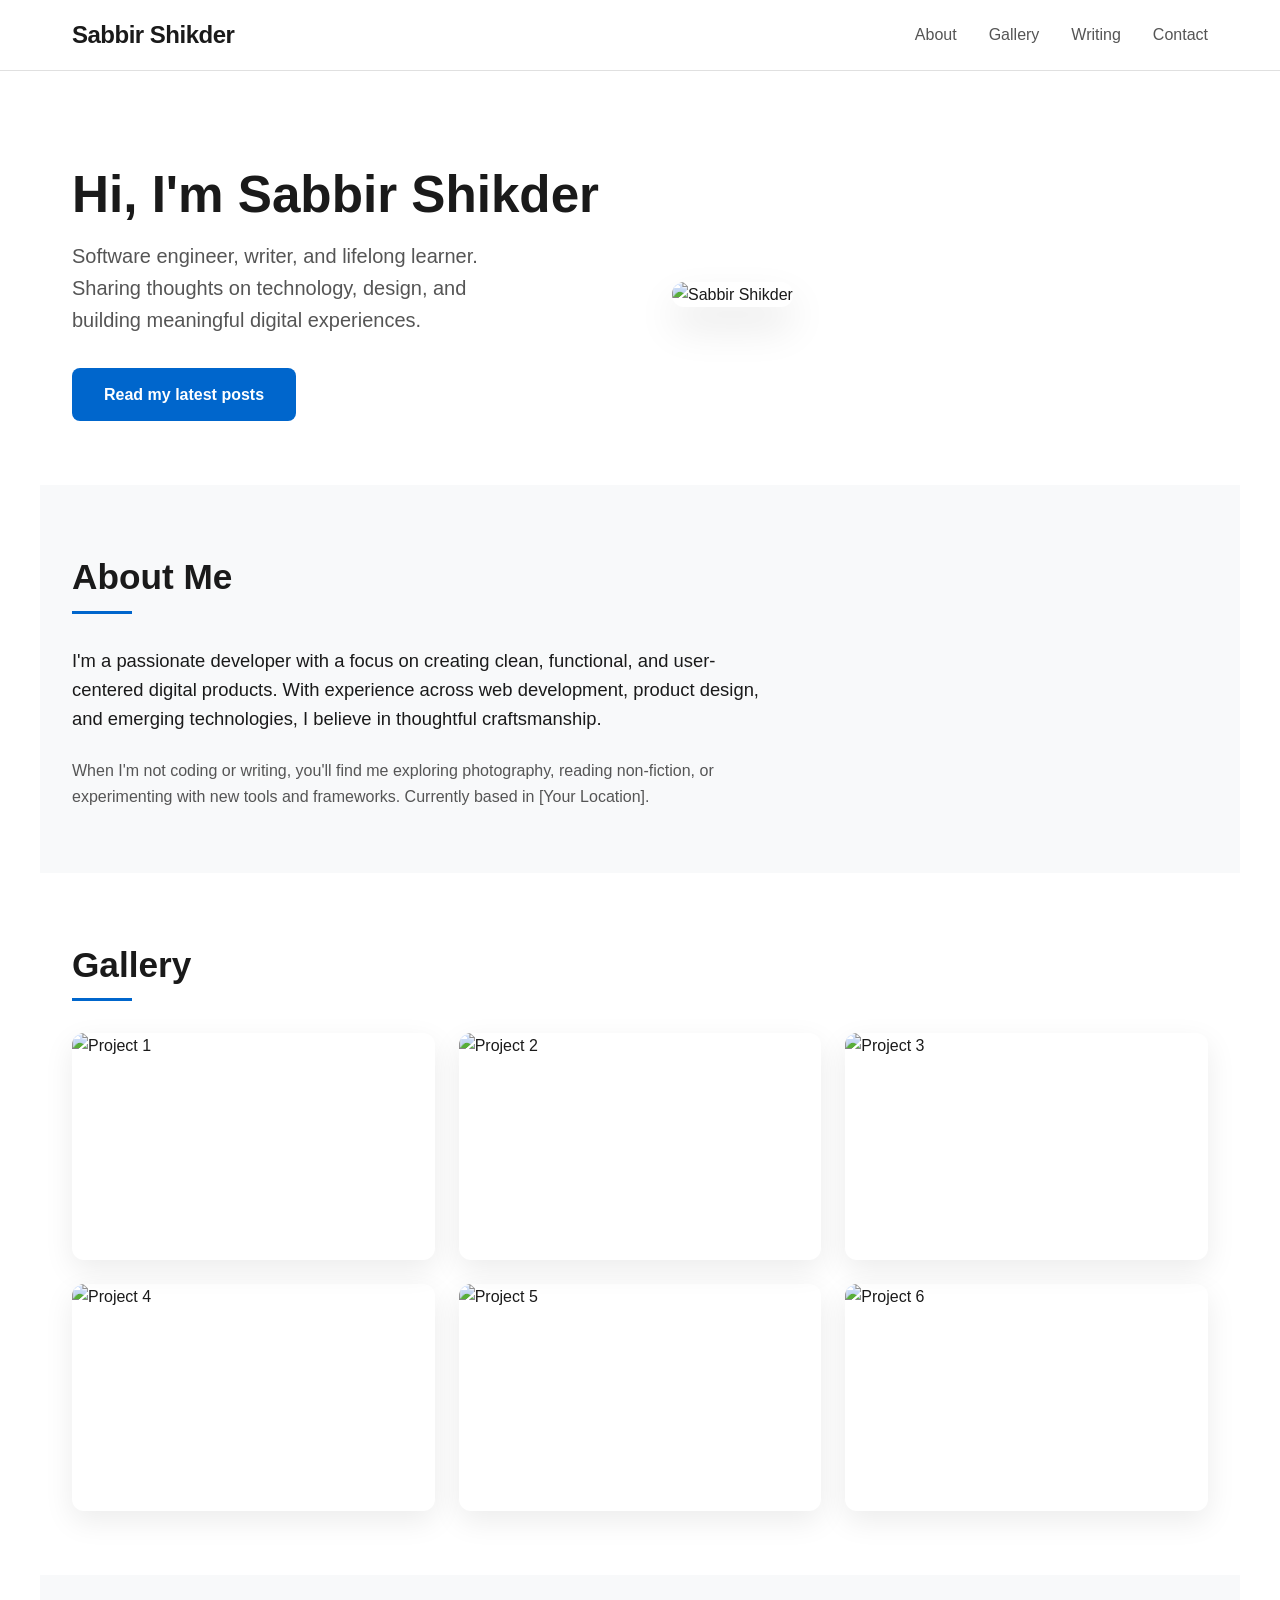
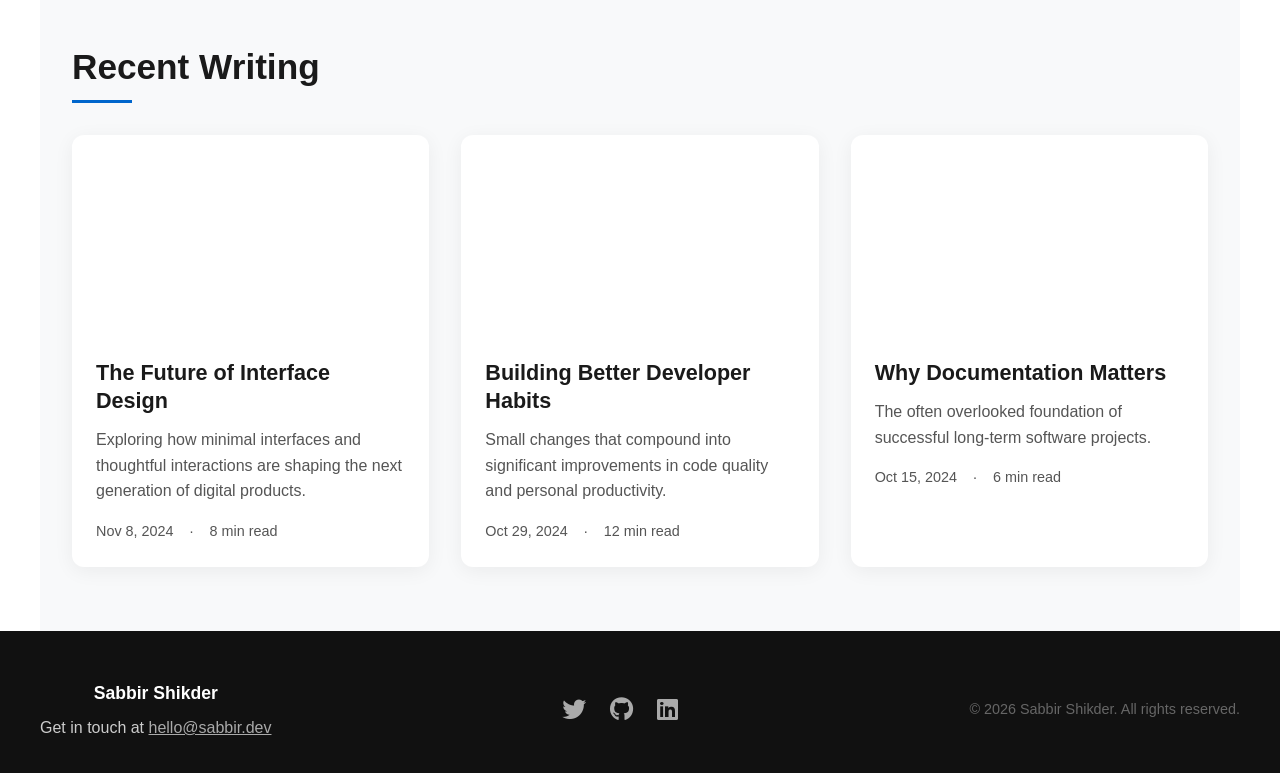
==== index.html @ 476c0271 "Update index.html" ====
<!DOCTYPE html>
<html lang="en">
<head>
    <meta charset="UTF-8">
    <meta name="viewport" content="width=device-width, initial-scale=1.0">
    <title>Sabbir Shikder</title>
    <link rel="stylesheet" href="https://cdnjs.cloudflare.com/ajax/libs/font-awesome/6.5.1/css/all.min.css">
    <style>
        :root {
            --bg: #ffffff;
            --text: #1a1a1a;
            --muted: #555555;
            --accent: #0066cc;
            --light: #f8f9fa;
        }
        
        @media (prefers-color-scheme: dark) {
            :root {
                --bg: #0f0f0f;
                --text: #f0f0f0;
                --muted: #aaaaaa;
                --light: #1a1a1a;
            }
        }
        
        * {
            margin: 0;
            padding: 0;
            box-sizing: border-box;
        }
        
        body {
            font-family: -apple-system, BlinkMacSystemFont, 'Segoe UI', Roboto, Oxygen, Ubuntu, Cantarell, sans-serif;
            background: var(--bg);
            color: var(--text);
            line-height: 1.6;
            font-size: 16px;
        }
        
        header {
            position: sticky;
            top: 0;
            background: var(--bg);
            border-bottom: 1px solid #e0e0e0;
            z-index: 100;
        }
        
        nav {
            max-width: 1200px;
            margin: 0 auto;
            padding: 1rem 2rem;
            display: flex;
            justify-content: space-between;
            align-items: center;
        }
        
        .logo {
            font-size: 1.5rem;
            font-weight: 700;
            letter-spacing: -0.5px;
        }
        
        .nav-links {
            display: flex;
            gap: 2rem;
            list-style: none;
        }
        
        .nav-links a {
            color: var(--muted);
            text-decoration: none;
            font-weight: 500;
            transition: color 0.3s ease;
        }
        
        .nav-links a:hover {
            color: var(--accent);
        }
        
        .hero {
            max-width: 1200px;
            margin: 0 auto;
            padding: 6rem 2rem 4rem;
            display: grid;
            grid-template-columns: 1fr 1fr;
            gap: 4rem;
            align-items: center;
        }
        
        .hero-content h1 {
            font-size: 3.2rem;
            line-height: 1.1;
            margin-bottom: 1rem;
        }
        
        .hero-content p {
            font-size: 1.25rem;
            color: var(--muted);
            max-width: 420px;
        }
        
        .hero-photo {
            width: 100%;
            max-width: 380px;
            height: 380px;
            border-radius: 12px;
            object-fit: cover;
            box-shadow: 0 20px 40px rgba(0, 0, 0, 0.1);
        }
        
        section {
            max-width: 1200px;
            margin: 0 auto;
            padding: 4rem 2rem;
        }
        
        h2 {
            font-size: 2.2rem;
            margin-bottom: 2.5rem;
            position: relative;
            display: inline-block;
        }
        
        h2:after {
            content: '';
            position: absolute;
            bottom: -8px;
            left: 0;
            width: 60px;
            height: 3px;
            background: var(--accent);
        }
        
        .about {
            background: var(--light);
        }
        
        .about-content {
            max-width: 700px;
        }
        
        .gallery {
            background: var(--bg);
        }
        
        .gallery-grid {
            display: grid;
            grid-template-columns: repeat(auto-fit, minmax(280px, 1fr));
            gap: 1.5rem;
        }
        
        .gallery-item {
            position: relative;
            border-radius: 12px;
            overflow: hidden;
            aspect-ratio: 16 / 10;
            box-shadow: 0 10px 30px rgba(0, 0, 0, 0.08);
            transition: transform 0.4s ease;
        }
        
        .gallery-item:hover {
            transform: translateY(-8px);
        }
        
        .gallery-item img {
            width: 100%;
            height: 100%;
            object-fit: cover;
            transition: transform 0.6s ease;
        }
        
        .gallery-item:hover img {
            transform: scale(1.05);
        }
        
        .posts {
            background: var(--light);
        }
        
        .posts-grid {
            display: grid;
            grid-template-columns: repeat(auto-fit, minmax(340px, 1fr));
            gap: 2rem;
        }
        
        .post-card {
            background: var(--bg);
            border-radius: 12px;
            overflow: hidden;
            box-shadow: 0 4px 20px rgba(0, 0, 0, 0.06);
            transition: all 0.3s ease;
        }
        
        .post-card:hover {
            transform: translateY(-6px);
            box-shadow: 0 20px 40px rgba(0, 0, 0, 0.1);
        }
        
        .post-image {
            height: 200px;
            background-size: cover;
            background-position: center;
        }
        
        .post-content {
            padding: 1.5rem;
        }
        
        .post-content h3 {
            font-size: 1.35rem;
            margin-bottom: 0.75rem;
            line-height: 1.3;
        }
        
        .post-meta {
            color: var(--muted);
            font-size: 0.9rem;
            display: flex;
            gap: 1rem;
        }
        
        footer {
            background: #111;
            color: #ccc;
            padding: 3rem 2rem 2rem;
            text-align: center;
        }
        
        .footer-content {
            max-width: 1200px;
            margin: 0 auto;
            display: flex;
            flex-wrap: wrap;
            justify-content: space-between;
            gap: 2rem;
            align-items: center;
        }
        
        @media (max-width: 768px) {
            .hero {
                grid-template-columns: 1fr;
                text-align: center;
                padding: 4rem 1.5rem;
            }
            
            .hero-content h1 {
                font-size: 2.6rem;
            }
            
            .nav-links {
                gap: 1rem;
                font-size: 0.95rem;
            }
        }
    </style>
</head>
<body>
    <!-- HEADER -->
    <header>
        <nav>
            <div class="logo">Sabbir Shikder</div>
            <ul class="nav-links">
                <li><a href="#about">About</a></li>
                <li><a href="#gallery">Gallery</a></li>
                <li><a href="#posts">Writing</a></li>
                <li><a href="#contact">Contact</a></li>
            </ul>
        </nav>
    </header>

    <!-- HERO -->
    <section class="hero">
        <div class="hero-content">
            <h1>Hi, I'm Sabbir Shikder</h1>
            <p>Software engineer, writer, and lifelong learner. Sharing thoughts on technology, design, and building meaningful digital experiences.</p>
            <div style="margin-top: 2rem;">
                <a href="#posts" style="background: var(--accent); color: white; padding: 14px 32px; border-radius: 8px; text-decoration: none; font-weight: 600; display: inline-block;">Read my latest posts</a>
            </div>
        </div>
        
        <div>
            <img src="https://facebook.com/share/18hVaaTtpF/" alt="Sabbir Shikder" class="hero-photo">
        </div>
    </section>

    <!-- ABOUT -->
    <section class="about" id="about">
        <div class="about-content">
            <h2>About Me</h2>
            <p style="font-size: 1.15rem; margin-bottom: 1.5rem;">
                I'm a passionate developer with a focus on creating clean, functional, and user-centered digital products. 
                With experience across web development, product design, and emerging technologies, I believe in thoughtful craftsmanship.
            </p>
            <p style="color: var(--muted);">
                When I'm not coding or writing, you'll find me exploring photography, reading non-fiction, or experimenting with new tools and frameworks. 
                Currently based in [Your Location].
            </p>
        </div>
    </section>

    <!-- GALLERY -->
    <section class="gallery" id="gallery">
        <h2>Gallery</h2>
        <div class="gallery-grid">
            <!-- Replace these placeholder images with your actual URLs -->
            <div class="gallery-item">
                <img src="https://picsum.photos/id/1015/800/600" alt="Project 1">
            </div>
            <div class="gallery-item">
                <img src="https://picsum.photos/id/133/800/600" alt="Project 2">
            </div>
            <div class="gallery-item">
                <img src="https://picsum.photos/id/201/800/600" alt="Project 3">
            </div>
            <div class="gallery-item">
                <img src="https://picsum.photos/id/251/800/600" alt="Project 4">
            </div>
            <div class="gallery-item">
                <img src="https://picsum.photos/id/180/800/600" alt="Project 5">
            </div>
            <div class="gallery-item">
                <img src="https://picsum.photos/id/316/800/600" alt="Project 6">
            </div>
        </div>
    </section>

    <!-- RECENT POSTS -->
    <section class="posts" id="posts">
        <h2>Recent Writing</h2>
        <div class="posts-grid">
            <!-- Post 1 -->
            <article class="post-card">
                <div class="post-image" style="background-image: url('https://picsum.photos/id/201/800/500')"></div>
                <div class="post-content">
                    <h3>The Future of Interface Design</h3>
                    <p style="color: var(--muted); margin-bottom: 1rem;">Exploring how minimal interfaces and thoughtful interactions are shaping the next generation of digital products.</p>
                    <div class="post-meta">
                        <span>Nov 8, 2024</span>
                        <span>·</span>
                        <span>8 min read</span>
                    </div>
                </div>
            </article>
            
            <!-- Post 2 -->
            <article class="post-card">
                <div class="post-image" style="background-image: url('https://picsum.photos/id/237/800/500')"></div>
                <div class="post-content">
                    <h3>Building Better Developer Habits</h3>
                    <p style="color: var(--muted); margin-bottom: 1rem;">Small changes that compound into significant improvements in code quality and personal productivity.</p>
                    <div class="post-meta">
                        <span>Oct 29, 2024</span>
                        <span>·</span>
                        <span>12 min read</span>
                    </div>
                </div>
            </article>
            
            <!-- Post 3 -->
            <article class="post-card">
                <div class="post-image" style="background-image: url('https://picsum.photos/id/1016/800/500')"></div>
                <div class="post-content">
                    <h3>Why Documentation Matters</h3>
                    <p style="color: var(--muted); margin-bottom: 1rem;">The often overlooked foundation of successful long-term software projects.</p>
                    <div class="post-meta">
                        <span>Oct 15, 2024</span>
                        <span>·</span>
                        <span>6 min read</span>
                    </div>
                </div>
            </article>
        </div>
    </section>

    <!-- FOOTER / CONTACT -->
    <footer id="contact">
        <div class="footer-content">
            <div>
                <p style="font-size: 1.1rem; font-weight: 600; color: white;">Sabbir Shikder</p>
                <p style="margin-top: 0.5rem;">Get in touch at <a href="mailto:hello@sabbir.dev" style="color: #aaa; text-decoration: underline;">hello@sabbir.dev</a></p>
            </div>
            
            <div style="display: flex; gap: 1.5rem; font-size: 1.5rem;">
                <a href="#" style="color: #aaa; transition: color 0.3s;"><i class="fab fa-twitter"></i></a>
                <a href="#" style="color: #aaa; transition: color 0.3s;"><i class="fab fa-github"></i></a>
                <a href="#" style="color: #aaa; transition: color 0.3s;"><i class="fab fa-linkedin"></i></a>
            </div>
            
            <div style="color: #666; font-size: 0.9rem;">
                © 2026 Sabbir Shikder. All rights reserved.
            </div>
        </div>
    </footer>

    <script>
        // Simple smooth scrolling for nav links
        document.querySelectorAll('a[href^="#"]').forEach(anchor => {
            anchor.addEventListener('click', function(e) {
                if (this.getAttribute('href') !== '#') {
                    e.preventDefault();
                    const target = document.querySelector(this.getAttribute('href'));
                    if (target) {
                        target.scrollIntoView({
                            behavior: 'smooth'
                        });
                    }
                }
            });
        });
        
        // Optional: Add active class to nav on scroll (minimal enhancement)
        window.addEventListener('scroll', () => {
            // Can be expanded later
        });
    </script>
</body>
</html>
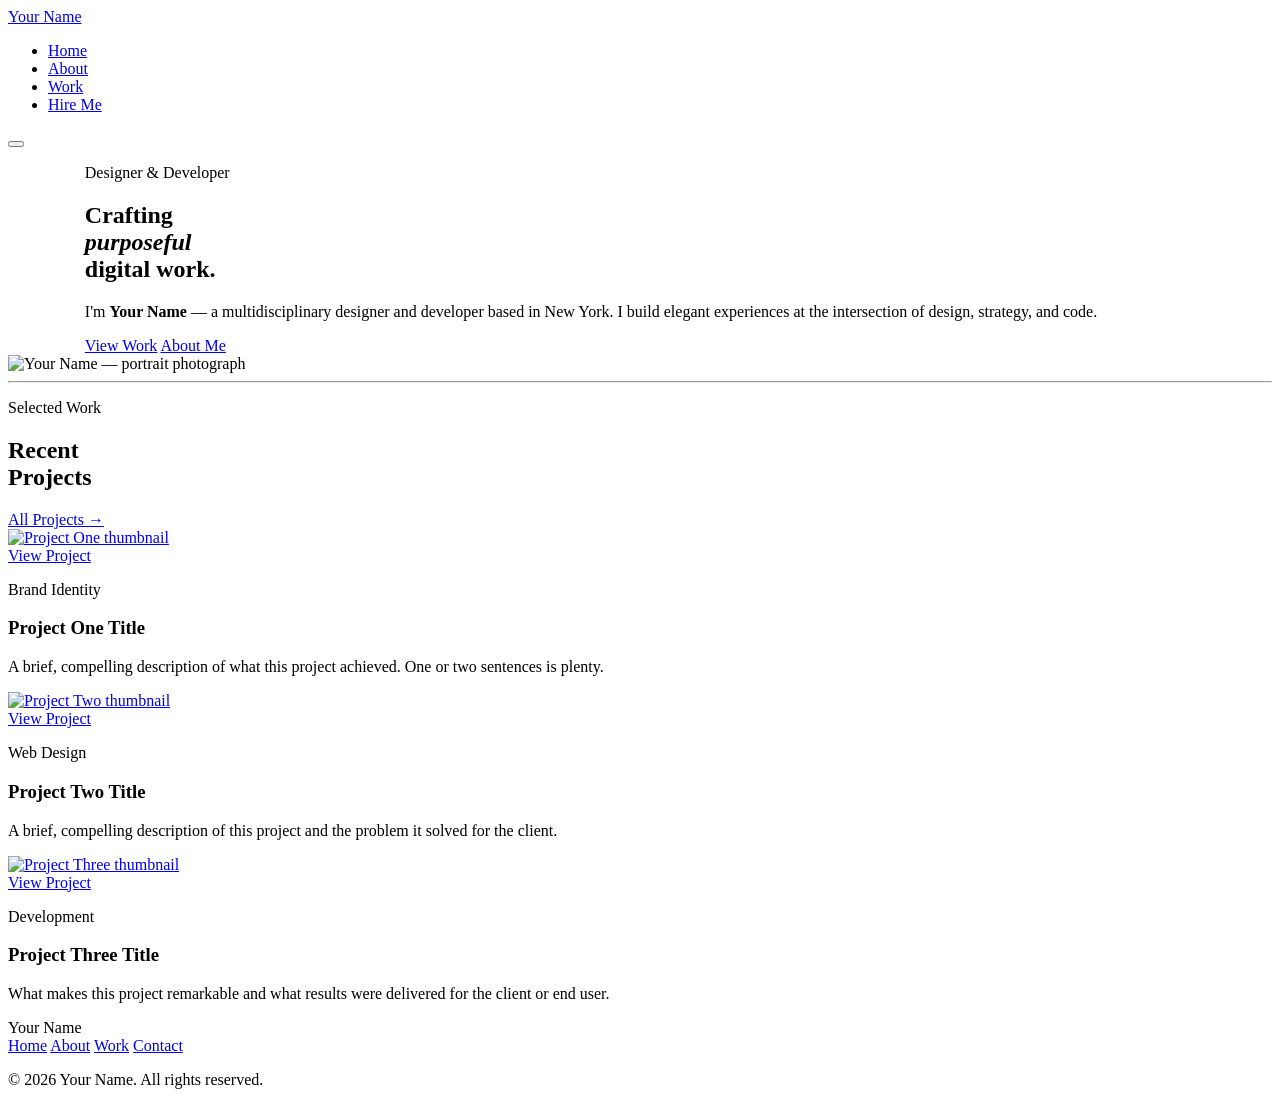
==== commit e8fe9130: "Update index.html" ====
--- a/index.html
+++ b/index.html
@@ -1,417 +1,195 @@
 <!DOCTYPE html>
 <html lang="en">
 <head>
-    <meta charset="UTF-8">
-    <meta name="viewport" content="width=device-width, initial-scale=1.0">
-    <title>Sabbir Shikder</title>
-    <link rel="stylesheet" href="https://cdnjs.cloudflare.com/ajax/libs/font-awesome/6.5.1/css/all.min.css">
-    <style>
-        :root {
-            --bg: #ffffff;
-            --text: #1a1a1a;
-            --muted: #555555;
-            --accent: #0066cc;
-            --light: #f8f9fa;
-        }
-        
-        @media (prefers-color-scheme: dark) {
-            :root {
-                --bg: #0f0f0f;
-                --text: #f0f0f0;
-                --muted: #aaaaaa;
-                --light: #1a1a1a;
-            }
-        }
-        
-        * {
-            margin: 0;
-            padding: 0;
-            box-sizing: border-box;
-        }
-        
-        body {
-            font-family: -apple-system, BlinkMacSystemFont, 'Segoe UI', Roboto, Oxygen, Ubuntu, Cantarell, sans-serif;
-            background: var(--bg);
-            color: var(--text);
-            line-height: 1.6;
-            font-size: 16px;
-        }
-        
-        header {
-            position: sticky;
-            top: 0;
-            background: var(--bg);
-            border-bottom: 1px solid #e0e0e0;
-            z-index: 100;
-        }
-        
-        nav {
-            max-width: 1200px;
-            margin: 0 auto;
-            padding: 1rem 2rem;
-            display: flex;
-            justify-content: space-between;
-            align-items: center;
-        }
-        
-        .logo {
-            font-size: 1.5rem;
-            font-weight: 700;
-            letter-spacing: -0.5px;
-        }
-        
-        .nav-links {
-            display: flex;
-            gap: 2rem;
-            list-style: none;
-        }
-        
-        .nav-links a {
-            color: var(--muted);
-            text-decoration: none;
-            font-weight: 500;
-            transition: color 0.3s ease;
-        }
-        
-        .nav-links a:hover {
-            color: var(--accent);
-        }
-        
-        .hero {
-            max-width: 1200px;
-            margin: 0 auto;
-            padding: 6rem 2rem 4rem;
-            display: grid;
-            grid-template-columns: 1fr 1fr;
-            gap: 4rem;
-            align-items: center;
-        }
-        
-        .hero-content h1 {
-            font-size: 3.2rem;
-            line-height: 1.1;
-            margin-bottom: 1rem;
-        }
-        
-        .hero-content p {
-            font-size: 1.25rem;
-            color: var(--muted);
-            max-width: 420px;
-        }
-        
-        .hero-photo {
-            width: 100%;
-            max-width: 380px;
-            height: 380px;
-            border-radius: 12px;
-            object-fit: cover;
-            box-shadow: 0 20px 40px rgba(0, 0, 0, 0.1);
-        }
-        
-        section {
-            max-width: 1200px;
-            margin: 0 auto;
-            padding: 4rem 2rem;
-        }
-        
-        h2 {
-            font-size: 2.2rem;
-            margin-bottom: 2.5rem;
-            position: relative;
-            display: inline-block;
-        }
-        
-        h2:after {
-            content: '';
-            position: absolute;
-            bottom: -8px;
-            left: 0;
-            width: 60px;
-            height: 3px;
-            background: var(--accent);
-        }
-        
-        .about {
-            background: var(--light);
-        }
-        
-        .about-content {
-            max-width: 700px;
-        }
-        
-        .gallery {
-            background: var(--bg);
-        }
-        
-        .gallery-grid {
-            display: grid;
-            grid-template-columns: repeat(auto-fit, minmax(280px, 1fr));
-            gap: 1.5rem;
-        }
-        
-        .gallery-item {
-            position: relative;
-            border-radius: 12px;
-            overflow: hidden;
-            aspect-ratio: 16 / 10;
-            box-shadow: 0 10px 30px rgba(0, 0, 0, 0.08);
-            transition: transform 0.4s ease;
-        }
-        
-        .gallery-item:hover {
-            transform: translateY(-8px);
-        }
-        
-        .gallery-item img {
-            width: 100%;
-            height: 100%;
-            object-fit: cover;
-            transition: transform 0.6s ease;
-        }
-        
-        .gallery-item:hover img {
-            transform: scale(1.05);
-        }
-        
-        .posts {
-            background: var(--light);
-        }
-        
-        .posts-grid {
-            display: grid;
-            grid-template-columns: repeat(auto-fit, minmax(340px, 1fr));
-            gap: 2rem;
-        }
-        
-        .post-card {
-            background: var(--bg);
-            border-radius: 12px;
-            overflow: hidden;
-            box-shadow: 0 4px 20px rgba(0, 0, 0, 0.06);
-            transition: all 0.3s ease;
-        }
-        
-        .post-card:hover {
-            transform: translateY(-6px);
-            box-shadow: 0 20px 40px rgba(0, 0, 0, 0.1);
-        }
-        
-        .post-image {
-            height: 200px;
-            background-size: cover;
-            background-position: center;
-        }
-        
-        .post-content {
-            padding: 1.5rem;
-        }
-        
-        .post-content h3 {
-            font-size: 1.35rem;
-            margin-bottom: 0.75rem;
-            line-height: 1.3;
-        }
-        
-        .post-meta {
-            color: var(--muted);
-            font-size: 0.9rem;
-            display: flex;
-            gap: 1rem;
-        }
-        
-        footer {
-            background: #111;
-            color: #ccc;
-            padding: 3rem 2rem 2rem;
-            text-align: center;
-        }
-        
-        .footer-content {
-            max-width: 1200px;
-            margin: 0 auto;
-            display: flex;
-            flex-wrap: wrap;
-            justify-content: space-between;
-            gap: 2rem;
-            align-items: center;
-        }
-        
-        @media (max-width: 768px) {
-            .hero {
-                grid-template-columns: 1fr;
-                text-align: center;
-                padding: 4rem 1.5rem;
-            }
-            
-            .hero-content h1 {
-                font-size: 2.6rem;
-            }
-            
-            .nav-links {
-                gap: 1rem;
-                font-size: 0.95rem;
-            }
-        }
-    </style>
+  <meta charset="UTF-8" />
+  <meta name="viewport" content="width=device-width, initial-scale=1.0" />
+  <meta name="description" content="Your Name — Designer & Developer crafting thoughtful digital experiences." />
+  <title>Your Name — Portfolio</title>
+  <link rel="stylesheet" href="style.css" />
+  <!-- Favicon: add assets/images/favicon.ico -->
+  <!-- <link rel="icon" href="assets/images/favicon.ico" /> -->
 </head>
 <body>
-    <!-- HEADER -->
-    <header>
-        <nav>
-            <div class="logo">Sabbir Shikder</div>
-            <ul class="nav-links">
-                <li><a href="#about">About</a></li>
-                <li><a href="#gallery">Gallery</a></li>
-                <li><a href="#posts">Writing</a></li>
-                <li><a href="#contact">Contact</a></li>
-            </ul>
+
+  <!-- ══════════════════════════════════════
+       NAVIGATION
+  ══════════════════════════════════════ -->
+  <nav class="nav" role="navigation" aria-label="Main navigation">
+    <a href="index.html" class="nav-logo">Your Name</a>
+
+    <ul class="nav-links" role="list">
+      <li><a href="index.html">Home</a></li>
+      <li><a href="about.html">About</a></li>
+      <li><a href="portfolio.html">Work</a></li>
+      <li><a href="mailto:hello@yourdomain.com" class="btn btn-accent"><span>Hire Me</span></a></li>
+    </ul>
+
+    <button class="nav-toggle" aria-label="Toggle navigation" aria-expanded="false">
+      <span></span><span></span><span></span>
+    </button>
+  </nav>
+
+  <!-- ══════════════════════════════════════
+       HERO
+  ══════════════════════════════════════ -->
+  <section class="hero" aria-label="Introduction">
+
+    <div class="hero-content container" style="max-width: none; padding-left: clamp(1.5rem, 6vw, 5rem);">
+      <p class="hero-eyebrow hero-animate">Designer &amp; Developer</p>
+
+      <h1 class="hero-headline hero-animate">
+        Crafting<br>
+        <em>purposeful</em><br>
+        digital work.
+      </h1>
+
+      <p class="hero-intro hero-animate">
+        I'm <strong>Your Name</strong> — a multidisciplinary designer and developer
+        based in New York. I build elegant experiences at the intersection
+        of design, strategy, and code.
+      </p>
+
+      <div class="hero-cta hero-animate">
+        <a href="portfolio.html" class="btn"><span>View Work</span></a>
+        <a href="about.html" class="btn"><span>About Me</span></a>
+      </div>
+    </div>
+
+    <div class="hero-image-wrap">
+      <!--
+        REPLACE with your photo.
+        Recommended: portrait orientation, at least 1200px tall.
+        object-fit: cover handles cropping automatically.
+      -->
+      <img
+        src="assets/images/profile-hero.jpg"
+        alt="Your Name — portrait photograph"
+        loading="eager"
+        width="800"
+        height="1100"
+      />
+      <div class="hero-image-overlay" aria-hidden="true"></div>
+    </div>
+
+  </section>
+
+  <hr class="rule" />
+
+  <!-- ══════════════════════════════════════
+       FEATURED WORK
+  ══════════════════════════════════════ -->
+  <section id="featured" aria-label="Featured projects">
+    <div class="container">
+
+      <div class="featured-header fade-in">
+        <div>
+          <p class="section-label">Selected Work</p>
+          <h2>Recent<br>Projects</h2>
+        </div>
+        <a href="portfolio.html" class="btn"><span>All Projects →</span></a>
+      </div>
+
+      <div class="project-grid">
+
+        <!-- Project Card 1 -->
+        <article class="project-card fade-in fade-in-delay-1">
+          <a href="portfolio.html" aria-label="View Project One">
+            <div class="project-card-image">
+              <!--
+                REPLACE: assets/images/project-1.jpg
+                Ideal ratio: 4:3 — object-fit: cover handles the rest.
+              -->
+              <img
+                src="assets/images/project-1.jpg"
+                alt="Project One thumbnail"
+                loading="lazy"
+                width="600"
+                height="450"
+              />
+              <div class="card-overlay" aria-hidden="true">
+                <span class="card-overlay-label">View Project</span>
+              </div>
+            </div>
+          </a>
+          <p class="project-card-tag">Brand Identity</p>
+          <h3 class="project-card-title">Project One Title</h3>
+          <p class="project-card-desc">
+            A brief, compelling description of what this project achieved.
+            One or two sentences is plenty.
+          </p>
+        </article>
+
+        <!-- Project Card 2 -->
+        <article class="project-card fade-in fade-in-delay-2">
+          <a href="portfolio.html" aria-label="View Project Two">
+            <div class="project-card-image">
+              <img
+                src="assets/images/project-2.jpg"
+                alt="Project Two thumbnail"
+                loading="lazy"
+                width="600"
+                height="450"
+              />
+              <div class="card-overlay" aria-hidden="true">
+                <span class="card-overlay-label">View Project</span>
+              </div>
+            </div>
+          </a>
+          <p class="project-card-tag">Web Design</p>
+          <h3 class="project-card-title">Project Two Title</h3>
+          <p class="project-card-desc">
+            A brief, compelling description of this project and the
+            problem it solved for the client.
+          </p>
+        </article>
+
+        <!-- Project Card 3 -->
+        <article class="project-card fade-in fade-in-delay-3">
+          <a href="portfolio.html" aria-label="View Project Three">
+            <div class="project-card-image">
+              <img
+                src="assets/images/project-3.jpg"
+                alt="Project Three thumbnail"
+                loading="lazy"
+                width="600"
+                height="450"
+              />
+              <div class="card-overlay" aria-hidden="true">
+                <span class="card-overlay-label">View Project</span>
+              </div>
+            </div>
+          </a>
+          <p class="project-card-tag">Development</p>
+          <h3 class="project-card-title">Project Three Title</h3>
+          <p class="project-card-desc">
+            What makes this project remarkable and what results
+            were delivered for the client or end user.
+          </p>
+        </article>
+
+      </div>
+    </div>
+  </section>
+
+  <!-- ══════════════════════════════════════
+       FOOTER
+  ══════════════════════════════════════ -->
+  <footer class="footer">
+    <div class="container">
+      <div class="footer-inner">
+        <span class="footer-logo">Your Name</span>
+        <nav class="footer-links" aria-label="Footer navigation">
+          <a href="index.html">Home</a>
+          <a href="about.html">About</a>
+          <a href="portfolio.html">Work</a>
+          <a href="mailto:hello@yourdomain.com">Contact</a>
         </nav>
-    </header>
+        <p class="footer-copy">&copy; <span id="year"></span> Your Name. All rights reserved.</p>
+      </div>
+    </div>
+  </footer>
 
-    <!-- HERO -->
-    <section class="hero">
-        <div class="hero-content">
-            <h1>Hi, I'm Sabbir Shikder</h1>
-            <p>Software engineer, writer, and lifelong learner. Sharing thoughts on technology, design, and building meaningful digital experiences.</p>
-            <div style="margin-top: 2rem;">
-                <a href="#posts" style="background: var(--accent); color: white; padding: 14px 32px; border-radius: 8px; text-decoration: none; font-weight: 600; display: inline-block;">Read my latest posts</a>
-            </div>
-        </div>
-        
-        <div>
-            <img src="https://facebook.com/share/18hVaaTtpF/" alt="Sabbir Shikder" class="hero-photo">
-        </div>
-    </section>
-
-    <!-- ABOUT -->
-    <section class="about" id="about">
-        <div class="about-content">
-            <h2>About Me</h2>
-            <p style="font-size: 1.15rem; margin-bottom: 1.5rem;">
-                I'm a passionate developer with a focus on creating clean, functional, and user-centered digital products. 
-                With experience across web development, product design, and emerging technologies, I believe in thoughtful craftsmanship.
-            </p>
-            <p style="color: var(--muted);">
-                When I'm not coding or writing, you'll find me exploring photography, reading non-fiction, or experimenting with new tools and frameworks. 
-                Currently based in [Your Location].
-            </p>
-        </div>
-    </section>
-
-    <!-- GALLERY -->
-    <section class="gallery" id="gallery">
-        <h2>Gallery</h2>
-        <div class="gallery-grid">
-            <!-- Replace these placeholder images with your actual URLs -->
-            <div class="gallery-item">
-                <img src="https://picsum.photos/id/1015/800/600" alt="Project 1">
-            </div>
-            <div class="gallery-item">
-                <img src="https://picsum.photos/id/133/800/600" alt="Project 2">
-            </div>
-            <div class="gallery-item">
-                <img src="https://picsum.photos/id/201/800/600" alt="Project 3">
-            </div>
-            <div class="gallery-item">
-                <img src="https://picsum.photos/id/251/800/600" alt="Project 4">
-            </div>
-            <div class="gallery-item">
-                <img src="https://picsum.photos/id/180/800/600" alt="Project 5">
-            </div>
-            <div class="gallery-item">
-                <img src="https://picsum.photos/id/316/800/600" alt="Project 6">
-            </div>
-        </div>
-    </section>
-
-    <!-- RECENT POSTS -->
-    <section class="posts" id="posts">
-        <h2>Recent Writing</h2>
-        <div class="posts-grid">
-            <!-- Post 1 -->
-            <article class="post-card">
-                <div class="post-image" style="background-image: url('https://picsum.photos/id/201/800/500')"></div>
-                <div class="post-content">
-                    <h3>The Future of Interface Design</h3>
-                    <p style="color: var(--muted); margin-bottom: 1rem;">Exploring how minimal interfaces and thoughtful interactions are shaping the next generation of digital products.</p>
-                    <div class="post-meta">
-                        <span>Nov 8, 2024</span>
-                        <span>·</span>
-                        <span>8 min read</span>
-                    </div>
-                </div>
-            </article>
-            
-            <!-- Post 2 -->
-            <article class="post-card">
-                <div class="post-image" style="background-image: url('https://picsum.photos/id/237/800/500')"></div>
-                <div class="post-content">
-                    <h3>Building Better Developer Habits</h3>
-                    <p style="color: var(--muted); margin-bottom: 1rem;">Small changes that compound into significant improvements in code quality and personal productivity.</p>
-                    <div class="post-meta">
-                        <span>Oct 29, 2024</span>
-                        <span>·</span>
-                        <span>12 min read</span>
-                    </div>
-                </div>
-            </article>
-            
-            <!-- Post 3 -->
-            <article class="post-card">
-                <div class="post-image" style="background-image: url('https://picsum.photos/id/1016/800/500')"></div>
-                <div class="post-content">
-                    <h3>Why Documentation Matters</h3>
-                    <p style="color: var(--muted); margin-bottom: 1rem;">The often overlooked foundation of successful long-term software projects.</p>
-                    <div class="post-meta">
-                        <span>Oct 15, 2024</span>
-                        <span>·</span>
-                        <span>6 min read</span>
-                    </div>
-                </div>
-            </article>
-        </div>
-    </section>
-
-    <!-- FOOTER / CONTACT -->
-    <footer id="contact">
-        <div class="footer-content">
-            <div>
-                <p style="font-size: 1.1rem; font-weight: 600; color: white;">Sabbir Shikder</p>
-                <p style="margin-top: 0.5rem;">Get in touch at <a href="mailto:hello@sabbir.dev" style="color: #aaa; text-decoration: underline;">hello@sabbir.dev</a></p>
-            </div>
-            
-            <div style="display: flex; gap: 1.5rem; font-size: 1.5rem;">
-                <a href="#" style="color: #aaa; transition: color 0.3s;"><i class="fab fa-twitter"></i></a>
-                <a href="#" style="color: #aaa; transition: color 0.3s;"><i class="fab fa-github"></i></a>
-                <a href="#" style="color: #aaa; transition: color 0.3s;"><i class="fab fa-linkedin"></i></a>
-            </div>
-            
-            <div style="color: #666; font-size: 0.9rem;">
-                © 2026 Sabbir Shikder. All rights reserved.
-            </div>
-        </div>
-    </footer>
-
-    <script>
-        // Simple smooth scrolling for nav links
-        document.querySelectorAll('a[href^="#"]').forEach(anchor => {
-            anchor.addEventListener('click', function(e) {
-                if (this.getAttribute('href') !== '#') {
-                    e.preventDefault();
-                    const target = document.querySelector(this.getAttribute('href'));
-                    if (target) {
-                        target.scrollIntoView({
-                            behavior: 'smooth'
-                        });
-                    }
-                }
-            });
-        });
-        
-        // Optional: Add active class to nav on scroll (minimal enhancement)
-        window.addEventListener('scroll', () => {
-            // Can be expanded later
-        });
-    </script>
+  <script src="script.js"></script>
+  <script>document.getElementById('year').textContent = new Date().getFullYear();</script>
 </body>
 </html>
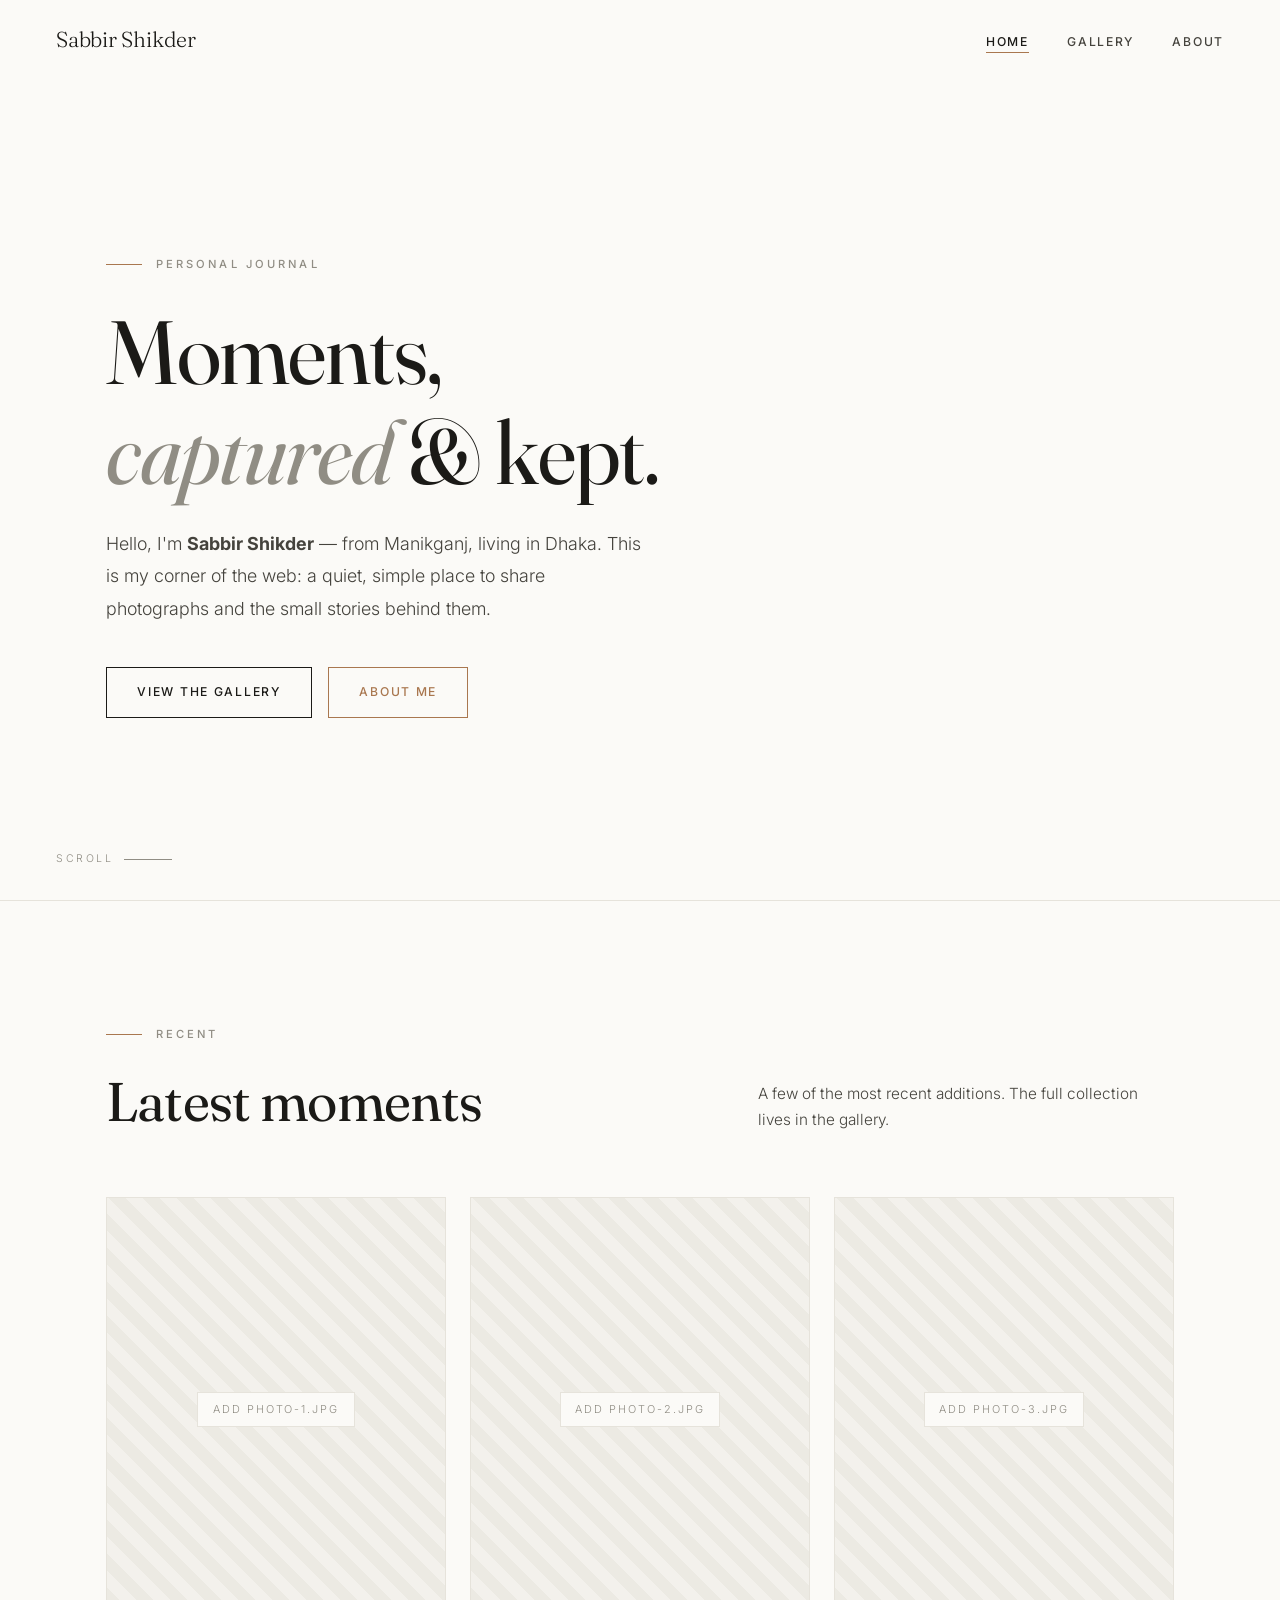
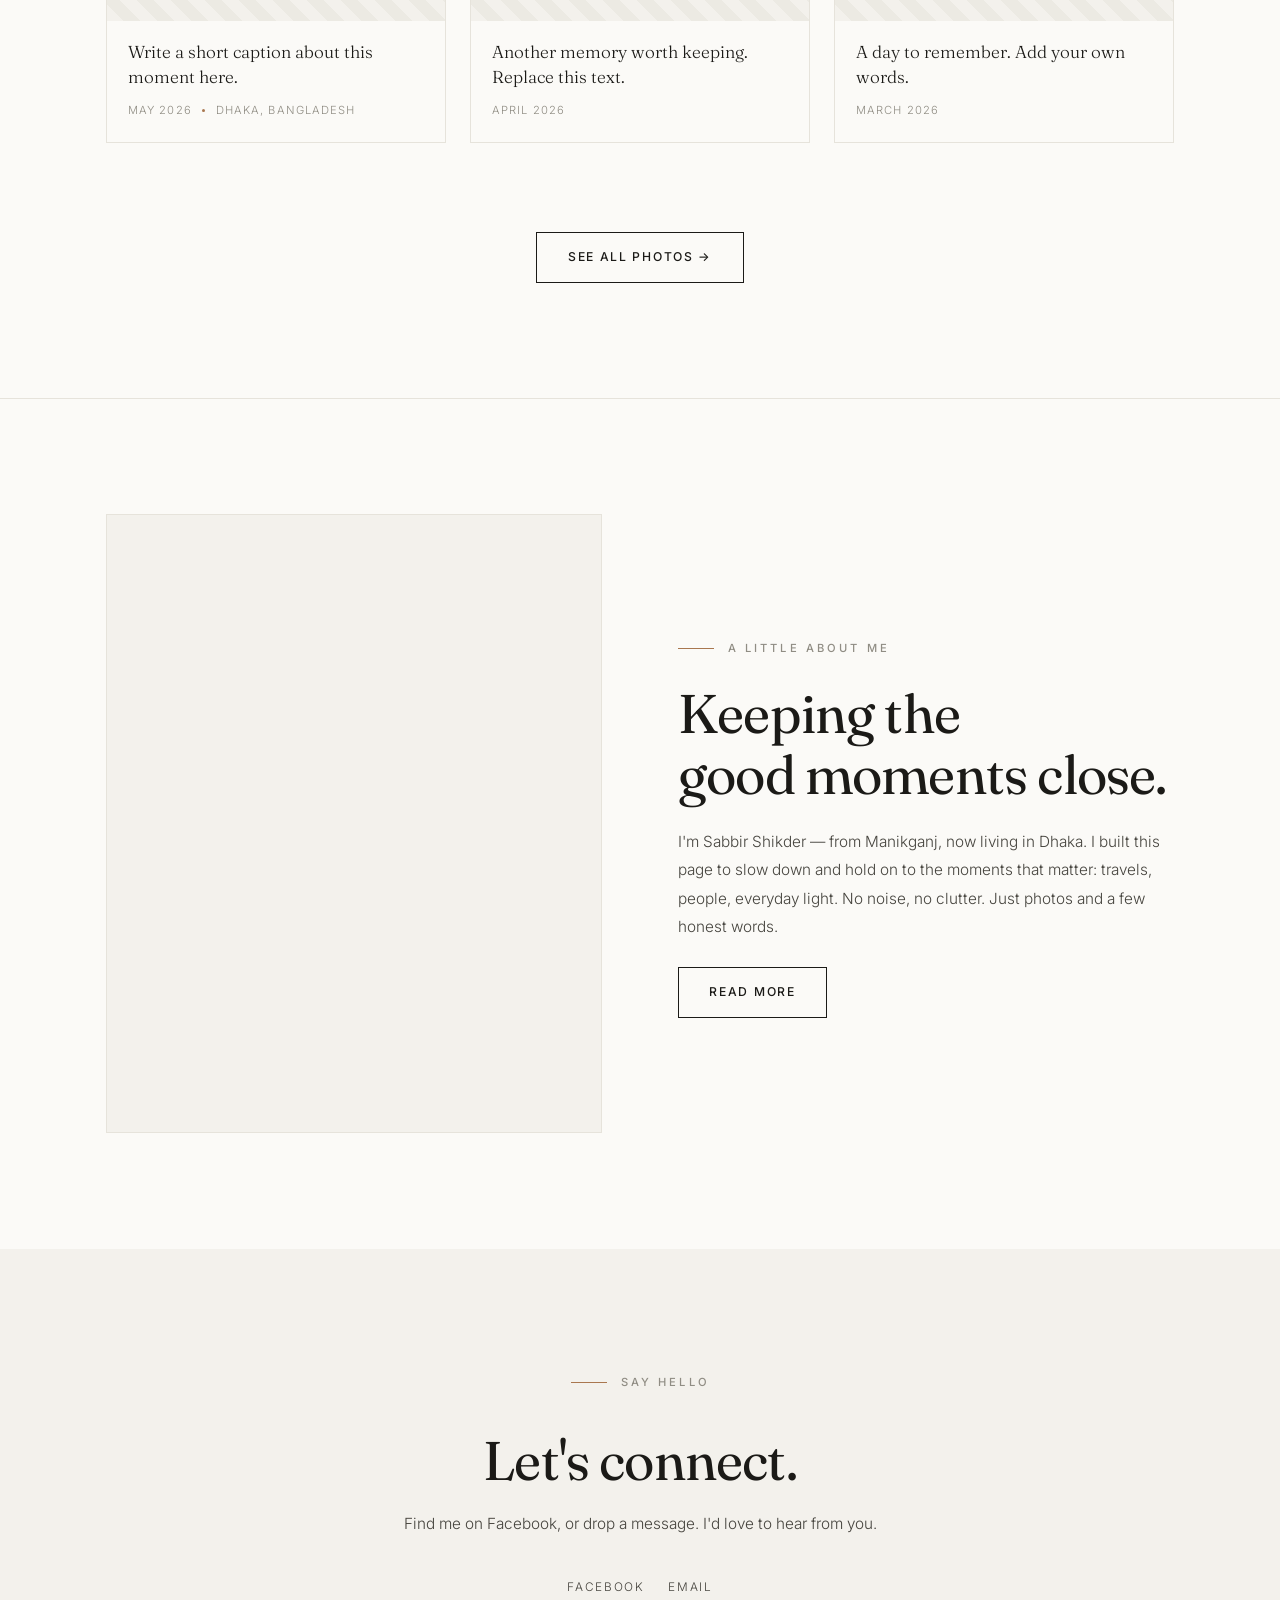
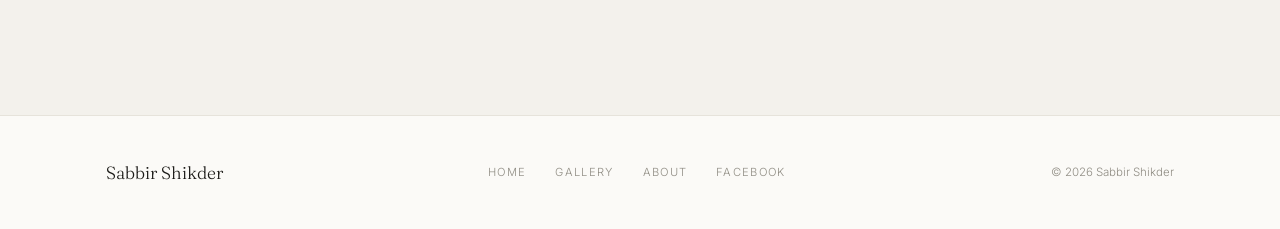
==== commit 69706e20: "Rebuild as modern minimalist personal photo site - New home, gallery, and about pages with a clean, " ====
--- a/index.html
+++ b/index.html
@@ -3,193 +3,147 @@
 <head>
   <meta charset="UTF-8" />
   <meta name="viewport" content="width=device-width, initial-scale=1.0" />
-  <meta name="description" content="Your Name — Designer & Developer crafting thoughtful digital experiences." />
-  <title>Your Name — Portfolio</title>
+  <meta name="description" content="Sabbir Shikder — a personal space for photos, moments, and the stories behind them." />
+  <meta property="og:title" content="Sabbir Shikder" />
+  <meta property="og:description" content="A personal space for photos, moments, and the stories behind them." />
+  <meta property="og:type" content="website" />
+  <title>Sabbir Shikder</title>
   <link rel="stylesheet" href="style.css" />
-  <!-- Favicon: add assets/images/favicon.ico -->
-  <!-- <link rel="icon" href="assets/images/favicon.ico" /> -->
+  <!-- Add your own icon at assets/images/favicon.png and uncomment: -->
+  <!-- <link rel="icon" href="assets/images/favicon.png" /> -->
 </head>
 <body>
 
-  <!-- ══════════════════════════════════════
-       NAVIGATION
-  ══════════════════════════════════════ -->
-  <nav class="nav" role="navigation" aria-label="Main navigation">
-    <a href="index.html" class="nav-logo">Your Name</a>
-
-    <ul class="nav-links" role="list">
+  <!-- NAVIGATION -->
+  <nav class="nav" aria-label="Main navigation">
+    <a href="index.html" class="nav-logo">Sabbir&nbsp;Shikder</a>
+    <ul class="nav-links">
       <li><a href="index.html">Home</a></li>
+      <li><a href="gallery.html">Gallery</a></li>
       <li><a href="about.html">About</a></li>
-      <li><a href="portfolio.html">Work</a></li>
-      <li><a href="mailto:hello@yourdomain.com" class="btn btn-accent"><span>Hire Me</span></a></li>
     </ul>
-
-    <button class="nav-toggle" aria-label="Toggle navigation" aria-expanded="false">
+    <button class="nav-toggle" aria-label="Toggle menu" aria-expanded="false">
       <span></span><span></span><span></span>
     </button>
   </nav>
 
-  <!-- ══════════════════════════════════════
-       HERO
-  ══════════════════════════════════════ -->
-  <section class="hero" aria-label="Introduction">
-
-    <div class="hero-content container" style="max-width: none; padding-left: clamp(1.5rem, 6vw, 5rem);">
-      <p class="hero-eyebrow hero-animate">Designer &amp; Developer</p>
-
-      <h1 class="hero-headline hero-animate">
-        Crafting<br>
-        <em>purposeful</em><br>
-        digital work.
-      </h1>
-
-      <p class="hero-intro hero-animate">
-        I'm <strong>Your Name</strong> — a multidisciplinary designer and developer
-        based in New York. I build elegant experiences at the intersection
-        of design, strategy, and code.
-      </p>
-
-      <div class="hero-cta hero-animate">
-        <a href="portfolio.html" class="btn"><span>View Work</span></a>
-        <a href="about.html" class="btn"><span>About Me</span></a>
+  <!-- HERO -->
+  <header class="hero">
+    <div class="container">
+      <div class="hero-inner">
+        <p class="eyebrow reveal">Personal Journal</p>
+        <h1 class="reveal d1">
+          Moments,<br><em>captured</em> &amp; kept.
+        </h1>
+        <p class="hero-lead reveal d2">
+          Hello, I'm <strong>Sabbir Shikder</strong> — from Manikganj, living in Dhaka.
+          This is my corner of the web: a quiet, simple place to share photographs and
+          the small stories behind them.
+        </p>
+        <div class="hero-cta reveal d3">
+          <a href="gallery.html" class="btn"><span>View the gallery</span></a>
+          <a href="about.html" class="btn btn-accent"><span>About me</span></a>
+        </div>
       </div>
     </div>
+    <span class="hero-scroll" aria-hidden="true">Scroll</span>
+  </header>
 
-    <div class="hero-image-wrap">
-      <!--
-        REPLACE with your photo.
-        Recommended: portrait orientation, at least 1200px tall.
-        object-fit: cover handles cropping automatically.
-      -->
-      <img
-        src="assets/images/profile-hero.jpg"
-        alt="Your Name — portrait photograph"
-        loading="eager"
-        width="800"
-        height="1100"
-      />
-      <div class="hero-image-overlay" aria-hidden="true"></div>
+  <hr class="rule" />
+
+  <!-- RECENT MOMENTS -->
+  <section id="recent" aria-label="Recent moments">
+    <div class="container">
+      <div class="section-head">
+        <div>
+          <p class="eyebrow reveal">Recent</p>
+          <h2 class="reveal d1">Latest moments</h2>
+        </div>
+        <p class="reveal d2">
+          A few of the most recent additions. The full collection lives in the gallery.
+        </p>
+      </div>
+
+      <!-- Photos render here automatically from posts.js -->
+      <div class="gallery" id="recent-gallery" data-limit="3"></div>
+
+      <div style="text-align:center; margin-top: clamp(2.5rem,5vw,4rem);" class="reveal">
+        <a href="gallery.html" class="btn"><span>See all photos &rarr;</span></a>
+      </div>
     </div>
-
   </section>
 
   <hr class="rule" />
 
-  <!-- ══════════════════════════════════════
-       FEATURED WORK
-  ══════════════════════════════════════ -->
-  <section id="featured" aria-label="Featured projects">
+  <!-- ABOUT TEASER -->
+  <section aria-label="About">
     <div class="container">
-
-      <div class="featured-header fade-in">
-        <div>
-          <p class="section-label">Selected Work</p>
-          <h2>Recent<br>Projects</h2>
+      <div class="teaser">
+        <div class="teaser-portrait reveal">
+          <!-- Replace with your portrait: assets/images/portrait.jpg -->
+          <img src="assets/images/portrait.jpg" alt="Portrait of Sabbir Shikder"
+               onerror="this.parentElement.classList.add('is-placeholder'); this.remove();" />
         </div>
-        <a href="portfolio.html" class="btn"><span>All Projects →</span></a>
-      </div>
-
-      <div class="project-grid">
-
-        <!-- Project Card 1 -->
-        <article class="project-card fade-in fade-in-delay-1">
-          <a href="portfolio.html" aria-label="View Project One">
-            <div class="project-card-image">
-              <!--
-                REPLACE: assets/images/project-1.jpg
-                Ideal ratio: 4:3 — object-fit: cover handles the rest.
-              -->
-              <img
-                src="assets/images/project-1.jpg"
-                alt="Project One thumbnail"
-                loading="lazy"
-                width="600"
-                height="450"
-              />
-              <div class="card-overlay" aria-hidden="true">
-                <span class="card-overlay-label">View Project</span>
-              </div>
-            </div>
-          </a>
-          <p class="project-card-tag">Brand Identity</p>
-          <h3 class="project-card-title">Project One Title</h3>
-          <p class="project-card-desc">
-            A brief, compelling description of what this project achieved.
-            One or two sentences is plenty.
+        <div class="teaser-body">
+          <p class="eyebrow reveal">A little about me</p>
+          <h2 class="reveal d1">Keeping the<br>good moments close.</h2>
+          <p class="reveal d2">
+            I'm Sabbir Shikder — from Manikganj, now living in Dhaka. I built this page
+            to slow down and hold on to the moments that matter: travels, people,
+            everyday light. No noise, no clutter. Just photos and a few honest words.
           </p>
-        </article>
-
-        <!-- Project Card 2 -->
-        <article class="project-card fade-in fade-in-delay-2">
-          <a href="portfolio.html" aria-label="View Project Two">
-            <div class="project-card-image">
-              <img
-                src="assets/images/project-2.jpg"
-                alt="Project Two thumbnail"
-                loading="lazy"
-                width="600"
-                height="450"
-              />
-              <div class="card-overlay" aria-hidden="true">
-                <span class="card-overlay-label">View Project</span>
-              </div>
-            </div>
-          </a>
-          <p class="project-card-tag">Web Design</p>
-          <h3 class="project-card-title">Project Two Title</h3>
-          <p class="project-card-desc">
-            A brief, compelling description of this project and the
-            problem it solved for the client.
-          </p>
-        </article>
-
-        <!-- Project Card 3 -->
-        <article class="project-card fade-in fade-in-delay-3">
-          <a href="portfolio.html" aria-label="View Project Three">
-            <div class="project-card-image">
-              <img
-                src="assets/images/project-3.jpg"
-                alt="Project Three thumbnail"
-                loading="lazy"
-                width="600"
-                height="450"
-              />
-              <div class="card-overlay" aria-hidden="true">
-                <span class="card-overlay-label">View Project</span>
-              </div>
-            </div>
-          </a>
-          <p class="project-card-tag">Development</p>
-          <h3 class="project-card-title">Project Three Title</h3>
-          <p class="project-card-desc">
-            What makes this project remarkable and what results
-            were delivered for the client or end user.
-          </p>
-        </article>
-
+          <a href="about.html" class="btn reveal d3"><span>Read more</span></a>
+        </div>
       </div>
     </div>
   </section>
 
-  <!-- ══════════════════════════════════════
-       FOOTER
-  ══════════════════════════════════════ -->
+  <!-- CONTACT -->
+  <section class="contact" aria-label="Get in touch">
+    <div class="container">
+      <p class="eyebrow reveal" style="justify-content:center;">Say hello</p>
+      <h2 class="reveal d1">Let's connect.</h2>
+      <p class="reveal d2">
+        Find me on Facebook, or drop a message. I'd love to hear from you.
+      </p>
+      <div class="socials reveal d3">
+        <a href="https://www.facebook.com/sabbir.shikder2" target="_blank" rel="noopener">Facebook</a>
+        <a href="mailto:hello@example.com">Email</a>
+      </div>
+    </div>
+  </section>
+
+  <!-- FOOTER -->
   <footer class="footer">
     <div class="container">
       <div class="footer-inner">
-        <span class="footer-logo">Your Name</span>
-        <nav class="footer-links" aria-label="Footer navigation">
+        <span class="footer-logo">Sabbir Shikder</span>
+        <nav class="footer-links" aria-label="Footer">
           <a href="index.html">Home</a>
+          <a href="gallery.html">Gallery</a>
           <a href="about.html">About</a>
-          <a href="portfolio.html">Work</a>
-          <a href="mailto:hello@yourdomain.com">Contact</a>
+          <a href="https://www.facebook.com/sabbir.shikder2" target="_blank" rel="noopener">Facebook</a>
         </nav>
-        <p class="footer-copy">&copy; <span id="year"></span> Your Name. All rights reserved.</p>
+        <p class="footer-copy">&copy; <span id="year"></span> Sabbir Shikder</p>
       </div>
     </div>
   </footer>
 
+  <!-- LIGHTBOX (shared) -->
+  <div class="lightbox" id="lightbox" aria-hidden="true" role="dialog" aria-modal="true" aria-label="Photo viewer">
+    <button class="lb-close" aria-label="Close">&times;</button>
+    <button class="lb-nav lb-prev" aria-label="Previous photo">&#8249;</button>
+    <button class="lb-nav lb-next" aria-label="Next photo">&#8250;</button>
+    <figure class="lightbox-figure">
+      <img id="lb-img" src="" alt="" />
+      <figcaption class="lightbox-cap">
+        <div class="c" id="lb-caption"></div>
+        <div class="m" id="lb-meta"></div>
+      </figcaption>
+    </figure>
+  </div>
+
+  <script src="posts.js"></script>
   <script src="script.js"></script>
-  <script>document.getElementById('year').textContent = new Date().getFullYear();</script>
 </body>
 </html>
--- a/style.css
+++ b/style.css
@@ -0,0 +1,618 @@
+/* ============================================================
+   STYLE.CSS — Sabbir Shikder · Personal Site
+   Modern · Minimalist · Timeless
+   Pure CSS, no frameworks.
+   ============================================================ */
+
+/* ── Fonts ── */
+@import url('https://fonts.googleapis.com/css2?family=Fraunces:ital,opsz,wght@0,9..144,300;0,9..144,400;0,9..144,500;1,9..144,400&family=Inter:wght@300;400;500;600&display=swap');
+
+/* ── Design Tokens ── */
+:root {
+  --paper:      #fbfaf7;   /* warm off-white background */
+  --paper-2:    #f3f1ec;   /* subtle panel tone          */
+  --ink:        #1b1a17;   /* near-black text            */
+  --ink-soft:   #45433d;
+  --ink-muted:  #908d84;
+  --line:       #e6e3db;
+  --accent:     #a9774f;   /* muted clay — the single accent */
+
+  --font-display: 'Fraunces', Georgia, 'Times New Roman', serif;
+  --font-body:    'Inter', system-ui, -apple-system, sans-serif;
+
+  --ease:   cubic-bezier(0.22, 1, 0.36, 1);
+  --ease-2: cubic-bezier(0.16, 1, 0.3, 1);
+
+  --max-w: 1180px;
+}
+
+/* ── Reset ── */
+*, *::before, *::after { box-sizing: border-box; margin: 0; padding: 0; }
+
+html { scroll-behavior: smooth; font-size: 16px; -webkit-text-size-adjust: 100%; }
+
+body {
+  background: var(--paper);
+  color: var(--ink);
+  font-family: var(--font-body);
+  font-weight: 300;
+  line-height: 1.7;
+  -webkit-font-smoothing: antialiased;
+  text-rendering: optimizeLegibility;
+  overflow-x: hidden;
+}
+
+img { display: block; max-width: 100%; }
+a { color: inherit; text-decoration: none; }
+ul { list-style: none; }
+::selection { background: var(--accent); color: #fff; }
+
+/* ── Typography ── */
+h1, h2, h3, h4 {
+  font-family: var(--font-display);
+  font-weight: 400;
+  line-height: 1.12;
+  letter-spacing: -0.015em;
+}
+
+h1 { font-size: clamp(2.8rem, 7vw, 6rem); }
+h2 { font-size: clamp(2rem, 4.5vw, 3.4rem); }
+h3 { font-size: clamp(1.2rem, 2vw, 1.6rem); }
+
+p  { font-size: clamp(0.96rem, 1.1vw, 1.05rem); color: var(--ink-soft); }
+
+em { font-style: italic; }
+
+/* ── Layout helpers ── */
+.container {
+  width: 100%;
+  max-width: var(--max-w);
+  margin: 0 auto;
+  padding: 0 clamp(1.5rem, 5vw, 3.5rem);
+}
+
+section { padding: clamp(4.5rem, 9vw, 8rem) 0; }
+
+.eyebrow {
+  font-family: var(--font-body);
+  font-size: 0.7rem;
+  font-weight: 500;
+  letter-spacing: 0.28em;
+  text-transform: uppercase;
+  color: var(--ink-muted);
+  display: inline-flex;
+  align-items: center;
+  gap: 0.85rem;
+  margin-bottom: 1.75rem;
+}
+
+.eyebrow::before {
+  content: '';
+  width: 2.25rem;
+  height: 1px;
+  background: var(--accent);
+}
+
+.rule {
+  border: none;
+  border-top: 1px solid var(--line);
+  margin: 0;
+}
+
+/* ── Reveal on scroll ── */
+.reveal {
+  opacity: 0;
+  transform: translateY(26px);
+  transition: opacity 0.9s var(--ease), transform 0.9s var(--ease);
+  will-change: opacity, transform;
+}
+.reveal.in { opacity: 1; transform: none; }
+.d1 { transition-delay: 0.08s; }
+.d2 { transition-delay: 0.16s; }
+.d3 { transition-delay: 0.24s; }
+.d4 { transition-delay: 0.32s; }
+
+@media (prefers-reduced-motion: reduce) {
+  .reveal { opacity: 1; transform: none; transition: none; }
+  html { scroll-behavior: auto; }
+}
+
+/* ── Navigation ── */
+.nav {
+  position: fixed;
+  inset: 0 0 auto 0;
+  z-index: 100;
+  display: flex;
+  align-items: center;
+  justify-content: space-between;
+  padding: 1.4rem clamp(1.5rem, 5vw, 3.5rem);
+  transition: background 0.4s var(--ease), box-shadow 0.4s var(--ease), padding 0.4s var(--ease);
+}
+
+.nav.scrolled {
+  background: rgba(251, 250, 247, 0.85);
+  backdrop-filter: blur(14px);
+  -webkit-backdrop-filter: blur(14px);
+  box-shadow: 0 1px 0 var(--line);
+  padding-top: 1rem;
+  padding-bottom: 1rem;
+}
+
+.nav-logo {
+  font-family: var(--font-display);
+  font-size: 1.35rem;
+  letter-spacing: -0.01em;
+  transition: color 0.3s;
+}
+.nav-logo:hover { color: var(--accent); }
+
+.nav-links { display: flex; align-items: center; gap: 2.4rem; }
+
+.nav-links a {
+  font-size: 0.76rem;
+  font-weight: 500;
+  letter-spacing: 0.14em;
+  text-transform: uppercase;
+  color: var(--ink-soft);
+  position: relative;
+}
+.nav-links a::after {
+  content: '';
+  position: absolute;
+  left: 0; bottom: -4px;
+  width: 0; height: 1px;
+  background: var(--accent);
+  transition: width 0.4s var(--ease);
+}
+.nav-links a:hover::after,
+.nav-links a.active::after { width: 100%; }
+.nav-links a.active { color: var(--ink); }
+
+.nav-toggle {
+  display: none;
+  flex-direction: column;
+  gap: 5px;
+  width: 30px;
+  background: none;
+  border: none;
+  cursor: pointer;
+  z-index: 110;
+}
+.nav-toggle span {
+  display: block;
+  height: 1.5px;
+  width: 24px;
+  background: var(--ink);
+  transition: transform 0.35s var(--ease), opacity 0.3s;
+}
+.nav-toggle.open span:nth-child(1) { transform: translateY(6.5px) rotate(45deg); }
+.nav-toggle.open span:nth-child(2) { opacity: 0; }
+.nav-toggle.open span:nth-child(3) { transform: translateY(-6.5px) rotate(-45deg); }
+
+/* ── Buttons ── */
+.btn {
+  display: inline-flex;
+  align-items: center;
+  gap: 0.55rem;
+  font-family: var(--font-body);
+  font-size: 0.76rem;
+  font-weight: 500;
+  letter-spacing: 0.14em;
+  text-transform: uppercase;
+  padding: 0.9rem 1.9rem;
+  border: 1px solid var(--ink);
+  color: var(--ink);
+  background: transparent;
+  cursor: pointer;
+  position: relative;
+  overflow: hidden;
+  transition: color 0.4s var(--ease);
+}
+.btn span { position: relative; z-index: 1; }
+.btn::before {
+  content: '';
+  position: absolute; inset: 0;
+  background: var(--ink);
+  transform: scaleX(0);
+  transform-origin: left;
+  transition: transform 0.45s var(--ease);
+  z-index: 0;
+}
+.btn:hover { color: var(--paper); }
+.btn:hover::before { transform: scaleX(1); }
+
+.btn-accent { border-color: var(--accent); color: var(--accent); }
+.btn-accent::before { background: var(--accent); }
+.btn-accent:hover { color: #fff; }
+
+/* ════════════════════════════════════════
+   HERO
+   ════════════════════════════════════════ */
+.hero {
+  min-height: 100svh;
+  display: flex;
+  align-items: center;
+  padding: 7rem 0 3rem;
+  position: relative;
+}
+
+.hero-inner { max-width: 60rem; }
+
+.hero h1 { margin-bottom: 1.6rem; }
+.hero h1 em { color: var(--ink-muted); }
+
+.hero-lead {
+  font-size: clamp(1.02rem, 1.4vw, 1.2rem);
+  color: var(--ink-soft);
+  max-width: 34rem;
+  margin-bottom: 2.6rem;
+  line-height: 1.8;
+}
+
+.hero-cta { display: flex; gap: 1rem; flex-wrap: wrap; }
+
+.hero-scroll {
+  position: absolute;
+  left: clamp(1.5rem, 5vw, 3.5rem);
+  bottom: 2rem;
+  font-size: 0.66rem;
+  letter-spacing: 0.24em;
+  text-transform: uppercase;
+  color: var(--ink-muted);
+  display: flex;
+  align-items: center;
+  gap: 0.7rem;
+}
+.hero-scroll::after {
+  content: '';
+  width: 3rem; height: 1px;
+  background: var(--ink-muted);
+  animation: pulse-line 2.4s var(--ease) infinite;
+  transform-origin: left;
+}
+@keyframes pulse-line {
+  0%, 100% { transform: scaleX(0.4); opacity: 0.5; }
+  50%      { transform: scaleX(1);   opacity: 1; }
+}
+
+/* ════════════════════════════════════════
+   SECTION HEADER (shared)
+   ════════════════════════════════════════ */
+.section-head {
+  display: flex;
+  justify-content: space-between;
+  align-items: flex-end;
+  gap: 2rem;
+  margin-bottom: clamp(2.5rem, 5vw, 4rem);
+  flex-wrap: wrap;
+}
+.section-head h2 { max-width: 30rem; }
+.section-head p { max-width: 26rem; }
+
+/* ════════════════════════════════════════
+   GALLERY  (masonry feed of photos)
+   ════════════════════════════════════════ */
+.gallery {
+  column-count: 3;
+  column-gap: 1.5rem;
+}
+@media (max-width: 900px) { .gallery { column-count: 2; } }
+@media (max-width: 560px) { .gallery { column-count: 1; } }
+
+.post {
+  break-inside: avoid;
+  margin-bottom: 1.5rem;
+  background: var(--paper);
+  border: 1px solid var(--line);
+  cursor: pointer;
+  transition: transform 0.5s var(--ease), box-shadow 0.5s var(--ease), border-color 0.5s var(--ease);
+}
+.post:hover {
+  transform: translateY(-4px);
+  box-shadow: 0 22px 45px -28px rgba(27, 26, 23, 0.45);
+  border-color: var(--ink);
+}
+
+.post-media {
+  position: relative;
+  overflow: hidden;
+  background: var(--paper-2);
+}
+.post-media img {
+  width: 100%;
+  height: auto;
+  display: block;
+  transition: transform 0.8s var(--ease);
+}
+.post:hover .post-media img { transform: scale(1.04); }
+
+.post-media .expand {
+  position: absolute;
+  top: 0.9rem; right: 0.9rem;
+  width: 2.2rem; height: 2.2rem;
+  display: grid; place-items: center;
+  background: rgba(251, 250, 247, 0.9);
+  color: var(--ink);
+  border-radius: 50%;
+  opacity: 0;
+  transform: scale(0.8);
+  transition: opacity 0.4s var(--ease), transform 0.4s var(--ease);
+  font-size: 0.9rem;
+}
+.post:hover .expand { opacity: 1; transform: scale(1); }
+
+.post-body { padding: 1.15rem 1.3rem 1.4rem; }
+.post-caption {
+  font-family: var(--font-display);
+  font-size: 1.08rem;
+  line-height: 1.45;
+  color: var(--ink);
+}
+.post-meta {
+  margin-top: 0.75rem;
+  display: flex;
+  gap: 0.65rem;
+  align-items: center;
+  font-size: 0.7rem;
+  letter-spacing: 0.1em;
+  text-transform: uppercase;
+  color: var(--ink-muted);
+}
+.post-meta span.dot { width: 3px; height: 3px; border-radius: 50%; background: var(--accent); }
+
+/* Placeholder shown when an image file is missing */
+.post-media.is-placeholder {
+  aspect-ratio: 4 / 5;
+  display: grid;
+  place-items: center;
+  background:
+    repeating-linear-gradient(45deg, var(--paper-2) 0 12px, #eceae3 12px 24px);
+}
+.post-media.is-placeholder span {
+  font-size: 0.68rem;
+  letter-spacing: 0.18em;
+  text-transform: uppercase;
+  color: var(--ink-muted);
+  background: var(--paper);
+  padding: 0.45rem 0.9rem;
+  border: 1px solid var(--line);
+}
+
+.gallery-empty {
+  text-align: center;
+  padding: 4rem 1rem;
+  color: var(--ink-muted);
+  font-family: var(--font-display);
+  font-size: 1.3rem;
+}
+
+/* ════════════════════════════════════════
+   ABOUT TEASER (home)
+   ════════════════════════════════════════ */
+.teaser {
+  display: grid;
+  grid-template-columns: 1fr 1fr;
+  gap: clamp(2rem, 6vw, 5rem);
+  align-items: center;
+}
+.teaser-portrait {
+  aspect-ratio: 4 / 5;
+  overflow: hidden;
+  background: var(--paper-2);
+  border: 1px solid var(--line);
+}
+.teaser-portrait img { width: 100%; height: 100%; object-fit: cover; }
+.teaser-body h2 { margin-bottom: 1.4rem; }
+.teaser-body p { margin-bottom: 1.6rem; line-height: 1.85; }
+
+@media (max-width: 780px) {
+  .teaser { grid-template-columns: 1fr; }
+  .teaser-portrait { max-width: 22rem; }
+}
+
+/* ════════════════════════════════════════
+   ABOUT PAGE
+   ════════════════════════════════════════ */
+.about-hero {
+  display: grid;
+  grid-template-columns: 5fr 7fr;
+  gap: clamp(2.5rem, 6vw, 5.5rem);
+  align-items: start;
+  padding-top: clamp(7rem, 11vw, 11rem);
+  padding-bottom: clamp(3rem, 6vw, 6rem);
+}
+.about-portrait { position: sticky; top: 6rem; }
+.about-portrait-frame {
+  aspect-ratio: 3 / 4;
+  overflow: hidden;
+  background: var(--paper-2);
+  border: 1px solid var(--line);
+}
+.about-portrait-frame img { width: 100%; height: 100%; object-fit: cover; object-position: center top; transition: transform 0.9s var(--ease); }
+.about-portrait-frame:hover img { transform: scale(1.04); }
+.about-caption { margin-top: 0.9rem; font-size: 0.72rem; letter-spacing: 0.08em; color: var(--ink-muted); }
+
+.about-bio h1 { margin-bottom: 1.8rem; }
+.about-bio p { margin-bottom: 1.4rem; font-size: 1.05rem; line-height: 1.85; }
+.about-bio p.lead {
+  font-family: var(--font-display);
+  font-size: clamp(1.25rem, 2.1vw, 1.6rem);
+  color: var(--ink);
+  line-height: 1.5;
+}
+
+.about-facts {
+  margin-top: 2.5rem;
+  display: grid;
+  grid-template-columns: repeat(auto-fit, minmax(11rem, 1fr));
+  gap: 1.5rem;
+  border-top: 1px solid var(--line);
+  padding-top: 2.2rem;
+}
+.fact-label { font-size: 0.68rem; letter-spacing: 0.18em; text-transform: uppercase; color: var(--ink-muted); margin-bottom: 0.4rem; }
+.fact-value { font-family: var(--font-display); font-size: 1.1rem; color: var(--ink); }
+
+@media (max-width: 820px) {
+  .about-hero { grid-template-columns: 1fr; }
+  .about-portrait { position: static; max-width: 20rem; }
+}
+
+/* ════════════════════════════════════════
+   CONTACT BAND
+   ════════════════════════════════════════ */
+.contact {
+  background: var(--paper-2);
+  text-align: center;
+}
+.contact h2 { margin-bottom: 1.2rem; }
+.contact p { max-width: 30rem; margin: 0 auto 2.4rem; }
+
+.socials {
+  display: flex;
+  justify-content: center;
+  gap: 1.5rem;
+  flex-wrap: wrap;
+  margin-top: 2.5rem;
+}
+.socials a {
+  font-size: 0.74rem;
+  letter-spacing: 0.14em;
+  text-transform: uppercase;
+  color: var(--ink-soft);
+  padding-bottom: 2px;
+  border-bottom: 1px solid transparent;
+  transition: color 0.3s, border-color 0.3s;
+}
+.socials a:hover { color: var(--accent); border-color: var(--accent); }
+
+/* ════════════════════════════════════════
+   FOOTER
+   ════════════════════════════════════════ */
+.footer { border-top: 1px solid var(--line); padding: 2.6rem 0; }
+.footer-inner {
+  display: flex;
+  justify-content: space-between;
+  align-items: center;
+  gap: 1.5rem;
+  flex-wrap: wrap;
+}
+.footer-logo { font-family: var(--font-display); font-size: 1.1rem; }
+.footer-links { display: flex; gap: 1.8rem; }
+.footer-links a { font-size: 0.7rem; letter-spacing: 0.12em; text-transform: uppercase; color: var(--ink-muted); transition: color 0.3s; }
+.footer-links a:hover { color: var(--accent); }
+.footer-copy { font-size: 0.72rem; color: var(--ink-muted); }
+
+/* ════════════════════════════════════════
+   LIGHTBOX
+   ════════════════════════════════════════ */
+.lightbox {
+  position: fixed;
+  inset: 0;
+  z-index: 1000;
+  display: flex;
+  align-items: center;
+  justify-content: center;
+  padding: clamp(1rem, 4vw, 3rem);
+  background: rgba(20, 19, 16, 0.92);
+  backdrop-filter: blur(6px);
+  -webkit-backdrop-filter: blur(6px);
+  opacity: 0;
+  visibility: hidden;
+  transition: opacity 0.4s var(--ease), visibility 0.4s var(--ease);
+}
+.lightbox.open { opacity: 1; visibility: visible; }
+
+.lightbox-figure {
+  max-width: min(960px, 100%);
+  max-height: 100%;
+  display: flex;
+  flex-direction: column;
+  transform: scale(0.96);
+  transition: transform 0.5s var(--ease);
+}
+.lightbox.open .lightbox-figure { transform: scale(1); }
+
+.lightbox-figure img {
+  max-width: 100%;
+  max-height: 78vh;
+  object-fit: contain;
+  margin: 0 auto;
+  box-shadow: 0 30px 80px -30px rgba(0,0,0,0.6);
+}
+.lightbox-cap {
+  color: #f3f1ec;
+  margin-top: 1.3rem;
+  text-align: center;
+}
+.lightbox-cap .c { font-family: var(--font-display); font-size: 1.25rem; line-height: 1.4; }
+.lightbox-cap .m {
+  margin-top: 0.6rem;
+  font-size: 0.7rem;
+  letter-spacing: 0.16em;
+  text-transform: uppercase;
+  color: #b7b3a9;
+  display: flex; gap: 0.6rem; justify-content: center; align-items: center;
+}
+.lightbox-cap .m span.dot { width: 3px; height: 3px; border-radius: 50%; background: var(--accent); }
+
+.lb-close {
+  position: absolute;
+  top: clamp(1rem, 3vw, 2rem);
+  right: clamp(1rem, 3vw, 2rem);
+  width: 2.8rem; height: 2.8rem;
+  border-radius: 50%;
+  border: 1px solid rgba(243,241,236,0.3);
+  background: transparent;
+  color: #f3f1ec;
+  font-size: 1.4rem;
+  cursor: pointer;
+  display: grid; place-items: center;
+  transition: background 0.3s, transform 0.3s;
+}
+.lb-close:hover { background: rgba(243,241,236,0.12); transform: rotate(90deg); }
+
+.lb-nav {
+  position: absolute;
+  top: 50%;
+  transform: translateY(-50%);
+  width: 3rem; height: 3rem;
+  border-radius: 50%;
+  border: 1px solid rgba(243,241,236,0.3);
+  background: transparent;
+  color: #f3f1ec;
+  font-size: 1.2rem;
+  cursor: pointer;
+  display: grid; place-items: center;
+  transition: background 0.3s;
+}
+.lb-nav:hover { background: rgba(243,241,236,0.12); }
+.lb-prev { left: clamp(0.5rem, 2vw, 1.5rem); }
+.lb-next { right: clamp(0.5rem, 2vw, 1.5rem); }
+@media (max-width: 560px) { .lb-nav { display: none; } }
+
+/* ════════════════════════════════════════
+   MOBILE NAV
+   ════════════════════════════════════════ */
+@media (max-width: 720px) {
+  .nav-toggle { display: flex; }
+  .nav-links {
+    position: fixed;
+    inset: 0 0 0 auto;
+    width: min(78vw, 320px);
+    height: 100svh;
+    flex-direction: column;
+    align-items: flex-start;
+    justify-content: center;
+    gap: 2rem;
+    padding: 3rem 2.6rem;
+    background: var(--paper);
+    box-shadow: -1px 0 0 var(--line);
+    transform: translateX(100%);
+    transition: transform 0.5s var(--ease-2);
+  }
+  .nav-links.open { transform: translateX(0); }
+  .nav-links a { font-size: 1rem; letter-spacing: 0.1em; }
+
+  .footer-inner { flex-direction: column; align-items: flex-start; }
+  .section-head { align-items: flex-start; }
+}
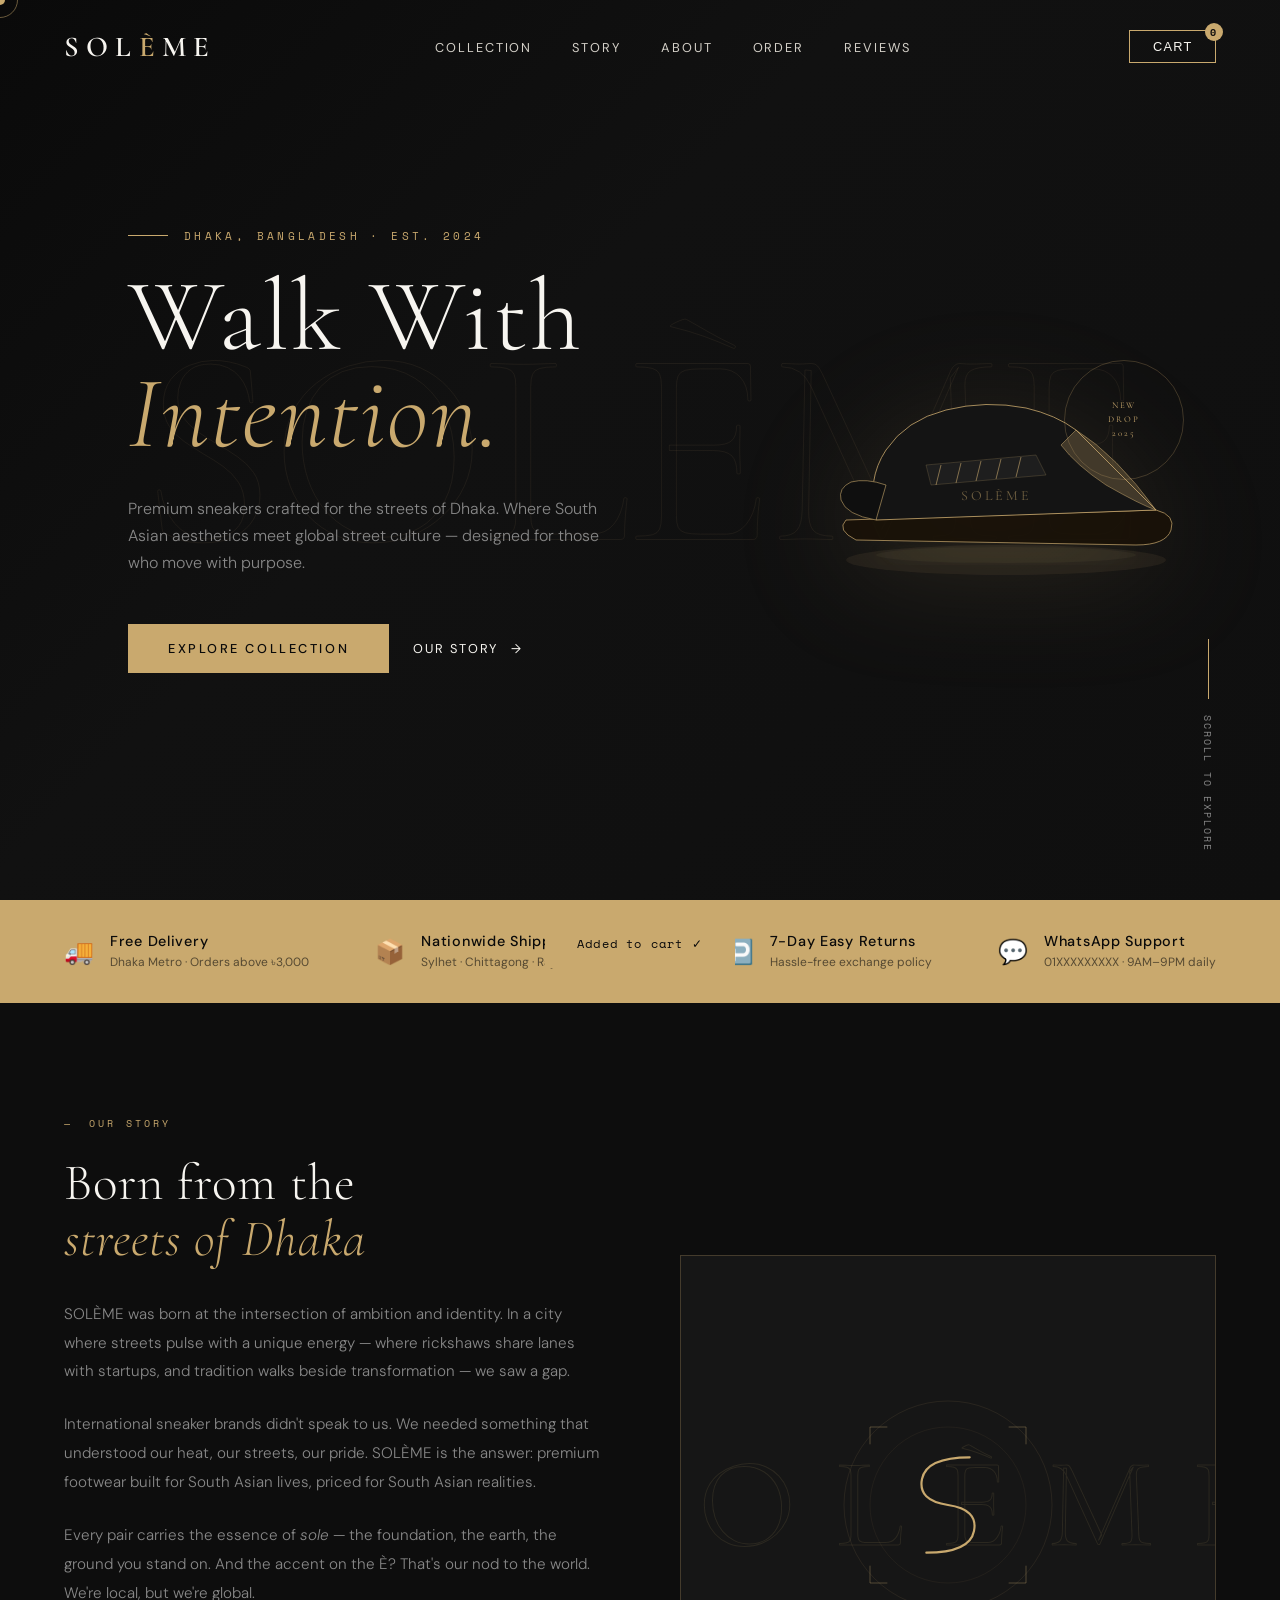
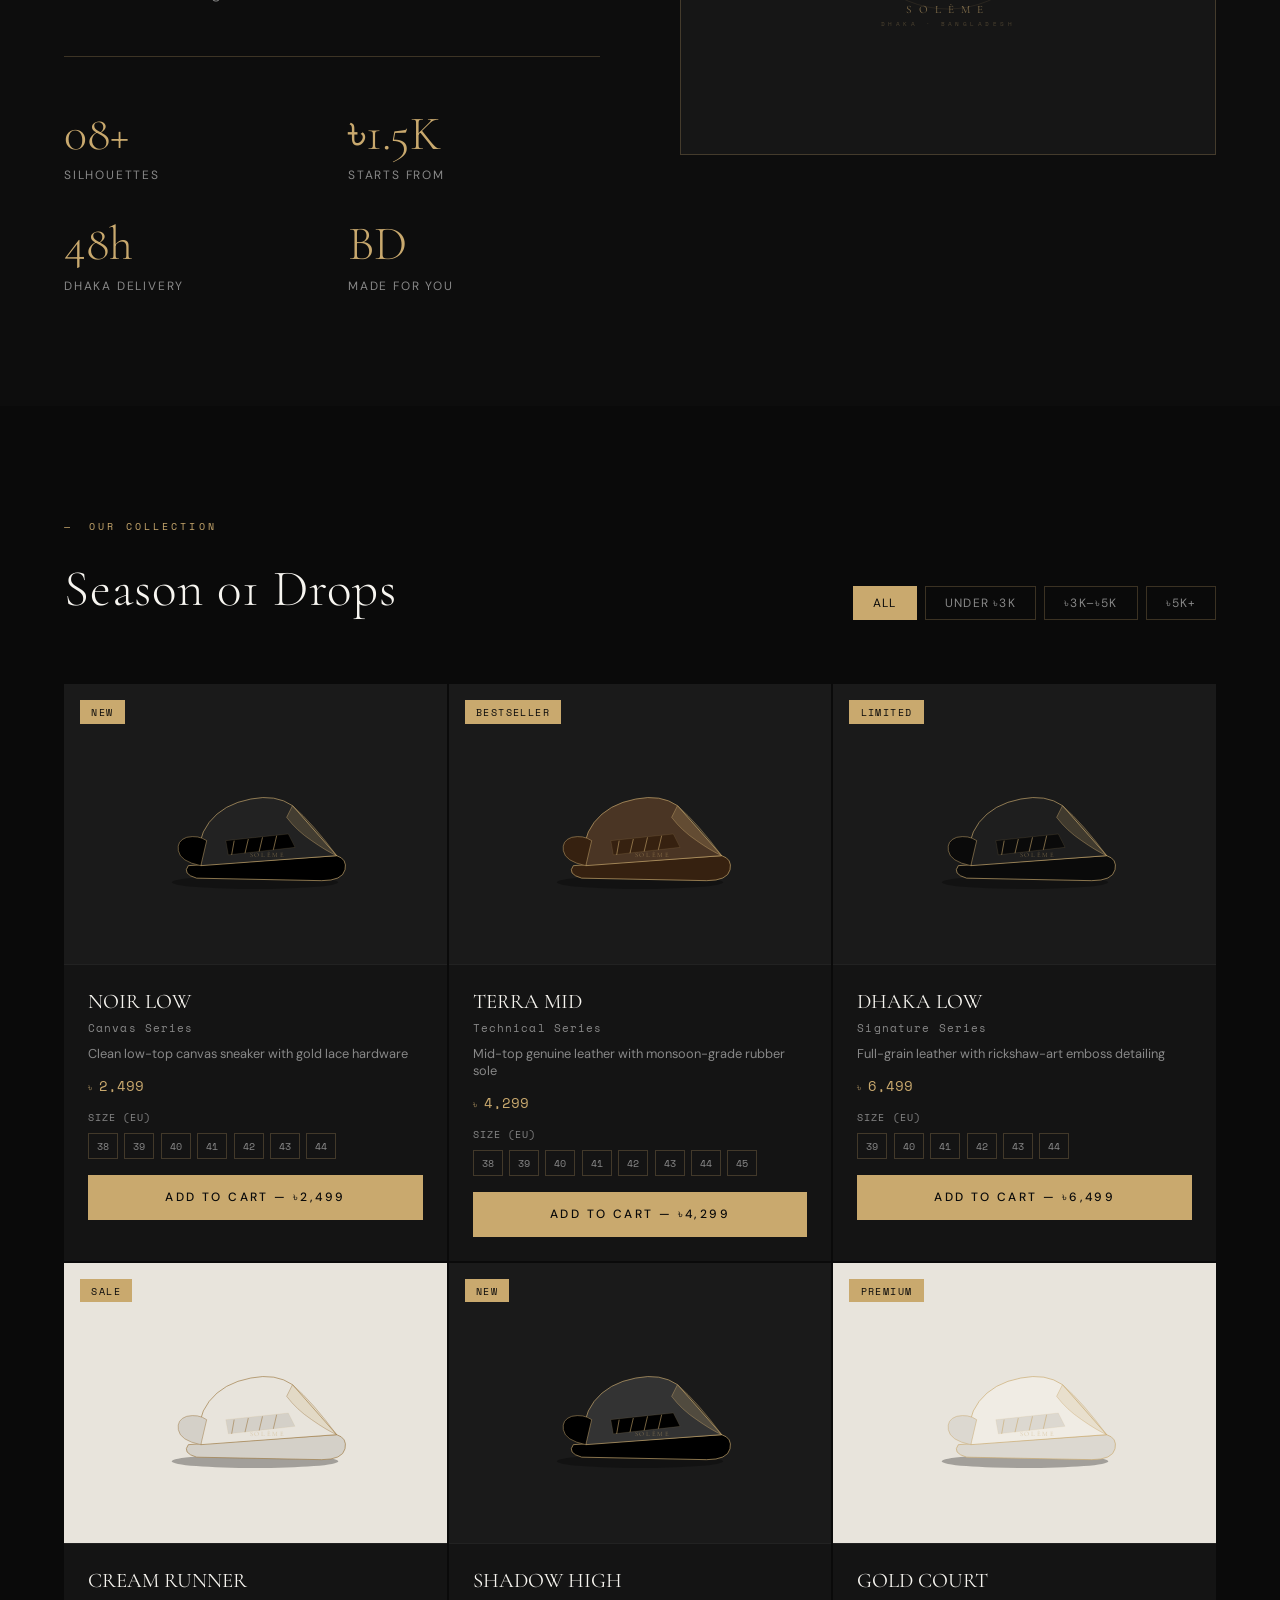
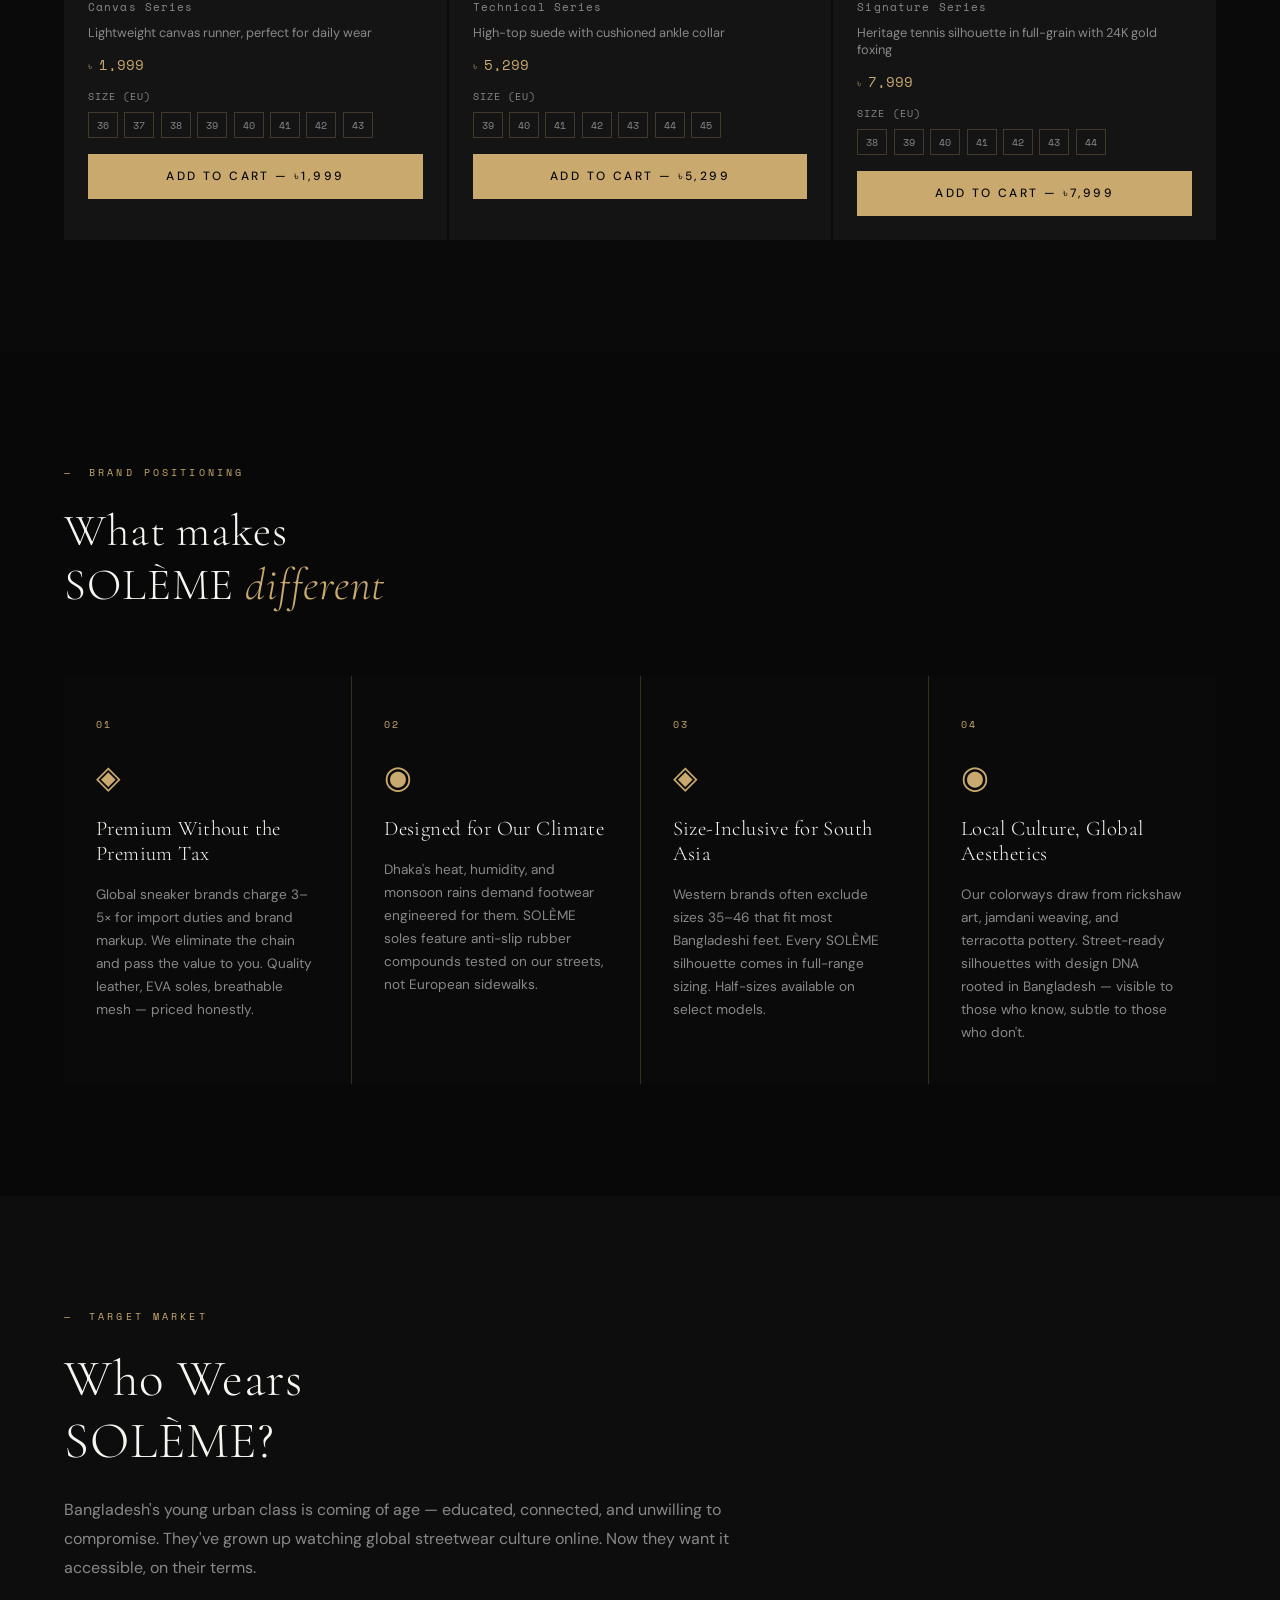
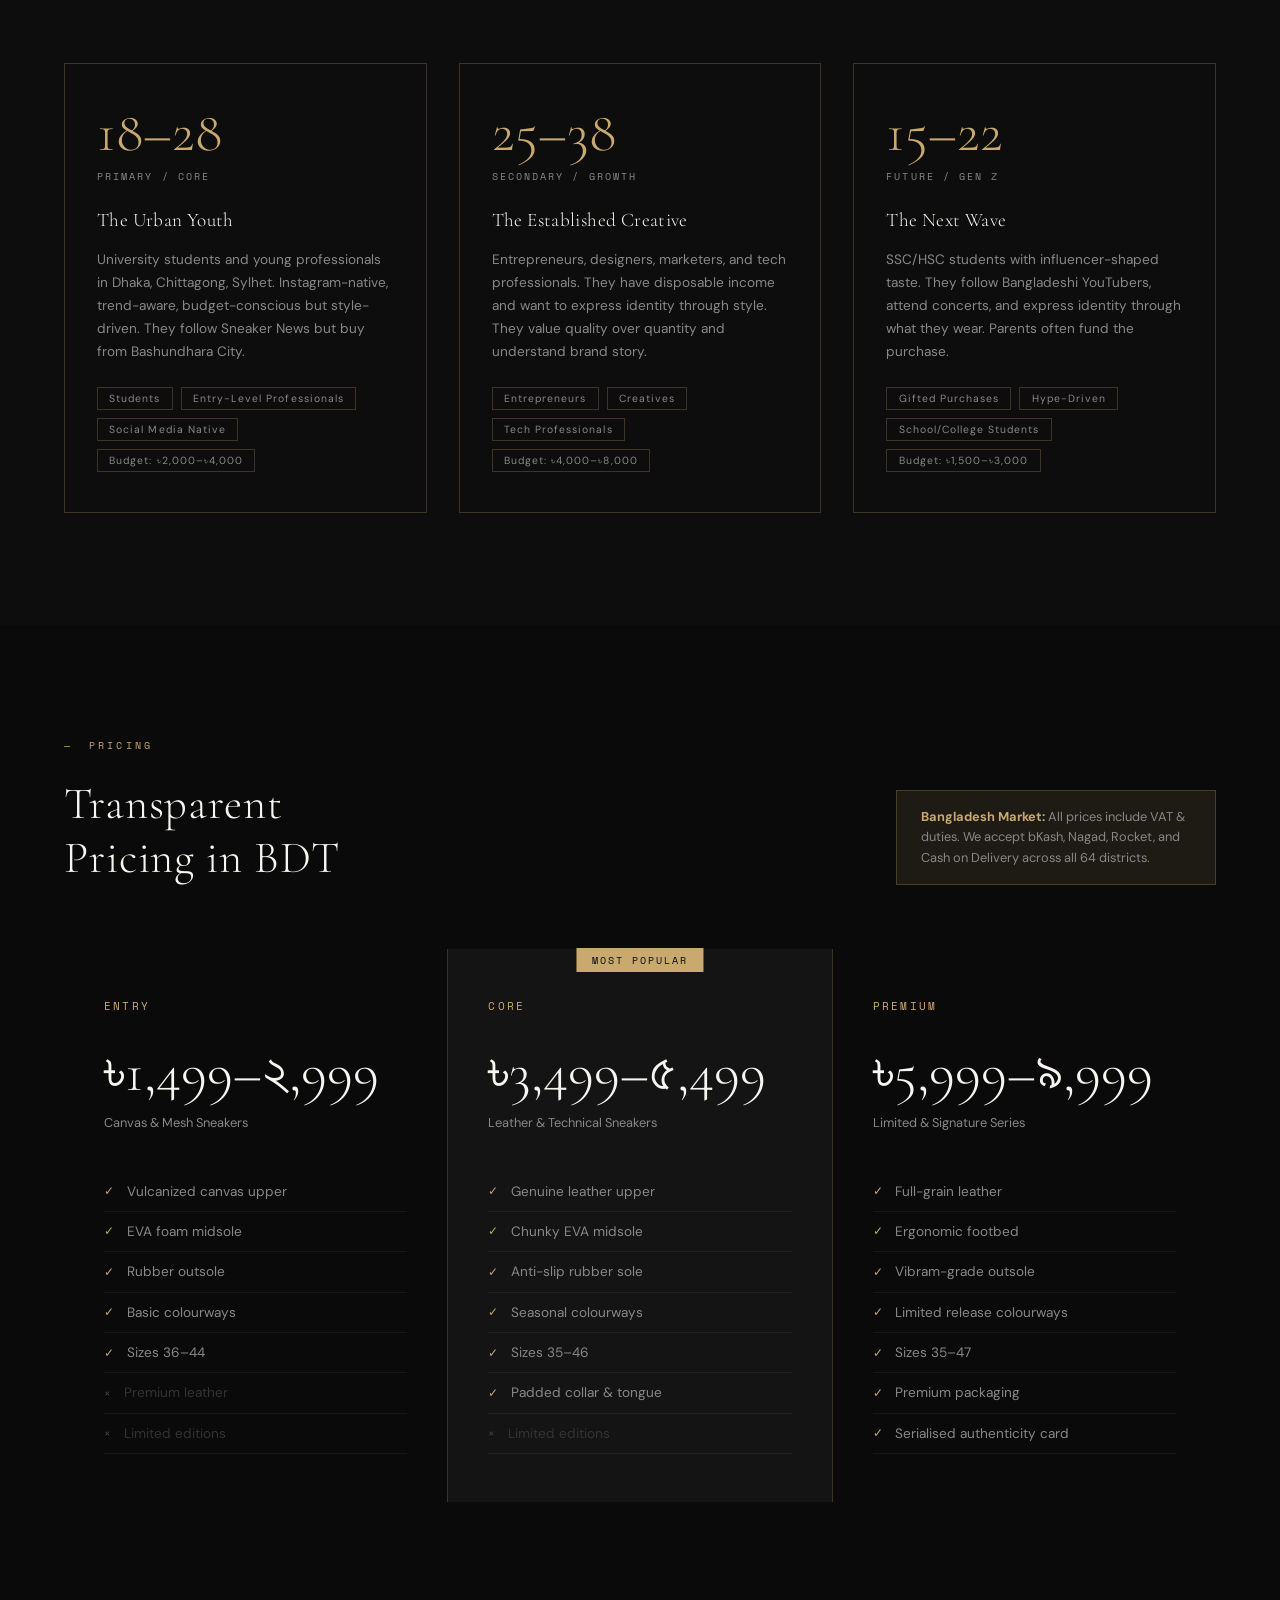
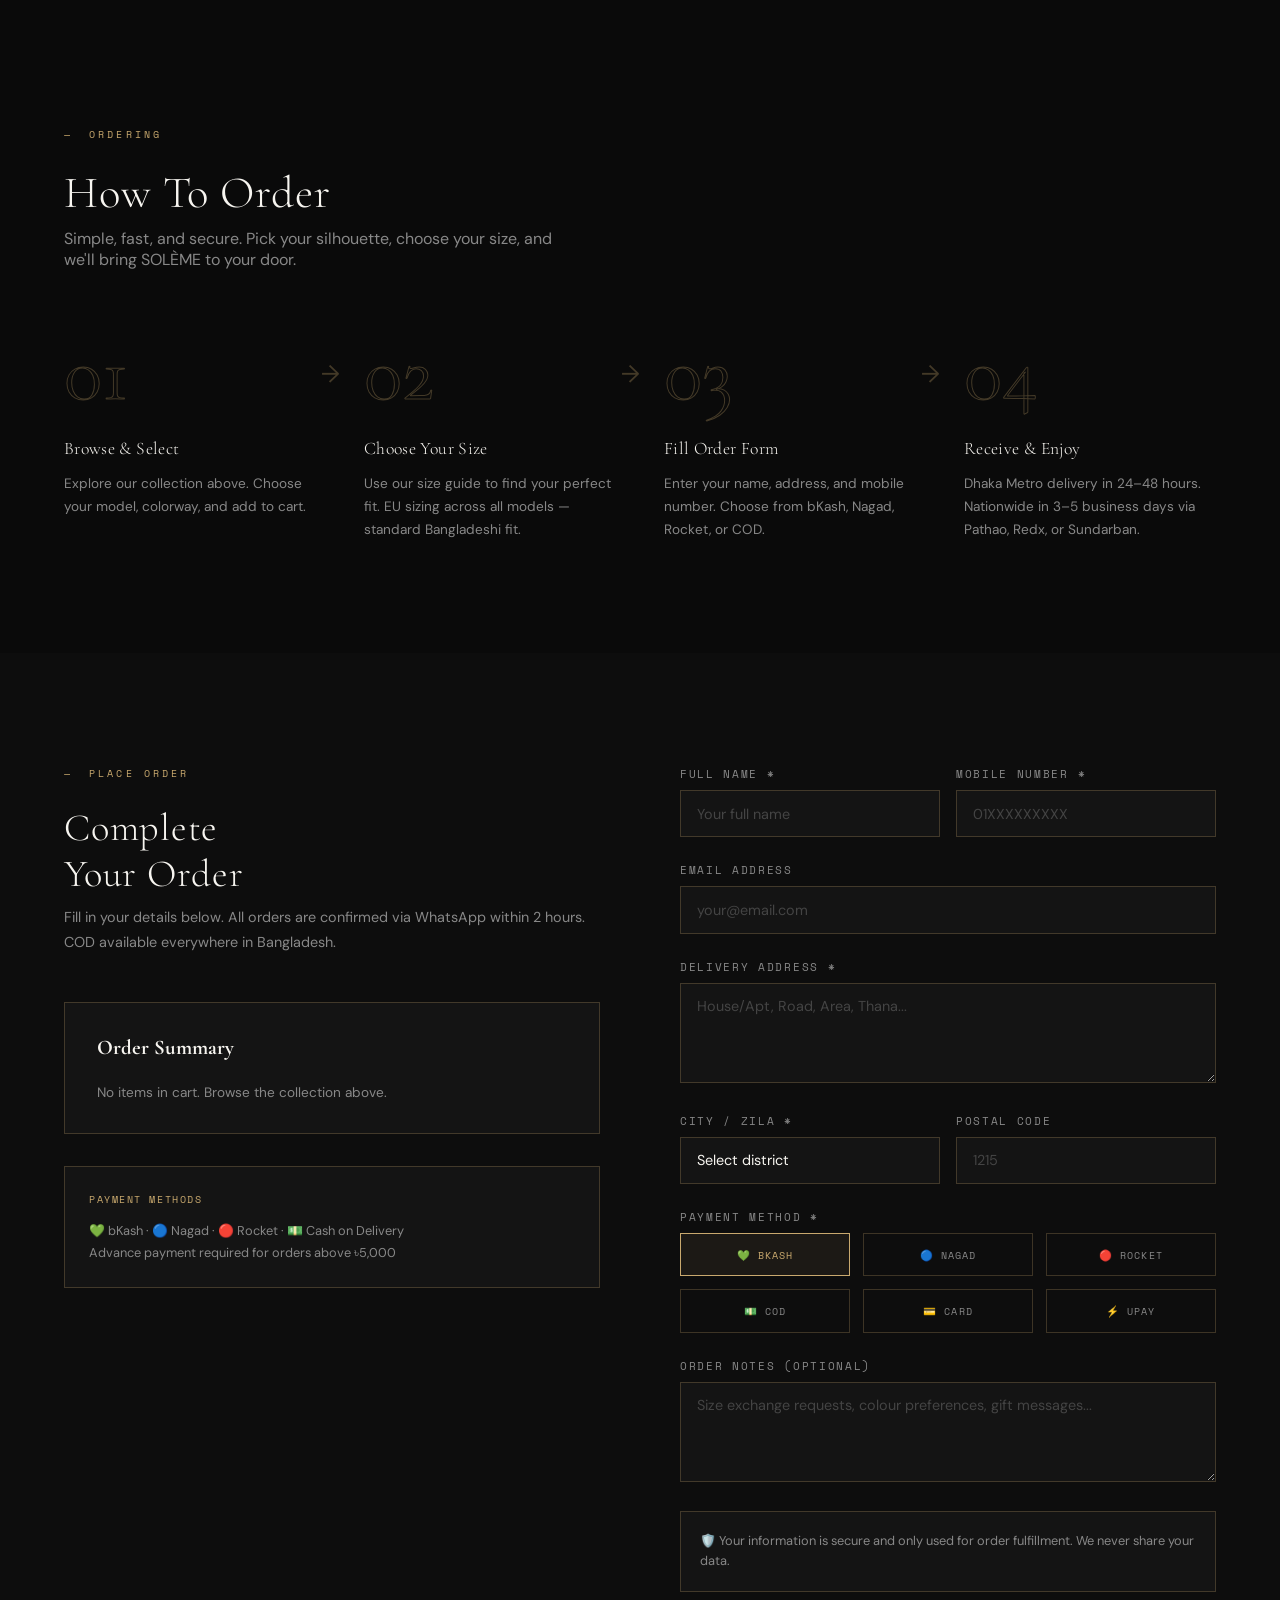
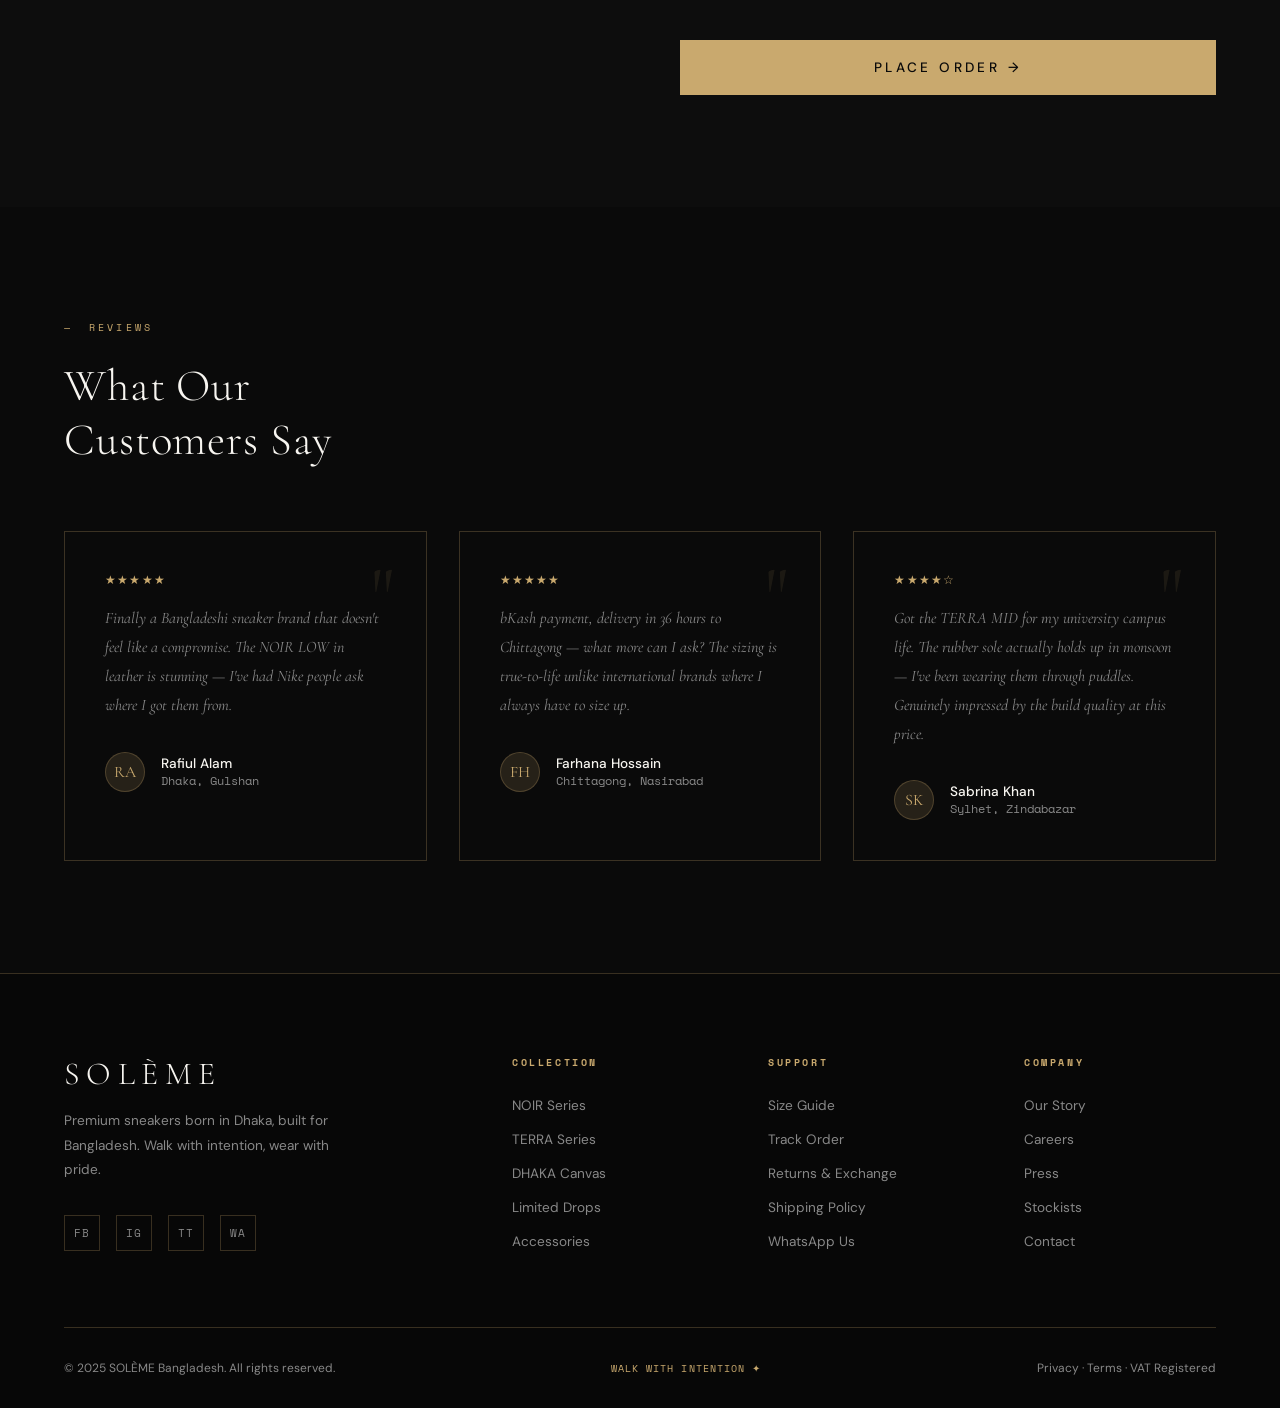
==== commit b4dec2ce: "Update index.html" ====
--- a/index.html
+++ b/index.html
@@ -1,149 +1,1431 @@
 <!DOCTYPE html>
 <html lang="en">
 <head>
-  <meta charset="UTF-8" />
-  <meta name="viewport" content="width=device-width, initial-scale=1.0" />
-  <meta name="description" content="Sabbir Shikder — a personal space for photos, moments, and the stories behind them." />
-  <meta property="og:title" content="Sabbir Shikder" />
-  <meta property="og:description" content="A personal space for photos, moments, and the stories behind them." />
-  <meta property="og:type" content="website" />
-  <title>Sabbir Shikder</title>
-  <link rel="stylesheet" href="style.css" />
-  <!-- Add your own icon at assets/images/favicon.png and uncomment: -->
-  <!-- <link rel="icon" href="assets/images/favicon.png" /> -->
+<meta charset="UTF-8">
+<meta name="viewport" content="width=device-width, initial-scale=1.0">
+<title>SOLÈME — Walk With Intention</title>
+<link href="https://fonts.googleapis.com/css2?family=Cormorant+Garamond:ital,wght@0,300;0,400;0,600;1,300;1,400&family=DM+Sans:wght@300;400;500&family=Space+Mono:wght@400;700&display=swap" rel="stylesheet">
+<style>
+  :root {
+    --black: #0a0a0a;
+    --white: #f7f5f0;
+    --cream: #ede9e1;
+    --gold: #c9a96e;
+    --gold-dark: #9e7a45;
+    --grey: #888;
+    --light-grey: #d4d0c8;
+    --red: #c0392b;
+    --card-bg: #141414;
+    --border: rgba(201,169,110,0.25);
+  }
+  *, *::before, *::after { margin: 0; padding: 0; box-sizing: border-box; }
+  html { scroll-behavior: smooth; }
+  body {
+    font-family: 'DM Sans', sans-serif;
+    background: var(--black);
+    color: var(--white);
+    overflow-x: hidden;
+    cursor: none;
+  }
+  /* Custom cursor */
+  #cursor {
+    width: 10px; height: 10px;
+    background: var(--gold);
+    border-radius: 50%;
+    position: fixed; top: 0; left: 0;
+    pointer-events: none; z-index: 9999;
+    transform: translate(-50%,-50%);
+    transition: width 0.2s, height 0.2s, background 0.2s;
+  }
+  #cursor-ring {
+    width: 36px; height: 36px;
+    border: 1px solid rgba(201,169,110,0.5);
+    border-radius: 50%;
+    position: fixed; top: 0; left: 0;
+    pointer-events: none; z-index: 9998;
+    transform: translate(-50%,-50%);
+    transition: transform 0.12s ease-out, width 0.2s, height 0.2s;
+  }
+  body:hover #cursor { opacity: 1; }
+
+  /* Typography */
+  .serif { font-family: 'Cormorant Garamond', serif; }
+  .mono { font-family: 'Space Mono', monospace; }
+  h1,h2,h3 { font-family: 'Cormorant Garamond', serif; font-weight: 300; letter-spacing: 0.02em; }
+
+  /* Nav */
+  nav {
+    position: fixed; top: 0; left: 0; right: 0; z-index: 100;
+    display: flex; justify-content: space-between; align-items: center;
+    padding: 1.8rem 4rem;
+    transition: background 0.4s, padding 0.4s;
+  }
+  nav.scrolled {
+    background: rgba(10,10,10,0.95);
+    backdrop-filter: blur(12px);
+    padding: 1.2rem 4rem;
+    border-bottom: 1px solid var(--border);
+  }
+  .nav-logo {
+    font-family: 'Cormorant Garamond', serif;
+    font-size: 1.8rem; font-weight: 600;
+    letter-spacing: 0.25em; color: var(--white);
+    text-decoration: none;
+  }
+  .nav-logo span { color: var(--gold); }
+  .nav-links { display: flex; gap: 2.5rem; align-items: center; list-style: none; }
+  .nav-links a {
+    color: var(--light-grey); font-size: 0.8rem; letter-spacing: 0.15em;
+    text-decoration: none; text-transform: uppercase;
+    transition: color 0.2s;
+  }
+  .nav-links a:hover { color: var(--gold); }
+  .nav-cart {
+    position: relative; cursor: pointer; color: var(--white);
+    font-size: 0.8rem; letter-spacing: 0.1em; text-transform: uppercase;
+    background: transparent; border: 1px solid var(--gold);
+    padding: 0.5rem 1.4rem; transition: all 0.2s;
+  }
+  .nav-cart:hover { background: var(--gold); color: var(--black); }
+  .cart-count {
+    position: absolute; top: -8px; right: -8px;
+    background: var(--gold); color: var(--black);
+    font-size: 0.65rem; width: 18px; height: 18px;
+    border-radius: 50%; display: flex; align-items: center; justify-content: center;
+    font-weight: 700; font-family: 'Space Mono', monospace;
+  }
+
+  /* Hero */
+  #hero {
+    min-height: 100vh;
+    display: flex; align-items: center;
+    position: relative; overflow: hidden;
+    background: linear-gradient(135deg, #0a0a0a 0%, #111 40%, #0f0f0f 100%);
+  }
+  .hero-bg-text {
+    position: absolute; top: 50%; left: 50%;
+    transform: translate(-50%,-50%);
+    font-family: 'Cormorant Garamond', serif;
+    font-size: clamp(12rem, 22vw, 20rem);
+    font-weight: 300; letter-spacing: -0.02em;
+    color: transparent;
+    -webkit-text-stroke: 1px rgba(201,169,110,0.08);
+    white-space: nowrap; pointer-events: none;
+    z-index: 0;
+  }
+  .hero-content {
+    position: relative; z-index: 1;
+    padding: 0 4rem; max-width: 900px;
+  }
+  .hero-eyebrow {
+    font-family: 'Space Mono', monospace;
+    font-size: 0.7rem; letter-spacing: 0.3em;
+    color: var(--gold); text-transform: uppercase;
+    margin-bottom: 1.5rem;
+    display: flex; align-items: center; gap: 1rem;
+  }
+  .hero-eyebrow::before {
+    content: ''; display: block; width: 40px; height: 1px; background: var(--gold);
+  }
+  .hero-title {
+    font-size: clamp(4rem, 8vw, 7.5rem);
+    font-weight: 300; line-height: 0.95;
+    margin-bottom: 2rem;
+  }
+  .hero-title em { color: var(--gold); font-style: italic; }
+  .hero-sub {
+    font-size: 1rem; color: var(--grey); line-height: 1.7;
+    max-width: 480px; margin-bottom: 3rem;
+    font-weight: 300;
+  }
+  .hero-actions { display: flex; gap: 1.5rem; align-items: center; }
+  .btn-primary {
+    background: var(--gold); color: var(--black);
+    padding: 1rem 2.5rem; font-size: 0.8rem;
+    letter-spacing: 0.2em; text-transform: uppercase;
+    border: none; cursor: pointer;
+    font-family: 'DM Sans', sans-serif; font-weight: 500;
+    transition: all 0.25s; text-decoration: none; display: inline-block;
+  }
+  .btn-primary:hover { background: var(--white); transform: translateY(-2px); }
+  .btn-secondary {
+    color: var(--white); font-size: 0.8rem;
+    letter-spacing: 0.15em; text-transform: uppercase;
+    border: none; background: transparent; cursor: pointer;
+    font-family: 'DM Sans', sans-serif;
+    display: flex; align-items: center; gap: 0.8rem;
+    transition: color 0.2s; text-decoration: none;
+  }
+  .btn-secondary::after {
+    content: '→'; transition: transform 0.2s;
+  }
+  .btn-secondary:hover { color: var(--gold); }
+  .btn-secondary:hover::after { transform: translateX(4px); }
+  .hero-scroll {
+    position: absolute; bottom: 3rem; right: 4rem;
+    font-family: 'Space Mono', monospace; font-size: 0.65rem;
+    letter-spacing: 0.2em; color: var(--grey);
+    writing-mode: vertical-rl; text-orientation: mixed;
+    display: flex; align-items: center; gap: 1rem;
+  }
+  .hero-scroll::before {
+    content: ''; display: block; width: 1px; height: 60px; background: var(--gold);
+  }
+  .hero-badge {
+    position: absolute; top: 40%; right: 6rem;
+    width: 120px; height: 120px; border-radius: 50%;
+    border: 1px solid var(--border);
+    display: flex; align-items: center; justify-content: center;
+    flex-direction: column; text-align: center;
+    animation: rotate 20s linear infinite;
+  }
+  @keyframes rotate {
+    from { transform: rotate(0deg); }
+    to { transform: rotate(360deg); }
+  }
+  .hero-badge-inner { animation: rotate 20s linear infinite reverse; font-size: 0.6rem; letter-spacing: 0.15em; color: var(--gold); }
+  .floating-shoe {
+    position: absolute; right: 4rem; top: 50%;
+    transform: translateY(-50%);
+    width: 420px; height: 300px;
+    display: flex; align-items: center; justify-content: center;
+    filter: drop-shadow(0 20px 60px rgba(201,169,110,0.15));
+  }
+
+  /* Section styles */
+  section { padding: 7rem 4rem; }
+  .section-label {
+    font-family: 'Space Mono', monospace; font-size: 0.65rem;
+    letter-spacing: 0.3em; color: var(--gold); text-transform: uppercase;
+    margin-bottom: 1.5rem; display: flex; align-items: center; gap: 1rem;
+  }
+  .section-label::before { content: '—'; }
+
+  /* Brand Story */
+  #brand-story { background: #0d0d0d; }
+  .story-grid { display: grid; grid-template-columns: 1fr 1fr; gap: 5rem; align-items: center; }
+  .story-title { font-size: clamp(2.5rem, 4vw, 3.5rem); line-height: 1.1; margin-bottom: 2rem; }
+  .story-title em { color: var(--gold); font-style: italic; }
+  .story-text { color: var(--grey); line-height: 1.9; font-size: 0.95rem; font-weight: 300; }
+  .story-text p + p { margin-top: 1.5rem; }
+  .story-stats {
+    display: grid; grid-template-columns: 1fr 1fr; gap: 2rem; margin-top: 3rem;
+    border-top: 1px solid var(--border); padding-top: 3rem;
+  }
+  .stat-num { font-family: 'Cormorant Garamond', serif; font-size: 3rem; color: var(--gold); font-weight: 300; }
+  .stat-label { font-size: 0.75rem; letter-spacing: 0.15em; text-transform: uppercase; color: var(--grey); margin-top: 0.3rem; }
+  .story-visual {
+    position: relative; height: 500px;
+    background: #161616; border: 1px solid var(--border);
+    display: flex; align-items: center; justify-content: center;
+    overflow: hidden;
+  }
+  .story-visual::before {
+    content: 'SOLÈME'; position: absolute;
+    font-family: 'Cormorant Garamond', serif;
+    font-size: 8rem; font-weight: 300; color: transparent;
+    -webkit-text-stroke: 1px rgba(201,169,110,0.12);
+    letter-spacing: 0.3em;
+  }
+  .story-visual svg { position: relative; z-index: 1; }
+
+  /* Collection */
+  #collection { background: var(--black); }
+  .collection-header { display: flex; justify-content: space-between; align-items: flex-end; margin-bottom: 4rem; }
+  .collection-title { font-size: clamp(2.5rem, 4vw, 3.5rem); }
+  .filter-tabs { display: flex; gap: 0.5rem; flex-wrap: wrap; }
+  .filter-tab {
+    padding: 0.5rem 1.2rem; font-size: 0.75rem;
+    letter-spacing: 0.1em; text-transform: uppercase;
+    background: transparent; border: 1px solid var(--border);
+    color: var(--grey); cursor: pointer; transition: all 0.2s;
+    font-family: 'DM Sans', sans-serif;
+  }
+  .filter-tab.active, .filter-tab:hover {
+    background: var(--gold); border-color: var(--gold); color: var(--black);
+  }
+  .product-grid { display: grid; grid-template-columns: repeat(3, 1fr); gap: 2px; }
+  .product-card {
+    position: relative; background: var(--card-bg);
+    overflow: hidden; cursor: pointer;
+    transition: transform 0.3s;
+  }
+  .product-card:hover { transform: scale(1.01); z-index: 2; }
+  .product-card:hover .product-hover { opacity: 1; }
+  .product-card:hover .product-img-wrap svg { transform: scale(1.05); }
+  .product-img-wrap {
+    height: 280px; display: flex; align-items: center; justify-content: center;
+    background: #1a1a1a; position: relative; overflow: hidden;
+  }
+  .product-img-wrap svg { transition: transform 0.4s ease; }
+  .product-badge {
+    position: absolute; top: 1rem; left: 1rem;
+    font-family: 'Space Mono', monospace; font-size: 0.6rem;
+    letter-spacing: 0.15em; text-transform: uppercase;
+    padding: 0.3rem 0.7rem; background: var(--gold); color: var(--black);
+  }
+  .product-hover {
+    position: absolute; inset: 0; background: rgba(10,10,10,0.85);
+    display: flex; align-items: center; justify-content: center;
+    opacity: 0; transition: opacity 0.3s;
+  }
+  .product-info { padding: 1.5rem; border-top: 1px solid rgba(255,255,255,0.06); }
+  .product-name { font-family: 'Cormorant Garamond', serif; font-size: 1.3rem; margin-bottom: 0.3rem; }
+  .product-meta { display: flex; justify-content: space-between; align-items: center; margin-top: 0.8rem; }
+  .product-price { font-family: 'Space Mono', monospace; font-size: 0.9rem; color: var(--gold); }
+  .product-price .taka { font-size: 0.7rem; opacity: 0.7; }
+  .product-sizes { display: flex; gap: 0.4rem; flex-wrap: wrap; }
+  .size-chip {
+    font-size: 0.65rem; padding: 0.25rem 0.5rem;
+    border: 1px solid var(--border); color: var(--grey);
+    cursor: pointer; transition: all 0.15s;
+    font-family: 'Space Mono', monospace;
+  }
+  .size-chip:hover { border-color: var(--gold); color: var(--gold); }
+  .size-chip.selected { background: var(--gold); border-color: var(--gold); color: var(--black); }
+  .add-btn {
+    width: 100%; padding: 0.9rem; background: var(--gold); color: var(--black);
+    border: none; cursor: pointer; font-size: 0.75rem;
+    letter-spacing: 0.2em; text-transform: uppercase;
+    font-family: 'DM Sans', sans-serif; font-weight: 500;
+    margin-top: 1rem; transition: all 0.2s;
+  }
+  .add-btn:hover { background: var(--white); }
+
+  /* Positioning / Brand Pillars */
+  #brand-pillars { background: #080808; }
+  .pillars-title { font-size: clamp(2rem, 3.5vw, 3rem); margin-bottom: 4rem; max-width: 600px; }
+  .pillars-title em { color: var(--gold); font-style: italic; }
+  .pillars-grid { display: grid; grid-template-columns: repeat(4, 1fr); gap: 1px; background: var(--border); }
+  .pillar {
+    background: var(--black); padding: 2.5rem 2rem;
+    transition: background 0.3s;
+  }
+  .pillar:hover { background: #141414; }
+  .pillar-num {
+    font-family: 'Space Mono', monospace; font-size: 0.65rem;
+    color: var(--gold); letter-spacing: 0.2em; margin-bottom: 1.5rem;
+  }
+  .pillar-icon { font-size: 2rem; margin-bottom: 1.2rem; color: var(--gold); }
+  .pillar h3 { font-size: 1.3rem; margin-bottom: 1rem; line-height: 1.2; }
+  .pillar p { font-size: 0.85rem; color: var(--grey); line-height: 1.7; }
+
+  /* Target Market */
+  #target-market { background: #0d0d0d; }
+  .market-intro { max-width: 700px; margin-bottom: 5rem; }
+  .market-intro h2 { font-size: clamp(2.5rem, 4vw, 3.5rem); margin-bottom: 1.5rem; }
+  .market-intro p { color: var(--grey); line-height: 1.8; }
+  .market-segments { display: grid; grid-template-columns: repeat(3, 1fr); gap: 2rem; }
+  .segment {
+    border: 1px solid var(--border); padding: 2.5rem 2rem;
+    position: relative; overflow: hidden;
+    transition: border-color 0.3s;
+  }
+  .segment:hover { border-color: var(--gold); }
+  .segment::after {
+    content: ''; position: absolute; bottom: 0; left: 0; right: 0;
+    height: 2px; background: linear-gradient(90deg, var(--gold), transparent);
+    transform: scaleX(0); transform-origin: left; transition: transform 0.4s;
+  }
+  .segment:hover::after { transform: scaleX(1); }
+  .seg-age {
+    font-family: 'Cormorant Garamond', serif; font-size: 3.5rem;
+    color: var(--gold); font-weight: 300; line-height: 1;
+    margin-bottom: 0.5rem;
+  }
+  .seg-label {
+    font-family: 'Space Mono', monospace; font-size: 0.65rem;
+    letter-spacing: 0.2em; text-transform: uppercase;
+    color: var(--grey); margin-bottom: 1.5rem;
+  }
+  .seg-title { font-size: 1.2rem; margin-bottom: 1rem; }
+  .seg-desc { font-size: 0.85rem; color: var(--grey); line-height: 1.7; }
+  .seg-tags { display: flex; flex-wrap: wrap; gap: 0.5rem; margin-top: 1.5rem; }
+  .seg-tag {
+    font-size: 0.65rem; padding: 0.25rem 0.7rem;
+    border: 1px solid var(--border); color: var(--grey);
+    letter-spacing: 0.1em;
+  }
+
+  /* Pricing BD */
+  #pricing { background: var(--black); }
+  .pricing-header { display: flex; justify-content: space-between; align-items: flex-end; margin-bottom: 4rem; flex-wrap: wrap; gap: 2rem; }
+  .pricing-title { font-size: clamp(2rem, 3.5vw, 3rem); }
+  .bd-note {
+    background: rgba(201,169,110,0.1); border: 1px solid var(--border);
+    padding: 1rem 1.5rem; max-width: 320px;
+  }
+  .bd-note p { font-size: 0.8rem; color: var(--grey); line-height: 1.6; }
+  .bd-note strong { color: var(--gold); }
+  .pricing-tiers { display: grid; grid-template-columns: repeat(3, 1fr); gap: 1px; background: var(--border); }
+  .price-tier {
+    background: var(--black); padding: 3rem 2.5rem;
+    position: relative; transition: background 0.3s;
+  }
+  .price-tier.featured { background: #141414; }
+  .price-tier.featured::before {
+    content: 'MOST POPULAR';
+    position: absolute; top: -1px; left: 50%; transform: translateX(-50%);
+    background: var(--gold); color: var(--black);
+    font-family: 'Space Mono', monospace; font-size: 0.6rem;
+    letter-spacing: 0.2em; padding: 0.3rem 1rem;
+  }
+  .tier-name { font-family: 'Space Mono', monospace; font-size: 0.7rem; letter-spacing: 0.2em; text-transform: uppercase; color: var(--gold); margin-bottom: 1.5rem; }
+  .tier-price { font-family: 'Cormorant Garamond', serif; font-size: 3.5rem; font-weight: 300; margin-bottom: 0.5rem; }
+  .tier-price-sub { font-size: 0.8rem; color: var(--grey); margin-bottom: 2.5rem; }
+  .tier-features { list-style: none; }
+  .tier-features li { padding: 0.7rem 0; border-bottom: 1px solid rgba(255,255,255,0.05); font-size: 0.85rem; color: var(--grey); display: flex; align-items: center; gap: 0.8rem; }
+  .tier-features li::before { content: '✓'; color: var(--gold); font-size: 0.75rem; }
+  .tier-features li.no::before { content: '×'; color: #444; }
+  .tier-features li.no { color: #333; }
+
+  /* How to Order */
+  #how-to-order { background: #0a0a0a; }
+  .order-steps { display: grid; grid-template-columns: repeat(4, 1fr); gap: 3rem; margin-top: 4rem; }
+  .order-step { position: relative; }
+  .step-num {
+    font-family: 'Cormorant Garamond', serif; font-size: 5rem; font-weight: 300;
+    color: transparent; -webkit-text-stroke: 1px rgba(201,169,110,0.3);
+    line-height: 1; margin-bottom: 1.5rem;
+  }
+  .step-title { font-size: 1.1rem; margin-bottom: 0.8rem; }
+  .step-desc { font-size: 0.85rem; color: var(--grey); line-height: 1.7; }
+  .order-step::after {
+    content: '→'; position: absolute; top: 1.5rem; right: -1.5rem;
+    color: rgba(201,169,110,0.3); font-size: 1.5rem;
+  }
+  .order-step:last-child::after { display: none; }
+
+  /* Order Form */
+  #order-form { background: #0d0d0d; }
+  .order-form-grid { display: grid; grid-template-columns: 1fr 1fr; gap: 5rem; align-items: start; }
+  .form-title { font-size: clamp(2rem, 3vw, 2.8rem); margin-bottom: 0.5rem; }
+  .form-subtitle { color: var(--grey); font-size: 0.9rem; margin-bottom: 3rem; line-height: 1.7; }
+  .order-summary {
+    background: #141414; border: 1px solid var(--border);
+    padding: 2rem; margin-bottom: 2rem;
+  }
+  .order-summary h4 { font-family: 'Cormorant Garamond', serif; font-size: 1.3rem; margin-bottom: 1.5rem; }
+  .order-item { display: flex; justify-content: space-between; padding: 0.8rem 0; border-bottom: 1px solid rgba(255,255,255,0.05); font-size: 0.85rem; }
+  .order-item:last-child { border: none; font-weight: 500; color: var(--gold); font-size: 0.95rem; }
+  .form-group { margin-bottom: 1.5rem; }
+  .form-row { display: grid; grid-template-columns: 1fr 1fr; gap: 1rem; }
+  label { font-size: 0.7rem; letter-spacing: 0.15em; text-transform: uppercase; color: var(--grey); display: block; margin-bottom: 0.5rem; font-family: 'Space Mono', monospace; }
+  input, select, textarea {
+    width: 100%; background: #141414; border: 1px solid var(--border);
+    color: var(--white); padding: 0.85rem 1rem;
+    font-family: 'DM Sans', sans-serif; font-size: 0.9rem;
+    outline: none; transition: border-color 0.2s;
+    -webkit-appearance: none;
+  }
+  input:focus, select:focus, textarea:focus { border-color: var(--gold); }
+  input::placeholder, textarea::placeholder { color: #444; }
+  select option { background: #141414; }
+  textarea { resize: vertical; min-height: 100px; }
+  .payment-methods { display: grid; grid-template-columns: repeat(3, 1fr); gap: 0.8rem; margin-top: 0.5rem; }
+  .payment-btn {
+    padding: 0.8rem; border: 1px solid var(--border);
+    background: transparent; color: var(--grey);
+    cursor: pointer; font-family: 'Space Mono', monospace;
+    font-size: 0.65rem; letter-spacing: 0.1em;
+    text-transform: uppercase; transition: all 0.2s;
+    display: flex; align-items: center; justify-content: center; gap: 0.5rem;
+  }
+  .payment-btn.active, .payment-btn:hover { border-color: var(--gold); color: var(--gold); background: rgba(201,169,110,0.08); }
+  .submit-btn {
+    width: 100%; padding: 1.2rem; background: var(--gold); color: var(--black);
+    border: none; cursor: pointer; font-size: 0.85rem;
+    letter-spacing: 0.25em; text-transform: uppercase;
+    font-family: 'DM Sans', sans-serif; font-weight: 500;
+    margin-top: 2rem; transition: all 0.25s; position: relative; overflow: hidden;
+  }
+  .submit-btn::after {
+    content: ''; position: absolute; inset: 0;
+    background: rgba(255,255,255,0.15);
+    transform: translateX(-100%); transition: transform 0.3s;
+  }
+  .submit-btn:hover::after { transform: translateX(0); }
+  .submit-btn:hover { transform: translateY(-2px); box-shadow: 0 8px 30px rgba(201,169,110,0.3); }
+
+  /* Testimonials */
+  #testimonials { background: var(--black); }
+  .testimonials-grid { display: grid; grid-template-columns: repeat(3, 1fr); gap: 2rem; margin-top: 4rem; }
+  .testimonial {
+    border: 1px solid var(--border); padding: 2.5rem;
+    position: relative; transition: border-color 0.3s;
+  }
+  .testimonial:hover { border-color: var(--gold); }
+  .testimonial::before {
+    content: '"'; position: absolute; top: 1.5rem; right: 2rem;
+    font-family: 'Cormorant Garamond', serif; font-size: 5rem;
+    color: rgba(201,169,110,0.1); line-height: 1;
+  }
+  .testimonial-text { font-size: 0.9rem; color: var(--grey); line-height: 1.8; margin-bottom: 2rem; font-style: italic; font-family: 'Cormorant Garamond', serif; font-size: 1rem; }
+  .testimonial-author { display: flex; align-items: center; gap: 1rem; }
+  .author-avatar {
+    width: 40px; height: 40px; border-radius: 50%;
+    background: rgba(201,169,110,0.15); display: flex; align-items: center; justify-content: center;
+    font-family: 'Cormorant Garamond', serif; font-size: 1rem; color: var(--gold);
+    border: 1px solid var(--border);
+  }
+  .author-name { font-size: 0.85rem; font-weight: 500; }
+  .author-loc { font-size: 0.75rem; color: var(--grey); font-family: 'Space Mono', monospace; }
+  .stars { color: var(--gold); font-size: 0.75rem; margin-bottom: 1rem; letter-spacing: 0.1em; }
+
+  /* Delivery Banner */
+  #delivery { background: var(--gold); padding: 2rem 4rem; }
+  .delivery-inner { display: flex; justify-content: space-between; align-items: center; flex-wrap: wrap; gap: 2rem; }
+  .delivery-item { display: flex; align-items: center; gap: 1rem; }
+  .delivery-icon { font-size: 1.5rem; }
+  .delivery-text strong { display: block; font-size: 0.9rem; color: var(--black); font-weight: 500; letter-spacing: 0.05em; }
+  .delivery-text span { font-size: 0.75rem; color: rgba(10,10,10,0.6); }
+
+  /* Footer */
+  footer { background: #070707; border-top: 1px solid var(--border); padding: 5rem 4rem 2rem; }
+  .footer-grid { display: grid; grid-template-columns: 2fr 1fr 1fr 1fr; gap: 4rem; margin-bottom: 4rem; }
+  .footer-brand h3 { font-family: 'Cormorant Garamond', serif; font-size: 2rem; font-weight: 300; letter-spacing: 0.2em; margin-bottom: 1rem; }
+  .footer-brand p { font-size: 0.85rem; color: var(--grey); line-height: 1.8; max-width: 280px; }
+  .footer-col h4 { font-family: 'Space Mono', monospace; font-size: 0.65rem; letter-spacing: 0.25em; text-transform: uppercase; color: var(--gold); margin-bottom: 1.5rem; }
+  .footer-col ul { list-style: none; }
+  .footer-col ul li { margin-bottom: 0.8rem; }
+  .footer-col ul li a { color: var(--grey); font-size: 0.85rem; text-decoration: none; transition: color 0.2s; }
+  .footer-col ul li a:hover { color: var(--white); }
+  .footer-bottom { display: flex; justify-content: space-between; align-items: center; padding-top: 2rem; border-top: 1px solid var(--border); font-size: 0.75rem; color: var(--grey); flex-wrap: wrap; gap: 1rem; }
+  .social-links { display: flex; gap: 1rem; }
+  .social-links a {
+    width: 36px; height: 36px; border: 1px solid var(--border);
+    display: flex; align-items: center; justify-content: center;
+    color: var(--grey); font-size: 0.7rem; text-decoration: none;
+    transition: all 0.2s; font-family: 'Space Mono', monospace;
+    letter-spacing: 0.05em;
+  }
+  .social-links a:hover { border-color: var(--gold); color: var(--gold); }
+
+  /* Cart Sidebar */
+  #cart-sidebar {
+    position: fixed; top: 0; right: -480px; width: 480px; height: 100vh;
+    background: #0f0f0f; border-left: 1px solid var(--border);
+    z-index: 200; transition: right 0.4s cubic-bezier(0.4,0,0.2,1);
+    display: flex; flex-direction: column;
+    overflow-y: auto;
+  }
+  #cart-sidebar.open { right: 0; }
+  .cart-header { padding: 2rem; border-bottom: 1px solid var(--border); display: flex; justify-content: space-between; align-items: center; }
+  .cart-header h3 { font-family: 'Cormorant Garamond', serif; font-size: 1.5rem; }
+  .cart-close {
+    background: transparent; border: 1px solid var(--border);
+    color: var(--white); width: 36px; height: 36px;
+    cursor: pointer; font-size: 1rem; transition: all 0.2s;
+  }
+  .cart-close:hover { border-color: var(--gold); color: var(--gold); }
+  .cart-items { flex: 1; padding: 1.5rem 2rem; overflow-y: auto; }
+  .cart-empty { text-align: center; padding: 3rem; color: var(--grey); }
+  .cart-empty p { font-family: 'Cormorant Garamond', serif; font-size: 1.3rem; }
+  .cart-item { display: flex; gap: 1rem; padding: 1.2rem 0; border-bottom: 1px solid rgba(255,255,255,0.05); }
+  .cart-item-img {
+    width: 80px; height: 80px; background: #1a1a1a;
+    display: flex; align-items: center; justify-content: center; flex-shrink: 0;
+  }
+  .cart-item-details { flex: 1; }
+  .cart-item-name { font-family: 'Cormorant Garamond', serif; font-size: 1rem; margin-bottom: 0.3rem; }
+  .cart-item-size { font-family: 'Space Mono', monospace; font-size: 0.65rem; color: var(--grey); }
+  .cart-item-price { font-family: 'Space Mono', monospace; font-size: 0.85rem; color: var(--gold); margin-top: 0.5rem; }
+  .cart-item-qty { display: flex; align-items: center; gap: 0.8rem; margin-top: 0.8rem; }
+  .qty-btn { background: transparent; border: 1px solid var(--border); color: var(--white); width: 26px; height: 26px; cursor: pointer; font-size: 0.85rem; transition: all 0.15s; }
+  .qty-btn:hover { border-color: var(--gold); color: var(--gold); }
+  .cart-footer { padding: 2rem; border-top: 1px solid var(--border); }
+  .cart-total { display: flex; justify-content: space-between; margin-bottom: 1.5rem; font-size: 0.9rem; }
+  .cart-total strong { color: var(--gold); font-family: 'Space Mono', monospace; font-size: 1rem; }
+  .checkout-btn {
+    width: 100%; padding: 1rem; background: var(--gold); color: var(--black);
+    border: none; cursor: pointer; font-family: 'DM Sans', sans-serif;
+    font-size: 0.8rem; letter-spacing: 0.2em; text-transform: uppercase;
+    font-weight: 500; transition: background 0.2s;
+  }
+  .checkout-btn:hover { background: var(--white); }
+  .overlay {
+    position: fixed; inset: 0; background: rgba(0,0,0,0.7);
+    z-index: 150; opacity: 0; pointer-events: none; transition: opacity 0.4s;
+  }
+  .overlay.show { opacity: 1; pointer-events: all; }
+
+  /* Toast */
+  #toast {
+    position: fixed; bottom: 2rem; left: 50%; transform: translateX(-50%) translateY(100px);
+    background: var(--gold); color: var(--black); padding: 1rem 2rem;
+    font-family: 'Space Mono', monospace; font-size: 0.75rem; letter-spacing: 0.1em;
+    z-index: 500; transition: transform 0.4s cubic-bezier(0.4,0,0.2,1);
+  }
+  #toast.show { transform: translateX(-50%) translateY(0); }
+
+  /* Success Modal */
+  #success-modal {
+    position: fixed; inset: 0; background: rgba(0,0,0,0.9);
+    z-index: 300; display: none; align-items: center; justify-content: center;
+  }
+  #success-modal.show { display: flex; }
+  .modal-box {
+    background: #141414; border: 1px solid var(--border);
+    padding: 4rem; max-width: 500px; text-align: center;
+    position: relative; animation: slideUp 0.4s ease;
+  }
+  @keyframes slideUp {
+    from { transform: translateY(40px); opacity: 0; }
+    to { transform: translateY(0); opacity: 1; }
+  }
+  .modal-check { font-size: 3rem; color: var(--gold); margin-bottom: 1.5rem; }
+  .modal-title { font-family: 'Cormorant Garamond', serif; font-size: 2.5rem; margin-bottom: 1rem; }
+  .modal-sub { color: var(--grey); line-height: 1.7; font-size: 0.9rem; }
+  .modal-close {
+    position: absolute; top: 1.5rem; right: 1.5rem;
+    background: transparent; border: 1px solid var(--border);
+    color: var(--grey); width: 32px; height: 32px; cursor: pointer;
+    font-size: 0.9rem; transition: all 0.2s;
+  }
+  .modal-close:hover { border-color: var(--gold); color: var(--gold); }
+  .modal-order-id { font-family: 'Space Mono', monospace; font-size: 0.75rem; color: var(--gold); margin-top: 1.5rem; padding: 0.8rem; background: rgba(201,169,110,0.1); border: 1px solid var(--border); }
+
+  /* Responsive */
+  @media (max-width: 1024px) {
+    nav { padding: 1.5rem 2rem; }
+    nav.scrolled { padding: 1rem 2rem; }
+    section { padding: 5rem 2rem; }
+    .hero-content { padding: 0 2rem; }
+    .floating-shoe, .hero-badge { display: none; }
+    .product-grid { grid-template-columns: repeat(2, 1fr); }
+    .pillars-grid { grid-template-columns: repeat(2, 1fr); }
+    .order-steps { grid-template-columns: repeat(2, 1fr); }
+    .order-step::after { display: none; }
+    .footer-grid { grid-template-columns: 1fr 1fr; }
+    .hero-scroll { display: none; }
+    #cart-sidebar { width: 100%; right: -100%; }
+    .story-grid { grid-template-columns: 1fr; }
+    .order-form-grid { grid-template-columns: 1fr; }
+    .market-segments { grid-template-columns: 1fr; }
+    .pricing-tiers { grid-template-columns: 1fr; }
+    .testimonials-grid { grid-template-columns: 1fr; }
+  }
+  @media (max-width: 640px) {
+    .nav-links { display: none; }
+    .collection-header { flex-direction: column; align-items: flex-start; }
+    .product-grid { grid-template-columns: 1fr; }
+    .pillars-grid { grid-template-columns: 1fr; }
+    .footer-grid { grid-template-columns: 1fr; }
+    #delivery { padding: 2rem; }
+    .delivery-inner { flex-direction: column; }
+    .hero-title { font-size: 3rem; }
+    .form-row { grid-template-columns: 1fr; }
+    .pricing-header { flex-direction: column; }
+    .order-steps { grid-template-columns: 1fr; }
+    .story-stats { grid-template-columns: 1fr 1fr; }
+  }
+</style>
 </head>
 <body>
 
-  <!-- NAVIGATION -->
-  <nav class="nav" aria-label="Main navigation">
-    <a href="index.html" class="nav-logo">Sabbir&nbsp;Shikder</a>
-    <ul class="nav-links">
-      <li><a href="index.html">Home</a></li>
-      <li><a href="gallery.html">Gallery</a></li>
-      <li><a href="about.html">About</a></li>
-    </ul>
-    <button class="nav-toggle" aria-label="Toggle menu" aria-expanded="false">
-      <span></span><span></span><span></span>
-    </button>
-  </nav>
-
-  <!-- HERO -->
-  <header class="hero">
-    <div class="container">
-      <div class="hero-inner">
-        <p class="eyebrow reveal">Personal Journal</p>
-        <h1 class="reveal d1">
-          Moments,<br><em>captured</em> &amp; kept.
-        </h1>
-        <p class="hero-lead reveal d2">
-          Hello, I'm <strong>Sabbir Shikder</strong> — from Manikganj, living in Dhaka.
-          This is my corner of the web: a quiet, simple place to share photographs and
-          the small stories behind them.
-        </p>
-        <div class="hero-cta reveal d3">
-          <a href="gallery.html" class="btn"><span>View the gallery</span></a>
-          <a href="about.html" class="btn btn-accent"><span>About me</span></a>
-        </div>
-      </div>
-    </div>
-    <span class="hero-scroll" aria-hidden="true">Scroll</span>
-  </header>
-
-  <hr class="rule" />
-
-  <!-- RECENT MOMENTS -->
-  <section id="recent" aria-label="Recent moments">
-    <div class="container">
-      <div class="section-head">
+<div id="cursor"></div>
+<div id="cursor-ring"></div>
+<div id="overlay" class="overlay" onclick="closeCart()"></div>
+<div id="toast">Added to cart ✓</div>
+
+<!-- SUCCESS MODAL -->
+<div id="success-modal">
+  <div class="modal-box">
+    <button class="modal-close" onclick="document.getElementById('success-modal').classList.remove('show')">×</button>
+    <div class="modal-check">✦</div>
+    <h2 class="modal-title">Order Placed!</h2>
+    <p class="modal-sub">Thank you for choosing SOLÈME. Your order has been received. We'll confirm via WhatsApp & email within 2 hours.</p>
+    <div class="modal-order-id" id="modal-order-id">ORDER #SOL-000000</div>
+    <button class="btn-primary" style="margin-top:2rem;width:100%" onclick="document.getElementById('success-modal').classList.remove('show')">Continue Shopping</button>
+  </div>
+</div>
+
+<!-- CART SIDEBAR -->
+<div id="cart-sidebar">
+  <div class="cart-header">
+    <h3>Your Cart</h3>
+    <button class="cart-close" onclick="closeCart()">×</button>
+  </div>
+  <div class="cart-items" id="cart-items-list">
+    <div class="cart-empty"><p>Your cart is empty</p><br><span style="font-size:0.8rem;color:var(--grey)">Explore our collection to begin.</span></div>
+  </div>
+  <div class="cart-footer">
+    <div class="cart-total">
+      <span>Total</span>
+      <strong id="cart-total-price">৳ 0</strong>
+    </div>
+    <button class="checkout-btn" onclick="scrollToOrder()">Proceed to Checkout →</button>
+  </div>
+</div>
+
+<!-- NAVIGATION -->
+<nav id="navbar">
+  <a href="#hero" class="nav-logo">SOL<span>È</span>ME</a>
+  <ul class="nav-links">
+    <li><a href="#collection">Collection</a></li>
+    <li><a href="#brand-story">Story</a></li>
+    <li><a href="#target-market">About</a></li>
+    <li><a href="#order-form">Order</a></li>
+    <li><a href="#testimonials">Reviews</a></li>
+  </ul>
+  <button class="nav-cart" onclick="openCart()">
+    Cart <span class="cart-count" id="cart-count">0</span>
+  </button>
+</nav>
+
+<!-- HERO -->
+<section id="hero">
+  <div class="hero-bg-text">SOLÈME</div>
+  <div class="hero-content">
+    <div class="hero-eyebrow">Dhaka, Bangladesh · Est. 2024</div>
+    <h1 class="hero-title">
+      Walk With<br><em>Intention.</em>
+    </h1>
+    <p class="hero-sub">
+      Premium sneakers crafted for the streets of Dhaka. 
+      Where South Asian aesthetics meet global street culture — 
+      designed for those who move with purpose.
+    </p>
+    <div class="hero-actions">
+      <a href="#collection" class="btn-primary">Explore Collection</a>
+      <a href="#brand-story" class="btn-secondary">Our Story</a>
+    </div>
+  </div>
+  <div class="floating-shoe">
+    <svg viewBox="0 0 420 300" width="420" height="300" xmlns="http://www.w3.org/2000/svg">
+      <defs>
+        <filter id="glow">
+          <feGaussianBlur stdDeviation="8" result="coloredBlur"/>
+          <feMerge><feMergeNode in="coloredBlur"/><feMergeNode in="SourceGraphic"/></feMerge>
+        </filter>
+      </defs>
+      <!-- Shoe silhouette SVG -->
+      <ellipse cx="210" cy="260" rx="160" ry="15" fill="rgba(201,169,110,0.08)"/>
+      <!-- Sole -->
+      <path d="M 50 220 Q 40 230 60 240 L 340 245 Q 370 245 375 230 Q 380 215 360 210 Z" fill="#1a1208" stroke="#c9a96e" stroke-width="0.8" opacity="0.9"/>
+      <!-- Upper shoe body -->
+      <path d="M 80 220 Q 70 180 90 150 Q 110 120 150 110 Q 190 100 230 108 Q 260 115 280 130 L 360 210 Z" fill="#141414" stroke="#c9a96e" stroke-width="0.8"/>
+      <!-- Toe box -->
+      <path d="M 80 220 Q 50 215 45 200 Q 42 188 55 182 Q 70 178 90 185 Z" fill="#0f0f0f" stroke="#c9a96e" stroke-width="0.6"/>
+      <!-- Laces area -->
+      <path d="M 130 165 L 240 155 L 250 175 L 135 185 Z" fill="#1e1e1e" stroke="rgba(201,169,110,0.4)" stroke-width="0.5"/>
+      <!-- Lace lines -->
+      <line x1="145" y1="165" x2="140" y2="185" stroke="#c9a96e" stroke-width="1" opacity="0.6"/>
+      <line x1="165" y1="163" x2="160" y2="183" stroke="#c9a96e" stroke-width="1" opacity="0.6"/>
+      <line x1="185" y1="161" x2="180" y2="181" stroke="#c9a96e" stroke-width="1" opacity="0.6"/>
+      <line x1="205" y1="159" x2="200" y2="179" stroke="#c9a96e" stroke-width="1" opacity="0.6"/>
+      <line x1="225" y1="157" x2="220" y2="177" stroke="#c9a96e" stroke-width="1" opacity="0.6"/>
+      <!-- Gold accent stripe -->
+      <path d="M 280 130 Q 320 155 360 210 Q 345 205 310 185 Q 280 165 265 145 Z" fill="rgba(201,169,110,0.25)" stroke="#c9a96e" stroke-width="0.5"/>
+      <!-- Logo mark on shoe -->
+      <text x="200" y="200" font-family="Cormorant Garamond, serif" font-size="14" fill="rgba(201,169,110,0.5)" text-anchor="middle" letter-spacing="3">SOLÈME</text>
+      <!-- Glow under shoe -->
+      <ellipse cx="210" cy="255" rx="130" ry="8" fill="rgba(201,169,110,0.05)" filter="url(#glow)"/>
+    </svg>
+  </div>
+  <div class="hero-badge">
+    <div class="hero-badge-inner serif" style="font-size:0.55rem;letter-spacing:0.2em;color:var(--gold);text-align:center;line-height:1.6">
+      NEW<br>DROP<br>2025
+    </div>
+  </div>
+  <div class="hero-scroll">SCROLL TO EXPLORE</div>
+</section>
+
+<!-- DELIVERY BANNER -->
+<div id="delivery">
+  <div class="delivery-inner">
+    <div class="delivery-item">
+      <span class="delivery-icon">🚚</span>
+      <div class="delivery-text">
+        <strong>Free Delivery</strong>
+        <span>Dhaka Metro · Orders above ৳3,000</span>
+      </div>
+    </div>
+    <div class="delivery-item">
+      <span class="delivery-icon">📦</span>
+      <div class="delivery-text">
+        <strong>Nationwide Shipping</strong>
+        <span>Sylhet · Chittagong · Rajshahi · All districts</span>
+      </div>
+    </div>
+    <div class="delivery-item">
+      <span class="delivery-icon">↩️</span>
+      <div class="delivery-text">
+        <strong>7-Day Easy Returns</strong>
+        <span>Hassle-free exchange policy</span>
+      </div>
+    </div>
+    <div class="delivery-item">
+      <span class="delivery-icon">💬</span>
+      <div class="delivery-text">
+        <strong>WhatsApp Support</strong>
+        <span>01XXXXXXXXX · 9AM–9PM daily</span>
+      </div>
+    </div>
+  </div>
+</div>
+
+<!-- BRAND STORY -->
+<section id="brand-story">
+  <div class="story-grid">
+    <div>
+      <div class="section-label">Our Story</div>
+      <h2 class="story-title">Born from the<br><em>streets of Dhaka</em></h2>
+      <div class="story-text">
+        <p>SOLÈME was born at the intersection of ambition and identity. In a city where streets pulse with a unique energy — where rickshaws share lanes with startups, and tradition walks beside transformation — we saw a gap.</p>
+        <p>International sneaker brands didn't speak to us. We needed something that understood our heat, our streets, our pride. SOLÈME is the answer: premium footwear built for South Asian lives, priced for South Asian realities.</p>
+        <p>Every pair carries the essence of <em>sole</em> — the foundation, the earth, the ground you stand on. And the accent on the È? That's our nod to the world. We're local, but we're global.</p>
+      </div>
+      <div class="story-stats">
         <div>
-          <p class="eyebrow reveal">Recent</p>
-          <h2 class="reveal d1">Latest moments</h2>
-        </div>
-        <p class="reveal d2">
-          A few of the most recent additions. The full collection lives in the gallery.
-        </p>
-      </div>
-
-      <!-- Photos render here automatically from posts.js -->
-      <div class="gallery" id="recent-gallery" data-limit="3"></div>
-
-      <div style="text-align:center; margin-top: clamp(2.5rem,5vw,4rem);" class="reveal">
-        <a href="gallery.html" class="btn"><span>See all photos &rarr;</span></a>
-      </div>
-    </div>
-  </section>
-
-  <hr class="rule" />
-
-  <!-- ABOUT TEASER -->
-  <section aria-label="About">
-    <div class="container">
-      <div class="teaser">
-        <div class="teaser-portrait reveal">
-          <!-- Replace with your portrait: assets/images/portrait.jpg -->
-          <img src="assets/images/portrait.jpg" alt="Portrait of Sabbir Shikder"
-               onerror="this.parentElement.classList.add('is-placeholder'); this.remove();" />
-        </div>
-        <div class="teaser-body">
-          <p class="eyebrow reveal">A little about me</p>
-          <h2 class="reveal d1">Keeping the<br>good moments close.</h2>
-          <p class="reveal d2">
-            I'm Sabbir Shikder — from Manikganj, now living in Dhaka. I built this page
-            to slow down and hold on to the moments that matter: travels, people,
-            everyday light. No noise, no clutter. Just photos and a few honest words.
-          </p>
-          <a href="about.html" class="btn reveal d3"><span>Read more</span></a>
-        </div>
-      </div>
-    </div>
-  </section>
-
-  <!-- CONTACT -->
-  <section class="contact" aria-label="Get in touch">
-    <div class="container">
-      <p class="eyebrow reveal" style="justify-content:center;">Say hello</p>
-      <h2 class="reveal d1">Let's connect.</h2>
-      <p class="reveal d2">
-        Find me on Facebook, or drop a message. I'd love to hear from you.
-      </p>
-      <div class="socials reveal d3">
-        <a href="https://www.facebook.com/sabbir.shikder2" target="_blank" rel="noopener">Facebook</a>
-        <a href="mailto:hello@example.com">Email</a>
-      </div>
-    </div>
-  </section>
-
-  <!-- FOOTER -->
-  <footer class="footer">
-    <div class="container">
-      <div class="footer-inner">
-        <span class="footer-logo">Sabbir Shikder</span>
-        <nav class="footer-links" aria-label="Footer">
-          <a href="index.html">Home</a>
-          <a href="gallery.html">Gallery</a>
-          <a href="about.html">About</a>
-          <a href="https://www.facebook.com/sabbir.shikder2" target="_blank" rel="noopener">Facebook</a>
-        </nav>
-        <p class="footer-copy">&copy; <span id="year"></span> Sabbir Shikder</p>
-      </div>
-    </div>
-  </footer>
-
-  <!-- LIGHTBOX (shared) -->
-  <div class="lightbox" id="lightbox" aria-hidden="true" role="dialog" aria-modal="true" aria-label="Photo viewer">
-    <button class="lb-close" aria-label="Close">&times;</button>
-    <button class="lb-nav lb-prev" aria-label="Previous photo">&#8249;</button>
-    <button class="lb-nav lb-next" aria-label="Next photo">&#8250;</button>
-    <figure class="lightbox-figure">
-      <img id="lb-img" src="" alt="" />
-      <figcaption class="lightbox-cap">
-        <div class="c" id="lb-caption"></div>
-        <div class="m" id="lb-meta"></div>
-      </figcaption>
-    </figure>
-  </div>
-
-  <script src="posts.js"></script>
-  <script src="script.js"></script>
+          <div class="stat-num">08+</div>
+          <div class="stat-label">Silhouettes</div>
+        </div>
+        <div>
+          <div class="stat-num">৳1.5K</div>
+          <div class="stat-label">Starts From</div>
+        </div>
+        <div>
+          <div class="stat-num">48h</div>
+          <div class="stat-label">Dhaka Delivery</div>
+        </div>
+        <div>
+          <div class="stat-num">BD</div>
+          <div class="stat-label">Made For You</div>
+        </div>
+      </div>
+    </div>
+    <div class="story-visual">
+      <!-- Geometric logo representation -->
+      <svg viewBox="0 0 300 300" width="260" height="260" xmlns="http://www.w3.org/2000/svg">
+        <!-- Logo mark: abstract S formed from geometry -->
+        <circle cx="150" cy="150" r="120" fill="none" stroke="rgba(201,169,110,0.12)" stroke-width="1"/>
+        <circle cx="150" cy="150" r="90" fill="none" stroke="rgba(201,169,110,0.08)" stroke-width="1"/>
+        <!-- Stylized S mark -->
+        <path d="M 175 95 Q 125 95 120 120 Q 115 145 150 150 Q 185 155 180 180 Q 175 205 125 205"
+              fill="none" stroke="#c9a96e" stroke-width="2.5" stroke-linecap="round"/>
+        <!-- Corner marks -->
+        <line x1="60" y1="60" x2="80" y2="60" stroke="rgba(201,169,110,0.4)" stroke-width="1"/>
+        <line x1="60" y1="60" x2="60" y2="80" stroke="rgba(201,169,110,0.4)" stroke-width="1"/>
+        <line x1="240" y1="60" x2="220" y2="60" stroke="rgba(201,169,110,0.4)" stroke-width="1"/>
+        <line x1="240" y1="60" x2="240" y2="80" stroke="rgba(201,169,110,0.4)" stroke-width="1"/>
+        <line x1="60" y1="240" x2="80" y2="240" stroke="rgba(201,169,110,0.4)" stroke-width="1"/>
+        <line x1="60" y1="240" x2="60" y2="220" stroke="rgba(201,169,110,0.4)" stroke-width="1"/>
+        <line x1="240" y1="240" x2="220" y2="240" stroke="rgba(201,169,110,0.4)" stroke-width="1"/>
+        <line x1="240" y1="240" x2="240" y2="220" stroke="rgba(201,169,110,0.4)" stroke-width="1"/>
+        <!-- Brand name -->
+        <text x="150" y="275" font-family="Cormorant Garamond, serif" font-size="13" fill="rgba(201,169,110,0.6)" text-anchor="middle" letter-spacing="8">SOLÈME</text>
+        <text x="150" y="290" font-family="Space Mono, monospace" font-size="7" fill="rgba(201,169,110,0.3)" text-anchor="middle" letter-spacing="4">DHAKA · BANGLADESH</text>
+      </svg>
+    </div>
+  </div>
+</section>
+
+<!-- COLLECTION -->
+<section id="collection">
+  <div class="collection-header">
+    <div>
+      <div class="section-label">Our Collection</div>
+      <h2 class="collection-title">Season 01 Drops</h2>
+    </div>
+    <div class="filter-tabs">
+      <button class="filter-tab active" onclick="filterProducts(this,'all')">All</button>
+      <button class="filter-tab" onclick="filterProducts(this,'low')">Under ৳3K</button>
+      <button class="filter-tab" onclick="filterProducts(this,'mid')">৳3K–৳5K</button>
+      <button class="filter-tab" onclick="filterProducts(this,'high')">৳5K+</button>
+    </div>
+  </div>
+  <div class="product-grid" id="product-grid"></div>
+</section>
+
+<!-- BRAND PILLARS -->
+<section id="brand-pillars">
+  <div class="section-label">Brand Positioning</div>
+  <h2 class="pillars-title">What makes<br>SOLÈME <em>different</em></h2>
+  <div class="pillars-grid">
+    <div class="pillar">
+      <div class="pillar-num">01</div>
+      <div class="pillar-icon">◈</div>
+      <h3>Premium Without the Premium Tax</h3>
+      <p>Global sneaker brands charge 3–5× for import duties and brand markup. We eliminate the chain and pass the value to you. Quality leather, EVA soles, breathable mesh — priced honestly.</p>
+    </div>
+    <div class="pillar">
+      <div class="pillar-num">02</div>
+      <div class="pillar-icon">◉</div>
+      <h3>Designed for Our Climate</h3>
+      <p>Dhaka's heat, humidity, and monsoon rains demand footwear engineered for them. SOLÈME soles feature anti-slip rubber compounds tested on our streets, not European sidewalks.</p>
+    </div>
+    <div class="pillar">
+      <div class="pillar-num">03</div>
+      <div class="pillar-icon">◈</div>
+      <h3>Size-Inclusive for South Asia</h3>
+      <p>Western brands often exclude sizes 35–46 that fit most Bangladeshi feet. Every SOLÈME silhouette comes in full-range sizing. Half-sizes available on select models.</p>
+    </div>
+    <div class="pillar">
+      <div class="pillar-num">04</div>
+      <div class="pillar-icon">◉</div>
+      <h3>Local Culture, Global Aesthetics</h3>
+      <p>Our colorways draw from rickshaw art, jamdani weaving, and terracotta pottery. Street-ready silhouettes with design DNA rooted in Bangladesh — visible to those who know, subtle to those who don't.</p>
+    </div>
+  </div>
+</section>
+
+<!-- TARGET MARKET -->
+<section id="target-market">
+  <div class="market-intro">
+    <div class="section-label">Target Market</div>
+    <h2>Who Wears<br>SOLÈME?</h2>
+    <p style="color:var(--grey);line-height:1.8;margin-top:1rem">Bangladesh's young urban class is coming of age — educated, connected, and unwilling to compromise. They've grown up watching global streetwear culture online. Now they want it accessible, on their terms.</p>
+  </div>
+  <div class="market-segments">
+    <div class="segment">
+      <div class="seg-age">18–28</div>
+      <div class="seg-label">Primary / Core</div>
+      <h3 class="seg-title">The Urban Youth</h3>
+      <p class="seg-desc">University students and young professionals in Dhaka, Chittagong, Sylhet. Instagram-native, trend-aware, budget-conscious but style-driven. They follow Sneaker News but buy from Bashundhara City.</p>
+      <div class="seg-tags">
+        <span class="seg-tag">Students</span>
+        <span class="seg-tag">Entry-Level Professionals</span>
+        <span class="seg-tag">Social Media Native</span>
+        <span class="seg-tag">Budget: ৳2,000–৳4,000</span>
+      </div>
+    </div>
+    <div class="segment">
+      <div class="seg-age">25–38</div>
+      <div class="seg-label">Secondary / Growth</div>
+      <h3 class="seg-title">The Established Creative</h3>
+      <p class="seg-desc">Entrepreneurs, designers, marketers, and tech professionals. They have disposable income and want to express identity through style. They value quality over quantity and understand brand story.</p>
+      <div class="seg-tags">
+        <span class="seg-tag">Entrepreneurs</span>
+        <span class="seg-tag">Creatives</span>
+        <span class="seg-tag">Tech Professionals</span>
+        <span class="seg-tag">Budget: ৳4,000–৳8,000</span>
+      </div>
+    </div>
+    <div class="segment">
+      <div class="seg-age">15–22</div>
+      <div class="seg-label">Future / Gen Z</div>
+      <h3 class="seg-title">The Next Wave</h3>
+      <p class="seg-desc">SSC/HSC students with influencer-shaped taste. They follow Bangladeshi YouTubers, attend concerts, and express identity through what they wear. Parents often fund the purchase.</p>
+      <div class="seg-tags">
+        <span class="seg-tag">Gifted Purchases</span>
+        <span class="seg-tag">Hype-Driven</span>
+        <span class="seg-tag">School/College Students</span>
+        <span class="seg-tag">Budget: ৳1,500–৳3,000</span>
+      </div>
+    </div>
+  </div>
+</section>
+
+<!-- PRICING -->
+<section id="pricing">
+  <div class="pricing-header">
+    <div>
+      <div class="section-label">Pricing</div>
+      <h2 class="pricing-title">Transparent<br>Pricing in BDT</h2>
+    </div>
+    <div class="bd-note">
+      <p><strong>Bangladesh Market:</strong> All prices include VAT & duties. We accept bKash, Nagad, Rocket, and Cash on Delivery across all 64 districts.</p>
+    </div>
+  </div>
+  <div class="pricing-tiers">
+    <div class="price-tier">
+      <div class="tier-name">Entry</div>
+      <div class="tier-price">৳1,499–২,999</div>
+      <div class="tier-price-sub">Canvas & Mesh Sneakers</div>
+      <ul class="tier-features">
+        <li>Vulcanized canvas upper</li>
+        <li>EVA foam midsole</li>
+        <li>Rubber outsole</li>
+        <li>Basic colourways</li>
+        <li>Sizes 36–44</li>
+        <li class="no">Premium leather</li>
+        <li class="no">Limited editions</li>
+      </ul>
+    </div>
+    <div class="price-tier featured">
+      <div class="tier-name">Core</div>
+      <div class="tier-price">৳3,499–৫,499</div>
+      <div class="tier-price-sub">Leather & Technical Sneakers</div>
+      <ul class="tier-features">
+        <li>Genuine leather upper</li>
+        <li>Chunky EVA midsole</li>
+        <li>Anti-slip rubber sole</li>
+        <li>Seasonal colourways</li>
+        <li>Sizes 35–46</li>
+        <li>Padded collar & tongue</li>
+        <li class="no">Limited editions</li>
+      </ul>
+    </div>
+    <div class="price-tier">
+      <div class="tier-name">Premium</div>
+      <div class="tier-price">৳5,999–৯,999</div>
+      <div class="tier-price-sub">Limited & Signature Series</div>
+      <ul class="tier-features">
+        <li>Full-grain leather</li>
+        <li>Ergonomic footbed</li>
+        <li>Vibram-grade outsole</li>
+        <li>Limited release colourways</li>
+        <li>Sizes 35–47</li>
+        <li>Premium packaging</li>
+        <li>Serialised authenticity card</li>
+      </ul>
+    </div>
+  </div>
+</section>
+
+<!-- HOW TO ORDER -->
+<section id="how-to-order">
+  <div class="section-label">Ordering</div>
+  <h2 style="font-size:clamp(2rem,3.5vw,3rem);margin-bottom:0.5rem">How To Order</h2>
+  <p style="color:var(--grey);max-width:500px">Simple, fast, and secure. Pick your silhouette, choose your size, and we'll bring SOLÈME to your door.</p>
+  <div class="order-steps">
+    <div class="order-step">
+      <div class="step-num">01</div>
+      <h3 class="step-title">Browse & Select</h3>
+      <p class="step-desc">Explore our collection above. Choose your model, colorway, and add to cart.</p>
+    </div>
+    <div class="order-step">
+      <div class="step-num">02</div>
+      <h3 class="step-title">Choose Your Size</h3>
+      <p class="step-desc">Use our size guide to find your perfect fit. EU sizing across all models — standard Bangladeshi fit.</p>
+    </div>
+    <div class="order-step">
+      <div class="step-num">03</div>
+      <h3 class="step-title">Fill Order Form</h3>
+      <p class="step-desc">Enter your name, address, and mobile number. Choose from bKash, Nagad, Rocket, or COD.</p>
+    </div>
+    <div class="order-step">
+      <div class="step-num">04</div>
+      <h3 class="step-title">Receive & Enjoy</h3>
+      <p class="step-desc">Dhaka Metro delivery in 24–48 hours. Nationwide in 3–5 business days via Pathao, Redx, or Sundarban.</p>
+    </div>
+  </div>
+</section>
+
+<!-- ORDER FORM -->
+<section id="order-form">
+  <div class="order-form-grid">
+    <div>
+      <div class="section-label">Place Order</div>
+      <h2 class="form-title">Complete<br>Your Order</h2>
+      <p class="form-subtitle">Fill in your details below. All orders are confirmed via WhatsApp within 2 hours. COD available everywhere in Bangladesh.</p>
+      <div id="cart-order-summary" class="order-summary">
+        <h4>Order Summary</h4>
+        <div id="order-items-list"><p style="color:var(--grey);font-size:0.85rem">No items in cart. Browse the collection above.</p></div>
+      </div>
+      <div style="background:#141414;border:1px solid var(--border);padding:1.5rem;margin-bottom:2rem">
+        <p style="font-family:Space Mono,monospace;font-size:0.65rem;letter-spacing:0.15em;color:var(--gold);margin-bottom:0.8rem">PAYMENT METHODS</p>
+        <p style="font-size:0.8rem;color:var(--grey);line-height:1.7">💚 bKash · 🔵 Nagad · 🔴 Rocket · 💵 Cash on Delivery<br>Advance payment required for orders above ৳5,000</p>
+      </div>
+    </div>
+    <div>
+      <form id="orderFormEl" onsubmit="submitOrder(event)">
+        <div class="form-row">
+          <div class="form-group">
+            <label>Full Name *</label>
+            <input type="text" id="f-name" placeholder="Your full name" required>
+          </div>
+          <div class="form-group">
+            <label>Mobile Number *</label>
+            <input type="tel" id="f-phone" placeholder="01XXXXXXXXX" required>
+          </div>
+        </div>
+        <div class="form-group">
+          <label>Email Address</label>
+          <input type="email" id="f-email" placeholder="your@email.com">
+        </div>
+        <div class="form-group">
+          <label>Delivery Address *</label>
+          <textarea id="f-address" placeholder="House/Apt, Road, Area, Thana..." required></textarea>
+        </div>
+        <div class="form-row">
+          <div class="form-group">
+            <label>City / Zila *</label>
+            <select id="f-city" required>
+              <option value="">Select district</option>
+              <option>Dhaka</option><option>Chittagong</option><option>Sylhet</option>
+              <option>Rajshahi</option><option>Khulna</option><option>Barishal</option>
+              <option>Rangpur</option><option>Mymensingh</option><option>Comilla</option>
+              <option>Narayanganj</option><option>Other</option>
+            </select>
+          </div>
+          <div class="form-group">
+            <label>Postal Code</label>
+            <input type="text" id="f-postal" placeholder="1215">
+          </div>
+        </div>
+        <div class="form-group">
+          <label>Payment Method *</label>
+          <div class="payment-methods">
+            <button type="button" class="payment-btn active" onclick="selectPayment(this,'bKash')">💚 bKash</button>
+            <button type="button" class="payment-btn" onclick="selectPayment(this,'Nagad')">🔵 Nagad</button>
+            <button type="button" class="payment-btn" onclick="selectPayment(this,'Rocket')">🔴 Rocket</button>
+            <button type="button" class="payment-btn" onclick="selectPayment(this,'COD')">💵 COD</button>
+            <button type="button" class="payment-btn" onclick="selectPayment(this,'Card')">💳 Card</button>
+            <button type="button" class="payment-btn" onclick="selectPayment(this,'Upay')">⚡ Upay</button>
+          </div>
+          <input type="hidden" id="f-payment" value="bKash">
+        </div>
+        <div class="form-group">
+          <label>Order Notes (Optional)</label>
+          <textarea id="f-notes" placeholder="Size exchange requests, colour preferences, gift messages..."></textarea>
+        </div>
+        <div style="background:#141414;border:1px solid var(--border);padding:1.2rem;margin-bottom:1rem;font-size:0.8rem;color:var(--grey);line-height:1.6">
+          🛡️ Your information is secure and only used for order fulfillment. We never share your data.
+        </div>
+        <button type="submit" class="submit-btn">Place Order →</button>
+      </form>
+    </div>
+  </div>
+</section>
+
+<!-- TESTIMONIALS -->
+<section id="testimonials">
+  <div class="section-label">Reviews</div>
+  <h2 style="font-size:clamp(2rem,3.5vw,3rem);margin-bottom:0.5rem">What Our<br>Customers Say</h2>
+  <div class="testimonials-grid">
+    <div class="testimonial">
+      <div class="stars">★★★★★</div>
+      <p class="testimonial-text">Finally a Bangladeshi sneaker brand that doesn't feel like a compromise. The NOIR LOW in leather is stunning — I've had Nike people ask where I got them from.</p>
+      <div class="testimonial-author">
+        <div class="author-avatar">RA</div>
+        <div>
+          <div class="author-name">Rafiul Alam</div>
+          <div class="author-loc">Dhaka, Gulshan</div>
+        </div>
+      </div>
+    </div>
+    <div class="testimonial">
+      <div class="stars">★★★★★</div>
+      <p class="testimonial-text">bKash payment, delivery in 36 hours to Chittagong — what more can I ask? The sizing is true-to-life unlike international brands where I always have to size up.</p>
+      <div class="testimonial-author">
+        <div class="author-avatar">FH</div>
+        <div>
+          <div class="author-name">Farhana Hossain</div>
+          <div class="author-loc">Chittagong, Nasirabad</div>
+        </div>
+      </div>
+    </div>
+    <div class="testimonial">
+      <div class="stars">★★★★☆</div>
+      <p class="testimonial-text">Got the TERRA MID for my university campus life. The rubber sole actually holds up in monsoon — I've been wearing them through puddles. Genuinely impressed by the build quality at this price.</p>
+      <div class="testimonial-author">
+        <div class="author-avatar">SK</div>
+        <div>
+          <div class="author-name">Sabrina Khan</div>
+          <div class="author-loc">Sylhet, Zindabazar</div>
+        </div>
+      </div>
+    </div>
+  </div>
+</section>
+
+<!-- FOOTER -->
+<footer>
+  <div class="footer-grid">
+    <div class="footer-brand">
+      <h3>SOLÈME</h3>
+      <p>Premium sneakers born in Dhaka, built for Bangladesh. Walk with intention, wear with pride.</p>
+      <div class="social-links" style="margin-top:2rem">
+        <a href="#">FB</a>
+        <a href="#">IG</a>
+        <a href="#">TT</a>
+        <a href="#">WA</a>
+      </div>
+    </div>
+    <div class="footer-col">
+      <h4>Collection</h4>
+      <ul>
+        <li><a href="#">NOIR Series</a></li>
+        <li><a href="#">TERRA Series</a></li>
+        <li><a href="#">DHAKA Canvas</a></li>
+        <li><a href="#">Limited Drops</a></li>
+        <li><a href="#">Accessories</a></li>
+      </ul>
+    </div>
+    <div class="footer-col">
+      <h4>Support</h4>
+      <ul>
+        <li><a href="#">Size Guide</a></li>
+        <li><a href="#">Track Order</a></li>
+        <li><a href="#">Returns & Exchange</a></li>
+        <li><a href="#">Shipping Policy</a></li>
+        <li><a href="#">WhatsApp Us</a></li>
+      </ul>
+    </div>
+    <div class="footer-col">
+      <h4>Company</h4>
+      <ul>
+        <li><a href="#">Our Story</a></li>
+        <li><a href="#">Careers</a></li>
+        <li><a href="#">Press</a></li>
+        <li><a href="#">Stockists</a></li>
+        <li><a href="#">Contact</a></li>
+      </ul>
+    </div>
+  </div>
+  <div class="footer-bottom">
+    <span>© 2025 SOLÈME Bangladesh. All rights reserved.</span>
+    <span style="font-family:'Space Mono',monospace;font-size:0.65rem;color:var(--gold);letter-spacing:0.1em">WALK WITH INTENTION ✦</span>
+    <span>Privacy · Terms · VAT Registered</span>
+  </div>
+</footer>
+
+<script>
+// Custom cursor
+const cursor = document.getElementById('cursor');
+const ring = document.getElementById('cursor-ring');
+let mx=0,my=0,rx=0,ry=0;
+document.addEventListener('mousemove', e => { mx=e.clientX; my=e.clientY; cursor.style.left=mx+'px'; cursor.style.top=my+'px'; });
+function animRing(){
+  rx+=(mx-rx)*0.12; ry+=(my-ry)*0.12;
+  ring.style.left=rx+'px'; ring.style.top=ry+'px';
+  requestAnimationFrame(animRing);
+}
+animRing();
+document.querySelectorAll('a,button,.product-card,.filter-tab').forEach(el=>{
+  el.addEventListener('mouseenter',()=>{ cursor.style.width='20px';cursor.style.height='20px';cursor.style.background='rgba(201,169,110,0.3)';ring.style.width='60px';ring.style.height='60px'; });
+  el.addEventListener('mouseleave',()=>{ cursor.style.width='10px';cursor.style.height='10px';cursor.style.background='var(--gold)';ring.style.width='36px';ring.style.height='36px'; });
+});
+
+// Nav scroll
+window.addEventListener('scroll',()=>{ document.getElementById('navbar').classList.toggle('scrolled',window.scrollY>80); });
+
+// Products data
+const products = [
+  {
+    id:1, name:"NOIR LOW", series:"Canvas Series", price:2499, priceRange:"low",
+    badge:"NEW", desc:"Clean low-top canvas sneaker with gold lace hardware",
+    colors:["#1a1a1a","#f7f5f0","#2c1a0e"],
+    sizes:[38,39,40,41,42,43,44],
+    color:"#1a1a1a",
+    svgFill:"#222",svgAccent:"#c9a96e"
+  },
+  {
+    id:2, name:"TERRA MID", series:"Technical Series", price:4299, priceRange:"mid",
+    badge:"BESTSELLER", desc:"Mid-top genuine leather with monsoon-grade rubber sole",
+    colors:["#3d2b1a","#1a1a2e","#1a3d2b"],
+    sizes:[38,39,40,41,42,43,44,45],
+    color:"#3d2b1a",
+    svgFill:"#4a3524",svgAccent:"#c9a96e"
+  },
+  {
+    id:3, name:"DHAKA LOW", series:"Signature Series", price:6499, priceRange:"high",
+    badge:"LIMITED", desc:"Full-grain leather with rickshaw-art emboss detailing",
+    colors:["#1a1a1a","#8b1a1a","#1a2a4a"],
+    sizes:[39,40,41,42,43,44],
+    color:"#1a1a1a",
+    svgFill:"#1e1e1e",svgAccent:"#c9a96e"
+  },
+  {
+    id:4, name:"CREAM RUNNER", series:"Canvas Series", price:1999, priceRange:"low",
+    badge:"SALE", desc:"Lightweight canvas runner, perfect for daily wear",
+    colors:["#ede9e1","#1a1a1a","#c9a96e"],
+    sizes:[36,37,38,39,40,41,42,43],
+    color:"#ede9e1",
+    svgFill:"#e8e4dc",svgAccent:"#9e7a45"
+  },
+  {
+    id:5, name:"SHADOW HIGH", series:"Technical Series", price:5299, priceRange:"mid",
+    badge:"NEW", desc:"High-top suede with cushioned ankle collar",
+    colors:["#2a2a2a","#1a2040","#3d1a1a"],
+    sizes:[39,40,41,42,43,44,45],
+    color:"#2a2a2a",
+    svgFill:"#333",svgAccent:"#c9a96e"
+  },
+  {
+    id:6, name:"GOLD COURT", series:"Signature Series", price:7999, priceRange:"high",
+    badge:"PREMIUM", desc:"Heritage tennis silhouette in full-grain with 24K gold foxing",
+    colors:["#f7f5f0","#1a1a1a","#c9a96e"],
+    sizes:[38,39,40,41,42,43,44],
+    color:"#f7f5f0",
+    svgFill:"#f0ece4",svgAccent:"#c9a96e"
+  }
+];
+
+let cart = [];
+let selectedSizes = {};
+
+function getShoeColor(p){
+  return `
+  <svg viewBox="0 0 240 160" width="200" height="140" xmlns="http://www.w3.org/2000/svg">
+    <ellipse cx="120" cy="150" rx="100" ry="8" fill="rgba(0,0,0,0.3)"/>
+    <path d="M40 130 Q32 140 50 145 L200 148 Q225 148 228 135 Q231 122 218 118 Z" fill="${darken(p.svgFill)}" stroke="${p.svgAccent}" stroke-width="0.8"/>
+    <path d="M55 130 Q48 100 65 78 Q82 56 115 50 Q145 44 165 58 L218 118 Z" fill="${p.svgFill}" stroke="${p.svgAccent}" stroke-width="0.8"/>
+    <path d="M55 130 Q30 125 28 112 Q26 100 38 96 Q52 93 62 100 Z" fill="${darken(p.svgFill)}" stroke="${p.svgAccent}" stroke-width="0.6"/>
+    <path d="M85 100 L160 92 L168 108 L88 117 Z" fill="${darken(p.svgFill)}" stroke="rgba(201,169,110,0.3)" stroke-width="0.5"/>
+    <line x1="95" y1="100" x2="92" y2="117" stroke="${p.svgAccent}" stroke-width="1" opacity="0.7"/>
+    <line x1="112" y1="98" x2="108" y2="115" stroke="${p.svgAccent}" stroke-width="1" opacity="0.7"/>
+    <line x1="129" y1="96" x2="125" y2="113" stroke="${p.svgAccent}" stroke-width="1" opacity="0.7"/>
+    <line x1="146" y1="94" x2="142" y2="111" stroke="${p.svgAccent}" stroke-width="1" opacity="0.7"/>
+    <path d="M165 58 Q190 80 218 118 Q205 112 188 100 Q170 88 158 72 Z" fill="rgba(201,169,110,0.2)" stroke="${p.svgAccent}" stroke-width="0.5"/>
+    <text x="135" y="120" font-family="Cormorant Garamond, serif" font-size="8" fill="rgba(201,169,110,0.5)" text-anchor="middle" letter-spacing="2">SOLÈME</text>
+  </svg>`;
+}
+
+function darken(hex){
+  if(hex.startsWith('#')){
+    let r=parseInt(hex.slice(1,3),16),g=parseInt(hex.slice(3,5),16),b=parseInt(hex.slice(5,7),16);
+    return `rgb(${Math.max(0,r-20)},${Math.max(0,g-20)},${Math.max(0,b-20)})`;
+  }
+  return hex;
+}
+
+function renderProducts(filter='all'){
+  const grid = document.getElementById('product-grid');
+  const filtered = filter==='all' ? products : products.filter(p=>p.priceRange===filter);
+  grid.innerHTML = filtered.map(p=>`
+    <div class="product-card" data-id="${p.id}">
+      <div class="product-img-wrap" style="background:${p.color==='#f7f5f0'||p.color==='#ede9e1'?'#e8e4dc':'#1a1a1a'}">
+        ${getShoeColor(p)}
+        <div class="product-badge">${p.badge}</div>
+        <div class="product-hover">
+          <button class="btn-primary" onclick="quickAddToCart(${p.id},event)">Add to Cart</button>
+        </div>
+      </div>
+      <div class="product-info">
+        <div class="product-name">${p.name}</div>
+        <div style="font-size:0.7rem;color:var(--grey);font-family:'Space Mono',monospace;letter-spacing:0.1em;margin-top:0.2rem">${p.series}</div>
+        <div style="font-size:0.8rem;color:var(--grey);margin-top:0.6rem">${p.desc}</div>
+        <div class="product-meta">
+          <div class="product-price"><span class="taka">৳ </span>${p.price.toLocaleString('en-BD')}</div>
+        </div>
+        <div style="margin-top:0.8rem">
+          <div style="font-size:0.65rem;color:var(--grey);font-family:'Space Mono',monospace;letter-spacing:0.1em;margin-bottom:0.5rem">SIZE (EU)</div>
+          <div class="product-sizes">
+            ${p.sizes.map(s=>`<span class="size-chip" onclick="selectSize(this,${p.id},${s})">${s}</span>`).join('')}
+          </div>
+        </div>
+        <button class="add-btn" onclick="addToCart(${p.id})">Add to Cart — ৳${p.price.toLocaleString('en-BD')}</button>
+      </div>
+    </div>
+  `).join('');
+}
+
+function filterProducts(el, filter){
+  document.querySelectorAll('.filter-tab').forEach(t=>t.classList.remove('active'));
+  el.classList.add('active');
+  renderProducts(filter);
+}
+
+function selectSize(el,productId,size){
+  const card = el.closest('.product-card');
+  card.querySelectorAll('.size-chip').forEach(c=>c.classList.remove('selected'));
+  el.classList.add('selected');
+  selectedSizes[productId]=size;
+}
+
+function quickAddToCart(id,e){
+  e.stopPropagation();
+  addToCart(id);
+}
+
+function addToCart(id){
+  const p = products.find(x=>x.id===id);
+  const size = selectedSizes[id];
+  if(!size){ showToast('Please select a size!'); return; }
+  const existing = cart.find(x=>x.id===id&&x.size===size);
+  if(existing){ existing.qty++; }
+  else { cart.push({...p,size,qty:1}); }
+  updateCart();
+  showToast('Added to cart ✓');
+}
+
+function updateCart(){
+  const count = cart.reduce((s,x)=>s+x.qty,0);
+  document.getElementById('cart-count').textContent=count;
+  const total = cart.reduce((s,x)=>s+(x.price*x.qty),0);
+  document.getElementById('cart-total-price').textContent='৳ '+total.toLocaleString('en-BD');
+  const list = document.getElementById('cart-items-list');
+  if(cart.length===0){
+    list.innerHTML='<div class="cart-empty"><p>Your cart is empty</p><br><span style="font-size:0.8rem;color:var(--grey)">Explore our collection above.</span></div>';
+  } else {
+    list.innerHTML=cart.map(item=>`
+      <div class="cart-item">
+        <div class="cart-item-img">${getShoeColor(item)}</div>
+        <div class="cart-item-details">
+          <div class="cart-item-name">${item.name}</div>
+          <div class="cart-item-size">EU ${item.size} · ${item.series}</div>
+          <div class="cart-item-price">৳ ${item.price.toLocaleString('en-BD')}</div>
+          <div class="cart-item-qty">
+            <button class="qty-btn" onclick="changeQty(${item.id},${item.size},-1)">−</button>
+            <span style="font-size:0.85rem;min-width:20px;text-align:center">${item.qty}</span>
+            <button class="qty-btn" onclick="changeQty(${item.id},${item.size},1)">+</button>
+            <button class="qty-btn" onclick="removeItem(${item.id},${item.size})" style="margin-left:0.5rem;font-size:0.7rem">✕</button>
+          </div>
+        </div>
+      </div>
+    `).join('');
+  }
+  // Update order summary
+  const orderList = document.getElementById('order-items-list');
+  if(cart.length===0){
+    orderList.innerHTML='<p style="color:var(--grey);font-size:0.85rem">No items in cart. Browse the collection above.</p>';
+  } else {
+    const rows = cart.map(x=>`<div class="order-item"><span>${x.name} (EU ${x.size}) ×${x.qty}</span><span>৳ ${(x.price*x.qty).toLocaleString('en-BD')}</span></div>`).join('');
+    const delivery = total>3000?0:100;
+    orderList.innerHTML = rows +
+      `<div class="order-item"><span>Delivery</span><span>${delivery===0?'FREE':'৳ '+delivery}</span></div>`+
+      `<div class="order-item"><span>Total</span><span>৳ ${(total+delivery).toLocaleString('en-BD')}</span></div>`;
+  }
+}
+
+function changeQty(id,size,delta){
+  const item = cart.find(x=>x.id===id&&x.size===size);
+  if(item){ item.qty+=delta; if(item.qty<=0) cart=cart.filter(x=>!(x.id===id&&x.size===size)); }
+  updateCart();
+}
+function removeItem(id,size){ cart=cart.filter(x=>!(x.id===id&&x.size===size)); updateCart(); }
+function openCart(){ document.getElementById('cart-sidebar').classList.add('open'); document.getElementById('overlay').classList.add('show'); }
+function closeCart(){ document.getElementById('cart-sidebar').classList.remove('open'); document.getElementById('overlay').classList.remove('show'); }
+
+function showToast(msg){
+  const t=document.getElementById('toast');
+  t.textContent=msg; t.classList.add('show');
+  setTimeout(()=>t.classList.remove('show'),2200);
+}
+
+function selectPayment(el,method){
+  document.querySelectorAll('.payment-btn').forEach(b=>b.classList.remove('active'));
+  el.classList.add('active');
+  document.getElementById('f-payment').value=method;
+}
+
+function scrollToOrder(){ closeCart(); setTimeout(()=>document.getElementById('order-form').scrollIntoView({behavior:'smooth'}),400); }
+
+function submitOrder(e){
+  e.preventDefault();
+  if(cart.length===0){ showToast('Please add items to cart first!'); return; }
+  const name=document.getElementById('f-name').value;
+  const phone=document.getElementById('f-phone').value;
+  const city=document.getElementById('f-city').value;
+  const payment=document.getElementById('f-payment').value;
+  if(!name||!phone||!city){ showToast('Please fill all required fields'); return; }
+  const orderId = 'SOL-'+Math.floor(100000+Math.random()*900000);
+  document.getElementById('modal-order-id').textContent='ORDER #'+orderId+' · '+payment+' · '+city;
+  document.getElementById('success-modal').classList.add('show');
+  // Reset
+  cart=[];
+  selectedSizes={};
+  updateCart();
+  document.getElementById('orderFormEl').reset();
+  document.querySelectorAll('.payment-btn').forEach((b,i)=>{ b.classList.toggle('active',i===0); });
+  document.getElementById('f-payment').value='bKash';
+}
+
+// Init
+renderProducts();
+updateCart();
+
+// Scroll reveal
+const observer = new IntersectionObserver(entries=>{
+  entries.forEach(e=>{ if(e.isIntersecting){ e.target.style.opacity='1'; e.target.style.transform='translateY(0)'; } });
+},{threshold:0.1});
+document.querySelectorAll('.pillar,.segment,.testimonial,.order-step,.price-tier').forEach(el=>{
+  el.style.opacity='0';el.style.transform='translateY(30px)';el.style.transition='opacity 0.6s ease, transform 0.6s ease';
+  observer.observe(el);
+});
+</script>
 </body>
 </html>
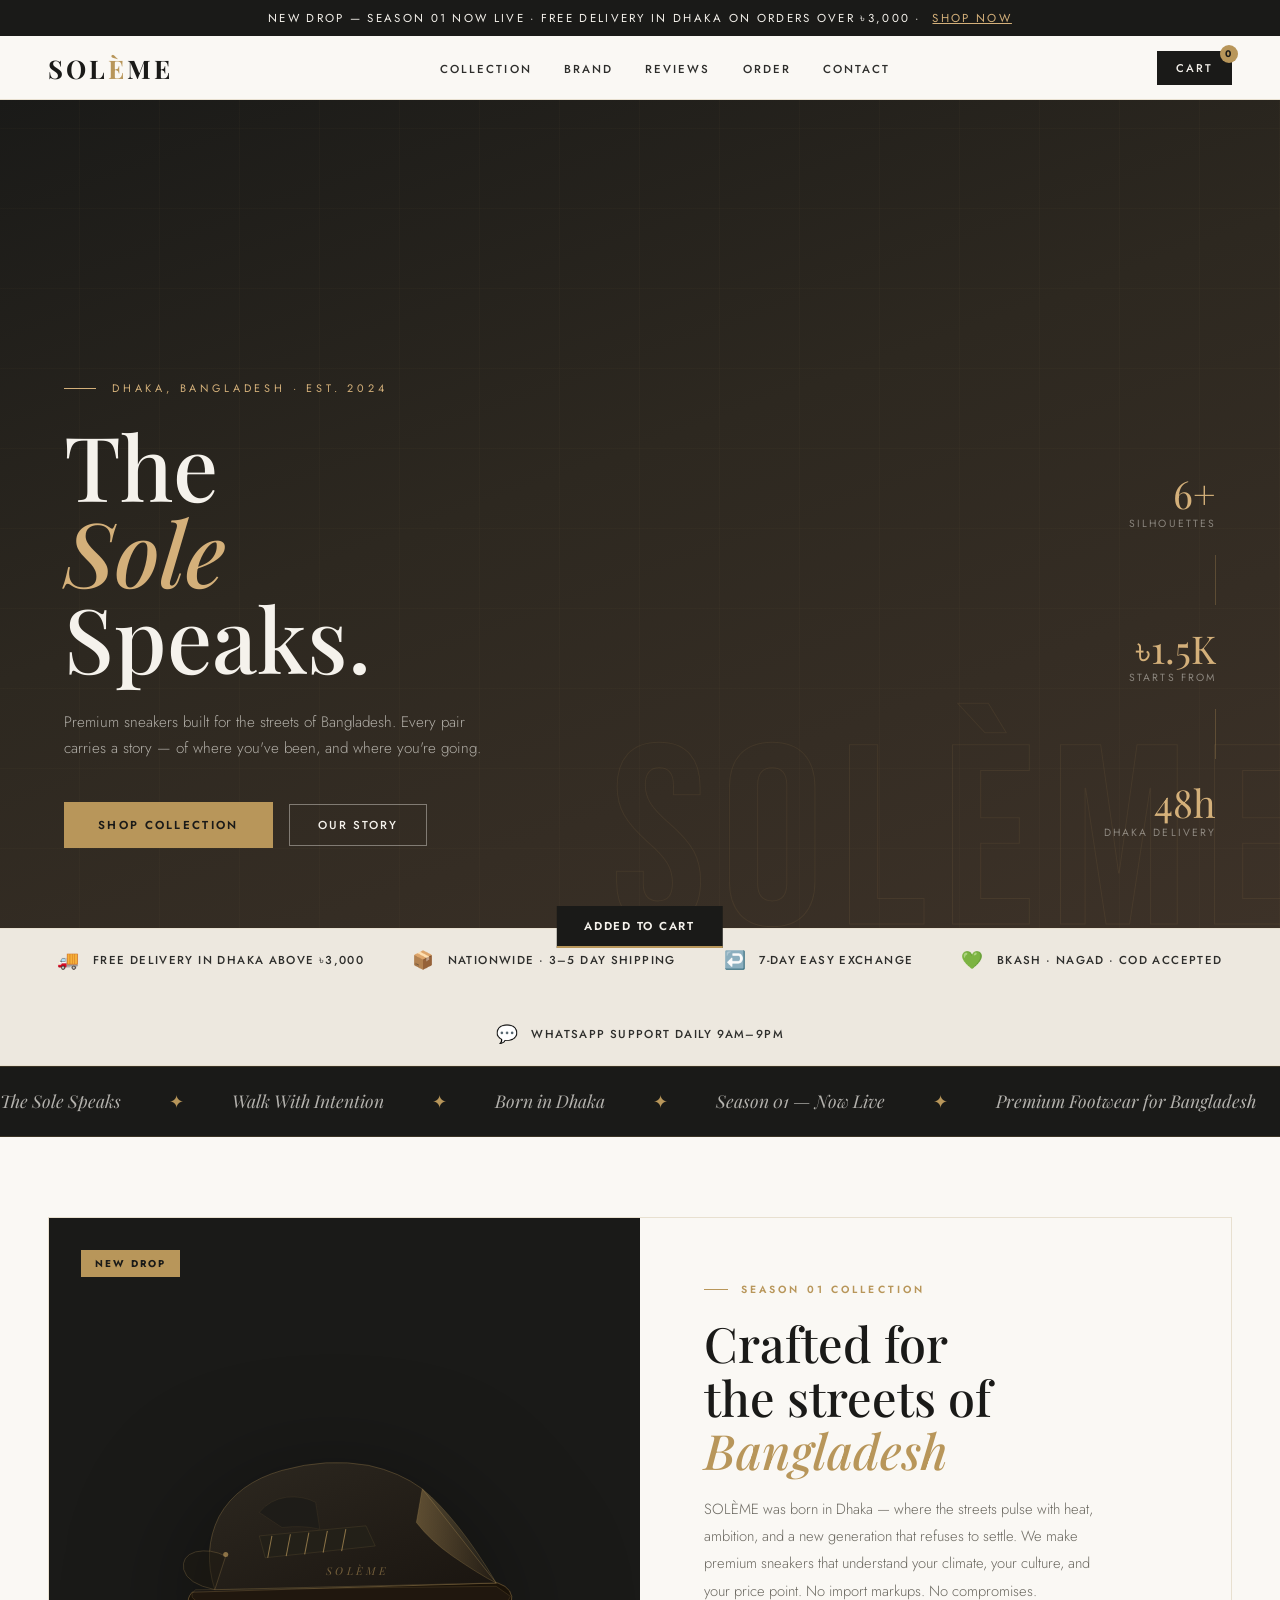
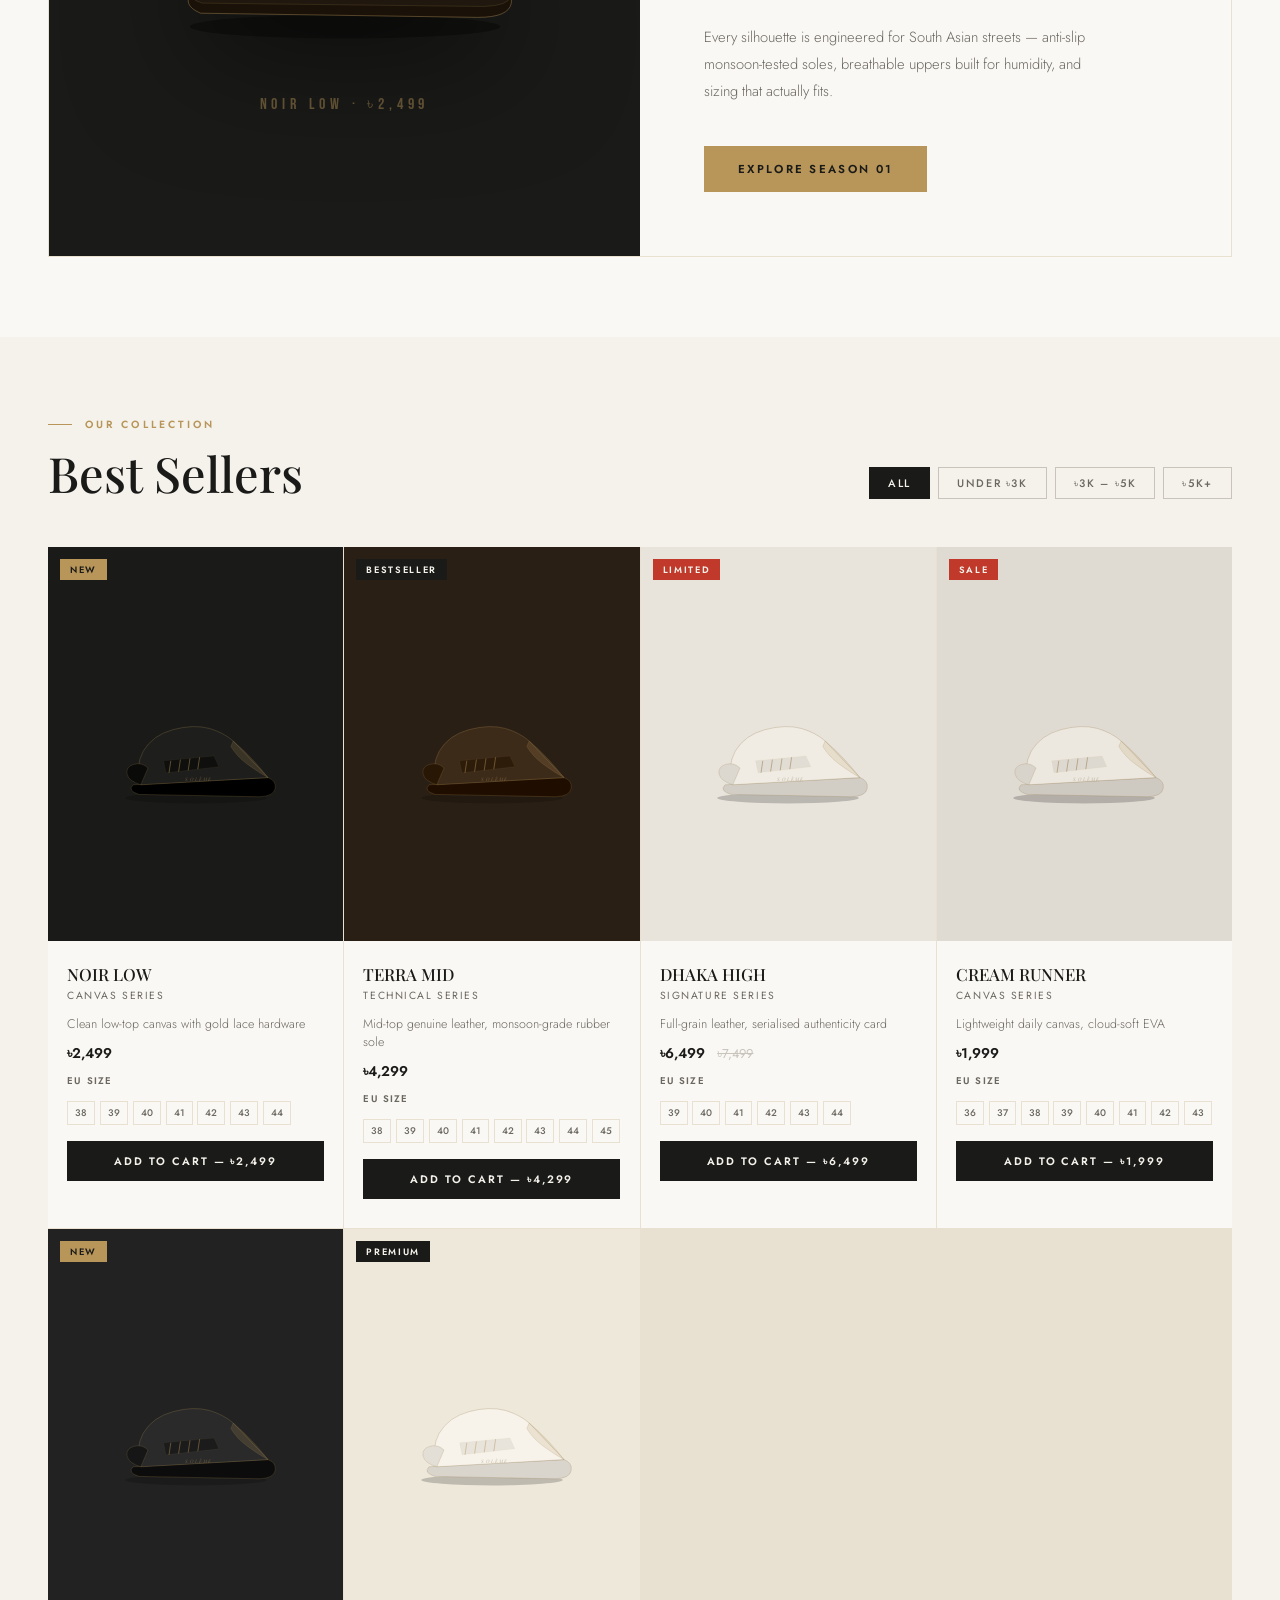
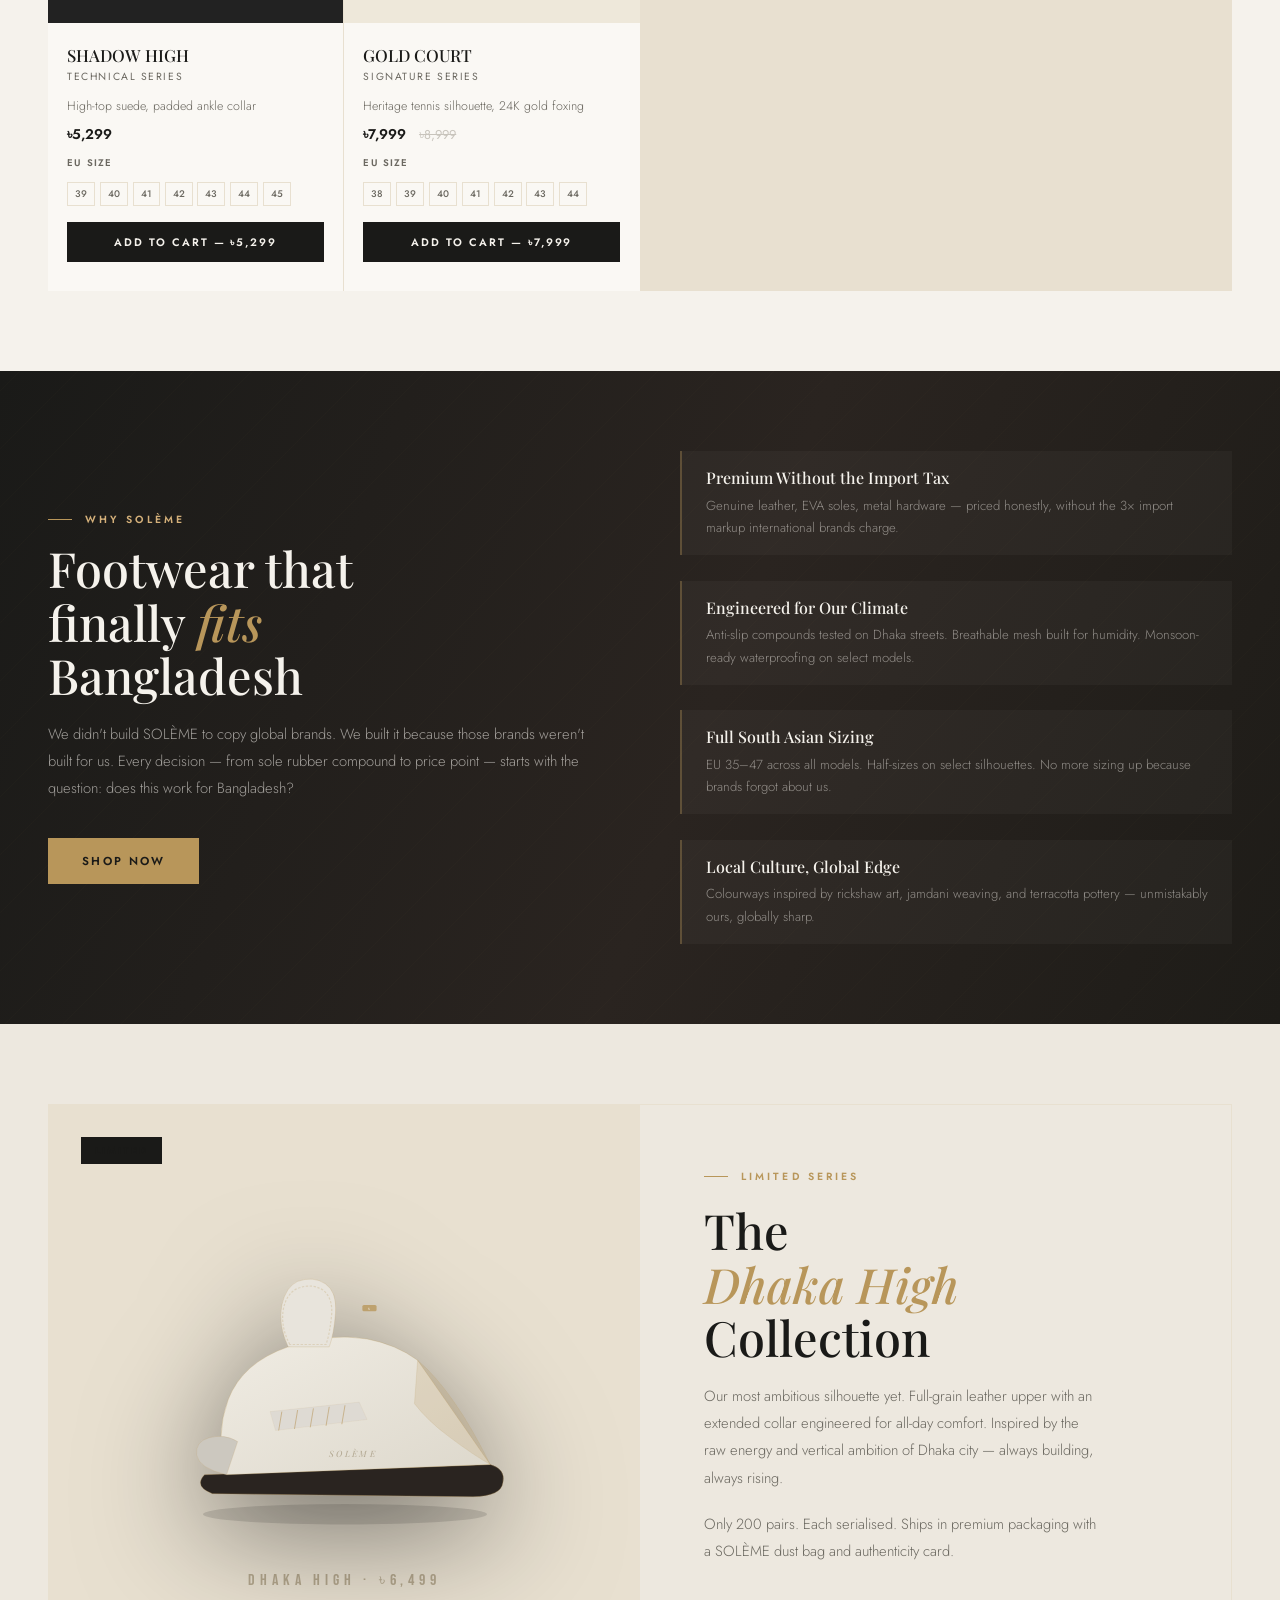
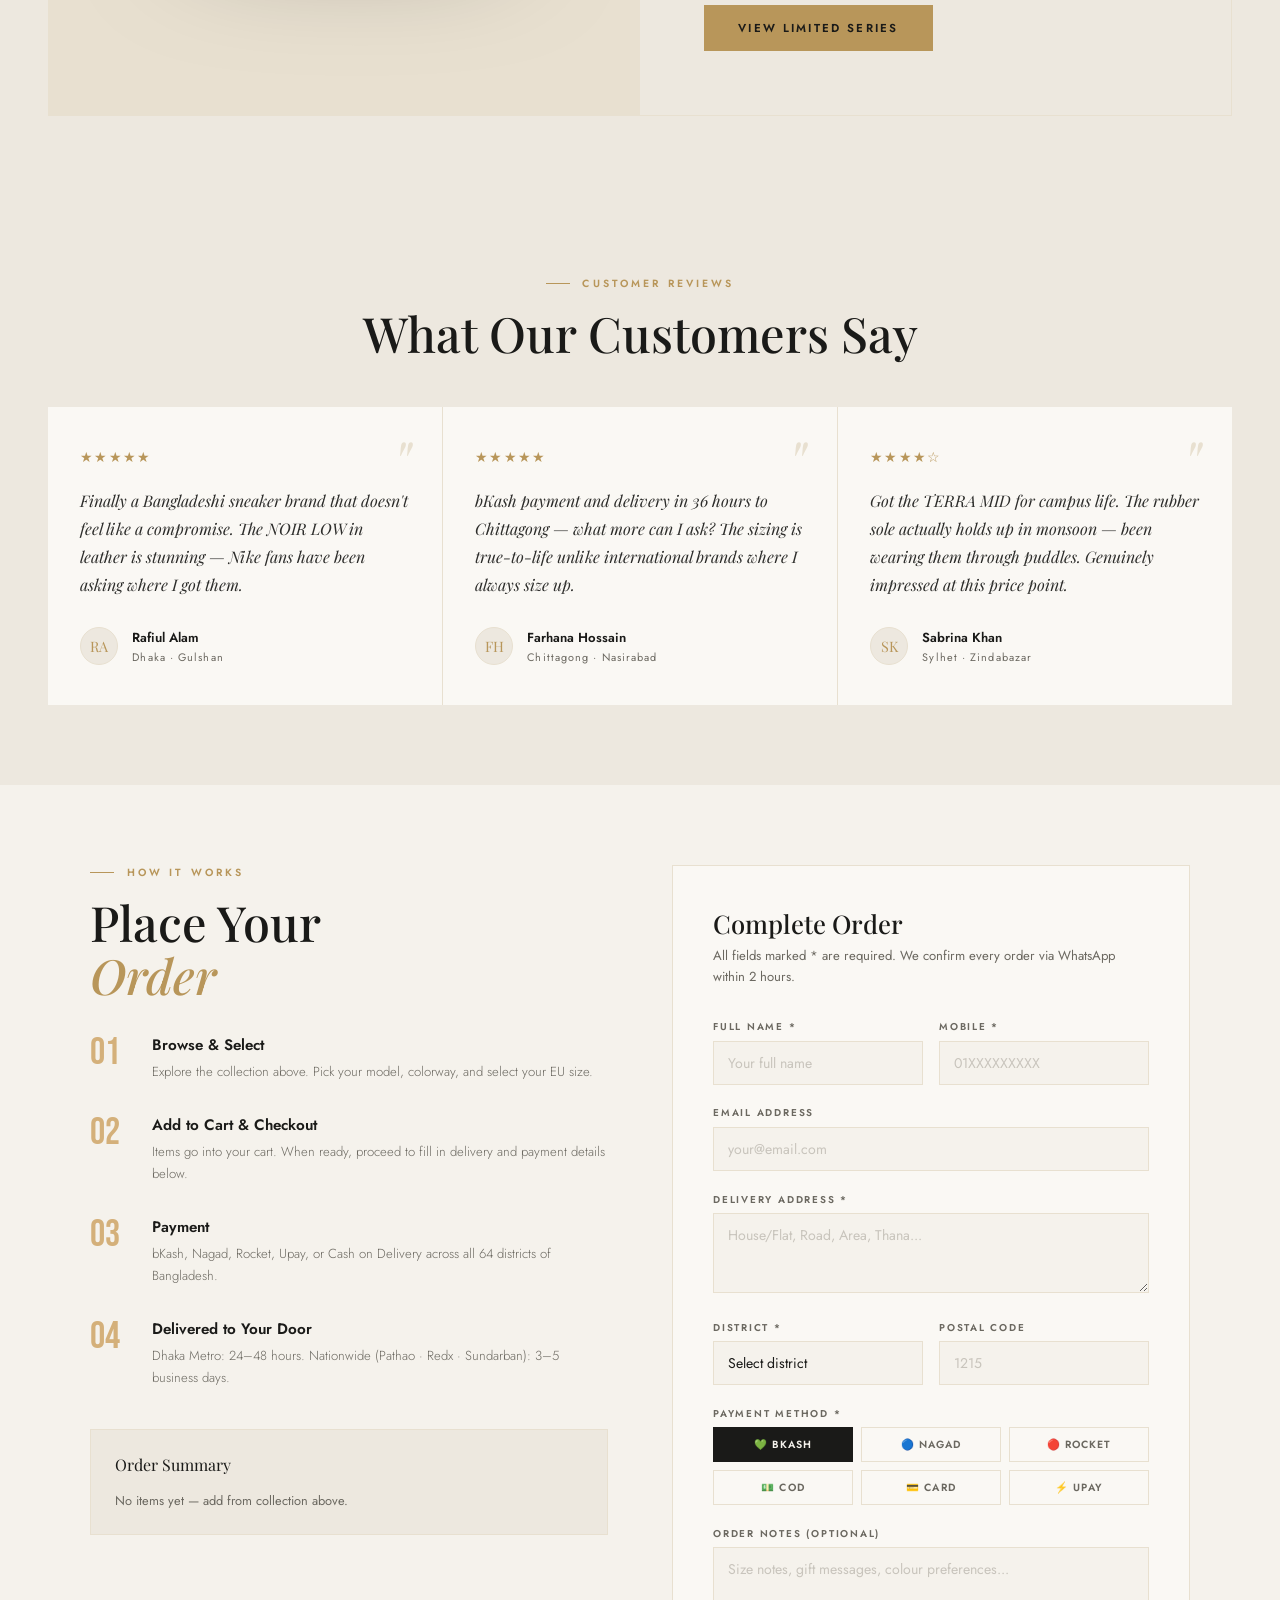
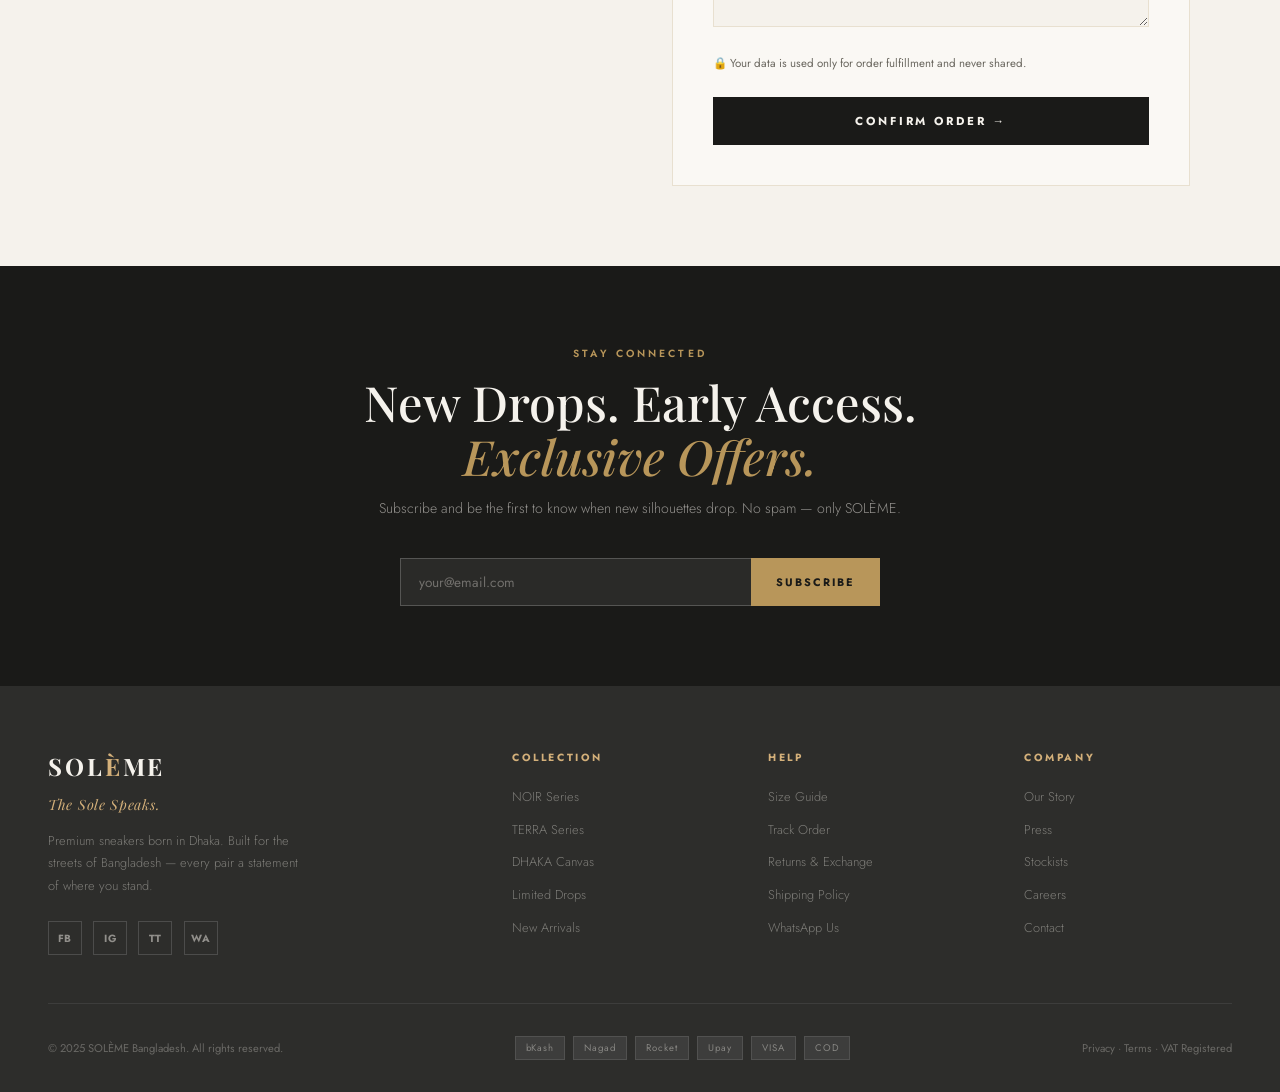
==== commit 94c20043: "Update index.html" ====
--- a/index.html
+++ b/index.html
@@ -3,1131 +3,1121 @@
 <head>
 <meta charset="UTF-8">
 <meta name="viewport" content="width=device-width, initial-scale=1.0">
-<title>SOLÈME — Walk With Intention</title>
-<link href="https://fonts.googleapis.com/css2?family=Cormorant+Garamond:ital,wght@0,300;0,400;0,600;1,300;1,400&family=DM+Sans:wght@300;400;500&family=Space+Mono:wght@400;700&display=swap" rel="stylesheet">
+<title>SOLÈME — The Sole Speaks</title>
+<link rel="preconnect" href="https://fonts.googleapis.com">
+<link href="https://fonts.googleapis.com/css2?family=Playfair+Display:ital,wght@0,400;0,500;0,700;1,400;1,500&family=Jost:wght@300;400;500;600&family=Bebas+Neue&display=swap" rel="stylesheet">
 <style>
-  :root {
-    --black: #0a0a0a;
-    --white: #f7f5f0;
-    --cream: #ede9e1;
-    --gold: #c9a96e;
-    --gold-dark: #9e7a45;
-    --grey: #888;
-    --light-grey: #d4d0c8;
-    --red: #c0392b;
-    --card-bg: #141414;
-    --border: rgba(201,169,110,0.25);
-  }
-  *, *::before, *::after { margin: 0; padding: 0; box-sizing: border-box; }
-  html { scroll-behavior: smooth; }
-  body {
-    font-family: 'DM Sans', sans-serif;
-    background: var(--black);
-    color: var(--white);
-    overflow-x: hidden;
-    cursor: none;
-  }
-  /* Custom cursor */
-  #cursor {
-    width: 10px; height: 10px;
-    background: var(--gold);
-    border-radius: 50%;
-    position: fixed; top: 0; left: 0;
-    pointer-events: none; z-index: 9999;
-    transform: translate(-50%,-50%);
-    transition: width 0.2s, height 0.2s, background 0.2s;
-  }
-  #cursor-ring {
-    width: 36px; height: 36px;
-    border: 1px solid rgba(201,169,110,0.5);
-    border-radius: 50%;
-    position: fixed; top: 0; left: 0;
-    pointer-events: none; z-index: 9998;
-    transform: translate(-50%,-50%);
-    transition: transform 0.12s ease-out, width 0.2s, height 0.2s;
-  }
-  body:hover #cursor { opacity: 1; }
-
-  /* Typography */
-  .serif { font-family: 'Cormorant Garamond', serif; }
-  .mono { font-family: 'Space Mono', monospace; }
-  h1,h2,h3 { font-family: 'Cormorant Garamond', serif; font-weight: 300; letter-spacing: 0.02em; }
-
-  /* Nav */
-  nav {
-    position: fixed; top: 0; left: 0; right: 0; z-index: 100;
-    display: flex; justify-content: space-between; align-items: center;
-    padding: 1.8rem 4rem;
-    transition: background 0.4s, padding 0.4s;
-  }
-  nav.scrolled {
-    background: rgba(10,10,10,0.95);
-    backdrop-filter: blur(12px);
-    padding: 1.2rem 4rem;
-    border-bottom: 1px solid var(--border);
-  }
-  .nav-logo {
-    font-family: 'Cormorant Garamond', serif;
-    font-size: 1.8rem; font-weight: 600;
-    letter-spacing: 0.25em; color: var(--white);
-    text-decoration: none;
-  }
-  .nav-logo span { color: var(--gold); }
-  .nav-links { display: flex; gap: 2.5rem; align-items: center; list-style: none; }
-  .nav-links a {
-    color: var(--light-grey); font-size: 0.8rem; letter-spacing: 0.15em;
-    text-decoration: none; text-transform: uppercase;
-    transition: color 0.2s;
-  }
-  .nav-links a:hover { color: var(--gold); }
-  .nav-cart {
-    position: relative; cursor: pointer; color: var(--white);
-    font-size: 0.8rem; letter-spacing: 0.1em; text-transform: uppercase;
-    background: transparent; border: 1px solid var(--gold);
-    padding: 0.5rem 1.4rem; transition: all 0.2s;
-  }
-  .nav-cart:hover { background: var(--gold); color: var(--black); }
-  .cart-count {
-    position: absolute; top: -8px; right: -8px;
-    background: var(--gold); color: var(--black);
-    font-size: 0.65rem; width: 18px; height: 18px;
-    border-radius: 50%; display: flex; align-items: center; justify-content: center;
-    font-weight: 700; font-family: 'Space Mono', monospace;
-  }
-
-  /* Hero */
-  #hero {
-    min-height: 100vh;
-    display: flex; align-items: center;
-    position: relative; overflow: hidden;
-    background: linear-gradient(135deg, #0a0a0a 0%, #111 40%, #0f0f0f 100%);
-  }
-  .hero-bg-text {
-    position: absolute; top: 50%; left: 50%;
-    transform: translate(-50%,-50%);
-    font-family: 'Cormorant Garamond', serif;
-    font-size: clamp(12rem, 22vw, 20rem);
-    font-weight: 300; letter-spacing: -0.02em;
-    color: transparent;
-    -webkit-text-stroke: 1px rgba(201,169,110,0.08);
-    white-space: nowrap; pointer-events: none;
-    z-index: 0;
-  }
-  .hero-content {
-    position: relative; z-index: 1;
-    padding: 0 4rem; max-width: 900px;
-  }
-  .hero-eyebrow {
-    font-family: 'Space Mono', monospace;
-    font-size: 0.7rem; letter-spacing: 0.3em;
-    color: var(--gold); text-transform: uppercase;
-    margin-bottom: 1.5rem;
-    display: flex; align-items: center; gap: 1rem;
-  }
-  .hero-eyebrow::before {
-    content: ''; display: block; width: 40px; height: 1px; background: var(--gold);
-  }
-  .hero-title {
-    font-size: clamp(4rem, 8vw, 7.5rem);
-    font-weight: 300; line-height: 0.95;
-    margin-bottom: 2rem;
-  }
-  .hero-title em { color: var(--gold); font-style: italic; }
-  .hero-sub {
-    font-size: 1rem; color: var(--grey); line-height: 1.7;
-    max-width: 480px; margin-bottom: 3rem;
-    font-weight: 300;
-  }
-  .hero-actions { display: flex; gap: 1.5rem; align-items: center; }
-  .btn-primary {
-    background: var(--gold); color: var(--black);
-    padding: 1rem 2.5rem; font-size: 0.8rem;
-    letter-spacing: 0.2em; text-transform: uppercase;
-    border: none; cursor: pointer;
-    font-family: 'DM Sans', sans-serif; font-weight: 500;
-    transition: all 0.25s; text-decoration: none; display: inline-block;
-  }
-  .btn-primary:hover { background: var(--white); transform: translateY(-2px); }
-  .btn-secondary {
-    color: var(--white); font-size: 0.8rem;
-    letter-spacing: 0.15em; text-transform: uppercase;
-    border: none; background: transparent; cursor: pointer;
-    font-family: 'DM Sans', sans-serif;
-    display: flex; align-items: center; gap: 0.8rem;
-    transition: color 0.2s; text-decoration: none;
-  }
-  .btn-secondary::after {
-    content: '→'; transition: transform 0.2s;
-  }
-  .btn-secondary:hover { color: var(--gold); }
-  .btn-secondary:hover::after { transform: translateX(4px); }
-  .hero-scroll {
-    position: absolute; bottom: 3rem; right: 4rem;
-    font-family: 'Space Mono', monospace; font-size: 0.65rem;
-    letter-spacing: 0.2em; color: var(--grey);
-    writing-mode: vertical-rl; text-orientation: mixed;
-    display: flex; align-items: center; gap: 1rem;
-  }
-  .hero-scroll::before {
-    content: ''; display: block; width: 1px; height: 60px; background: var(--gold);
-  }
-  .hero-badge {
-    position: absolute; top: 40%; right: 6rem;
-    width: 120px; height: 120px; border-radius: 50%;
-    border: 1px solid var(--border);
-    display: flex; align-items: center; justify-content: center;
-    flex-direction: column; text-align: center;
-    animation: rotate 20s linear infinite;
-  }
-  @keyframes rotate {
-    from { transform: rotate(0deg); }
-    to { transform: rotate(360deg); }
-  }
-  .hero-badge-inner { animation: rotate 20s linear infinite reverse; font-size: 0.6rem; letter-spacing: 0.15em; color: var(--gold); }
-  .floating-shoe {
-    position: absolute; right: 4rem; top: 50%;
-    transform: translateY(-50%);
-    width: 420px; height: 300px;
-    display: flex; align-items: center; justify-content: center;
-    filter: drop-shadow(0 20px 60px rgba(201,169,110,0.15));
-  }
-
-  /* Section styles */
-  section { padding: 7rem 4rem; }
-  .section-label {
-    font-family: 'Space Mono', monospace; font-size: 0.65rem;
-    letter-spacing: 0.3em; color: var(--gold); text-transform: uppercase;
-    margin-bottom: 1.5rem; display: flex; align-items: center; gap: 1rem;
-  }
-  .section-label::before { content: '—'; }
-
-  /* Brand Story */
-  #brand-story { background: #0d0d0d; }
-  .story-grid { display: grid; grid-template-columns: 1fr 1fr; gap: 5rem; align-items: center; }
-  .story-title { font-size: clamp(2.5rem, 4vw, 3.5rem); line-height: 1.1; margin-bottom: 2rem; }
-  .story-title em { color: var(--gold); font-style: italic; }
-  .story-text { color: var(--grey); line-height: 1.9; font-size: 0.95rem; font-weight: 300; }
-  .story-text p + p { margin-top: 1.5rem; }
-  .story-stats {
-    display: grid; grid-template-columns: 1fr 1fr; gap: 2rem; margin-top: 3rem;
-    border-top: 1px solid var(--border); padding-top: 3rem;
-  }
-  .stat-num { font-family: 'Cormorant Garamond', serif; font-size: 3rem; color: var(--gold); font-weight: 300; }
-  .stat-label { font-size: 0.75rem; letter-spacing: 0.15em; text-transform: uppercase; color: var(--grey); margin-top: 0.3rem; }
-  .story-visual {
-    position: relative; height: 500px;
-    background: #161616; border: 1px solid var(--border);
-    display: flex; align-items: center; justify-content: center;
-    overflow: hidden;
-  }
-  .story-visual::before {
-    content: 'SOLÈME'; position: absolute;
-    font-family: 'Cormorant Garamond', serif;
-    font-size: 8rem; font-weight: 300; color: transparent;
-    -webkit-text-stroke: 1px rgba(201,169,110,0.12);
-    letter-spacing: 0.3em;
-  }
-  .story-visual svg { position: relative; z-index: 1; }
-
-  /* Collection */
-  #collection { background: var(--black); }
-  .collection-header { display: flex; justify-content: space-between; align-items: flex-end; margin-bottom: 4rem; }
-  .collection-title { font-size: clamp(2.5rem, 4vw, 3.5rem); }
-  .filter-tabs { display: flex; gap: 0.5rem; flex-wrap: wrap; }
-  .filter-tab {
-    padding: 0.5rem 1.2rem; font-size: 0.75rem;
-    letter-spacing: 0.1em; text-transform: uppercase;
-    background: transparent; border: 1px solid var(--border);
-    color: var(--grey); cursor: pointer; transition: all 0.2s;
-    font-family: 'DM Sans', sans-serif;
-  }
-  .filter-tab.active, .filter-tab:hover {
-    background: var(--gold); border-color: var(--gold); color: var(--black);
-  }
-  .product-grid { display: grid; grid-template-columns: repeat(3, 1fr); gap: 2px; }
-  .product-card {
-    position: relative; background: var(--card-bg);
-    overflow: hidden; cursor: pointer;
-    transition: transform 0.3s;
-  }
-  .product-card:hover { transform: scale(1.01); z-index: 2; }
-  .product-card:hover .product-hover { opacity: 1; }
-  .product-card:hover .product-img-wrap svg { transform: scale(1.05); }
-  .product-img-wrap {
-    height: 280px; display: flex; align-items: center; justify-content: center;
-    background: #1a1a1a; position: relative; overflow: hidden;
-  }
-  .product-img-wrap svg { transition: transform 0.4s ease; }
-  .product-badge {
-    position: absolute; top: 1rem; left: 1rem;
-    font-family: 'Space Mono', monospace; font-size: 0.6rem;
-    letter-spacing: 0.15em; text-transform: uppercase;
-    padding: 0.3rem 0.7rem; background: var(--gold); color: var(--black);
-  }
-  .product-hover {
-    position: absolute; inset: 0; background: rgba(10,10,10,0.85);
-    display: flex; align-items: center; justify-content: center;
-    opacity: 0; transition: opacity 0.3s;
-  }
-  .product-info { padding: 1.5rem; border-top: 1px solid rgba(255,255,255,0.06); }
-  .product-name { font-family: 'Cormorant Garamond', serif; font-size: 1.3rem; margin-bottom: 0.3rem; }
-  .product-meta { display: flex; justify-content: space-between; align-items: center; margin-top: 0.8rem; }
-  .product-price { font-family: 'Space Mono', monospace; font-size: 0.9rem; color: var(--gold); }
-  .product-price .taka { font-size: 0.7rem; opacity: 0.7; }
-  .product-sizes { display: flex; gap: 0.4rem; flex-wrap: wrap; }
-  .size-chip {
-    font-size: 0.65rem; padding: 0.25rem 0.5rem;
-    border: 1px solid var(--border); color: var(--grey);
-    cursor: pointer; transition: all 0.15s;
-    font-family: 'Space Mono', monospace;
-  }
-  .size-chip:hover { border-color: var(--gold); color: var(--gold); }
-  .size-chip.selected { background: var(--gold); border-color: var(--gold); color: var(--black); }
-  .add-btn {
-    width: 100%; padding: 0.9rem; background: var(--gold); color: var(--black);
-    border: none; cursor: pointer; font-size: 0.75rem;
-    letter-spacing: 0.2em; text-transform: uppercase;
-    font-family: 'DM Sans', sans-serif; font-weight: 500;
-    margin-top: 1rem; transition: all 0.2s;
-  }
-  .add-btn:hover { background: var(--white); }
-
-  /* Positioning / Brand Pillars */
-  #brand-pillars { background: #080808; }
-  .pillars-title { font-size: clamp(2rem, 3.5vw, 3rem); margin-bottom: 4rem; max-width: 600px; }
-  .pillars-title em { color: var(--gold); font-style: italic; }
-  .pillars-grid { display: grid; grid-template-columns: repeat(4, 1fr); gap: 1px; background: var(--border); }
-  .pillar {
-    background: var(--black); padding: 2.5rem 2rem;
-    transition: background 0.3s;
-  }
-  .pillar:hover { background: #141414; }
-  .pillar-num {
-    font-family: 'Space Mono', monospace; font-size: 0.65rem;
-    color: var(--gold); letter-spacing: 0.2em; margin-bottom: 1.5rem;
-  }
-  .pillar-icon { font-size: 2rem; margin-bottom: 1.2rem; color: var(--gold); }
-  .pillar h3 { font-size: 1.3rem; margin-bottom: 1rem; line-height: 1.2; }
-  .pillar p { font-size: 0.85rem; color: var(--grey); line-height: 1.7; }
-
-  /* Target Market */
-  #target-market { background: #0d0d0d; }
-  .market-intro { max-width: 700px; margin-bottom: 5rem; }
-  .market-intro h2 { font-size: clamp(2.5rem, 4vw, 3.5rem); margin-bottom: 1.5rem; }
-  .market-intro p { color: var(--grey); line-height: 1.8; }
-  .market-segments { display: grid; grid-template-columns: repeat(3, 1fr); gap: 2rem; }
-  .segment {
-    border: 1px solid var(--border); padding: 2.5rem 2rem;
-    position: relative; overflow: hidden;
-    transition: border-color 0.3s;
-  }
-  .segment:hover { border-color: var(--gold); }
-  .segment::after {
-    content: ''; position: absolute; bottom: 0; left: 0; right: 0;
-    height: 2px; background: linear-gradient(90deg, var(--gold), transparent);
-    transform: scaleX(0); transform-origin: left; transition: transform 0.4s;
-  }
-  .segment:hover::after { transform: scaleX(1); }
-  .seg-age {
-    font-family: 'Cormorant Garamond', serif; font-size: 3.5rem;
-    color: var(--gold); font-weight: 300; line-height: 1;
-    margin-bottom: 0.5rem;
-  }
-  .seg-label {
-    font-family: 'Space Mono', monospace; font-size: 0.65rem;
-    letter-spacing: 0.2em; text-transform: uppercase;
-    color: var(--grey); margin-bottom: 1.5rem;
-  }
-  .seg-title { font-size: 1.2rem; margin-bottom: 1rem; }
-  .seg-desc { font-size: 0.85rem; color: var(--grey); line-height: 1.7; }
-  .seg-tags { display: flex; flex-wrap: wrap; gap: 0.5rem; margin-top: 1.5rem; }
-  .seg-tag {
-    font-size: 0.65rem; padding: 0.25rem 0.7rem;
-    border: 1px solid var(--border); color: var(--grey);
-    letter-spacing: 0.1em;
-  }
-
-  /* Pricing BD */
-  #pricing { background: var(--black); }
-  .pricing-header { display: flex; justify-content: space-between; align-items: flex-end; margin-bottom: 4rem; flex-wrap: wrap; gap: 2rem; }
-  .pricing-title { font-size: clamp(2rem, 3.5vw, 3rem); }
-  .bd-note {
-    background: rgba(201,169,110,0.1); border: 1px solid var(--border);
-    padding: 1rem 1.5rem; max-width: 320px;
-  }
-  .bd-note p { font-size: 0.8rem; color: var(--grey); line-height: 1.6; }
-  .bd-note strong { color: var(--gold); }
-  .pricing-tiers { display: grid; grid-template-columns: repeat(3, 1fr); gap: 1px; background: var(--border); }
-  .price-tier {
-    background: var(--black); padding: 3rem 2.5rem;
-    position: relative; transition: background 0.3s;
-  }
-  .price-tier.featured { background: #141414; }
-  .price-tier.featured::before {
-    content: 'MOST POPULAR';
-    position: absolute; top: -1px; left: 50%; transform: translateX(-50%);
-    background: var(--gold); color: var(--black);
-    font-family: 'Space Mono', monospace; font-size: 0.6rem;
-    letter-spacing: 0.2em; padding: 0.3rem 1rem;
-  }
-  .tier-name { font-family: 'Space Mono', monospace; font-size: 0.7rem; letter-spacing: 0.2em; text-transform: uppercase; color: var(--gold); margin-bottom: 1.5rem; }
-  .tier-price { font-family: 'Cormorant Garamond', serif; font-size: 3.5rem; font-weight: 300; margin-bottom: 0.5rem; }
-  .tier-price-sub { font-size: 0.8rem; color: var(--grey); margin-bottom: 2.5rem; }
-  .tier-features { list-style: none; }
-  .tier-features li { padding: 0.7rem 0; border-bottom: 1px solid rgba(255,255,255,0.05); font-size: 0.85rem; color: var(--grey); display: flex; align-items: center; gap: 0.8rem; }
-  .tier-features li::before { content: '✓'; color: var(--gold); font-size: 0.75rem; }
-  .tier-features li.no::before { content: '×'; color: #444; }
-  .tier-features li.no { color: #333; }
-
-  /* How to Order */
-  #how-to-order { background: #0a0a0a; }
-  .order-steps { display: grid; grid-template-columns: repeat(4, 1fr); gap: 3rem; margin-top: 4rem; }
-  .order-step { position: relative; }
-  .step-num {
-    font-family: 'Cormorant Garamond', serif; font-size: 5rem; font-weight: 300;
-    color: transparent; -webkit-text-stroke: 1px rgba(201,169,110,0.3);
-    line-height: 1; margin-bottom: 1.5rem;
-  }
-  .step-title { font-size: 1.1rem; margin-bottom: 0.8rem; }
-  .step-desc { font-size: 0.85rem; color: var(--grey); line-height: 1.7; }
-  .order-step::after {
-    content: '→'; position: absolute; top: 1.5rem; right: -1.5rem;
-    color: rgba(201,169,110,0.3); font-size: 1.5rem;
-  }
-  .order-step:last-child::after { display: none; }
-
-  /* Order Form */
-  #order-form { background: #0d0d0d; }
-  .order-form-grid { display: grid; grid-template-columns: 1fr 1fr; gap: 5rem; align-items: start; }
-  .form-title { font-size: clamp(2rem, 3vw, 2.8rem); margin-bottom: 0.5rem; }
-  .form-subtitle { color: var(--grey); font-size: 0.9rem; margin-bottom: 3rem; line-height: 1.7; }
-  .order-summary {
-    background: #141414; border: 1px solid var(--border);
-    padding: 2rem; margin-bottom: 2rem;
-  }
-  .order-summary h4 { font-family: 'Cormorant Garamond', serif; font-size: 1.3rem; margin-bottom: 1.5rem; }
-  .order-item { display: flex; justify-content: space-between; padding: 0.8rem 0; border-bottom: 1px solid rgba(255,255,255,0.05); font-size: 0.85rem; }
-  .order-item:last-child { border: none; font-weight: 500; color: var(--gold); font-size: 0.95rem; }
-  .form-group { margin-bottom: 1.5rem; }
-  .form-row { display: grid; grid-template-columns: 1fr 1fr; gap: 1rem; }
-  label { font-size: 0.7rem; letter-spacing: 0.15em; text-transform: uppercase; color: var(--grey); display: block; margin-bottom: 0.5rem; font-family: 'Space Mono', monospace; }
-  input, select, textarea {
-    width: 100%; background: #141414; border: 1px solid var(--border);
-    color: var(--white); padding: 0.85rem 1rem;
-    font-family: 'DM Sans', sans-serif; font-size: 0.9rem;
-    outline: none; transition: border-color 0.2s;
-    -webkit-appearance: none;
-  }
-  input:focus, select:focus, textarea:focus { border-color: var(--gold); }
-  input::placeholder, textarea::placeholder { color: #444; }
-  select option { background: #141414; }
-  textarea { resize: vertical; min-height: 100px; }
-  .payment-methods { display: grid; grid-template-columns: repeat(3, 1fr); gap: 0.8rem; margin-top: 0.5rem; }
-  .payment-btn {
-    padding: 0.8rem; border: 1px solid var(--border);
-    background: transparent; color: var(--grey);
-    cursor: pointer; font-family: 'Space Mono', monospace;
-    font-size: 0.65rem; letter-spacing: 0.1em;
-    text-transform: uppercase; transition: all 0.2s;
-    display: flex; align-items: center; justify-content: center; gap: 0.5rem;
-  }
-  .payment-btn.active, .payment-btn:hover { border-color: var(--gold); color: var(--gold); background: rgba(201,169,110,0.08); }
-  .submit-btn {
-    width: 100%; padding: 1.2rem; background: var(--gold); color: var(--black);
-    border: none; cursor: pointer; font-size: 0.85rem;
-    letter-spacing: 0.25em; text-transform: uppercase;
-    font-family: 'DM Sans', sans-serif; font-weight: 500;
-    margin-top: 2rem; transition: all 0.25s; position: relative; overflow: hidden;
-  }
-  .submit-btn::after {
-    content: ''; position: absolute; inset: 0;
-    background: rgba(255,255,255,0.15);
-    transform: translateX(-100%); transition: transform 0.3s;
-  }
-  .submit-btn:hover::after { transform: translateX(0); }
-  .submit-btn:hover { transform: translateY(-2px); box-shadow: 0 8px 30px rgba(201,169,110,0.3); }
-
-  /* Testimonials */
-  #testimonials { background: var(--black); }
-  .testimonials-grid { display: grid; grid-template-columns: repeat(3, 1fr); gap: 2rem; margin-top: 4rem; }
-  .testimonial {
-    border: 1px solid var(--border); padding: 2.5rem;
-    position: relative; transition: border-color 0.3s;
-  }
-  .testimonial:hover { border-color: var(--gold); }
-  .testimonial::before {
-    content: '"'; position: absolute; top: 1.5rem; right: 2rem;
-    font-family: 'Cormorant Garamond', serif; font-size: 5rem;
-    color: rgba(201,169,110,0.1); line-height: 1;
-  }
-  .testimonial-text { font-size: 0.9rem; color: var(--grey); line-height: 1.8; margin-bottom: 2rem; font-style: italic; font-family: 'Cormorant Garamond', serif; font-size: 1rem; }
-  .testimonial-author { display: flex; align-items: center; gap: 1rem; }
-  .author-avatar {
-    width: 40px; height: 40px; border-radius: 50%;
-    background: rgba(201,169,110,0.15); display: flex; align-items: center; justify-content: center;
-    font-family: 'Cormorant Garamond', serif; font-size: 1rem; color: var(--gold);
-    border: 1px solid var(--border);
-  }
-  .author-name { font-size: 0.85rem; font-weight: 500; }
-  .author-loc { font-size: 0.75rem; color: var(--grey); font-family: 'Space Mono', monospace; }
-  .stars { color: var(--gold); font-size: 0.75rem; margin-bottom: 1rem; letter-spacing: 0.1em; }
-
-  /* Delivery Banner */
-  #delivery { background: var(--gold); padding: 2rem 4rem; }
-  .delivery-inner { display: flex; justify-content: space-between; align-items: center; flex-wrap: wrap; gap: 2rem; }
-  .delivery-item { display: flex; align-items: center; gap: 1rem; }
-  .delivery-icon { font-size: 1.5rem; }
-  .delivery-text strong { display: block; font-size: 0.9rem; color: var(--black); font-weight: 500; letter-spacing: 0.05em; }
-  .delivery-text span { font-size: 0.75rem; color: rgba(10,10,10,0.6); }
-
-  /* Footer */
-  footer { background: #070707; border-top: 1px solid var(--border); padding: 5rem 4rem 2rem; }
-  .footer-grid { display: grid; grid-template-columns: 2fr 1fr 1fr 1fr; gap: 4rem; margin-bottom: 4rem; }
-  .footer-brand h3 { font-family: 'Cormorant Garamond', serif; font-size: 2rem; font-weight: 300; letter-spacing: 0.2em; margin-bottom: 1rem; }
-  .footer-brand p { font-size: 0.85rem; color: var(--grey); line-height: 1.8; max-width: 280px; }
-  .footer-col h4 { font-family: 'Space Mono', monospace; font-size: 0.65rem; letter-spacing: 0.25em; text-transform: uppercase; color: var(--gold); margin-bottom: 1.5rem; }
-  .footer-col ul { list-style: none; }
-  .footer-col ul li { margin-bottom: 0.8rem; }
-  .footer-col ul li a { color: var(--grey); font-size: 0.85rem; text-decoration: none; transition: color 0.2s; }
-  .footer-col ul li a:hover { color: var(--white); }
-  .footer-bottom { display: flex; justify-content: space-between; align-items: center; padding-top: 2rem; border-top: 1px solid var(--border); font-size: 0.75rem; color: var(--grey); flex-wrap: wrap; gap: 1rem; }
-  .social-links { display: flex; gap: 1rem; }
-  .social-links a {
-    width: 36px; height: 36px; border: 1px solid var(--border);
-    display: flex; align-items: center; justify-content: center;
-    color: var(--grey); font-size: 0.7rem; text-decoration: none;
-    transition: all 0.2s; font-family: 'Space Mono', monospace;
-    letter-spacing: 0.05em;
-  }
-  .social-links a:hover { border-color: var(--gold); color: var(--gold); }
-
-  /* Cart Sidebar */
-  #cart-sidebar {
-    position: fixed; top: 0; right: -480px; width: 480px; height: 100vh;
-    background: #0f0f0f; border-left: 1px solid var(--border);
-    z-index: 200; transition: right 0.4s cubic-bezier(0.4,0,0.2,1);
-    display: flex; flex-direction: column;
-    overflow-y: auto;
-  }
-  #cart-sidebar.open { right: 0; }
-  .cart-header { padding: 2rem; border-bottom: 1px solid var(--border); display: flex; justify-content: space-between; align-items: center; }
-  .cart-header h3 { font-family: 'Cormorant Garamond', serif; font-size: 1.5rem; }
-  .cart-close {
-    background: transparent; border: 1px solid var(--border);
-    color: var(--white); width: 36px; height: 36px;
-    cursor: pointer; font-size: 1rem; transition: all 0.2s;
-  }
-  .cart-close:hover { border-color: var(--gold); color: var(--gold); }
-  .cart-items { flex: 1; padding: 1.5rem 2rem; overflow-y: auto; }
-  .cart-empty { text-align: center; padding: 3rem; color: var(--grey); }
-  .cart-empty p { font-family: 'Cormorant Garamond', serif; font-size: 1.3rem; }
-  .cart-item { display: flex; gap: 1rem; padding: 1.2rem 0; border-bottom: 1px solid rgba(255,255,255,0.05); }
-  .cart-item-img {
-    width: 80px; height: 80px; background: #1a1a1a;
-    display: flex; align-items: center; justify-content: center; flex-shrink: 0;
-  }
-  .cart-item-details { flex: 1; }
-  .cart-item-name { font-family: 'Cormorant Garamond', serif; font-size: 1rem; margin-bottom: 0.3rem; }
-  .cart-item-size { font-family: 'Space Mono', monospace; font-size: 0.65rem; color: var(--grey); }
-  .cart-item-price { font-family: 'Space Mono', monospace; font-size: 0.85rem; color: var(--gold); margin-top: 0.5rem; }
-  .cart-item-qty { display: flex; align-items: center; gap: 0.8rem; margin-top: 0.8rem; }
-  .qty-btn { background: transparent; border: 1px solid var(--border); color: var(--white); width: 26px; height: 26px; cursor: pointer; font-size: 0.85rem; transition: all 0.15s; }
-  .qty-btn:hover { border-color: var(--gold); color: var(--gold); }
-  .cart-footer { padding: 2rem; border-top: 1px solid var(--border); }
-  .cart-total { display: flex; justify-content: space-between; margin-bottom: 1.5rem; font-size: 0.9rem; }
-  .cart-total strong { color: var(--gold); font-family: 'Space Mono', monospace; font-size: 1rem; }
-  .checkout-btn {
-    width: 100%; padding: 1rem; background: var(--gold); color: var(--black);
-    border: none; cursor: pointer; font-family: 'DM Sans', sans-serif;
-    font-size: 0.8rem; letter-spacing: 0.2em; text-transform: uppercase;
-    font-weight: 500; transition: background 0.2s;
-  }
-  .checkout-btn:hover { background: var(--white); }
-  .overlay {
-    position: fixed; inset: 0; background: rgba(0,0,0,0.7);
-    z-index: 150; opacity: 0; pointer-events: none; transition: opacity 0.4s;
-  }
-  .overlay.show { opacity: 1; pointer-events: all; }
-
-  /* Toast */
-  #toast {
-    position: fixed; bottom: 2rem; left: 50%; transform: translateX(-50%) translateY(100px);
-    background: var(--gold); color: var(--black); padding: 1rem 2rem;
-    font-family: 'Space Mono', monospace; font-size: 0.75rem; letter-spacing: 0.1em;
-    z-index: 500; transition: transform 0.4s cubic-bezier(0.4,0,0.2,1);
-  }
-  #toast.show { transform: translateX(-50%) translateY(0); }
-
-  /* Success Modal */
-  #success-modal {
-    position: fixed; inset: 0; background: rgba(0,0,0,0.9);
-    z-index: 300; display: none; align-items: center; justify-content: center;
-  }
-  #success-modal.show { display: flex; }
-  .modal-box {
-    background: #141414; border: 1px solid var(--border);
-    padding: 4rem; max-width: 500px; text-align: center;
-    position: relative; animation: slideUp 0.4s ease;
-  }
-  @keyframes slideUp {
-    from { transform: translateY(40px); opacity: 0; }
-    to { transform: translateY(0); opacity: 1; }
-  }
-  .modal-check { font-size: 3rem; color: var(--gold); margin-bottom: 1.5rem; }
-  .modal-title { font-family: 'Cormorant Garamond', serif; font-size: 2.5rem; margin-bottom: 1rem; }
-  .modal-sub { color: var(--grey); line-height: 1.7; font-size: 0.9rem; }
-  .modal-close {
-    position: absolute; top: 1.5rem; right: 1.5rem;
-    background: transparent; border: 1px solid var(--border);
-    color: var(--grey); width: 32px; height: 32px; cursor: pointer;
-    font-size: 0.9rem; transition: all 0.2s;
-  }
-  .modal-close:hover { border-color: var(--gold); color: var(--gold); }
-  .modal-order-id { font-family: 'Space Mono', monospace; font-size: 0.75rem; color: var(--gold); margin-top: 1.5rem; padding: 0.8rem; background: rgba(201,169,110,0.1); border: 1px solid var(--border); }
-
-  /* Responsive */
-  @media (max-width: 1024px) {
-    nav { padding: 1.5rem 2rem; }
-    nav.scrolled { padding: 1rem 2rem; }
-    section { padding: 5rem 2rem; }
-    .hero-content { padding: 0 2rem; }
-    .floating-shoe, .hero-badge { display: none; }
-    .product-grid { grid-template-columns: repeat(2, 1fr); }
-    .pillars-grid { grid-template-columns: repeat(2, 1fr); }
-    .order-steps { grid-template-columns: repeat(2, 1fr); }
-    .order-step::after { display: none; }
-    .footer-grid { grid-template-columns: 1fr 1fr; }
-    .hero-scroll { display: none; }
-    #cart-sidebar { width: 100%; right: -100%; }
-    .story-grid { grid-template-columns: 1fr; }
-    .order-form-grid { grid-template-columns: 1fr; }
-    .market-segments { grid-template-columns: 1fr; }
-    .pricing-tiers { grid-template-columns: 1fr; }
-    .testimonials-grid { grid-template-columns: 1fr; }
-  }
-  @media (max-width: 640px) {
-    .nav-links { display: none; }
-    .collection-header { flex-direction: column; align-items: flex-start; }
-    .product-grid { grid-template-columns: 1fr; }
-    .pillars-grid { grid-template-columns: 1fr; }
-    .footer-grid { grid-template-columns: 1fr; }
-    #delivery { padding: 2rem; }
-    .delivery-inner { flex-direction: column; }
-    .hero-title { font-size: 3rem; }
-    .form-row { grid-template-columns: 1fr; }
-    .pricing-header { flex-direction: column; }
-    .order-steps { grid-template-columns: 1fr; }
-    .story-stats { grid-template-columns: 1fr 1fr; }
-  }
+*,*::before,*::after{margin:0;padding:0;box-sizing:border-box}
+:root{
+  --ink:#1a1a18;
+  --paper:#f5f2ec;
+  --cream:#ede8df;
+  --warm:#e8e0d0;
+  --gold:#b8965a;
+  --gold-lt:#d4b07a;
+  --gold-dk:#8c6f3e;
+  --charcoal:#2d2d2b;
+  --mid:#6b6860;
+  --light:#c8c4bc;
+  --white:#faf8f4;
+  --red:#c0392b;
+}
+html{scroll-behavior:smooth;font-size:16px}
+body{font-family:'Jost',sans-serif;background:var(--paper);color:var(--ink);overflow-x:hidden}
+img{display:block;max-width:100%}
+a{text-decoration:none;color:inherit}
+button{cursor:pointer;border:none;font-family:'Jost',sans-serif}
+
+/* ── ANNOUNCEMENT BAR ── */
+.ann-bar{
+  background:var(--ink);color:var(--paper);
+  text-align:center;padding:10px 1rem;
+  font-size:.72rem;letter-spacing:.2em;text-transform:uppercase;
+  position:relative;z-index:200;
+}
+.ann-bar a{color:var(--gold-lt);text-decoration:underline;margin-left:.4rem}
+
+/* ── NAV ── */
+nav{
+  position:sticky;top:0;z-index:150;
+  background:var(--white);border-bottom:1px solid var(--warm);
+  display:flex;align-items:center;justify-content:space-between;
+  padding:0 3rem;height:64px;
+}
+.nav-logo{
+  font-family:'Playfair Display',serif;font-size:1.6rem;font-weight:700;
+  letter-spacing:.12em;color:var(--ink);
+}
+.nav-logo span{color:var(--gold)}
+.nav-links{display:flex;gap:2rem;list-style:none}
+.nav-links a{
+  font-size:.72rem;letter-spacing:.18em;text-transform:uppercase;
+  color:var(--charcoal);transition:color .2s;font-weight:500;
+}
+.nav-links a:hover{color:var(--gold)}
+.nav-right{display:flex;align-items:center;gap:1.2rem}
+.nav-search{background:none;font-size:.85rem;color:var(--mid);padding:4px}
+.nav-cart-btn{
+  background:var(--ink);color:var(--paper);
+  padding:8px 18px;font-size:.7rem;letter-spacing:.18em;text-transform:uppercase;
+  font-weight:500;transition:background .2s;position:relative;
+  border:1px solid var(--ink);
+}
+.nav-cart-btn:hover{background:var(--gold);border-color:var(--gold)}
+.cart-badge{
+  position:absolute;top:-7px;right:-7px;
+  background:var(--gold);color:var(--ink);
+  width:18px;height:18px;border-radius:50%;
+  font-size:.6rem;font-weight:700;
+  display:flex;align-items:center;justify-content:center;
+}
+
+/* ── HERO ── */
+.hero{
+  position:relative;height:92vh;min-height:560px;
+  overflow:hidden;display:flex;align-items:flex-end;
+}
+.hero-bg{
+  position:absolute;inset:0;
+  background:linear-gradient(160deg,#1a1a18 0%,#2d2820 45%,#3d3228 100%);
+}
+/* geometric texture overlay */
+.hero-bg::before{
+  content:'';position:absolute;inset:0;
+  background-image:
+    repeating-linear-gradient(0deg,transparent,transparent 79px,rgba(184,150,90,.06) 80px),
+    repeating-linear-gradient(90deg,transparent,transparent 79px,rgba(184,150,90,.06) 80px);
+}
+.hero-bg::after{
+  content:'SOLÈME';
+  position:absolute;right:-2rem;bottom:-3rem;
+  font-family:'Bebas Neue',sans-serif;font-size:clamp(10rem,20vw,18rem);
+  color:transparent;
+  -webkit-text-stroke:1px rgba(184,150,90,.1);
+  letter-spacing:.06em;line-height:1;
+  pointer-events:none;user-select:none;
+}
+.hero-inner{
+  position:relative;z-index:2;
+  width:100%;display:flex;align-items:flex-end;justify-content:space-between;
+  padding:0 4rem 5rem;gap:2rem;
+}
+.hero-text{max-width:620px}
+.hero-overline{
+  font-size:.68rem;letter-spacing:.35em;text-transform:uppercase;
+  color:var(--gold-lt);margin-bottom:1.6rem;
+  display:flex;align-items:center;gap:1rem;
+}
+.hero-overline::before{content:'';width:32px;height:1px;background:var(--gold-lt)}
+.hero-h1{
+  font-family:'Playfair Display',serif;
+  font-size:clamp(3.2rem,7vw,6rem);
+  font-weight:500;line-height:.96;color:var(--paper);
+  margin-bottom:1.8rem;
+}
+.hero-h1 em{color:var(--gold-lt);font-style:italic}
+.hero-sub{
+  font-size:.95rem;color:rgba(245,242,236,.65);
+  line-height:1.75;max-width:420px;margin-bottom:2.5rem;font-weight:300;
+}
+.hero-actions{display:flex;gap:1rem;align-items:center;flex-wrap:wrap}
+.btn-solid{
+  background:var(--gold);color:var(--ink);
+  padding:13px 32px;font-size:.72rem;letter-spacing:.2em;text-transform:uppercase;
+  font-weight:600;transition:all .25s;border:2px solid var(--gold);display:inline-block;
+}
+.btn-solid:hover{background:transparent;color:var(--gold)}
+.btn-outline{
+  background:transparent;color:var(--paper);
+  padding:12px 28px;font-size:.72rem;letter-spacing:.18em;text-transform:uppercase;
+  font-weight:500;border:1px solid rgba(245,242,236,.4);transition:all .25s;display:inline-block;
+}
+.btn-outline:hover{border-color:var(--gold-lt);color:var(--gold-lt)}
+.hero-stat-row{
+  display:flex;flex-direction:column;align-items:flex-end;gap:1.5rem;padding-bottom:.5rem;
+}
+.hero-stat{text-align:right}
+.hero-stat-n{
+  font-family:'Playfair Display',serif;font-size:2.4rem;
+  font-weight:400;color:var(--gold-lt);line-height:1;
+}
+.hero-stat-l{font-size:.65rem;letter-spacing:.2em;text-transform:uppercase;color:rgba(245,242,236,.45);margin-top:.2rem}
+.hero-divider{width:1px;height:50px;background:rgba(184,150,90,.3)}
+
+/* ── TRUST STRIP (like delivery bar) ── */
+.trust-strip{
+  background:var(--cream);border-top:1px solid var(--warm);border-bottom:1px solid var(--warm);
+  padding:18px 3rem;
+  display:flex;justify-content:center;align-items:center;gap:3rem;flex-wrap:wrap;
+}
+.trust-item{
+  display:flex;align-items:center;gap:.75rem;
+  font-size:.72rem;letter-spacing:.12em;text-transform:uppercase;color:var(--charcoal);font-weight:500;
+}
+.trust-icon{font-size:1.1rem}
+
+/* ── SECTION COMMONS ── */
+.section-eyebrow{
+  font-size:.65rem;letter-spacing:.3em;text-transform:uppercase;
+  color:var(--gold);font-weight:600;margin-bottom:.9rem;
+  display:flex;align-items:center;gap:.8rem;
+}
+.section-eyebrow::before{content:'';width:24px;height:1px;background:var(--gold)}
+.section-title{
+  font-family:'Playfair Display',serif;
+  font-size:clamp(2rem,3.8vw,3.2rem);font-weight:500;line-height:1.1;
+}
+.section-title em{font-style:italic;color:var(--gold)}
+
+/* ── EDITORIAL HERO PAIR (like solemejewelry.com split image + text) ── */
+.editorial{padding:5rem 3rem;background:var(--white)}
+.editorial-inner{
+  display:grid;grid-template-columns:1fr 1fr;gap:0;
+  max-width:1300px;margin:0 auto;
+  border:1px solid var(--warm);overflow:hidden;
+}
+.editorial-img{
+  position:relative;overflow:hidden;min-height:580px;
+  background:var(--ink);display:flex;align-items:center;justify-content:center;
+}
+.editorial-img-placeholder{
+  width:100%;height:100%;position:absolute;inset:0;
+  display:flex;align-items:center;justify-content:center;flex-direction:column;gap:1rem;
+}
+.shoe-svg-wrap{filter:drop-shadow(0 30px 60px rgba(0,0,0,.5));transition:transform .6s ease}
+.editorial-img:hover .shoe-svg-wrap{transform:scale(1.04) rotate(-2deg)}
+.editorial-img .badge-tag{
+  position:absolute;top:2rem;left:2rem;
+  background:var(--gold);color:var(--ink);
+  font-size:.62rem;letter-spacing:.2em;text-transform:uppercase;font-weight:700;
+  padding:6px 14px;
+}
+.editorial-body{
+  padding:4rem;display:flex;flex-direction:column;justify-content:center;
+  background:var(--white);
+}
+.editorial-body .section-eyebrow{margin-bottom:1.2rem}
+.editorial-body p{color:var(--mid);line-height:1.85;font-size:.92rem;font-weight:300;margin-top:1.2rem;max-width:400px}
+.editorial-body .btn-solid{margin-top:2.5rem;align-self:flex-start}
+
+/* ── COLLECTION GRID ── */
+.collection{padding:5rem 3rem;background:var(--paper)}
+.collection-head{
+  display:flex;justify-content:space-between;align-items:flex-end;
+  margin-bottom:3rem;flex-wrap:wrap;gap:1.5rem;
+}
+.filter-row{display:flex;gap:.5rem;flex-wrap:wrap}
+.filter-btn{
+  background:none;border:1px solid var(--light);
+  padding:7px 18px;font-size:.68rem;letter-spacing:.15em;text-transform:uppercase;
+  color:var(--mid);transition:all .2s;font-weight:500;
+}
+.filter-btn.on,.filter-btn:hover{background:var(--ink);border-color:var(--ink);color:var(--paper)}
+.prod-grid{
+  display:grid;grid-template-columns:repeat(4,1fr);gap:1px;
+  background:var(--warm);
+}
+.prod-card{
+  background:var(--white);position:relative;
+  display:flex;flex-direction:column;
+  transition:box-shadow .3s;cursor:pointer;
+}
+.prod-card:hover{box-shadow:0 8px 40px rgba(0,0,0,.1);z-index:2}
+.prod-card:hover .prod-hover{opacity:1}
+.prod-card:hover .prod-img-inner{transform:scale(1.04)}
+.prod-img{
+  aspect-ratio:3/4;overflow:hidden;
+  background:var(--cream);position:relative;
+  display:flex;align-items:center;justify-content:center;
+}
+.prod-img-inner{
+  width:100%;height:100%;display:flex;align-items:center;justify-content:center;
+  transition:transform .5s ease;
+}
+.prod-badge{
+  position:absolute;top:12px;left:12px;z-index:2;
+  background:var(--ink);color:var(--paper);
+  font-size:.58rem;letter-spacing:.18em;text-transform:uppercase;
+  padding:4px 10px;font-weight:600;
+}
+.prod-badge.sale{background:var(--red)}
+.prod-badge.new{background:var(--gold);color:var(--ink)}
+.prod-hover{
+  position:absolute;inset:0;
+  background:rgba(26,26,24,.75);
+  display:flex;align-items:center;justify-content:center;
+  opacity:0;transition:opacity .3s;z-index:3;gap:.8rem;flex-direction:column;
+}
+.prod-body{padding:1.4rem 1.2rem 1.8rem}
+.prod-name{
+  font-family:'Playfair Display',serif;font-size:1.05rem;font-weight:500;
+  margin-bottom:.25rem;line-height:1.2;
+}
+.prod-series{font-size:.65rem;letter-spacing:.15em;text-transform:uppercase;color:var(--mid);margin-bottom:.8rem}
+.prod-price-row{display:flex;align-items:center;gap:.8rem}
+.prod-price{font-size:.88rem;font-weight:600;color:var(--ink)}
+.prod-price-old{font-size:.8rem;color:var(--light);text-decoration:line-through}
+.prod-sizes{display:flex;gap:.3rem;flex-wrap:wrap;margin-top:.8rem}
+.sz{
+  font-size:.6rem;padding:4px 7px;border:1px solid var(--warm);
+  color:var(--mid);cursor:pointer;transition:all .15s;font-weight:500;
+}
+.sz:hover,.sz.on{border-color:var(--ink);color:var(--ink);background:var(--ink);color:var(--paper)}
+.prod-add{
+  width:100%;padding:11px;background:var(--ink);color:var(--paper);
+  font-size:.68rem;letter-spacing:.18em;text-transform:uppercase;font-weight:600;
+  margin-top:1rem;transition:background .2s;border:1px solid var(--ink);
+}
+.prod-add:hover{background:var(--gold);border-color:var(--gold)}
+
+/* ── EDITORIAL QUOTE / FULL BG SECTION ── */
+.marquee-band{
+  background:var(--ink);color:var(--paper);
+  padding:22px 0;overflow:hidden;white-space:nowrap;
+  border-top:1px solid rgba(184,150,90,.2);border-bottom:1px solid rgba(184,150,90,.2);
+}
+.marquee-inner{
+  display:inline-flex;gap:3rem;animation:marquee 22s linear infinite;
+}
+.marquee-inner span{
+  font-family:'Playfair Display',serif;font-size:1.1rem;font-style:italic;
+  color:rgba(245,242,236,.7);flex-shrink:0;
+}
+.marquee-inner .dot{color:var(--gold);font-style:normal}
+@keyframes marquee{from{transform:translateX(0)}to{transform:translateX(-50%)}}
+
+/* ── FULL-BLEED EDITORIAL (like their video section) ── */
+.full-editorial{
+  position:relative;min-height:70vh;
+  display:flex;align-items:center;overflow:hidden;
+}
+.full-editorial-bg{
+  position:absolute;inset:0;
+  background:linear-gradient(110deg,#1a1a18 0%,#2a2420 55%,#1e1c18 100%);
+}
+.full-editorial-bg::after{
+  content:'';position:absolute;inset:0;
+  background:repeating-linear-gradient(
+    -45deg,transparent,transparent 40px,rgba(184,150,90,.025) 40px,rgba(184,150,90,.025) 41px
+  );
+}
+.full-editorial-inner{
+  position:relative;z-index:2;
+  max-width:1300px;margin:0 auto;padding:5rem 3rem;
+  display:grid;grid-template-columns:1fr 1fr;gap:5rem;align-items:center;width:100%;
+}
+.full-editorial-text .section-eyebrow{color:var(--gold-lt)}
+.full-editorial-text .section-title{color:var(--paper)}
+.full-editorial-text p{color:rgba(245,242,236,.6);line-height:1.85;font-size:.92rem;font-weight:300;margin-top:1.2rem}
+.full-editorial-text .btn-solid{margin-top:2.2rem}
+.brand-values{display:flex;flex-direction:column;gap:1.6rem}
+.brand-val{
+  border-left:2px solid rgba(184,150,90,.35);
+  padding:1rem 1.5rem;background:rgba(255,255,255,.03);
+  transition:border-color .3s,background .3s;
+}
+.brand-val:hover{border-color:var(--gold);background:rgba(184,150,90,.06)}
+.brand-val h4{
+  font-family:'Playfair Display',serif;font-size:1rem;font-weight:500;
+  color:var(--paper);margin-bottom:.4rem;
+}
+.brand-val p{font-size:.82rem;color:rgba(245,242,236,.5);line-height:1.7;font-weight:300}
+
+/* ── BESTSELLERS SECTION TITLE ── */
+.bs-section{padding:5rem 3rem;background:var(--white)}
+.bs-head{text-align:center;margin-bottom:.8rem}
+.bs-subtext{text-align:center;color:var(--mid);font-size:.88rem;margin-bottom:3rem;font-weight:300}
+
+/* ── TESTIMONIALS ── */
+.testi-section{padding:5rem 3rem;background:var(--cream)}
+.testi-grid{
+  display:grid;grid-template-columns:repeat(3,1fr);gap:1px;
+  background:var(--warm);max-width:1300px;margin:3rem auto 0;
+}
+.testi-card{
+  background:var(--white);padding:2.5rem 2rem;position:relative;
+  transition:background .3s;
+}
+.testi-card:hover{background:var(--paper)}
+.testi-stars{color:var(--gold);font-size:.85rem;letter-spacing:.1em;margin-bottom:1.2rem}
+.testi-quote{
+  font-family:'Playfair Display',serif;font-style:italic;
+  font-size:1rem;color:var(--charcoal);line-height:1.75;margin-bottom:1.8rem;
+}
+.testi-open-quote{
+  position:absolute;top:1.5rem;right:2rem;
+  font-family:'Playfair Display',serif;font-size:4rem;
+  color:var(--warm);line-height:1;font-style:italic;
+}
+.testi-author{display:flex;align-items:center;gap:.9rem}
+.testi-avatar{
+  width:38px;height:38px;border-radius:50%;
+  background:var(--cream);border:1px solid var(--warm);
+  display:flex;align-items:center;justify-content:center;
+  font-family:'Playfair Display',serif;font-size:.9rem;color:var(--gold);
+}
+.testi-name{font-size:.82rem;font-weight:600;color:var(--ink)}
+.testi-loc{font-size:.68rem;letter-spacing:.1em;color:var(--mid);margin-top:.1rem}
+
+/* ── ORDER SECTION ── */
+.order-section{padding:5rem 3rem;background:var(--paper)}
+.order-inner{
+  max-width:1100px;margin:0 auto;
+  display:grid;grid-template-columns:1fr 1fr;gap:4rem;align-items:start;
+}
+.order-steps-list{margin-top:2rem;display:flex;flex-direction:column;gap:2rem}
+.o-step{display:flex;gap:1.4rem;align-items:flex-start}
+.o-step-num{
+  font-family:'Bebas Neue',sans-serif;font-size:2.4rem;color:var(--gold-lt);
+  line-height:1;flex-shrink:0;min-width:2.5rem;
+}
+.o-step-body h4{font-size:.95rem;font-weight:600;margin-bottom:.3rem}
+.o-step-body p{font-size:.82rem;color:var(--mid);line-height:1.65;font-weight:300}
+.order-form-wrap{background:var(--white);border:1px solid var(--warm);padding:2.5rem}
+.form-title{
+  font-family:'Playfair Display',serif;font-size:1.6rem;font-weight:500;
+  margin-bottom:.3rem;
+}
+.form-sub{font-size:.82rem;color:var(--mid);margin-bottom:2rem;line-height:1.6}
+.f-group{margin-bottom:1.3rem}
+.f-row{display:grid;grid-template-columns:1fr 1fr;gap:1rem}
+.f-label{
+  font-size:.62rem;letter-spacing:.18em;text-transform:uppercase;
+  color:var(--mid);font-weight:600;display:block;margin-bottom:.4rem;
+}
+.f-input{
+  width:100%;background:var(--paper);border:1px solid var(--warm);
+  color:var(--ink);padding:11px 14px;font-family:'Jost',sans-serif;
+  font-size:.88rem;outline:none;transition:border-color .2s;
+  -webkit-appearance:none;
+}
+.f-input:focus{border-color:var(--gold)}
+.f-input::placeholder{color:var(--light)}
+select.f-input option{background:var(--paper)}
+textarea.f-input{resize:vertical;min-height:80px}
+.pay-grid{display:grid;grid-template-columns:repeat(3,1fr);gap:.5rem}
+.pay-opt{
+  padding:9px;border:1px solid var(--warm);background:none;
+  font-size:.65rem;letter-spacing:.1em;text-transform:uppercase;color:var(--mid);
+  transition:all .2s;font-weight:600;display:flex;align-items:center;justify-content:center;gap:.4rem;
+}
+.pay-opt:hover,.pay-opt.on{background:var(--ink);border-color:var(--ink);color:var(--paper)}
+.order-summary-box{
+  background:var(--cream);border:1px solid var(--warm);padding:1.5rem;margin-bottom:1.5rem;
+}
+.osb-title{font-family:'Playfair Display',serif;font-size:1rem;margin-bottom:1rem}
+.osb-row{display:flex;justify-content:space-between;padding:.55rem 0;border-bottom:1px solid var(--warm);font-size:.82rem}
+.osb-row:last-child{border:none;font-weight:600;font-size:.9rem}
+.osb-row.total{color:var(--gold);font-weight:700}
+.f-submit{
+  width:100%;padding:14px;background:var(--ink);color:var(--paper);
+  font-size:.72rem;letter-spacing:.25em;text-transform:uppercase;font-weight:700;
+  border:2px solid var(--ink);margin-top:1.5rem;transition:all .25s;
+}
+.f-submit:hover{background:var(--gold);border-color:var(--gold);color:var(--ink)}
+
+/* ── NEWSLETTER ── */
+.newsletter{
+  background:var(--ink);padding:5rem 3rem;text-align:center;
+}
+.newsletter .section-eyebrow{justify-content:center}
+.newsletter .section-eyebrow::before{display:none}
+.newsletter .section-title{color:var(--paper);margin-bottom:1rem}
+.newsletter p{color:rgba(245,242,236,.55);font-size:.88rem;margin-bottom:2.5rem;font-weight:300}
+.nl-form{display:flex;gap:0;max-width:480px;margin:0 auto}
+.nl-input{
+  flex:1;background:rgba(255,255,255,.07);border:1px solid rgba(255,255,255,.2);
+  border-right:none;color:var(--paper);padding:13px 18px;
+  font-family:'Jost',sans-serif;font-size:.85rem;outline:none;
+  transition:border-color .2s;
+}
+.nl-input:focus{border-color:var(--gold-lt)}
+.nl-input::placeholder{color:rgba(245,242,236,.35)}
+.nl-btn{
+  background:var(--gold);color:var(--ink);padding:13px 24px;
+  font-size:.68rem;letter-spacing:.18em;text-transform:uppercase;font-weight:700;
+  border:1px solid var(--gold);transition:all .2s;white-space:nowrap;
+}
+.nl-btn:hover{background:var(--paper);border-color:var(--paper)}
+
+/* ── FOOTER ── */
+footer{background:var(--charcoal);color:var(--paper);padding:4rem 3rem 2rem}
+.footer-grid{
+  display:grid;grid-template-columns:2fr 1fr 1fr 1fr;gap:3rem;
+  padding-bottom:3rem;border-bottom:1px solid rgba(255,255,255,.08);
+  margin-bottom:2rem;
+}
+.footer-brand-name{
+  font-family:'Playfair Display',serif;font-size:1.5rem;font-weight:700;
+  letter-spacing:.12em;margin-bottom:.8rem;
+}
+.footer-brand-name span{color:var(--gold-lt)}
+.footer-tagline{
+  font-family:'Playfair Display',serif;font-style:italic;
+  font-size:.88rem;color:var(--gold-lt);margin-bottom:1rem;letter-spacing:.05em;
+}
+.footer-desc{font-size:.8rem;color:rgba(245,242,236,.4);line-height:1.75;max-width:260px;font-weight:300}
+.footer-socials{display:flex;gap:.7rem;margin-top:1.5rem}
+.footer-socials a{
+  width:34px;height:34px;border:1px solid rgba(255,255,255,.15);
+  display:flex;align-items:center;justify-content:center;
+  font-size:.65rem;font-weight:700;color:rgba(245,242,236,.5);
+  transition:all .2s;letter-spacing:.05em;
+}
+.footer-socials a:hover{border-color:var(--gold-lt);color:var(--gold-lt)}
+.footer-col h5{
+  font-size:.65rem;letter-spacing:.25em;text-transform:uppercase;
+  color:var(--gold-lt);font-weight:700;margin-bottom:1.2rem;
+}
+.footer-col ul{list-style:none}
+.footer-col ul li{margin-bottom:.6rem}
+.footer-col ul li a{font-size:.8rem;color:rgba(245,242,236,.4);transition:color .2s;font-weight:300}
+.footer-col ul li a:hover{color:var(--paper)}
+.footer-bottom{
+  display:flex;justify-content:space-between;align-items:center;flex-wrap:wrap;gap:1rem;
+  font-size:.7rem;color:rgba(245,242,236,.3);
+}
+.footer-pays{display:flex;gap:.5rem;flex-wrap:wrap}
+.pay-badge{
+  background:rgba(255,255,255,.08);border:1px solid rgba(255,255,255,.1);
+  padding:4px 10px;font-size:.6rem;letter-spacing:.1em;color:rgba(245,242,236,.4);
+}
+
+/* ── CART DRAWER ── */
+.cart-overlay{
+  position:fixed;inset:0;background:rgba(26,26,24,.6);
+  z-index:500;opacity:0;pointer-events:none;transition:opacity .35s;
+}
+.cart-overlay.open{opacity:1;pointer-events:all}
+.cart-drawer{
+  position:fixed;top:0;right:-440px;width:440px;height:100vh;
+  background:var(--white);z-index:600;
+  display:flex;flex-direction:column;
+  transition:right .38s cubic-bezier(.4,0,.2,1);
+  border-left:1px solid var(--warm);
+  overflow:hidden;
+}
+.cart-drawer.open{right:0}
+.cart-head{
+  padding:1.5rem 2rem;border-bottom:1px solid var(--warm);
+  display:flex;justify-content:space-between;align-items:center;
+  background:var(--white);
+}
+.cart-head h3{font-family:'Playfair Display',serif;font-size:1.25rem}
+.cart-close-btn{
+  background:none;border:1px solid var(--warm);
+  width:34px;height:34px;font-size:1.1rem;color:var(--mid);
+  display:flex;align-items:center;justify-content:center;transition:all .2s;
+}
+.cart-close-btn:hover{border-color:var(--ink);color:var(--ink)}
+.cart-body{flex:1;overflow-y:auto;padding:1.5rem 2rem}
+.cart-empty-state{
+  text-align:center;padding:3rem 1rem;
+}
+.cart-empty-state p{
+  font-family:'Playfair Display',serif;font-style:italic;
+  font-size:1.1rem;color:var(--mid);margin-bottom:1.5rem;
+}
+.cart-item-row{display:flex;gap:1rem;padding:1rem 0;border-bottom:1px solid var(--warm)}
+.cart-item-thumb{
+  width:72px;height:72px;background:var(--cream);flex-shrink:0;
+  display:flex;align-items:center;justify-content:center;
+}
+.cart-item-info{flex:1}
+.cart-item-name{font-family:'Playfair Display',serif;font-size:.95rem;font-weight:500}
+.cart-item-sz{font-size:.65rem;letter-spacing:.12em;text-transform:uppercase;color:var(--mid);margin:.2rem 0}
+.cart-item-price{font-size:.82rem;font-weight:600;color:var(--gold-dk)}
+.cart-item-controls{display:flex;align-items:center;gap:.6rem;margin-top:.5rem}
+.qty-btn{
+  background:none;border:1px solid var(--warm);width:24px;height:24px;
+  font-size:.9rem;color:var(--mid);transition:all .15s;
+  display:flex;align-items:center;justify-content:center;
+}
+.qty-btn:hover{border-color:var(--ink);color:var(--ink)}
+.qty-val{font-size:.8rem;min-width:18px;text-align:center}
+.rm-btn{margin-left:.4rem;font-size:.65rem;color:var(--light);text-transform:uppercase;letter-spacing:.1em;background:none;border:none;cursor:pointer;transition:color .2s}
+.rm-btn:hover{color:var(--red)}
+.cart-foot{padding:1.5rem 2rem;border-top:1px solid var(--warm);background:var(--white)}
+.cart-total-row{display:flex;justify-content:space-between;font-size:.9rem;font-weight:600;margin-bottom:1.2rem}
+.cart-total-row span:last-child{color:var(--gold-dk)}
+.cart-checkout-btn{
+  width:100%;padding:13px;background:var(--ink);color:var(--paper);
+  font-size:.68rem;letter-spacing:.2em;text-transform:uppercase;font-weight:700;
+  border:2px solid var(--ink);transition:all .25s;
+}
+.cart-checkout-btn:hover{background:var(--gold);border-color:var(--gold);color:var(--ink)}
+
+/* ── TOAST ── */
+.toast{
+  position:fixed;bottom:2rem;left:50%;transform:translateX(-50%) translateY(80px);
+  background:var(--ink);color:var(--paper);
+  padding:12px 28px;font-size:.72rem;letter-spacing:.15em;text-transform:uppercase;font-weight:600;
+  z-index:900;transition:transform .35s cubic-bezier(.4,0,.2,1);
+  border-bottom:2px solid var(--gold);white-space:nowrap;
+}
+.toast.show{transform:translateX(-50%) translateY(0)}
+
+/* ── SUCCESS MODAL ── */
+.modal-wrap{
+  position:fixed;inset:0;background:rgba(26,26,24,.85);
+  z-index:800;display:none;align-items:center;justify-content:center;padding:2rem;
+}
+.modal-wrap.open{display:flex}
+.modal-box{
+  background:var(--white);max-width:480px;width:100%;padding:3.5rem 3rem;
+  text-align:center;position:relative;
+  animation:fadeUp .4s ease;
+}
+@keyframes fadeUp{from{opacity:0;transform:translateY(30px)}to{opacity:1;transform:translateY(0)}}
+.modal-mark{font-family:'Playfair Display',serif;font-size:3rem;color:var(--gold);margin-bottom:1rem}
+.modal-box h2{font-family:'Playfair Display',serif;font-size:2rem;margin-bottom:.8rem}
+.modal-box p{font-size:.88rem;color:var(--mid);line-height:1.7;margin-bottom:1.5rem}
+.modal-order-ref{
+  font-size:.7rem;letter-spacing:.15em;text-transform:uppercase;
+  font-weight:700;color:var(--gold);background:var(--cream);
+  padding:10px 18px;border:1px solid var(--warm);margin-bottom:2rem;display:inline-block;
+}
+.modal-x{
+  position:absolute;top:1.2rem;right:1.2rem;
+  background:none;border:1px solid var(--warm);width:32px;height:32px;
+  font-size:1rem;color:var(--mid);cursor:pointer;transition:all .2s;
+}
+.modal-x:hover{border-color:var(--ink);color:var(--ink)}
+
+/* ── RESPONSIVE ── */
+@media(max-width:1100px){
+  .prod-grid{grid-template-columns:repeat(3,1fr)}
+  .footer-grid{grid-template-columns:1fr 1fr}
+}
+@media(max-width:900px){
+  nav{padding:0 1.5rem}
+  .nav-links{display:none}
+  .hero-inner{padding:0 2rem 3.5rem;flex-direction:column;align-items:flex-start}
+  .hero-stat-row{flex-direction:row;align-items:center}
+  .hero-divider{width:50px;height:1px}
+  .editorial-inner{grid-template-columns:1fr}
+  .editorial-img{min-height:380px}
+  .full-editorial-inner{grid-template-columns:1fr}
+  .order-inner{grid-template-columns:1fr}
+  .testi-grid{grid-template-columns:1fr}
+  .prod-grid{grid-template-columns:repeat(2,1fr)}
+  .trust-strip{gap:1.5rem;padding:14px 1.5rem}
+  section, .editorial, .collection, .bs-section, .testi-section, .order-section, .newsletter{padding:4rem 1.5rem}
+}
+@media(max-width:600px){
+  .prod-grid{grid-template-columns:1fr}
+  .cart-drawer{width:100%;right:-100%}
+  .footer-grid{grid-template-columns:1fr}
+  .hero-h1{font-size:2.8rem}
+  .f-row{grid-template-columns:1fr}
+  .pay-grid{grid-template-columns:repeat(2,1fr)}
+  .nl-form{flex-direction:column}
+  .nl-input{border-right:1px solid rgba(255,255,255,.2);border-bottom:none}
+}
 </style>
 </head>
 <body>
 
-<div id="cursor"></div>
-<div id="cursor-ring"></div>
-<div id="overlay" class="overlay" onclick="closeCart()"></div>
-<div id="toast">Added to cart ✓</div>
+<!-- TOAST -->
+<div class="toast" id="toast">Added to cart</div>
 
 <!-- SUCCESS MODAL -->
-<div id="success-modal">
+<div class="modal-wrap" id="successModal">
   <div class="modal-box">
-    <button class="modal-close" onclick="document.getElementById('success-modal').classList.remove('show')">×</button>
-    <div class="modal-check">✦</div>
-    <h2 class="modal-title">Order Placed!</h2>
-    <p class="modal-sub">Thank you for choosing SOLÈME. Your order has been received. We'll confirm via WhatsApp & email within 2 hours.</p>
-    <div class="modal-order-id" id="modal-order-id">ORDER #SOL-000000</div>
-    <button class="btn-primary" style="margin-top:2rem;width:100%" onclick="document.getElementById('success-modal').classList.remove('show')">Continue Shopping</button>
+    <button class="modal-x" onclick="closeModal()">✕</button>
+    <div class="modal-mark">✦</div>
+    <h2>Order Confirmed</h2>
+    <p>Your SOLÈME order has been received. We'll confirm via WhatsApp within 2 hours. The sole speaks — and so do you.</p>
+    <div class="modal-order-ref" id="modalRef">ORDER #SOL-000000</div>
+    <button class="btn-solid" style="width:100%" onclick="closeModal()">Continue Shopping</button>
   </div>
 </div>
 
-<!-- CART SIDEBAR -->
-<div id="cart-sidebar">
-  <div class="cart-header">
+<!-- CART OVERLAY & DRAWER -->
+<div class="cart-overlay" id="cartOverlay" onclick="closeCart()"></div>
+<div class="cart-drawer" id="cartDrawer">
+  <div class="cart-head">
     <h3>Your Cart</h3>
-    <button class="cart-close" onclick="closeCart()">×</button>
+    <button class="cart-close-btn" onclick="closeCart()">✕</button>
   </div>
-  <div class="cart-items" id="cart-items-list">
-    <div class="cart-empty"><p>Your cart is empty</p><br><span style="font-size:0.8rem;color:var(--grey)">Explore our collection to begin.</span></div>
+  <div class="cart-body" id="cartBody">
+    <div class="cart-empty-state">
+      <p>Your cart is empty.</p>
+      <button class="btn-solid" onclick="closeCart()">Explore Collection</button>
+    </div>
   </div>
-  <div class="cart-footer">
-    <div class="cart-total">
-      <span>Total</span>
-      <strong id="cart-total-price">৳ 0</strong>
-    </div>
-    <button class="checkout-btn" onclick="scrollToOrder()">Proceed to Checkout →</button>
+  <div class="cart-foot">
+    <div class="cart-total-row">
+      <span>Subtotal</span>
+      <span id="cartTotal">৳ 0</span>
+    </div>
+    <button class="cart-checkout-btn" onclick="goToOrder()">Proceed to Order →</button>
   </div>
 </div>
 
-<!-- NAVIGATION -->
-<nav id="navbar">
-  <a href="#hero" class="nav-logo">SOL<span>È</span>ME</a>
+<!-- ANNOUNCEMENT BAR -->
+<div class="ann-bar">
+  New Drop — Season 01 Now Live · Free Delivery in Dhaka on orders over ৳3,000 · <a href="#collection">Shop Now</a>
+</div>
+
+<!-- NAV -->
+<nav>
+  <a href="#top" class="nav-logo">SOL<span>È</span>ME</a>
   <ul class="nav-links">
     <li><a href="#collection">Collection</a></li>
-    <li><a href="#brand-story">Story</a></li>
-    <li><a href="#target-market">About</a></li>
-    <li><a href="#order-form">Order</a></li>
+    <li><a href="#brand">Brand</a></li>
     <li><a href="#testimonials">Reviews</a></li>
+    <li><a href="#order">Order</a></li>
+    <li><a href="#newsletter">Contact</a></li>
   </ul>
-  <button class="nav-cart" onclick="openCart()">
-    Cart <span class="cart-count" id="cart-count">0</span>
-  </button>
+  <div class="nav-right">
+    <button class="nav-cart-btn" onclick="openCart()">
+      Cart
+      <span class="cart-badge" id="cartBadge">0</span>
+    </button>
+  </div>
 </nav>
 
-<!-- HERO -->
-<section id="hero">
-  <div class="hero-bg-text">SOLÈME</div>
-  <div class="hero-content">
-    <div class="hero-eyebrow">Dhaka, Bangladesh · Est. 2024</div>
-    <h1 class="hero-title">
-      Walk With<br><em>Intention.</em>
-    </h1>
-    <p class="hero-sub">
-      Premium sneakers crafted for the streets of Dhaka. 
-      Where South Asian aesthetics meet global street culture — 
-      designed for those who move with purpose.
-    </p>
-    <div class="hero-actions">
-      <a href="#collection" class="btn-primary">Explore Collection</a>
-      <a href="#brand-story" class="btn-secondary">Our Story</a>
+<!-- ════════════════════════════════ HERO ════════════════════════════════ -->
+<section class="hero" id="top">
+  <div class="hero-bg"></div>
+  <div class="hero-inner">
+    <div class="hero-text">
+      <div class="hero-overline">Dhaka, Bangladesh · Est. 2024</div>
+      <h1 class="hero-h1">
+        The<br><em>Sole</em><br>Speaks.
+      </h1>
+      <p class="hero-sub">
+        Premium sneakers built for the streets of Bangladesh.
+        Every pair carries a story — of where you've been, 
+        and where you're going.
+      </p>
+      <div class="hero-actions">
+        <a href="#collection" class="btn-solid">Shop Collection</a>
+        <a href="#brand" class="btn-outline">Our Story</a>
+      </div>
+    </div>
+    <div class="hero-stat-row">
+      <div class="hero-stat">
+        <div class="hero-stat-n">6+</div>
+        <div class="hero-stat-l">Silhouettes</div>
+      </div>
+      <div class="hero-divider"></div>
+      <div class="hero-stat">
+        <div class="hero-stat-n">৳1.5K</div>
+        <div class="hero-stat-l">Starts From</div>
+      </div>
+      <div class="hero-divider"></div>
+      <div class="hero-stat">
+        <div class="hero-stat-n">48h</div>
+        <div class="hero-stat-l">Dhaka Delivery</div>
+      </div>
     </div>
   </div>
-  <div class="floating-shoe">
-    <svg viewBox="0 0 420 300" width="420" height="300" xmlns="http://www.w3.org/2000/svg">
-      <defs>
-        <filter id="glow">
-          <feGaussianBlur stdDeviation="8" result="coloredBlur"/>
-          <feMerge><feMergeNode in="coloredBlur"/><feMergeNode in="SourceGraphic"/></feMerge>
-        </filter>
-      </defs>
-      <!-- Shoe silhouette SVG -->
-      <ellipse cx="210" cy="260" rx="160" ry="15" fill="rgba(201,169,110,0.08)"/>
-      <!-- Sole -->
-      <path d="M 50 220 Q 40 230 60 240 L 340 245 Q 370 245 375 230 Q 380 215 360 210 Z" fill="#1a1208" stroke="#c9a96e" stroke-width="0.8" opacity="0.9"/>
-      <!-- Upper shoe body -->
-      <path d="M 80 220 Q 70 180 90 150 Q 110 120 150 110 Q 190 100 230 108 Q 260 115 280 130 L 360 210 Z" fill="#141414" stroke="#c9a96e" stroke-width="0.8"/>
-      <!-- Toe box -->
-      <path d="M 80 220 Q 50 215 45 200 Q 42 188 55 182 Q 70 178 90 185 Z" fill="#0f0f0f" stroke="#c9a96e" stroke-width="0.6"/>
-      <!-- Laces area -->
-      <path d="M 130 165 L 240 155 L 250 175 L 135 185 Z" fill="#1e1e1e" stroke="rgba(201,169,110,0.4)" stroke-width="0.5"/>
-      <!-- Lace lines -->
-      <line x1="145" y1="165" x2="140" y2="185" stroke="#c9a96e" stroke-width="1" opacity="0.6"/>
-      <line x1="165" y1="163" x2="160" y2="183" stroke="#c9a96e" stroke-width="1" opacity="0.6"/>
-      <line x1="185" y1="161" x2="180" y2="181" stroke="#c9a96e" stroke-width="1" opacity="0.6"/>
-      <line x1="205" y1="159" x2="200" y2="179" stroke="#c9a96e" stroke-width="1" opacity="0.6"/>
-      <line x1="225" y1="157" x2="220" y2="177" stroke="#c9a96e" stroke-width="1" opacity="0.6"/>
-      <!-- Gold accent stripe -->
-      <path d="M 280 130 Q 320 155 360 210 Q 345 205 310 185 Q 280 165 265 145 Z" fill="rgba(201,169,110,0.25)" stroke="#c9a96e" stroke-width="0.5"/>
-      <!-- Logo mark on shoe -->
-      <text x="200" y="200" font-family="Cormorant Garamond, serif" font-size="14" fill="rgba(201,169,110,0.5)" text-anchor="middle" letter-spacing="3">SOLÈME</text>
-      <!-- Glow under shoe -->
-      <ellipse cx="210" cy="255" rx="130" ry="8" fill="rgba(201,169,110,0.05)" filter="url(#glow)"/>
-    </svg>
-  </div>
-  <div class="hero-badge">
-    <div class="hero-badge-inner serif" style="font-size:0.55rem;letter-spacing:0.2em;color:var(--gold);text-align:center;line-height:1.6">
-      NEW<br>DROP<br>2025
-    </div>
-  </div>
-  <div class="hero-scroll">SCROLL TO EXPLORE</div>
 </section>
 
-<!-- DELIVERY BANNER -->
-<div id="delivery">
-  <div class="delivery-inner">
-    <div class="delivery-item">
-      <span class="delivery-icon">🚚</span>
-      <div class="delivery-text">
-        <strong>Free Delivery</strong>
-        <span>Dhaka Metro · Orders above ৳3,000</span>
-      </div>
-    </div>
-    <div class="delivery-item">
-      <span class="delivery-icon">📦</span>
-      <div class="delivery-text">
-        <strong>Nationwide Shipping</strong>
-        <span>Sylhet · Chittagong · Rajshahi · All districts</span>
-      </div>
-    </div>
-    <div class="delivery-item">
-      <span class="delivery-icon">↩️</span>
-      <div class="delivery-text">
-        <strong>7-Day Easy Returns</strong>
-        <span>Hassle-free exchange policy</span>
-      </div>
-    </div>
-    <div class="delivery-item">
-      <span class="delivery-icon">💬</span>
-      <div class="delivery-text">
-        <strong>WhatsApp Support</strong>
-        <span>01XXXXXXXXX · 9AM–9PM daily</span>
-      </div>
-    </div>
+<!-- TRUST STRIP -->
+<div class="trust-strip">
+  <div class="trust-item"><span class="trust-icon">🚚</span> Free delivery in Dhaka above ৳3,000</div>
+  <div class="trust-item"><span class="trust-icon">📦</span> Nationwide · 3–5 day shipping</div>
+  <div class="trust-item"><span class="trust-icon">↩️</span> 7-day easy exchange</div>
+  <div class="trust-item"><span class="trust-icon">💚</span> bKash · Nagad · COD accepted</div>
+  <div class="trust-item"><span class="trust-icon">💬</span> WhatsApp support daily 9AM–9PM</div>
+</div>
+
+<!-- MARQUEE -->
+<div class="marquee-band">
+  <div class="marquee-inner">
+    <span>The Sole Speaks</span><span class="dot">✦</span>
+    <span>Walk With Intention</span><span class="dot">✦</span>
+    <span>Born in Dhaka</span><span class="dot">✦</span>
+    <span>Season 01 — Now Live</span><span class="dot">✦</span>
+    <span>Premium Footwear for Bangladesh</span><span class="dot">✦</span>
+    <span>The Sole Speaks</span><span class="dot">✦</span>
+    <span>Walk With Intention</span><span class="dot">✦</span>
+    <span>Born in Dhaka</span><span class="dot">✦</span>
+    <span>Season 01 — Now Live</span><span class="dot">✦</span>
+    <span>Premium Footwear for Bangladesh</span><span class="dot">✦</span>
   </div>
 </div>
 
-<!-- BRAND STORY -->
-<section id="brand-story">
-  <div class="story-grid">
-    <div>
-      <div class="section-label">Our Story</div>
-      <h2 class="story-title">Born from the<br><em>streets of Dhaka</em></h2>
-      <div class="story-text">
-        <p>SOLÈME was born at the intersection of ambition and identity. In a city where streets pulse with a unique energy — where rickshaws share lanes with startups, and tradition walks beside transformation — we saw a gap.</p>
-        <p>International sneaker brands didn't speak to us. We needed something that understood our heat, our streets, our pride. SOLÈME is the answer: premium footwear built for South Asian lives, priced for South Asian realities.</p>
-        <p>Every pair carries the essence of <em>sole</em> — the foundation, the earth, the ground you stand on. And the accent on the È? That's our nod to the world. We're local, but we're global.</p>
-      </div>
-      <div class="story-stats">
-        <div>
-          <div class="stat-num">08+</div>
-          <div class="stat-label">Silhouettes</div>
-        </div>
-        <div>
-          <div class="stat-num">৳1.5K</div>
-          <div class="stat-label">Starts From</div>
-        </div>
-        <div>
-          <div class="stat-num">48h</div>
-          <div class="stat-label">Dhaka Delivery</div>
-        </div>
-        <div>
-          <div class="stat-num">BD</div>
-          <div class="stat-label">Made For You</div>
-        </div>
-      </div>
-    </div>
-    <div class="story-visual">
-      <!-- Geometric logo representation -->
-      <svg viewBox="0 0 300 300" width="260" height="260" xmlns="http://www.w3.org/2000/svg">
-        <!-- Logo mark: abstract S formed from geometry -->
-        <circle cx="150" cy="150" r="120" fill="none" stroke="rgba(201,169,110,0.12)" stroke-width="1"/>
-        <circle cx="150" cy="150" r="90" fill="none" stroke="rgba(201,169,110,0.08)" stroke-width="1"/>
-        <!-- Stylized S mark -->
-        <path d="M 175 95 Q 125 95 120 120 Q 115 145 150 150 Q 185 155 180 180 Q 175 205 125 205"
-              fill="none" stroke="#c9a96e" stroke-width="2.5" stroke-linecap="round"/>
-        <!-- Corner marks -->
-        <line x1="60" y1="60" x2="80" y2="60" stroke="rgba(201,169,110,0.4)" stroke-width="1"/>
-        <line x1="60" y1="60" x2="60" y2="80" stroke="rgba(201,169,110,0.4)" stroke-width="1"/>
-        <line x1="240" y1="60" x2="220" y2="60" stroke="rgba(201,169,110,0.4)" stroke-width="1"/>
-        <line x1="240" y1="60" x2="240" y2="80" stroke="rgba(201,169,110,0.4)" stroke-width="1"/>
-        <line x1="60" y1="240" x2="80" y2="240" stroke="rgba(201,169,110,0.4)" stroke-width="1"/>
-        <line x1="60" y1="240" x2="60" y2="220" stroke="rgba(201,169,110,0.4)" stroke-width="1"/>
-        <line x1="240" y1="240" x2="220" y2="240" stroke="rgba(201,169,110,0.4)" stroke-width="1"/>
-        <line x1="240" y1="240" x2="240" y2="220" stroke="rgba(201,169,110,0.4)" stroke-width="1"/>
-        <!-- Brand name -->
-        <text x="150" y="275" font-family="Cormorant Garamond, serif" font-size="13" fill="rgba(201,169,110,0.6)" text-anchor="middle" letter-spacing="8">SOLÈME</text>
-        <text x="150" y="290" font-family="Space Mono, monospace" font-size="7" fill="rgba(201,169,110,0.3)" text-anchor="middle" letter-spacing="4">DHAKA · BANGLADESH</text>
-      </svg>
+<!-- EDITORIAL FEATURE (like solemejewelry new collection section) -->
+<section class="editorial" id="brand">
+  <div class="editorial-inner">
+    <div class="editorial-img">
+      <div class="badge-tag">New Drop</div>
+      <div class="editorial-img-placeholder">
+        <div class="shoe-svg-wrap">
+          <!-- Large editorial shoe SVG -->
+          <svg viewBox="0 0 500 340" width="420" height="290" xmlns="http://www.w3.org/2000/svg">
+            <defs>
+              <linearGradient id="sg1" x1="0%" y1="0%" x2="100%" y2="100%">
+                <stop offset="0%" stop-color="#2d2820"/>
+                <stop offset="100%" stop-color="#1a1510"/>
+              </linearGradient>
+              <linearGradient id="sg2" x1="0%" y1="0%" x2="100%" y2="0%">
+                <stop offset="0%" stop-color="#b8965a" stop-opacity=".4"/>
+                <stop offset="100%" stop-color="#b8965a" stop-opacity=".05"/>
+              </linearGradient>
+            </defs>
+            <!-- shadow -->
+            <ellipse cx="250" cy="316" rx="185" ry="14" fill="rgba(0,0,0,.35)"/>
+            <!-- sole -->
+            <path d="M 68 275 Q 55 290 78 300 L 408 305 Q 445 305 448 288 Q 452 271 432 264 Z" fill="#1a1208"/>
+            <path d="M 68 275 Q 55 290 78 300 L 408 305 Q 445 305 448 288 Q 452 271 432 264 Z" fill="none" stroke="#b8965a" stroke-width=".8" opacity=".6"/>
+            <!-- midsole stripe -->
+            <path d="M 72 272 Q 60 282 80 288 L 415 292 Q 445 291 447 280 L 430 268 Z" fill="#2a2018" stroke="#b8965a" stroke-width=".5" opacity=".4"/>
+            <!-- upper main -->
+            <path d="M 95 272 Q 80 225 100 185 Q 122 145 175 130 Q 228 115 278 124 Q 315 132 342 152 L 430 264 Z" fill="url(#sg1)"/>
+            <path d="M 95 272 Q 80 225 100 185 Q 122 145 175 130 Q 228 115 278 124 Q 315 132 342 152 L 430 264 Z" fill="none" stroke="#b8965a" stroke-width=".7" opacity=".5"/>
+            <!-- heel counter -->
+            <path d="M 342 152 Q 385 188 430 264 Q 410 254 378 232 Q 352 214 335 192 Z" fill="url(#sg2)"/>
+            <path d="M 342 152 Q 385 188 430 264 Q 410 254 378 232 Q 352 214 335 192 Z" fill="none" stroke="#b8965a" stroke-width=".6" opacity=".5"/>
+            <!-- toe box -->
+            <path d="M 95 272 Q 62 265 58 248 Q 55 232 72 227 Q 90 223 108 232 Z" fill="#1e1a12" stroke="#b8965a" stroke-width=".6" opacity=".5"/>
+            <!-- lace panel -->
+            <path d="M 148 208 L 275 196 L 286 220 L 155 234 Z" fill="#232018" stroke="rgba(184,150,90,.3)" stroke-width=".5"/>
+            <!-- laces -->
+            <line x1="163" y1="208" x2="158" y2="234" stroke="#b8965a" stroke-width="1.2" opacity=".7"/>
+            <line x1="185" y1="206" x2="180" y2="232" stroke="#b8965a" stroke-width="1.2" opacity=".7"/>
+            <line x1="207" y1="204" x2="202" y2="230" stroke="#b8965a" stroke-width="1.2" opacity=".7"/>
+            <line x1="229" y1="202" x2="224" y2="228" stroke="#b8965a" stroke-width="1.2" opacity=".7"/>
+            <line x1="251" y1="200" x2="246" y2="226" stroke="#b8965a" stroke-width="1.2" opacity=".7"/>
+            <!-- tongue -->
+            <path d="M 148 180 Q 160 165 180 162 Q 200 160 215 168 L 220 200 Q 200 195 175 198 Z" fill="#1e1c18" stroke="rgba(184,150,90,.2)" stroke-width=".5"/>
+            <!-- brand wordmark on shoe -->
+            <text x="265" y="255" font-family="Playfair Display, serif" font-size="13" font-style="italic" fill="rgba(184,150,90,.55)" text-anchor="middle" letter-spacing="4">SOLÈME</text>
+            <!-- small gold dot accent -->
+            <circle cx="108" cy="230" r="3" fill="#b8965a" opacity=".7"/>
+          </svg>
+        </div>
+        <!-- floating label -->
+        <div style="margin-top:1.5rem;text-align:center">
+          <div style="font-family:'Bebas Neue',sans-serif;font-size:1rem;letter-spacing:.3em;color:rgba(184,150,90,.5)">NOIR LOW · ৳2,499</div>
+        </div>
+      </div>
+    </div>
+    <div class="editorial-body">
+      <div class="section-eyebrow">Season 01 Collection</div>
+      <h2 class="section-title">
+        Crafted for<br>the streets of<br><em>Bangladesh</em>
+      </h2>
+      <p>
+        SOLÈME was born in Dhaka — where the streets pulse with heat, 
+        ambition, and a new generation that refuses to settle. 
+        We make premium sneakers that understand your climate, your culture, 
+        and your price point. No import markups. No compromises.
+      </p>
+      <p>
+        Every silhouette is engineered for South Asian streets — anti-slip 
+        monsoon-tested soles, breathable uppers built for humidity, and sizing 
+        that actually fits.
+      </p>
+      <a href="#collection" class="btn-solid">Explore Season 01</a>
     </div>
   </div>
 </section>
 
-<!-- COLLECTION -->
-<section id="collection">
-  <div class="collection-header">
+<!-- ════════════════ COLLECTION ════════════════ -->
+<section class="collection" id="collection">
+  <div class="collection-head">
     <div>
-      <div class="section-label">Our Collection</div>
-      <h2 class="collection-title">Season 01 Drops</h2>
-    </div>
-    <div class="filter-tabs">
-      <button class="filter-tab active" onclick="filterProducts(this,'all')">All</button>
-      <button class="filter-tab" onclick="filterProducts(this,'low')">Under ৳3K</button>
-      <button class="filter-tab" onclick="filterProducts(this,'mid')">৳3K–৳5K</button>
-      <button class="filter-tab" onclick="filterProducts(this,'high')">৳5K+</button>
+      <div class="section-eyebrow">Our Collection</div>
+      <h2 class="section-title">Best Sellers</h2>
+    </div>
+    <div class="filter-row">
+      <button class="filter-btn on" onclick="filterProds(this,'all')">All</button>
+      <button class="filter-btn" onclick="filterProds(this,'low')">Under ৳3K</button>
+      <button class="filter-btn" onclick="filterProds(this,'mid')">৳3K – ৳5K</button>
+      <button class="filter-btn" onclick="filterProds(this,'high')">৳5K+</button>
     </div>
   </div>
-  <div class="product-grid" id="product-grid"></div>
+  <div class="prod-grid" id="prodGrid"></div>
 </section>
 
-<!-- BRAND PILLARS -->
-<section id="brand-pillars">
-  <div class="section-label">Brand Positioning</div>
-  <h2 class="pillars-title">What makes<br>SOLÈME <em>different</em></h2>
-  <div class="pillars-grid">
-    <div class="pillar">
-      <div class="pillar-num">01</div>
-      <div class="pillar-icon">◈</div>
-      <h3>Premium Without the Premium Tax</h3>
-      <p>Global sneaker brands charge 3–5× for import duties and brand markup. We eliminate the chain and pass the value to you. Quality leather, EVA soles, breathable mesh — priced honestly.</p>
-    </div>
-    <div class="pillar">
-      <div class="pillar-num">02</div>
-      <div class="pillar-icon">◉</div>
-      <h3>Designed for Our Climate</h3>
-      <p>Dhaka's heat, humidity, and monsoon rains demand footwear engineered for them. SOLÈME soles feature anti-slip rubber compounds tested on our streets, not European sidewalks.</p>
-    </div>
-    <div class="pillar">
-      <div class="pillar-num">03</div>
-      <div class="pillar-icon">◈</div>
-      <h3>Size-Inclusive for South Asia</h3>
-      <p>Western brands often exclude sizes 35–46 that fit most Bangladeshi feet. Every SOLÈME silhouette comes in full-range sizing. Half-sizes available on select models.</p>
-    </div>
-    <div class="pillar">
-      <div class="pillar-num">04</div>
-      <div class="pillar-icon">◉</div>
-      <h3>Local Culture, Global Aesthetics</h3>
-      <p>Our colorways draw from rickshaw art, jamdani weaving, and terracotta pottery. Street-ready silhouettes with design DNA rooted in Bangladesh — visible to those who know, subtle to those who don't.</p>
+<!-- FULL-BLEED BRAND PILLARS (like their elegant video section) -->
+<section class="full-editorial" id="brand-pillars">
+  <div class="full-editorial-bg"></div>
+  <div class="full-editorial-inner">
+    <div class="full-editorial-text">
+      <div class="section-eyebrow">Why SOLÈME</div>
+      <h2 class="section-title" style="color:var(--paper)">
+        Footwear that<br>finally <em>fits</em><br>Bangladesh
+      </h2>
+      <p>
+        We didn't build SOLÈME to copy global brands. 
+        We built it because those brands weren't built for us. 
+        Every decision — from sole rubber compound to price point — 
+        starts with the question: does this work for Bangladesh?
+      </p>
+      <a href="#collection" class="btn-solid" style="margin-top:2.2rem">Shop Now</a>
+    </div>
+    <div class="brand-values">
+      <div class="brand-val">
+        <h4>Premium Without the Import Tax</h4>
+        <p>Genuine leather, EVA soles, metal hardware — priced honestly, without the 3× import markup international brands charge.</p>
+      </div>
+      <div class="brand-val">
+        <h4>Engineered for Our Climate</h4>
+        <p>Anti-slip compounds tested on Dhaka streets. Breathable mesh built for humidity. Monsoon-ready waterproofing on select models.</p>
+      </div>
+      <div class="brand-val">
+        <h4>Full South Asian Sizing</h4>
+        <p>EU 35–47 across all models. Half-sizes on select silhouettes. No more sizing up because brands forgot about us.</p>
+      </div>
+      <div class="brand-val">
+        <h4>Local Culture, Global Edge</h4>
+        <p>Colourways inspired by rickshaw art, jamdani weaving, and terracotta pottery — unmistakably ours, globally sharp.</p>
+      </div>
     </div>
   </div>
 </section>
 
-<!-- TARGET MARKET -->
-<section id="target-market">
-  <div class="market-intro">
-    <div class="section-label">Target Market</div>
-    <h2>Who Wears<br>SOLÈME?</h2>
-    <p style="color:var(--grey);line-height:1.8;margin-top:1rem">Bangladesh's young urban class is coming of age — educated, connected, and unwilling to compromise. They've grown up watching global streetwear culture online. Now they want it accessible, on their terms.</p>
-  </div>
-  <div class="market-segments">
-    <div class="segment">
-      <div class="seg-age">18–28</div>
-      <div class="seg-label">Primary / Core</div>
-      <h3 class="seg-title">The Urban Youth</h3>
-      <p class="seg-desc">University students and young professionals in Dhaka, Chittagong, Sylhet. Instagram-native, trend-aware, budget-conscious but style-driven. They follow Sneaker News but buy from Bashundhara City.</p>
-      <div class="seg-tags">
-        <span class="seg-tag">Students</span>
-        <span class="seg-tag">Entry-Level Professionals</span>
-        <span class="seg-tag">Social Media Native</span>
-        <span class="seg-tag">Budget: ৳2,000–৳4,000</span>
-      </div>
-    </div>
-    <div class="segment">
-      <div class="seg-age">25–38</div>
-      <div class="seg-label">Secondary / Growth</div>
-      <h3 class="seg-title">The Established Creative</h3>
-      <p class="seg-desc">Entrepreneurs, designers, marketers, and tech professionals. They have disposable income and want to express identity through style. They value quality over quantity and understand brand story.</p>
-      <div class="seg-tags">
-        <span class="seg-tag">Entrepreneurs</span>
-        <span class="seg-tag">Creatives</span>
-        <span class="seg-tag">Tech Professionals</span>
-        <span class="seg-tag">Budget: ৳4,000–৳8,000</span>
-      </div>
-    </div>
-    <div class="segment">
-      <div class="seg-age">15–22</div>
-      <div class="seg-label">Future / Gen Z</div>
-      <h3 class="seg-title">The Next Wave</h3>
-      <p class="seg-desc">SSC/HSC students with influencer-shaped taste. They follow Bangladeshi YouTubers, attend concerts, and express identity through what they wear. Parents often fund the purchase.</p>
-      <div class="seg-tags">
-        <span class="seg-tag">Gifted Purchases</span>
-        <span class="seg-tag">Hype-Driven</span>
-        <span class="seg-tag">School/College Students</span>
-        <span class="seg-tag">Budget: ৳1,500–৳3,000</span>
-      </div>
+<!-- SECOND EDITORIAL (like their Spring Collection section) -->
+<section class="editorial" style="background:var(--cream)">
+  <div class="editorial-inner" style="flex-direction:row-reverse">
+    <div class="editorial-img" style="background:var(--warm)">
+      <div class="badge-tag" style="background:var(--ink)">Limited</div>
+      <div class="editorial-img-placeholder">
+        <div class="shoe-svg-wrap">
+          <!-- High-top shoe variant -->
+          <svg viewBox="0 0 500 380" width="400" height="300" xmlns="http://www.w3.org/2000/svg">
+            <defs>
+              <linearGradient id="ht1" x1="0%" y1="0%" x2="100%" y2="100%">
+                <stop offset="0%" stop-color="#f0ece3"/>
+                <stop offset="100%" stop-color="#ddd8cc"/>
+              </linearGradient>
+            </defs>
+            <ellipse cx="250" cy="360" rx="180" ry="13" fill="rgba(0,0,0,.12)"/>
+            <!-- sole -->
+            <path d="M 72 310 Q 58 325 82 334 L 412 338 Q 448 337 450 320 Q 454 303 434 297 Z" fill="#2a2420"/>
+            <path d="M 72 310 Q 58 325 82 334 L 412 338 Q 448 337 450 320 Q 454 303 434 297 Z" fill="none" stroke="rgba(184,150,90,.5)" stroke-width=".8"/>
+            <!-- upper high -->
+            <path d="M 100 310 Q 85 260 102 215 Q 120 168 178 148 Q 230 130 278 138 Q 315 145 342 165 L 434 297 Z" fill="url(#ht1)"/>
+            <path d="M 100 310 Q 85 260 102 215 Q 120 168 178 148 Q 230 130 278 138 Q 315 145 342 165 L 434 297 Z" fill="none" stroke="rgba(184,150,90,.4)" stroke-width=".8"/>
+            <!-- ankle collar high -->
+            <path d="M 178 148 Q 165 120 170 95 Q 175 72 190 65 Q 210 58 225 68 Q 240 78 238 105 Q 236 132 230 148 Z" fill="#e8e4dc" stroke="rgba(184,150,90,.4)" stroke-width=".7"/>
+            <!-- collar padding line -->
+            <path d="M 180 145 Q 168 122 172 100 Q 176 80 190 74 Q 208 67 222 76 Q 235 86 233 108 Q 231 130 226 145 Z" fill="none" stroke="rgba(184,150,90,.25)" stroke-width="1.5" stroke-dasharray="3,2"/>
+            <!-- heel -->
+            <path d="M 342 165 Q 388 204 434 297 Q 414 286 382 262 Q 355 242 338 220 Z" fill="rgba(184,150,90,.2)" stroke="rgba(184,150,90,.35)" stroke-width=".6"/>
+            <!-- toe -->
+            <path d="M 100 310 Q 65 302 62 285 Q 60 268 78 263 Q 98 258 114 268 Z" fill="#ccc8bf" stroke="rgba(184,150,90,.4)" stroke-width=".6"/>
+            <!-- lace area -->
+            <path d="M 155 230 L 268 218 L 278 240 L 162 254 Z" fill="#dedad3" stroke="rgba(184,150,90,.2)" stroke-width=".5"/>
+            <line x1="170" y1="230" x2="166" y2="254" stroke="#b8965a" stroke-width="1.2" opacity=".6"/>
+            <line x1="190" y1="228" x2="186" y2="252" stroke="#b8965a" stroke-width="1.2" opacity=".6"/>
+            <line x1="210" y1="226" x2="206" y2="250" stroke="#b8965a" stroke-width="1.2" opacity=".6"/>
+            <line x1="230" y1="224" x2="226" y2="248" stroke="#b8965a" stroke-width="1.2" opacity=".6"/>
+            <line x1="250" y1="222" x2="246" y2="246" stroke="#b8965a" stroke-width="1.2" opacity=".6"/>
+            <!-- lace tag -->
+            <rect x="272" y="95" width="18" height="8" rx="2" fill="#b8965a" opacity=".8"/>
+            <text x="281" y="101" font-size="4" fill="white" text-anchor="middle" font-family="Jost,sans-serif">S</text>
+            <!-- brand text -->
+            <text x="260" y="288" font-family="Playfair Display,serif" font-size="11" font-style="italic" fill="rgba(100,80,40,.4)" text-anchor="middle" letter-spacing="3">SOLÈME</text>
+          </svg>
+        </div>
+        <div style="margin-top:1.2rem;text-align:center">
+          <div style="font-family:'Bebas Neue',sans-serif;font-size:1rem;letter-spacing:.3em;color:rgba(100,80,40,.4)">DHAKA HIGH · ৳6,499</div>
+        </div>
+      </div>
+    </div>
+    <div class="editorial-body" style="background:var(--cream)">
+      <div class="section-eyebrow">Limited Series</div>
+      <h2 class="section-title">
+        The<br><em>Dhaka High</em><br>Collection
+      </h2>
+      <p>
+        Our most ambitious silhouette yet. Full-grain leather upper 
+        with an extended collar engineered for all-day comfort. 
+        Inspired by the raw energy and vertical ambition of Dhaka city — 
+        always building, always rising.
+      </p>
+      <p>
+        Only 200 pairs. Each serialised. Ships in premium packaging 
+        with a SOLÈME dust bag and authenticity card.
+      </p>
+      <a href="#collection" class="btn-solid">View Limited Series</a>
     </div>
   </div>
 </section>
 
-<!-- PRICING -->
-<section id="pricing">
-  <div class="pricing-header">
-    <div>
-      <div class="section-label">Pricing</div>
-      <h2 class="pricing-title">Transparent<br>Pricing in BDT</h2>
-    </div>
-    <div class="bd-note">
-      <p><strong>Bangladesh Market:</strong> All prices include VAT & duties. We accept bKash, Nagad, Rocket, and Cash on Delivery across all 64 districts.</p>
-    </div>
-  </div>
-  <div class="pricing-tiers">
-    <div class="price-tier">
-      <div class="tier-name">Entry</div>
-      <div class="tier-price">৳1,499–২,999</div>
-      <div class="tier-price-sub">Canvas & Mesh Sneakers</div>
-      <ul class="tier-features">
-        <li>Vulcanized canvas upper</li>
-        <li>EVA foam midsole</li>
-        <li>Rubber outsole</li>
-        <li>Basic colourways</li>
-        <li>Sizes 36–44</li>
-        <li class="no">Premium leather</li>
-        <li class="no">Limited editions</li>
-      </ul>
-    </div>
-    <div class="price-tier featured">
-      <div class="tier-name">Core</div>
-      <div class="tier-price">৳3,499–৫,499</div>
-      <div class="tier-price-sub">Leather & Technical Sneakers</div>
-      <ul class="tier-features">
-        <li>Genuine leather upper</li>
-        <li>Chunky EVA midsole</li>
-        <li>Anti-slip rubber sole</li>
-        <li>Seasonal colourways</li>
-        <li>Sizes 35–46</li>
-        <li>Padded collar & tongue</li>
-        <li class="no">Limited editions</li>
-      </ul>
-    </div>
-    <div class="price-tier">
-      <div class="tier-name">Premium</div>
-      <div class="tier-price">৳5,999–৯,999</div>
-      <div class="tier-price-sub">Limited & Signature Series</div>
-      <ul class="tier-features">
-        <li>Full-grain leather</li>
-        <li>Ergonomic footbed</li>
-        <li>Vibram-grade outsole</li>
-        <li>Limited release colourways</li>
-        <li>Sizes 35–47</li>
-        <li>Premium packaging</li>
-        <li>Serialised authenticity card</li>
-      </ul>
+<!-- ════════════════ TESTIMONIALS ════════════════ -->
+<section class="testi-section" id="testimonials">
+  <div style="max-width:1300px;margin:0 auto">
+    <div style="text-align:center">
+      <div class="section-eyebrow" style="justify-content:center">
+        <span>Customer Reviews</span>
+      </div>
+      <h2 class="section-title">What Our Customers Say</h2>
+    </div>
+    <div class="testi-grid">
+      <div class="testi-card">
+        <div class="testi-open-quote">"</div>
+        <div class="testi-stars">★★★★★</div>
+        <p class="testi-quote">Finally a Bangladeshi sneaker brand that doesn't feel like a compromise. The NOIR LOW in leather is stunning — Nike fans have been asking where I got them.</p>
+        <div class="testi-author">
+          <div class="testi-avatar">RA</div>
+          <div>
+            <div class="testi-name">Rafiul Alam</div>
+            <div class="testi-loc">Dhaka · Gulshan</div>
+          </div>
+        </div>
+      </div>
+      <div class="testi-card">
+        <div class="testi-open-quote">"</div>
+        <div class="testi-stars">★★★★★</div>
+        <p class="testi-quote">bKash payment and delivery in 36 hours to Chittagong — what more can I ask? The sizing is true-to-life unlike international brands where I always size up.</p>
+        <div class="testi-author">
+          <div class="testi-avatar">FH</div>
+          <div>
+            <div class="testi-name">Farhana Hossain</div>
+            <div class="testi-loc">Chittagong · Nasirabad</div>
+          </div>
+        </div>
+      </div>
+      <div class="testi-card">
+        <div class="testi-open-quote">"</div>
+        <div class="testi-stars">★★★★☆</div>
+        <p class="testi-quote">Got the TERRA MID for campus life. The rubber sole actually holds up in monsoon — been wearing them through puddles. Genuinely impressed at this price point.</p>
+        <div class="testi-author">
+          <div class="testi-avatar">SK</div>
+          <div>
+            <div class="testi-name">Sabrina Khan</div>
+            <div class="testi-loc">Sylhet · Zindabazar</div>
+          </div>
+        </div>
+      </div>
     </div>
   </div>
 </section>
 
-<!-- HOW TO ORDER -->
-<section id="how-to-order">
-  <div class="section-label">Ordering</div>
-  <h2 style="font-size:clamp(2rem,3.5vw,3rem);margin-bottom:0.5rem">How To Order</h2>
-  <p style="color:var(--grey);max-width:500px">Simple, fast, and secure. Pick your silhouette, choose your size, and we'll bring SOLÈME to your door.</p>
-  <div class="order-steps">
-    <div class="order-step">
-      <div class="step-num">01</div>
-      <h3 class="step-title">Browse & Select</h3>
-      <p class="step-desc">Explore our collection above. Choose your model, colorway, and add to cart.</p>
-    </div>
-    <div class="order-step">
-      <div class="step-num">02</div>
-      <h3 class="step-title">Choose Your Size</h3>
-      <p class="step-desc">Use our size guide to find your perfect fit. EU sizing across all models — standard Bangladeshi fit.</p>
-    </div>
-    <div class="order-step">
-      <div class="step-num">03</div>
-      <h3 class="step-title">Fill Order Form</h3>
-      <p class="step-desc">Enter your name, address, and mobile number. Choose from bKash, Nagad, Rocket, or COD.</p>
-    </div>
-    <div class="order-step">
-      <div class="step-num">04</div>
-      <h3 class="step-title">Receive & Enjoy</h3>
-      <p class="step-desc">Dhaka Metro delivery in 24–48 hours. Nationwide in 3–5 business days via Pathao, Redx, or Sundarban.</p>
-    </div>
-  </div>
-</section>
-
-<!-- ORDER FORM -->
-<section id="order-form">
-  <div class="order-form-grid">
+<!-- ════════════════ ORDER SECTION ════════════════ -->
+<section class="order-section" id="order">
+  <div class="order-inner">
+    <!-- LEFT: How to order + summary -->
     <div>
-      <div class="section-label">Place Order</div>
-      <h2 class="form-title">Complete<br>Your Order</h2>
-      <p class="form-subtitle">Fill in your details below. All orders are confirmed via WhatsApp within 2 hours. COD available everywhere in Bangladesh.</p>
-      <div id="cart-order-summary" class="order-summary">
-        <h4>Order Summary</h4>
-        <div id="order-items-list"><p style="color:var(--grey);font-size:0.85rem">No items in cart. Browse the collection above.</p></div>
-      </div>
-      <div style="background:#141414;border:1px solid var(--border);padding:1.5rem;margin-bottom:2rem">
-        <p style="font-family:Space Mono,monospace;font-size:0.65rem;letter-spacing:0.15em;color:var(--gold);margin-bottom:0.8rem">PAYMENT METHODS</p>
-        <p style="font-size:0.8rem;color:var(--grey);line-height:1.7">💚 bKash · 🔵 Nagad · 🔴 Rocket · 💵 Cash on Delivery<br>Advance payment required for orders above ৳5,000</p>
-      </div>
-    </div>
-    <div>
-      <form id="orderFormEl" onsubmit="submitOrder(event)">
-        <div class="form-row">
-          <div class="form-group">
-            <label>Full Name *</label>
-            <input type="text" id="f-name" placeholder="Your full name" required>
+      <div class="section-eyebrow">How It Works</div>
+      <h2 class="section-title">Place Your<br><em>Order</em></h2>
+      <div class="order-steps-list">
+        <div class="o-step">
+          <div class="o-step-num">01</div>
+          <div class="o-step-body">
+            <h4>Browse & Select</h4>
+            <p>Explore the collection above. Pick your model, colorway, and select your EU size.</p>
           </div>
-          <div class="form-group">
-            <label>Mobile Number *</label>
-            <input type="tel" id="f-phone" placeholder="01XXXXXXXXX" required>
+        </div>
+        <div class="o-step">
+          <div class="o-step-num">02</div>
+          <div class="o-step-body">
+            <h4>Add to Cart & Checkout</h4>
+            <p>Items go into your cart. When ready, proceed to fill in delivery and payment details below.</p>
           </div>
         </div>
-        <div class="form-group">
-          <label>Email Address</label>
-          <input type="email" id="f-email" placeholder="your@email.com">
-        </div>
-        <div class="form-group">
-          <label>Delivery Address *</label>
-          <textarea id="f-address" placeholder="House/Apt, Road, Area, Thana..." required></textarea>
-        </div>
-        <div class="form-row">
-          <div class="form-group">
-            <label>City / Zila *</label>
-            <select id="f-city" required>
+        <div class="o-step">
+          <div class="o-step-num">03</div>
+          <div class="o-step-body">
+            <h4>Payment</h4>
+            <p>bKash, Nagad, Rocket, Upay, or Cash on Delivery across all 64 districts of Bangladesh.</p>
+          </div>
+        </div>
+        <div class="o-step">
+          <div class="o-step-num">04</div>
+          <div class="o-step-body">
+            <h4>Delivered to Your Door</h4>
+            <p>Dhaka Metro: 24–48 hours. Nationwide (Pathao · Redx · Sundarban): 3–5 business days.</p>
+          </div>
+        </div>
+      </div>
+      <!-- order summary -->
+      <div class="order-summary-box" style="margin-top:2.5rem" id="orderSummaryBox">
+        <div class="osb-title">Order Summary</div>
+        <div id="orderSummaryItems"><p style="font-size:.8rem;color:var(--mid)">No items yet — add from collection above.</p></div>
+      </div>
+    </div>
+    <!-- RIGHT: Form -->
+    <div class="order-form-wrap">
+      <div class="form-title">Complete Order</div>
+      <div class="form-sub">All fields marked * are required. We confirm every order via WhatsApp within 2 hours.</div>
+      <form id="orderForm" onsubmit="submitOrder(event)">
+        <div class="f-row">
+          <div class="f-group">
+            <label class="f-label">Full Name *</label>
+            <input class="f-input" type="text" id="fName" placeholder="Your full name" required>
+          </div>
+          <div class="f-group">
+            <label class="f-label">Mobile *</label>
+            <input class="f-input" type="tel" id="fPhone" placeholder="01XXXXXXXXX" required>
+          </div>
+        </div>
+        <div class="f-group">
+          <label class="f-label">Email Address</label>
+          <input class="f-input" type="email" id="fEmail" placeholder="your@email.com">
+        </div>
+        <div class="f-group">
+          <label class="f-label">Delivery Address *</label>
+          <textarea class="f-input" id="fAddr" placeholder="House/Flat, Road, Area, Thana..." required></textarea>
+        </div>
+        <div class="f-row">
+          <div class="f-group">
+            <label class="f-label">District *</label>
+            <select class="f-input" id="fCity" required>
               <option value="">Select district</option>
               <option>Dhaka</option><option>Chittagong</option><option>Sylhet</option>
               <option>Rajshahi</option><option>Khulna</option><option>Barishal</option>
               <option>Rangpur</option><option>Mymensingh</option><option>Comilla</option>
-              <option>Narayanganj</option><option>Other</option>
+              <option>Narayanganj</option><option>Gazipur</option><option>Other</option>
             </select>
           </div>
-          <div class="form-group">
-            <label>Postal Code</label>
-            <input type="text" id="f-postal" placeholder="1215">
+          <div class="f-group">
+            <label class="f-label">Postal Code</label>
+            <input class="f-input" type="text" id="fPostal" placeholder="1215">
           </div>
         </div>
-        <div class="form-group">
-          <label>Payment Method *</label>
-          <div class="payment-methods">
-            <button type="button" class="payment-btn active" onclick="selectPayment(this,'bKash')">💚 bKash</button>
-            <button type="button" class="payment-btn" onclick="selectPayment(this,'Nagad')">🔵 Nagad</button>
-            <button type="button" class="payment-btn" onclick="selectPayment(this,'Rocket')">🔴 Rocket</button>
-            <button type="button" class="payment-btn" onclick="selectPayment(this,'COD')">💵 COD</button>
-            <button type="button" class="payment-btn" onclick="selectPayment(this,'Card')">💳 Card</button>
-            <button type="button" class="payment-btn" onclick="selectPayment(this,'Upay')">⚡ Upay</button>
+        <div class="f-group">
+          <label class="f-label">Payment Method *</label>
+          <div class="pay-grid">
+            <button type="button" class="pay-opt on" onclick="setPay(this,'bKash')">💚 bKash</button>
+            <button type="button" class="pay-opt" onclick="setPay(this,'Nagad')">🔵 Nagad</button>
+            <button type="button" class="pay-opt" onclick="setPay(this,'Rocket')">🔴 Rocket</button>
+            <button type="button" class="pay-opt" onclick="setPay(this,'COD')">💵 COD</button>
+            <button type="button" class="pay-opt" onclick="setPay(this,'Card')">💳 Card</button>
+            <button type="button" class="pay-opt" onclick="setPay(this,'Upay')">⚡ Upay</button>
           </div>
-          <input type="hidden" id="f-payment" value="bKash">
-        </div>
-        <div class="form-group">
-          <label>Order Notes (Optional)</label>
-          <textarea id="f-notes" placeholder="Size exchange requests, colour preferences, gift messages..."></textarea>
-        </div>
-        <div style="background:#141414;border:1px solid var(--border);padding:1.2rem;margin-bottom:1rem;font-size:0.8rem;color:var(--grey);line-height:1.6">
-          🛡️ Your information is secure and only used for order fulfillment. We never share your data.
-        </div>
-        <button type="submit" class="submit-btn">Place Order →</button>
+          <input type="hidden" id="fPay" value="bKash">
+        </div>
+        <div class="f-group">
+          <label class="f-label">Order Notes (optional)</label>
+          <textarea class="f-input" id="fNotes" placeholder="Size notes, gift messages, colour preferences..."></textarea>
+        </div>
+        <p style="font-size:.72rem;color:var(--mid);line-height:1.6;margin-top:.5rem">
+          🔒 Your data is used only for order fulfillment and never shared.
+        </p>
+        <button type="submit" class="f-submit">Confirm Order →</button>
       </form>
     </div>
   </div>
 </section>
 
-<!-- TESTIMONIALS -->
-<section id="testimonials">
-  <div class="section-label">Reviews</div>
-  <h2 style="font-size:clamp(2rem,3.5vw,3rem);margin-bottom:0.5rem">What Our<br>Customers Say</h2>
-  <div class="testimonials-grid">
-    <div class="testimonial">
-      <div class="stars">★★★★★</div>
-      <p class="testimonial-text">Finally a Bangladeshi sneaker brand that doesn't feel like a compromise. The NOIR LOW in leather is stunning — I've had Nike people ask where I got them from.</p>
-      <div class="testimonial-author">
-        <div class="author-avatar">RA</div>
-        <div>
-          <div class="author-name">Rafiul Alam</div>
-          <div class="author-loc">Dhaka, Gulshan</div>
-        </div>
-      </div>
-    </div>
-    <div class="testimonial">
-      <div class="stars">★★★★★</div>
-      <p class="testimonial-text">bKash payment, delivery in 36 hours to Chittagong — what more can I ask? The sizing is true-to-life unlike international brands where I always have to size up.</p>
-      <div class="testimonial-author">
-        <div class="author-avatar">FH</div>
-        <div>
-          <div class="author-name">Farhana Hossain</div>
-          <div class="author-loc">Chittagong, Nasirabad</div>
-        </div>
-      </div>
-    </div>
-    <div class="testimonial">
-      <div class="stars">★★★★☆</div>
-      <p class="testimonial-text">Got the TERRA MID for my university campus life. The rubber sole actually holds up in monsoon — I've been wearing them through puddles. Genuinely impressed by the build quality at this price.</p>
-      <div class="testimonial-author">
-        <div class="author-avatar">SK</div>
-        <div>
-          <div class="author-name">Sabrina Khan</div>
-          <div class="author-loc">Sylhet, Zindabazar</div>
-        </div>
-      </div>
-    </div>
-  </div>
+<!-- ════════════════ NEWSLETTER ════════════════ -->
+<section class="newsletter" id="newsletter">
+  <div class="section-eyebrow">Stay Connected</div>
+  <h2 class="section-title" style="color:var(--paper)">New Drops. Early Access.<br><em>Exclusive Offers.</em></h2>
+  <p>Subscribe and be the first to know when new silhouettes drop. No spam — only SOLÈME.</p>
+  <form class="nl-form" onsubmit="subNewsletter(event)">
+    <input class="nl-input" type="email" placeholder="your@email.com" required>
+    <button type="submit" class="nl-btn">Subscribe</button>
+  </form>
 </section>
 
-<!-- FOOTER -->
+<!-- ════════════════ FOOTER ════════════════ -->
 <footer>
   <div class="footer-grid">
-    <div class="footer-brand">
-      <h3>SOLÈME</h3>
-      <p>Premium sneakers born in Dhaka, built for Bangladesh. Walk with intention, wear with pride.</p>
-      <div class="social-links" style="margin-top:2rem">
+    <div>
+      <div class="footer-brand-name">SOL<span>È</span>ME</div>
+      <div class="footer-tagline">The Sole Speaks.</div>
+      <p class="footer-desc">Premium sneakers born in Dhaka. Built for the streets of Bangladesh — every pair a statement of where you stand.</p>
+      <div class="footer-socials">
         <a href="#">FB</a>
         <a href="#">IG</a>
         <a href="#">TT</a>
@@ -1135,17 +1125,17 @@
       </div>
     </div>
     <div class="footer-col">
-      <h4>Collection</h4>
+      <h5>Collection</h5>
       <ul>
-        <li><a href="#">NOIR Series</a></li>
-        <li><a href="#">TERRA Series</a></li>
-        <li><a href="#">DHAKA Canvas</a></li>
-        <li><a href="#">Limited Drops</a></li>
-        <li><a href="#">Accessories</a></li>
+        <li><a href="#collection">NOIR Series</a></li>
+        <li><a href="#collection">TERRA Series</a></li>
+        <li><a href="#collection">DHAKA Canvas</a></li>
+        <li><a href="#collection">Limited Drops</a></li>
+        <li><a href="#collection">New Arrivals</a></li>
       </ul>
     </div>
     <div class="footer-col">
-      <h4>Support</h4>
+      <h5>Help</h5>
       <ul>
         <li><a href="#">Size Guide</a></li>
         <li><a href="#">Track Order</a></li>
@@ -1155,277 +1145,257 @@
       </ul>
     </div>
     <div class="footer-col">
-      <h4>Company</h4>
+      <h5>Company</h5>
       <ul>
-        <li><a href="#">Our Story</a></li>
-        <li><a href="#">Careers</a></li>
+        <li><a href="#brand">Our Story</a></li>
         <li><a href="#">Press</a></li>
         <li><a href="#">Stockists</a></li>
-        <li><a href="#">Contact</a></li>
+        <li><a href="#">Careers</a></li>
+        <li><a href="#newsletter">Contact</a></li>
       </ul>
     </div>
   </div>
   <div class="footer-bottom">
     <span>© 2025 SOLÈME Bangladesh. All rights reserved.</span>
-    <span style="font-family:'Space Mono',monospace;font-size:0.65rem;color:var(--gold);letter-spacing:0.1em">WALK WITH INTENTION ✦</span>
+    <div class="footer-pays">
+      <span class="pay-badge">bKash</span>
+      <span class="pay-badge">Nagad</span>
+      <span class="pay-badge">Rocket</span>
+      <span class="pay-badge">Upay</span>
+      <span class="pay-badge">VISA</span>
+      <span class="pay-badge">COD</span>
+    </div>
     <span>Privacy · Terms · VAT Registered</span>
   </div>
 </footer>
 
+<!-- ═══════════════════════ SCRIPT ═══════════════════════ -->
 <script>
-// Custom cursor
-const cursor = document.getElementById('cursor');
-const ring = document.getElementById('cursor-ring');
-let mx=0,my=0,rx=0,ry=0;
-document.addEventListener('mousemove', e => { mx=e.clientX; my=e.clientY; cursor.style.left=mx+'px'; cursor.style.top=my+'px'; });
-function animRing(){
-  rx+=(mx-rx)*0.12; ry+=(my-ry)*0.12;
-  ring.style.left=rx+'px'; ring.style.top=ry+'px';
-  requestAnimationFrame(animRing);
-}
-animRing();
-document.querySelectorAll('a,button,.product-card,.filter-tab').forEach(el=>{
-  el.addEventListener('mouseenter',()=>{ cursor.style.width='20px';cursor.style.height='20px';cursor.style.background='rgba(201,169,110,0.3)';ring.style.width='60px';ring.style.height='60px'; });
-  el.addEventListener('mouseleave',()=>{ cursor.style.width='10px';cursor.style.height='10px';cursor.style.background='var(--gold)';ring.style.width='36px';ring.style.height='36px'; });
-});
-
-// Nav scroll
-window.addEventListener('scroll',()=>{ document.getElementById('navbar').classList.toggle('scrolled',window.scrollY>80); });
-
-// Products data
-const products = [
-  {
-    id:1, name:"NOIR LOW", series:"Canvas Series", price:2499, priceRange:"low",
-    badge:"NEW", desc:"Clean low-top canvas sneaker with gold lace hardware",
-    colors:["#1a1a1a","#f7f5f0","#2c1a0e"],
-    sizes:[38,39,40,41,42,43,44],
-    color:"#1a1a1a",
-    svgFill:"#222",svgAccent:"#c9a96e"
-  },
-  {
-    id:2, name:"TERRA MID", series:"Technical Series", price:4299, priceRange:"mid",
-    badge:"BESTSELLER", desc:"Mid-top genuine leather with monsoon-grade rubber sole",
-    colors:["#3d2b1a","#1a1a2e","#1a3d2b"],
-    sizes:[38,39,40,41,42,43,44,45],
-    color:"#3d2b1a",
-    svgFill:"#4a3524",svgAccent:"#c9a96e"
-  },
-  {
-    id:3, name:"DHAKA LOW", series:"Signature Series", price:6499, priceRange:"high",
-    badge:"LIMITED", desc:"Full-grain leather with rickshaw-art emboss detailing",
-    colors:["#1a1a1a","#8b1a1a","#1a2a4a"],
-    sizes:[39,40,41,42,43,44],
-    color:"#1a1a1a",
-    svgFill:"#1e1e1e",svgAccent:"#c9a96e"
-  },
-  {
-    id:4, name:"CREAM RUNNER", series:"Canvas Series", price:1999, priceRange:"low",
-    badge:"SALE", desc:"Lightweight canvas runner, perfect for daily wear",
-    colors:["#ede9e1","#1a1a1a","#c9a96e"],
-    sizes:[36,37,38,39,40,41,42,43],
-    color:"#ede9e1",
-    svgFill:"#e8e4dc",svgAccent:"#9e7a45"
-  },
-  {
-    id:5, name:"SHADOW HIGH", series:"Technical Series", price:5299, priceRange:"mid",
-    badge:"NEW", desc:"High-top suede with cushioned ankle collar",
-    colors:["#2a2a2a","#1a2040","#3d1a1a"],
-    sizes:[39,40,41,42,43,44,45],
-    color:"#2a2a2a",
-    svgFill:"#333",svgAccent:"#c9a96e"
-  },
-  {
-    id:6, name:"GOLD COURT", series:"Signature Series", price:7999, priceRange:"high",
-    badge:"PREMIUM", desc:"Heritage tennis silhouette in full-grain with 24K gold foxing",
-    colors:["#f7f5f0","#1a1a1a","#c9a96e"],
-    sizes:[38,39,40,41,42,43,44],
-    color:"#f7f5f0",
-    svgFill:"#f0ece4",svgAccent:"#c9a96e"
+// ── DATA ──
+const PRODUCTS = [
+  {id:1,name:'NOIR LOW',series:'Canvas Series',price:2499,range:'low',badge:'new',badgeLabel:'New',
+   desc:'Clean low-top canvas with gold lace hardware',sizes:[38,39,40,41,42,43,44],
+   fill:'#1e1e1c',accent:'#b8965a',bg:'#1a1a18'},
+  {id:2,name:'TERRA MID',series:'Technical Series',price:4299,range:'mid',badge:'',badgeLabel:'Bestseller',
+   desc:'Mid-top genuine leather, monsoon-grade rubber sole',sizes:[38,39,40,41,42,43,44,45],
+   fill:'#3d2b1a',accent:'#b8965a',bg:'#2a1f14'},
+  {id:3,name:'DHAKA HIGH',series:'Signature Series',price:6499,range:'high',badge:'sale',badgeLabel:'Limited',
+   desc:'Full-grain leather, serialised authenticity card',sizes:[39,40,41,42,43,44],
+   fill:'#f0ece3',accent:'#8c6f3e',bg:'#e8e4dc'},
+  {id:4,name:'CREAM RUNNER',series:'Canvas Series',price:1999,range:'low',badge:'sale',badgeLabel:'Sale',
+   desc:'Lightweight daily canvas, cloud-soft EVA',sizes:[36,37,38,39,40,41,42,43],
+   fill:'#ede8df',accent:'#8c6f3e',bg:'#e0dbd2'},
+  {id:5,name:'SHADOW HIGH',series:'Technical Series',price:5299,range:'mid',badge:'new',badgeLabel:'New',
+   desc:'High-top suede, padded ankle collar',sizes:[39,40,41,42,43,44,45],
+   fill:'#2a2a2a',accent:'#b8965a',bg:'#222'},
+  {id:6,name:'GOLD COURT',series:'Signature Series',price:7999,range:'high',badge:'',badgeLabel:'Premium',
+   desc:'Heritage tennis silhouette, 24K gold foxing',sizes:[38,39,40,41,42,43,44],
+   fill:'#f7f3eb',accent:'#b8965a',bg:'#eee8da'},
+];
+
+let cart = {};
+let selSizes = {};
+let payMethod = 'bKash';
+
+// ── SHOE SVG RENDERER ──
+function shoeSvg(p, w=180, h=130){
+  const isLight = p.fill.startsWith('#f')||p.fill.startsWith('#e');
+  const stroke = isLight ? 'rgba(140,111,62,.5)' : 'rgba(184,150,90,.5)';
+  const brand = isLight ? 'rgba(100,80,40,.35)' : 'rgba(184,150,90,.45)';
+  return `<svg viewBox="0 0 300 200" width="${w}" height="${h}" xmlns="http://www.w3.org/2000/svg">
+    <ellipse cx="150" cy="190" rx="118" ry="9" fill="rgba(0,0,0,.2)"/>
+    <path d="M45 168 Q35 178 55 184 L256 188 Q280 187 282 174 Q284 161 270 156Z" fill="${darkenHex(p.fill,30)}"/>
+    <path d="M45 168 Q35 178 55 184 L256 188 Q280 187 282 174 Q284 161 270 156Z" fill="none" stroke="${stroke}" stroke-width=".7"/>
+    <path d="M58 168 Q48 138 62 112 Q78 85 112 76 Q146 67 172 74 Q196 81 212 95 L270 156Z" fill="${p.fill}" stroke="${stroke}" stroke-width=".8"/>
+    <path d="M58 168 Q38 162 35 150 Q33 138 46 134 Q60 130 70 140Z" fill="${darkenHex(p.fill,20)}" stroke="${stroke}" stroke-width=".6"/>
+    <path d="M212 95 Q242 120 270 156 Q255 148 236 134 Q218 121 208 104Z" fill="rgba(184,150,90,.18)" stroke="${stroke}" stroke-width=".5"/>
+    <path d="M96 128 L180 120 L188 138 L100 148Z" fill="${darkenHex(p.fill,15)}" stroke="rgba(184,150,90,.2)" stroke-width=".5"/>
+    <line x1="108" y1="128" x2="105" y2="148" stroke="${p.accent}" stroke-width="1.1" opacity=".7"/>
+    <line x1="124" y1="126" x2="121" y2="146" stroke="${p.accent}" stroke-width="1.1" opacity=".7"/>
+    <line x1="140" y1="124" x2="137" y2="144" stroke="${p.accent}" stroke-width="1.1" opacity=".7"/>
+    <line x1="156" y1="122" x2="153" y2="142" stroke="${p.accent}" stroke-width="1.1" opacity=".7"/>
+    <text x="155" y="162" font-family="Playfair Display,serif" font-size="8" font-style="italic" fill="${brand}" text-anchor="middle" letter-spacing="2">SOLÈME</text>
+  </svg>`;
+}
+function darkenHex(hex, amt){
+  if(!hex.startsWith('#'))return hex;
+  let r=parseInt(hex.slice(1,3),16),g=parseInt(hex.slice(3,5),16),b=parseInt(hex.slice(5,7),16);
+  r=Math.max(0,r-amt);g=Math.max(0,g-amt);b=Math.max(0,b-amt);
+  return `rgb(${r},${g},${b})`;
+}
+
+// ── RENDER PRODUCTS ──
+function renderProds(filter='all'){
+  const grid = document.getElementById('prodGrid');
+  const list = filter==='all'?PRODUCTS:PRODUCTS.filter(p=>p.range===filter);
+  grid.innerHTML = list.map(p=>{
+    const bdg = p.badge?`<div class="prod-badge ${p.badge}">${p.badgeLabel}</div>`:
+                        `<div class="prod-badge">${p.badgeLabel}</div>`;
+    const szs = p.sizes.map(s=>`<span class="sz" onclick="pickSz(this,${p.id},${s})">${s}</span>`).join('');
+    const oldPrice = p.range==='high'?`<span class="prod-price-old">৳${(p.price+1000).toLocaleString()}</span>`:'';
+    return `<div class="prod-card">
+      <div class="prod-img" style="background:${p.bg}">
+        ${bdg}
+        <div class="prod-img-inner">${shoeSvg(p)}</div>
+        <div class="prod-hover">
+          <button class="btn-solid" style="font-size:.65rem;padding:10px 22px" onclick="quickAdd(${p.id},event)">Add to Cart</button>
+        </div>
+      </div>
+      <div class="prod-body">
+        <div class="prod-name">${p.name}</div>
+        <div class="prod-series">${p.series}</div>
+        <div style="font-size:.78rem;color:var(--mid);margin-bottom:.6rem;font-weight:300">${p.desc}</div>
+        <div class="prod-price-row">
+          <span class="prod-price">৳${p.price.toLocaleString()}</span>${oldPrice}
+        </div>
+        <div style="font-size:.6rem;letter-spacing:.12em;text-transform:uppercase;color:var(--mid);margin:.7rem 0 .4rem;font-weight:600">EU Size</div>
+        <div class="prod-sizes" id="sz-${p.id}">${szs}</div>
+        <button class="prod-add" onclick="addToCart(${p.id})">Add to Cart — ৳${p.price.toLocaleString()}</button>
+      </div>
+    </div>`;
+  }).join('');
+}
+
+function filterProds(el, f){
+  document.querySelectorAll('.filter-btn').forEach(b=>b.classList.remove('on'));
+  el.classList.add('on'); renderProds(f);
+}
+
+function pickSz(el, pid, sz){
+  document.querySelectorAll(`#sz-${pid} .sz`).forEach(s=>s.classList.remove('on'));
+  el.classList.add('on'); selSizes[pid]=sz;
+}
+
+function quickAdd(pid, e){e.stopPropagation();addToCart(pid)}
+
+function addToCart(pid){
+  const p=PRODUCTS.find(x=>x.id===pid);
+  const sz=selSizes[pid];
+  if(!sz){showToast('Please select a size first');return}
+  const key=`${pid}-${sz}`;
+  if(cart[key]){cart[key].qty++}
+  else{cart[key]={...p,size:sz,qty:1}}
+  updateCart();
+  showToast(`${p.name} (EU ${sz}) added ✓`);
+}
+
+function updateCart(){
+  const keys=Object.keys(cart);
+  const total=keys.reduce((s,k)=>s+cart[k].price*cart[k].qty,0);
+  const count=keys.reduce((s,k)=>s+cart[k].qty,0);
+  document.getElementById('cartBadge').textContent=count;
+  document.getElementById('cartTotal').textContent='৳ '+total.toLocaleString();
+
+  // cart body
+  const body=document.getElementById('cartBody');
+  if(!keys.length){
+    body.innerHTML=`<div class="cart-empty-state"><p>Your cart is empty.</p><button class="btn-solid" onclick="closeCart()">Explore Collection</button></div>`;
+  }else{
+    body.innerHTML=keys.map(k=>{
+      const it=cart[k];
+      return `<div class="cart-item-row">
+        <div class="cart-item-thumb">${shoeSvg(it,64,48)}</div>
+        <div class="cart-item-info">
+          <div class="cart-item-name">${it.name}</div>
+          <div class="cart-item-sz">EU ${it.size} · ${it.series}</div>
+          <div class="cart-item-price">৳${(it.price*it.qty).toLocaleString()}</div>
+          <div class="cart-item-controls">
+            <button class="qty-btn" onclick="chQty('${k}',-1)">−</button>
+            <span class="qty-val">${it.qty}</span>
+            <button class="qty-btn" onclick="chQty('${k}',1)">+</button>
+            <button class="rm-btn" onclick="rmItem('${k}')">Remove</button>
+          </div>
+        </div>
+      </div>`;
+    }).join('');
   }
-];
-
-let cart = [];
-let selectedSizes = {};
-
-function getShoeColor(p){
-  return `
-  <svg viewBox="0 0 240 160" width="200" height="140" xmlns="http://www.w3.org/2000/svg">
-    <ellipse cx="120" cy="150" rx="100" ry="8" fill="rgba(0,0,0,0.3)"/>
-    <path d="M40 130 Q32 140 50 145 L200 148 Q225 148 228 135 Q231 122 218 118 Z" fill="${darken(p.svgFill)}" stroke="${p.svgAccent}" stroke-width="0.8"/>
-    <path d="M55 130 Q48 100 65 78 Q82 56 115 50 Q145 44 165 58 L218 118 Z" fill="${p.svgFill}" stroke="${p.svgAccent}" stroke-width="0.8"/>
-    <path d="M55 130 Q30 125 28 112 Q26 100 38 96 Q52 93 62 100 Z" fill="${darken(p.svgFill)}" stroke="${p.svgAccent}" stroke-width="0.6"/>
-    <path d="M85 100 L160 92 L168 108 L88 117 Z" fill="${darken(p.svgFill)}" stroke="rgba(201,169,110,0.3)" stroke-width="0.5"/>
-    <line x1="95" y1="100" x2="92" y2="117" stroke="${p.svgAccent}" stroke-width="1" opacity="0.7"/>
-    <line x1="112" y1="98" x2="108" y2="115" stroke="${p.svgAccent}" stroke-width="1" opacity="0.7"/>
-    <line x1="129" y1="96" x2="125" y2="113" stroke="${p.svgAccent}" stroke-width="1" opacity="0.7"/>
-    <line x1="146" y1="94" x2="142" y2="111" stroke="${p.svgAccent}" stroke-width="1" opacity="0.7"/>
-    <path d="M165 58 Q190 80 218 118 Q205 112 188 100 Q170 88 158 72 Z" fill="rgba(201,169,110,0.2)" stroke="${p.svgAccent}" stroke-width="0.5"/>
-    <text x="135" y="120" font-family="Cormorant Garamond, serif" font-size="8" fill="rgba(201,169,110,0.5)" text-anchor="middle" letter-spacing="2">SOLÈME</text>
-  </svg>`;
-}
-
-function darken(hex){
-  if(hex.startsWith('#')){
-    let r=parseInt(hex.slice(1,3),16),g=parseInt(hex.slice(3,5),16),b=parseInt(hex.slice(5,7),16);
-    return `rgb(${Math.max(0,r-20)},${Math.max(0,g-20)},${Math.max(0,b-20)})`;
+
+  // order summary
+  const osb=document.getElementById('orderSummaryItems');
+  if(!keys.length){
+    osb.innerHTML='<p style="font-size:.8rem;color:var(--mid)">No items yet — add from collection above.</p>';
+  }else{
+    const delivery = total>=3000?0:100;
+    osb.innerHTML=keys.map(k=>`<div class="osb-row"><span>${cart[k].name} EU${cart[k].size}×${cart[k].qty}</span><span>৳${(cart[k].price*cart[k].qty).toLocaleString()}</span></div>`).join('')
+      +`<div class="osb-row"><span>Delivery</span><span>${delivery===0?'Free':'৳'+delivery}</span></div>`
+      +`<div class="osb-row total"><span>Total</span><span>৳${(total+delivery).toLocaleString()}</span></div>`;
   }
-  return hex;
-}
-
-function renderProducts(filter='all'){
-  const grid = document.getElementById('product-grid');
-  const filtered = filter==='all' ? products : products.filter(p=>p.priceRange===filter);
-  grid.innerHTML = filtered.map(p=>`
-    <div class="product-card" data-id="${p.id}">
-      <div class="product-img-wrap" style="background:${p.color==='#f7f5f0'||p.color==='#ede9e1'?'#e8e4dc':'#1a1a1a'}">
-        ${getShoeColor(p)}
-        <div class="product-badge">${p.badge}</div>
-        <div class="product-hover">
-          <button class="btn-primary" onclick="quickAddToCart(${p.id},event)">Add to Cart</button>
-        </div>
-      </div>
-      <div class="product-info">
-        <div class="product-name">${p.name}</div>
-        <div style="font-size:0.7rem;color:var(--grey);font-family:'Space Mono',monospace;letter-spacing:0.1em;margin-top:0.2rem">${p.series}</div>
-        <div style="font-size:0.8rem;color:var(--grey);margin-top:0.6rem">${p.desc}</div>
-        <div class="product-meta">
-          <div class="product-price"><span class="taka">৳ </span>${p.price.toLocaleString('en-BD')}</div>
-        </div>
-        <div style="margin-top:0.8rem">
-          <div style="font-size:0.65rem;color:var(--grey);font-family:'Space Mono',monospace;letter-spacing:0.1em;margin-bottom:0.5rem">SIZE (EU)</div>
-          <div class="product-sizes">
-            ${p.sizes.map(s=>`<span class="size-chip" onclick="selectSize(this,${p.id},${s})">${s}</span>`).join('')}
-          </div>
-        </div>
-        <button class="add-btn" onclick="addToCart(${p.id})">Add to Cart — ৳${p.price.toLocaleString('en-BD')}</button>
-      </div>
-    </div>
-  `).join('');
-}
-
-function filterProducts(el, filter){
-  document.querySelectorAll('.filter-tab').forEach(t=>t.classList.remove('active'));
-  el.classList.add('active');
-  renderProducts(filter);
-}
-
-function selectSize(el,productId,size){
-  const card = el.closest('.product-card');
-  card.querySelectorAll('.size-chip').forEach(c=>c.classList.remove('selected'));
-  el.classList.add('selected');
-  selectedSizes[productId]=size;
-}
-
-function quickAddToCart(id,e){
-  e.stopPropagation();
-  addToCart(id);
-}
-
-function addToCart(id){
-  const p = products.find(x=>x.id===id);
-  const size = selectedSizes[id];
-  if(!size){ showToast('Please select a size!'); return; }
-  const existing = cart.find(x=>x.id===id&&x.size===size);
-  if(existing){ existing.qty++; }
-  else { cart.push({...p,size,qty:1}); }
+}
+
+function chQty(k,d){
+  cart[k].qty+=d;
+  if(cart[k].qty<=0)delete cart[k];
   updateCart();
-  showToast('Added to cart ✓');
-}
-
-function updateCart(){
-  const count = cart.reduce((s,x)=>s+x.qty,0);
-  document.getElementById('cart-count').textContent=count;
-  const total = cart.reduce((s,x)=>s+(x.price*x.qty),0);
-  document.getElementById('cart-total-price').textContent='৳ '+total.toLocaleString('en-BD');
-  const list = document.getElementById('cart-items-list');
-  if(cart.length===0){
-    list.innerHTML='<div class="cart-empty"><p>Your cart is empty</p><br><span style="font-size:0.8rem;color:var(--grey)">Explore our collection above.</span></div>';
-  } else {
-    list.innerHTML=cart.map(item=>`
-      <div class="cart-item">
-        <div class="cart-item-img">${getShoeColor(item)}</div>
-        <div class="cart-item-details">
-          <div class="cart-item-name">${item.name}</div>
-          <div class="cart-item-size">EU ${item.size} · ${item.series}</div>
-          <div class="cart-item-price">৳ ${item.price.toLocaleString('en-BD')}</div>
-          <div class="cart-item-qty">
-            <button class="qty-btn" onclick="changeQty(${item.id},${item.size},-1)">−</button>
-            <span style="font-size:0.85rem;min-width:20px;text-align:center">${item.qty}</span>
-            <button class="qty-btn" onclick="changeQty(${item.id},${item.size},1)">+</button>
-            <button class="qty-btn" onclick="removeItem(${item.id},${item.size})" style="margin-left:0.5rem;font-size:0.7rem">✕</button>
-          </div>
-        </div>
-      </div>
-    `).join('');
-  }
-  // Update order summary
-  const orderList = document.getElementById('order-items-list');
-  if(cart.length===0){
-    orderList.innerHTML='<p style="color:var(--grey);font-size:0.85rem">No items in cart. Browse the collection above.</p>';
-  } else {
-    const rows = cart.map(x=>`<div class="order-item"><span>${x.name} (EU ${x.size}) ×${x.qty}</span><span>৳ ${(x.price*x.qty).toLocaleString('en-BD')}</span></div>`).join('');
-    const delivery = total>3000?0:100;
-    orderList.innerHTML = rows +
-      `<div class="order-item"><span>Delivery</span><span>${delivery===0?'FREE':'৳ '+delivery}</span></div>`+
-      `<div class="order-item"><span>Total</span><span>৳ ${(total+delivery).toLocaleString('en-BD')}</span></div>`;
-  }
-}
-
-function changeQty(id,size,delta){
-  const item = cart.find(x=>x.id===id&&x.size===size);
-  if(item){ item.qty+=delta; if(item.qty<=0) cart=cart.filter(x=>!(x.id===id&&x.size===size)); }
-  updateCart();
-}
-function removeItem(id,size){ cart=cart.filter(x=>!(x.id===id&&x.size===size)); updateCart(); }
-function openCart(){ document.getElementById('cart-sidebar').classList.add('open'); document.getElementById('overlay').classList.add('show'); }
-function closeCart(){ document.getElementById('cart-sidebar').classList.remove('open'); document.getElementById('overlay').classList.remove('show'); }
-
+}
+function rmItem(k){delete cart[k];updateCart()}
+
+// ── CART DRAWER ──
+function openCart(){
+  document.getElementById('cartDrawer').classList.add('open');
+  document.getElementById('cartOverlay').classList.add('open');
+}
+function closeCart(){
+  document.getElementById('cartDrawer').classList.remove('open');
+  document.getElementById('cartOverlay').classList.remove('open');
+}
+function goToOrder(){
+  closeCart();
+  setTimeout(()=>document.getElementById('order').scrollIntoView({behavior:'smooth'}),350);
+}
+
+// ── PAYMENT ──
+function setPay(el,m){
+  document.querySelectorAll('.pay-opt').forEach(b=>b.classList.remove('on'));
+  el.classList.add('on');payMethod=m;
+  document.getElementById('fPay').value=m;
+}
+
+// ── ORDER SUBMIT ──
+function submitOrder(e){
+  e.preventDefault();
+  if(!Object.keys(cart).length){showToast('Add items to cart first');return}
+  const id='SOL-'+Math.floor(100000+Math.random()*900000);
+  document.getElementById('modalRef').textContent=`ORDER #${id} · ${payMethod} · ${document.getElementById('fCity').value}`;
+  document.getElementById('successModal').classList.add('open');
+  // reset
+  cart={};selSizes={};updateCart();
+  document.getElementById('orderForm').reset();
+  document.querySelectorAll('.pay-opt').forEach((b,i)=>b.classList.toggle('on',i===0));
+  payMethod='bKash';
+}
+function closeModal(){document.getElementById('successModal').classList.remove('open')}
+
+// ── TOAST ──
 function showToast(msg){
   const t=document.getElementById('toast');
-  t.textContent=msg; t.classList.add('show');
-  setTimeout(()=>t.classList.remove('show'),2200);
-}
-
-function selectPayment(el,method){
-  document.querySelectorAll('.payment-btn').forEach(b=>b.classList.remove('active'));
-  el.classList.add('active');
-  document.getElementById('f-payment').value=method;
-}
-
-function scrollToOrder(){ closeCart(); setTimeout(()=>document.getElementById('order-form').scrollIntoView({behavior:'smooth'}),400); }
-
-function submitOrder(e){
-  e.preventDefault();
-  if(cart.length===0){ showToast('Please add items to cart first!'); return; }
-  const name=document.getElementById('f-name').value;
-  const phone=document.getElementById('f-phone').value;
-  const city=document.getElementById('f-city').value;
-  const payment=document.getElementById('f-payment').value;
-  if(!name||!phone||!city){ showToast('Please fill all required fields'); return; }
-  const orderId = 'SOL-'+Math.floor(100000+Math.random()*900000);
-  document.getElementById('modal-order-id').textContent='ORDER #'+orderId+' · '+payment+' · '+city;
-  document.getElementById('success-modal').classList.add('show');
-  // Reset
-  cart=[];
-  selectedSizes={};
-  updateCart();
-  document.getElementById('orderFormEl').reset();
-  document.querySelectorAll('.payment-btn').forEach((b,i)=>{ b.classList.toggle('active',i===0); });
-  document.getElementById('f-payment').value='bKash';
-}
-
-// Init
-renderProducts();
+  t.textContent=msg;t.classList.add('show');
+  clearTimeout(t._t);t._t=setTimeout(()=>t.classList.remove('show'),2400);
+}
+
+// ── NEWSLETTER ──
+function subNewsletter(e){e.preventDefault();showToast('Subscribed! Welcome to SOLÈME ✦');e.target.reset()}
+
+// ── NAV SCROLL ──
+const navbar=document.querySelector('nav');
+window.addEventListener('scroll',()=>{
+  navbar.style.boxShadow=window.scrollY>60?'0 2px 24px rgba(0,0,0,.08)':'none';
+});
+
+// ── SCROLL REVEAL ──
+const revealObs=new IntersectionObserver(entries=>{
+  entries.forEach(e=>{
+    if(e.isIntersecting){e.target.style.opacity='1';e.target.style.transform='translateY(0)'}
+  });
+},{threshold:.12});
+document.querySelectorAll('.brand-val,.testi-card,.o-step,.prod-card,.editorial-body').forEach(el=>{
+  el.style.opacity='0';el.style.transform='translateY(28px)';
+  el.style.transition='opacity .6s ease, transform .6s ease';
+  revealObs.observe(el);
+});
+
+// ── INIT ──
+renderProds();
 updateCart();
-
-// Scroll reveal
-const observer = new IntersectionObserver(entries=>{
-  entries.forEach(e=>{ if(e.isIntersecting){ e.target.style.opacity='1'; e.target.style.transform='translateY(0)'; } });
-},{threshold:0.1});
-document.querySelectorAll('.pillar,.segment,.testimonial,.order-step,.price-tier').forEach(el=>{
-  el.style.opacity='0';el.style.transform='translateY(30px)';el.style.transition='opacity 0.6s ease, transform 0.6s ease';
-  observer.observe(el);
-});
 </script>
 </body>
 </html>
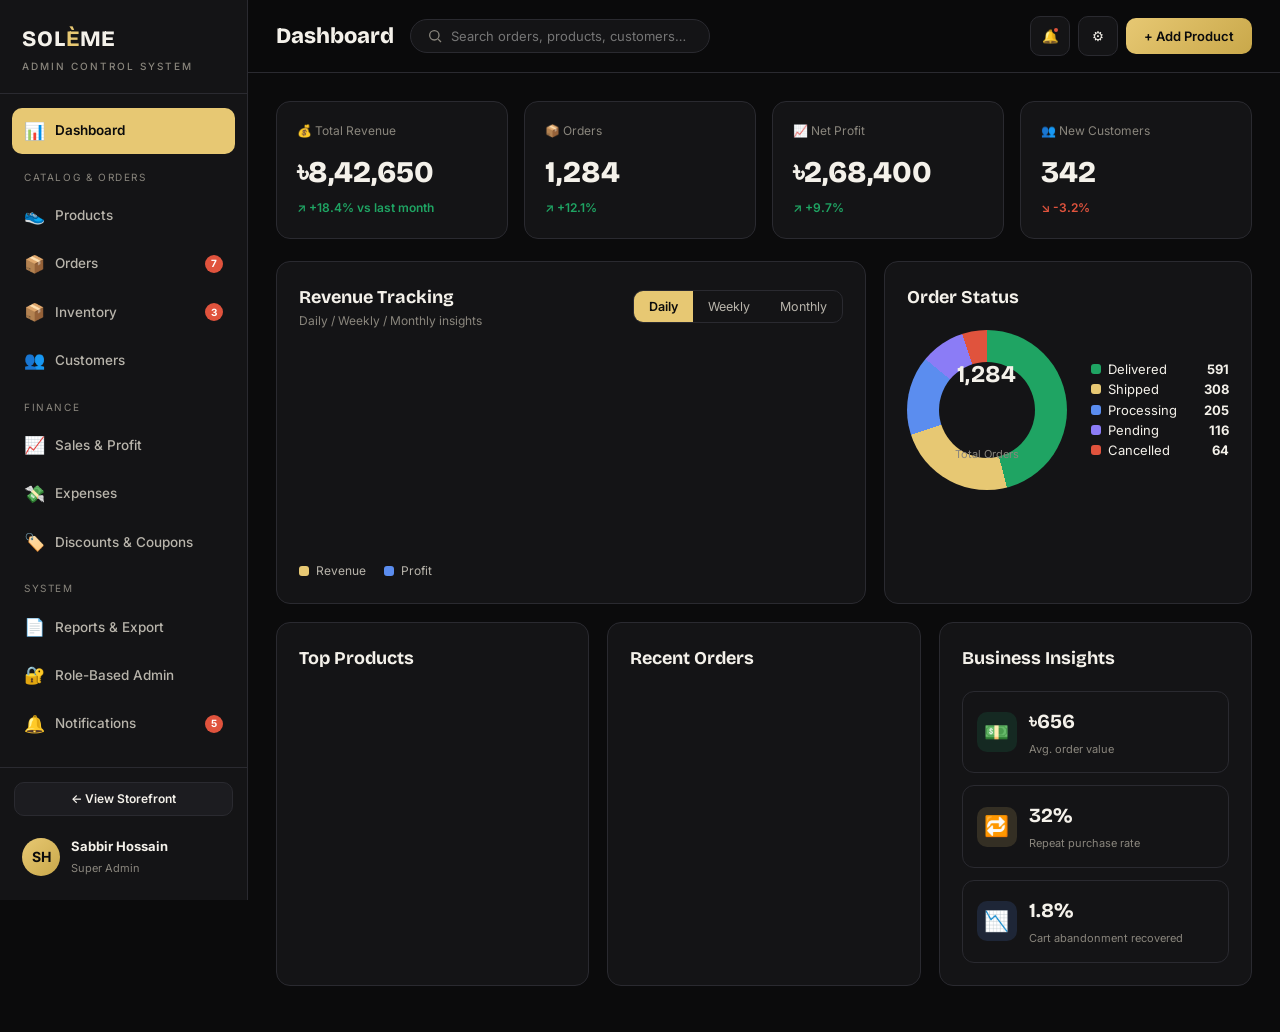
==== commit 531a3167: "Add files via upload" ====
--- a/index.html
+++ b/index.html
@@ -3,1399 +3,510 @@
 <head>
 <meta charset="UTF-8">
 <meta name="viewport" content="width=device-width, initial-scale=1.0">
-<title>SOLÈME — The Sole Speaks</title>
+<title>SOLÈME · Admin Control System</title>
 <link rel="preconnect" href="https://fonts.googleapis.com">
-<link href="https://fonts.googleapis.com/css2?family=Playfair+Display:ital,wght@0,400;0,500;0,700;1,400;1,500&family=Jost:wght@300;400;500;600&family=Bebas+Neue&display=swap" rel="stylesheet">
+<link rel="preconnect" href="https://fonts.gstatic.com" crossorigin>
+<link href="https://fonts.googleapis.com/css2?family=Bricolage+Grotesque:opsz,wght@12..96,400..800&family=Inter:wght@400;500;600;700&display=swap" rel="stylesheet">
 <style>
-*,*::before,*::after{margin:0;padding:0;box-sizing:border-box}
 :root{
-  --ink:#1a1a18;
-  --paper:#f5f2ec;
-  --cream:#ede8df;
-  --warm:#e8e0d0;
-  --gold:#b8965a;
-  --gold-lt:#d4b07a;
-  --gold-dk:#8c6f3e;
-  --charcoal:#2d2d2b;
-  --mid:#6b6860;
-  --light:#c8c4bc;
-  --white:#faf8f4;
-  --red:#c0392b;
+  --ink:#0b0b0c;--ink-2:#141416;--ink-3:#1c1c20;--line:#2a2a30;--line-2:#34343c;
+  --bone:#f4f1ea;--bone-dim:#b8b4ab;--muted:#8a867d;
+  --accent:#e7c873;--accent-2:#c9a84a;--green:#1fa463;--blue:#5b8def;--purple:#8b7cf6;--red:#e0533d;--orange:#e8923d;
+  --radius:14px;--display:'Bricolage Grotesque',system-ui,sans-serif;--sans:'Inter',system-ui,sans-serif;
 }
-html{scroll-behavior:smooth;font-size:16px}
-body{font-family:'Jost',sans-serif;background:var(--paper);color:var(--ink);overflow-x:hidden}
-img{display:block;max-width:100%}
-a{text-decoration:none;color:inherit}
-button{cursor:pointer;border:none;font-family:'Jost',sans-serif}
-
-/* ── ANNOUNCEMENT BAR ── */
-.ann-bar{
-  background:var(--ink);color:var(--paper);
-  text-align:center;padding:10px 1rem;
-  font-size:.72rem;letter-spacing:.2em;text-transform:uppercase;
-  position:relative;z-index:200;
-}
-.ann-bar a{color:var(--gold-lt);text-decoration:underline;margin-left:.4rem}
-
-/* ── NAV ── */
-nav{
-  position:sticky;top:0;z-index:150;
-  background:var(--white);border-bottom:1px solid var(--warm);
-  display:flex;align-items:center;justify-content:space-between;
-  padding:0 3rem;height:64px;
-}
-.nav-logo{
-  font-family:'Playfair Display',serif;font-size:1.6rem;font-weight:700;
-  letter-spacing:.12em;color:var(--ink);
-}
-.nav-logo span{color:var(--gold)}
-.nav-links{display:flex;gap:2rem;list-style:none}
-.nav-links a{
-  font-size:.72rem;letter-spacing:.18em;text-transform:uppercase;
-  color:var(--charcoal);transition:color .2s;font-weight:500;
-}
-.nav-links a:hover{color:var(--gold)}
-.nav-right{display:flex;align-items:center;gap:1.2rem}
-.nav-search{background:none;font-size:.85rem;color:var(--mid);padding:4px}
-.nav-cart-btn{
-  background:var(--ink);color:var(--paper);
-  padding:8px 18px;font-size:.7rem;letter-spacing:.18em;text-transform:uppercase;
-  font-weight:500;transition:background .2s;position:relative;
-  border:1px solid var(--ink);
-}
-.nav-cart-btn:hover{background:var(--gold);border-color:var(--gold)}
-.cart-badge{
-  position:absolute;top:-7px;right:-7px;
-  background:var(--gold);color:var(--ink);
-  width:18px;height:18px;border-radius:50%;
-  font-size:.6rem;font-weight:700;
-  display:flex;align-items:center;justify-content:center;
-}
-
-/* ── HERO ── */
-.hero{
-  position:relative;height:92vh;min-height:560px;
-  overflow:hidden;display:flex;align-items:flex-end;
-}
-.hero-bg{
-  position:absolute;inset:0;
-  background:linear-gradient(160deg,#1a1a18 0%,#2d2820 45%,#3d3228 100%);
-}
-/* geometric texture overlay */
-.hero-bg::before{
-  content:'';position:absolute;inset:0;
-  background-image:
-    repeating-linear-gradient(0deg,transparent,transparent 79px,rgba(184,150,90,.06) 80px),
-    repeating-linear-gradient(90deg,transparent,transparent 79px,rgba(184,150,90,.06) 80px);
-}
-.hero-bg::after{
-  content:'SOLÈME';
-  position:absolute;right:-2rem;bottom:-3rem;
-  font-family:'Bebas Neue',sans-serif;font-size:clamp(10rem,20vw,18rem);
-  color:transparent;
-  -webkit-text-stroke:1px rgba(184,150,90,.1);
-  letter-spacing:.06em;line-height:1;
-  pointer-events:none;user-select:none;
-}
-.hero-inner{
-  position:relative;z-index:2;
-  width:100%;display:flex;align-items:flex-end;justify-content:space-between;
-  padding:0 4rem 5rem;gap:2rem;
-}
-.hero-text{max-width:620px}
-.hero-overline{
-  font-size:.68rem;letter-spacing:.35em;text-transform:uppercase;
-  color:var(--gold-lt);margin-bottom:1.6rem;
-  display:flex;align-items:center;gap:1rem;
-}
-.hero-overline::before{content:'';width:32px;height:1px;background:var(--gold-lt)}
-.hero-h1{
-  font-family:'Playfair Display',serif;
-  font-size:clamp(3.2rem,7vw,6rem);
-  font-weight:500;line-height:.96;color:var(--paper);
-  margin-bottom:1.8rem;
-}
-.hero-h1 em{color:var(--gold-lt);font-style:italic}
-.hero-sub{
-  font-size:.95rem;color:rgba(245,242,236,.65);
-  line-height:1.75;max-width:420px;margin-bottom:2.5rem;font-weight:300;
-}
-.hero-actions{display:flex;gap:1rem;align-items:center;flex-wrap:wrap}
-.btn-solid{
-  background:var(--gold);color:var(--ink);
-  padding:13px 32px;font-size:.72rem;letter-spacing:.2em;text-transform:uppercase;
-  font-weight:600;transition:all .25s;border:2px solid var(--gold);display:inline-block;
-}
-.btn-solid:hover{background:transparent;color:var(--gold)}
-.btn-outline{
-  background:transparent;color:var(--paper);
-  padding:12px 28px;font-size:.72rem;letter-spacing:.18em;text-transform:uppercase;
-  font-weight:500;border:1px solid rgba(245,242,236,.4);transition:all .25s;display:inline-block;
-}
-.btn-outline:hover{border-color:var(--gold-lt);color:var(--gold-lt)}
-.hero-stat-row{
-  display:flex;flex-direction:column;align-items:flex-end;gap:1.5rem;padding-bottom:.5rem;
-}
-.hero-stat{text-align:right}
-.hero-stat-n{
-  font-family:'Playfair Display',serif;font-size:2.4rem;
-  font-weight:400;color:var(--gold-lt);line-height:1;
-}
-.hero-stat-l{font-size:.65rem;letter-spacing:.2em;text-transform:uppercase;color:rgba(245,242,236,.45);margin-top:.2rem}
-.hero-divider{width:1px;height:50px;background:rgba(184,150,90,.3)}
-
-/* ── TRUST STRIP (like delivery bar) ── */
-.trust-strip{
-  background:var(--cream);border-top:1px solid var(--warm);border-bottom:1px solid var(--warm);
-  padding:18px 3rem;
-  display:flex;justify-content:center;align-items:center;gap:3rem;flex-wrap:wrap;
-}
-.trust-item{
-  display:flex;align-items:center;gap:.75rem;
-  font-size:.72rem;letter-spacing:.12em;text-transform:uppercase;color:var(--charcoal);font-weight:500;
-}
-.trust-icon{font-size:1.1rem}
-
-/* ── SECTION COMMONS ── */
-.section-eyebrow{
-  font-size:.65rem;letter-spacing:.3em;text-transform:uppercase;
-  color:var(--gold);font-weight:600;margin-bottom:.9rem;
-  display:flex;align-items:center;gap:.8rem;
-}
-.section-eyebrow::before{content:'';width:24px;height:1px;background:var(--gold)}
-.section-title{
-  font-family:'Playfair Display',serif;
-  font-size:clamp(2rem,3.8vw,3.2rem);font-weight:500;line-height:1.1;
-}
-.section-title em{font-style:italic;color:var(--gold)}
-
-/* ── EDITORIAL HERO PAIR (like solemejewelry.com split image + text) ── */
-.editorial{padding:5rem 3rem;background:var(--white)}
-.editorial-inner{
-  display:grid;grid-template-columns:1fr 1fr;gap:0;
-  max-width:1300px;margin:0 auto;
-  border:1px solid var(--warm);overflow:hidden;
-}
-.editorial-img{
-  position:relative;overflow:hidden;min-height:580px;
-  background:var(--ink);display:flex;align-items:center;justify-content:center;
-}
-.editorial-img-placeholder{
-  width:100%;height:100%;position:absolute;inset:0;
-  display:flex;align-items:center;justify-content:center;flex-direction:column;gap:1rem;
-}
-.shoe-svg-wrap{filter:drop-shadow(0 30px 60px rgba(0,0,0,.5));transition:transform .6s ease}
-.editorial-img:hover .shoe-svg-wrap{transform:scale(1.04) rotate(-2deg)}
-.editorial-img .badge-tag{
-  position:absolute;top:2rem;left:2rem;
-  background:var(--gold);color:var(--ink);
-  font-size:.62rem;letter-spacing:.2em;text-transform:uppercase;font-weight:700;
-  padding:6px 14px;
-}
-.editorial-body{
-  padding:4rem;display:flex;flex-direction:column;justify-content:center;
-  background:var(--white);
-}
-.editorial-body .section-eyebrow{margin-bottom:1.2rem}
-.editorial-body p{color:var(--mid);line-height:1.85;font-size:.92rem;font-weight:300;margin-top:1.2rem;max-width:400px}
-.editorial-body .btn-solid{margin-top:2.5rem;align-self:flex-start}
-
-/* ── COLLECTION GRID ── */
-.collection{padding:5rem 3rem;background:var(--paper)}
-.collection-head{
-  display:flex;justify-content:space-between;align-items:flex-end;
-  margin-bottom:3rem;flex-wrap:wrap;gap:1.5rem;
-}
-.filter-row{display:flex;gap:.5rem;flex-wrap:wrap}
-.filter-btn{
-  background:none;border:1px solid var(--light);
-  padding:7px 18px;font-size:.68rem;letter-spacing:.15em;text-transform:uppercase;
-  color:var(--mid);transition:all .2s;font-weight:500;
-}
-.filter-btn.on,.filter-btn:hover{background:var(--ink);border-color:var(--ink);color:var(--paper)}
-.prod-grid{
-  display:grid;grid-template-columns:repeat(4,1fr);gap:1px;
-  background:var(--warm);
-}
-.prod-card{
-  background:var(--white);position:relative;
-  display:flex;flex-direction:column;
-  transition:box-shadow .3s;cursor:pointer;
-}
-.prod-card:hover{box-shadow:0 8px 40px rgba(0,0,0,.1);z-index:2}
-.prod-card:hover .prod-hover{opacity:1}
-.prod-card:hover .prod-img-inner{transform:scale(1.04)}
-.prod-img{
-  aspect-ratio:3/4;overflow:hidden;
-  background:var(--cream);position:relative;
-  display:flex;align-items:center;justify-content:center;
-}
-.prod-img-inner{
-  width:100%;height:100%;display:flex;align-items:center;justify-content:center;
-  transition:transform .5s ease;
-}
-.prod-badge{
-  position:absolute;top:12px;left:12px;z-index:2;
-  background:var(--ink);color:var(--paper);
-  font-size:.58rem;letter-spacing:.18em;text-transform:uppercase;
-  padding:4px 10px;font-weight:600;
-}
-.prod-badge.sale{background:var(--red)}
-.prod-badge.new{background:var(--gold);color:var(--ink)}
-.prod-hover{
-  position:absolute;inset:0;
-  background:rgba(26,26,24,.75);
-  display:flex;align-items:center;justify-content:center;
-  opacity:0;transition:opacity .3s;z-index:3;gap:.8rem;flex-direction:column;
-}
-.prod-body{padding:1.4rem 1.2rem 1.8rem}
-.prod-name{
-  font-family:'Playfair Display',serif;font-size:1.05rem;font-weight:500;
-  margin-bottom:.25rem;line-height:1.2;
-}
-.prod-series{font-size:.65rem;letter-spacing:.15em;text-transform:uppercase;color:var(--mid);margin-bottom:.8rem}
-.prod-price-row{display:flex;align-items:center;gap:.8rem}
-.prod-price{font-size:.88rem;font-weight:600;color:var(--ink)}
-.prod-price-old{font-size:.8rem;color:var(--light);text-decoration:line-through}
-.prod-sizes{display:flex;gap:.3rem;flex-wrap:wrap;margin-top:.8rem}
-.sz{
-  font-size:.6rem;padding:4px 7px;border:1px solid var(--warm);
-  color:var(--mid);cursor:pointer;transition:all .15s;font-weight:500;
-}
-.sz:hover,.sz.on{border-color:var(--ink);color:var(--ink);background:var(--ink);color:var(--paper)}
-.prod-add{
-  width:100%;padding:11px;background:var(--ink);color:var(--paper);
-  font-size:.68rem;letter-spacing:.18em;text-transform:uppercase;font-weight:600;
-  margin-top:1rem;transition:background .2s;border:1px solid var(--ink);
-}
-.prod-add:hover{background:var(--gold);border-color:var(--gold)}
-
-/* ── EDITORIAL QUOTE / FULL BG SECTION ── */
-.marquee-band{
-  background:var(--ink);color:var(--paper);
-  padding:22px 0;overflow:hidden;white-space:nowrap;
-  border-top:1px solid rgba(184,150,90,.2);border-bottom:1px solid rgba(184,150,90,.2);
-}
-.marquee-inner{
-  display:inline-flex;gap:3rem;animation:marquee 22s linear infinite;
-}
-.marquee-inner span{
-  font-family:'Playfair Display',serif;font-size:1.1rem;font-style:italic;
-  color:rgba(245,242,236,.7);flex-shrink:0;
-}
-.marquee-inner .dot{color:var(--gold);font-style:normal}
-@keyframes marquee{from{transform:translateX(0)}to{transform:translateX(-50%)}}
-
-/* ── FULL-BLEED EDITORIAL (like their video section) ── */
-.full-editorial{
-  position:relative;min-height:70vh;
-  display:flex;align-items:center;overflow:hidden;
-}
-.full-editorial-bg{
-  position:absolute;inset:0;
-  background:linear-gradient(110deg,#1a1a18 0%,#2a2420 55%,#1e1c18 100%);
-}
-.full-editorial-bg::after{
-  content:'';position:absolute;inset:0;
-  background:repeating-linear-gradient(
-    -45deg,transparent,transparent 40px,rgba(184,150,90,.025) 40px,rgba(184,150,90,.025) 41px
-  );
-}
-.full-editorial-inner{
-  position:relative;z-index:2;
-  max-width:1300px;margin:0 auto;padding:5rem 3rem;
-  display:grid;grid-template-columns:1fr 1fr;gap:5rem;align-items:center;width:100%;
-}
-.full-editorial-text .section-eyebrow{color:var(--gold-lt)}
-.full-editorial-text .section-title{color:var(--paper)}
-.full-editorial-text p{color:rgba(245,242,236,.6);line-height:1.85;font-size:.92rem;font-weight:300;margin-top:1.2rem}
-.full-editorial-text .btn-solid{margin-top:2.2rem}
-.brand-values{display:flex;flex-direction:column;gap:1.6rem}
-.brand-val{
-  border-left:2px solid rgba(184,150,90,.35);
-  padding:1rem 1.5rem;background:rgba(255,255,255,.03);
-  transition:border-color .3s,background .3s;
-}
-.brand-val:hover{border-color:var(--gold);background:rgba(184,150,90,.06)}
-.brand-val h4{
-  font-family:'Playfair Display',serif;font-size:1rem;font-weight:500;
-  color:var(--paper);margin-bottom:.4rem;
-}
-.brand-val p{font-size:.82rem;color:rgba(245,242,236,.5);line-height:1.7;font-weight:300}
-
-/* ── BESTSELLERS SECTION TITLE ── */
-.bs-section{padding:5rem 3rem;background:var(--white)}
-.bs-head{text-align:center;margin-bottom:.8rem}
-.bs-subtext{text-align:center;color:var(--mid);font-size:.88rem;margin-bottom:3rem;font-weight:300}
-
-/* ── TESTIMONIALS ── */
-.testi-section{padding:5rem 3rem;background:var(--cream)}
-.testi-grid{
-  display:grid;grid-template-columns:repeat(3,1fr);gap:1px;
-  background:var(--warm);max-width:1300px;margin:3rem auto 0;
-}
-.testi-card{
-  background:var(--white);padding:2.5rem 2rem;position:relative;
-  transition:background .3s;
-}
-.testi-card:hover{background:var(--paper)}
-.testi-stars{color:var(--gold);font-size:.85rem;letter-spacing:.1em;margin-bottom:1.2rem}
-.testi-quote{
-  font-family:'Playfair Display',serif;font-style:italic;
-  font-size:1rem;color:var(--charcoal);line-height:1.75;margin-bottom:1.8rem;
-}
-.testi-open-quote{
-  position:absolute;top:1.5rem;right:2rem;
-  font-family:'Playfair Display',serif;font-size:4rem;
-  color:var(--warm);line-height:1;font-style:italic;
-}
-.testi-author{display:flex;align-items:center;gap:.9rem}
-.testi-avatar{
-  width:38px;height:38px;border-radius:50%;
-  background:var(--cream);border:1px solid var(--warm);
-  display:flex;align-items:center;justify-content:center;
-  font-family:'Playfair Display',serif;font-size:.9rem;color:var(--gold);
-}
-.testi-name{font-size:.82rem;font-weight:600;color:var(--ink)}
-.testi-loc{font-size:.68rem;letter-spacing:.1em;color:var(--mid);margin-top:.1rem}
-
-/* ── ORDER SECTION ── */
-.order-section{padding:5rem 3rem;background:var(--paper)}
-.order-inner{
-  max-width:1100px;margin:0 auto;
-  display:grid;grid-template-columns:1fr 1fr;gap:4rem;align-items:start;
-}
-.order-steps-list{margin-top:2rem;display:flex;flex-direction:column;gap:2rem}
-.o-step{display:flex;gap:1.4rem;align-items:flex-start}
-.o-step-num{
-  font-family:'Bebas Neue',sans-serif;font-size:2.4rem;color:var(--gold-lt);
-  line-height:1;flex-shrink:0;min-width:2.5rem;
-}
-.o-step-body h4{font-size:.95rem;font-weight:600;margin-bottom:.3rem}
-.o-step-body p{font-size:.82rem;color:var(--mid);line-height:1.65;font-weight:300}
-.order-form-wrap{background:var(--white);border:1px solid var(--warm);padding:2.5rem}
-.form-title{
-  font-family:'Playfair Display',serif;font-size:1.6rem;font-weight:500;
-  margin-bottom:.3rem;
-}
-.form-sub{font-size:.82rem;color:var(--mid);margin-bottom:2rem;line-height:1.6}
-.f-group{margin-bottom:1.3rem}
-.f-row{display:grid;grid-template-columns:1fr 1fr;gap:1rem}
-.f-label{
-  font-size:.62rem;letter-spacing:.18em;text-transform:uppercase;
-  color:var(--mid);font-weight:600;display:block;margin-bottom:.4rem;
-}
-.f-input{
-  width:100%;background:var(--paper);border:1px solid var(--warm);
-  color:var(--ink);padding:11px 14px;font-family:'Jost',sans-serif;
-  font-size:.88rem;outline:none;transition:border-color .2s;
-  -webkit-appearance:none;
-}
-.f-input:focus{border-color:var(--gold)}
-.f-input::placeholder{color:var(--light)}
-select.f-input option{background:var(--paper)}
-textarea.f-input{resize:vertical;min-height:80px}
-.pay-grid{display:grid;grid-template-columns:repeat(3,1fr);gap:.5rem}
-.pay-opt{
-  padding:9px;border:1px solid var(--warm);background:none;
-  font-size:.65rem;letter-spacing:.1em;text-transform:uppercase;color:var(--mid);
-  transition:all .2s;font-weight:600;display:flex;align-items:center;justify-content:center;gap:.4rem;
-}
-.pay-opt:hover,.pay-opt.on{background:var(--ink);border-color:var(--ink);color:var(--paper)}
-.order-summary-box{
-  background:var(--cream);border:1px solid var(--warm);padding:1.5rem;margin-bottom:1.5rem;
-}
-.osb-title{font-family:'Playfair Display',serif;font-size:1rem;margin-bottom:1rem}
-.osb-row{display:flex;justify-content:space-between;padding:.55rem 0;border-bottom:1px solid var(--warm);font-size:.82rem}
-.osb-row:last-child{border:none;font-weight:600;font-size:.9rem}
-.osb-row.total{color:var(--gold);font-weight:700}
-.f-submit{
-  width:100%;padding:14px;background:var(--ink);color:var(--paper);
-  font-size:.72rem;letter-spacing:.25em;text-transform:uppercase;font-weight:700;
-  border:2px solid var(--ink);margin-top:1.5rem;transition:all .25s;
-}
-.f-submit:hover{background:var(--gold);border-color:var(--gold);color:var(--ink)}
-
-/* ── NEWSLETTER ── */
-.newsletter{
-  background:var(--ink);padding:5rem 3rem;text-align:center;
-}
-.newsletter .section-eyebrow{justify-content:center}
-.newsletter .section-eyebrow::before{display:none}
-.newsletter .section-title{color:var(--paper);margin-bottom:1rem}
-.newsletter p{color:rgba(245,242,236,.55);font-size:.88rem;margin-bottom:2.5rem;font-weight:300}
-.nl-form{display:flex;gap:0;max-width:480px;margin:0 auto}
-.nl-input{
-  flex:1;background:rgba(255,255,255,.07);border:1px solid rgba(255,255,255,.2);
-  border-right:none;color:var(--paper);padding:13px 18px;
-  font-family:'Jost',sans-serif;font-size:.85rem;outline:none;
-  transition:border-color .2s;
-}
-.nl-input:focus{border-color:var(--gold-lt)}
-.nl-input::placeholder{color:rgba(245,242,236,.35)}
-.nl-btn{
-  background:var(--gold);color:var(--ink);padding:13px 24px;
-  font-size:.68rem;letter-spacing:.18em;text-transform:uppercase;font-weight:700;
-  border:1px solid var(--gold);transition:all .2s;white-space:nowrap;
-}
-.nl-btn:hover{background:var(--paper);border-color:var(--paper)}
-
-/* ── FOOTER ── */
-footer{background:var(--charcoal);color:var(--paper);padding:4rem 3rem 2rem}
-.footer-grid{
-  display:grid;grid-template-columns:2fr 1fr 1fr 1fr;gap:3rem;
-  padding-bottom:3rem;border-bottom:1px solid rgba(255,255,255,.08);
-  margin-bottom:2rem;
-}
-.footer-brand-name{
-  font-family:'Playfair Display',serif;font-size:1.5rem;font-weight:700;
-  letter-spacing:.12em;margin-bottom:.8rem;
-}
-.footer-brand-name span{color:var(--gold-lt)}
-.footer-tagline{
-  font-family:'Playfair Display',serif;font-style:italic;
-  font-size:.88rem;color:var(--gold-lt);margin-bottom:1rem;letter-spacing:.05em;
-}
-.footer-desc{font-size:.8rem;color:rgba(245,242,236,.4);line-height:1.75;max-width:260px;font-weight:300}
-.footer-socials{display:flex;gap:.7rem;margin-top:1.5rem}
-.footer-socials a{
-  width:34px;height:34px;border:1px solid rgba(255,255,255,.15);
-  display:flex;align-items:center;justify-content:center;
-  font-size:.65rem;font-weight:700;color:rgba(245,242,236,.5);
-  transition:all .2s;letter-spacing:.05em;
-}
-.footer-socials a:hover{border-color:var(--gold-lt);color:var(--gold-lt)}
-.footer-col h5{
-  font-size:.65rem;letter-spacing:.25em;text-transform:uppercase;
-  color:var(--gold-lt);font-weight:700;margin-bottom:1.2rem;
-}
-.footer-col ul{list-style:none}
-.footer-col ul li{margin-bottom:.6rem}
-.footer-col ul li a{font-size:.8rem;color:rgba(245,242,236,.4);transition:color .2s;font-weight:300}
-.footer-col ul li a:hover{color:var(--paper)}
-.footer-bottom{
-  display:flex;justify-content:space-between;align-items:center;flex-wrap:wrap;gap:1rem;
-  font-size:.7rem;color:rgba(245,242,236,.3);
-}
-.footer-pays{display:flex;gap:.5rem;flex-wrap:wrap}
-.pay-badge{
-  background:rgba(255,255,255,.08);border:1px solid rgba(255,255,255,.1);
-  padding:4px 10px;font-size:.6rem;letter-spacing:.1em;color:rgba(245,242,236,.4);
-}
-
-/* ── CART DRAWER ── */
-.cart-overlay{
-  position:fixed;inset:0;background:rgba(26,26,24,.6);
-  z-index:500;opacity:0;pointer-events:none;transition:opacity .35s;
-}
-.cart-overlay.open{opacity:1;pointer-events:all}
-.cart-drawer{
-  position:fixed;top:0;right:-440px;width:440px;height:100vh;
-  background:var(--white);z-index:600;
-  display:flex;flex-direction:column;
-  transition:right .38s cubic-bezier(.4,0,.2,1);
-  border-left:1px solid var(--warm);
-  overflow:hidden;
-}
-.cart-drawer.open{right:0}
-.cart-head{
-  padding:1.5rem 2rem;border-bottom:1px solid var(--warm);
-  display:flex;justify-content:space-between;align-items:center;
-  background:var(--white);
-}
-.cart-head h3{font-family:'Playfair Display',serif;font-size:1.25rem}
-.cart-close-btn{
-  background:none;border:1px solid var(--warm);
-  width:34px;height:34px;font-size:1.1rem;color:var(--mid);
-  display:flex;align-items:center;justify-content:center;transition:all .2s;
-}
-.cart-close-btn:hover{border-color:var(--ink);color:var(--ink)}
-.cart-body{flex:1;overflow-y:auto;padding:1.5rem 2rem}
-.cart-empty-state{
-  text-align:center;padding:3rem 1rem;
-}
-.cart-empty-state p{
-  font-family:'Playfair Display',serif;font-style:italic;
-  font-size:1.1rem;color:var(--mid);margin-bottom:1.5rem;
-}
-.cart-item-row{display:flex;gap:1rem;padding:1rem 0;border-bottom:1px solid var(--warm)}
-.cart-item-thumb{
-  width:72px;height:72px;background:var(--cream);flex-shrink:0;
-  display:flex;align-items:center;justify-content:center;
-}
-.cart-item-info{flex:1}
-.cart-item-name{font-family:'Playfair Display',serif;font-size:.95rem;font-weight:500}
-.cart-item-sz{font-size:.65rem;letter-spacing:.12em;text-transform:uppercase;color:var(--mid);margin:.2rem 0}
-.cart-item-price{font-size:.82rem;font-weight:600;color:var(--gold-dk)}
-.cart-item-controls{display:flex;align-items:center;gap:.6rem;margin-top:.5rem}
-.qty-btn{
-  background:none;border:1px solid var(--warm);width:24px;height:24px;
-  font-size:.9rem;color:var(--mid);transition:all .15s;
-  display:flex;align-items:center;justify-content:center;
-}
-.qty-btn:hover{border-color:var(--ink);color:var(--ink)}
-.qty-val{font-size:.8rem;min-width:18px;text-align:center}
-.rm-btn{margin-left:.4rem;font-size:.65rem;color:var(--light);text-transform:uppercase;letter-spacing:.1em;background:none;border:none;cursor:pointer;transition:color .2s}
-.rm-btn:hover{color:var(--red)}
-.cart-foot{padding:1.5rem 2rem;border-top:1px solid var(--warm);background:var(--white)}
-.cart-total-row{display:flex;justify-content:space-between;font-size:.9rem;font-weight:600;margin-bottom:1.2rem}
-.cart-total-row span:last-child{color:var(--gold-dk)}
-.cart-checkout-btn{
-  width:100%;padding:13px;background:var(--ink);color:var(--paper);
-  font-size:.68rem;letter-spacing:.2em;text-transform:uppercase;font-weight:700;
-  border:2px solid var(--ink);transition:all .25s;
-}
-.cart-checkout-btn:hover{background:var(--gold);border-color:var(--gold);color:var(--ink)}
-
-/* ── TOAST ── */
-.toast{
-  position:fixed;bottom:2rem;left:50%;transform:translateX(-50%) translateY(80px);
-  background:var(--ink);color:var(--paper);
-  padding:12px 28px;font-size:.72rem;letter-spacing:.15em;text-transform:uppercase;font-weight:600;
-  z-index:900;transition:transform .35s cubic-bezier(.4,0,.2,1);
-  border-bottom:2px solid var(--gold);white-space:nowrap;
-}
-.toast.show{transform:translateX(-50%) translateY(0)}
-
-/* ── SUCCESS MODAL ── */
-.modal-wrap{
-  position:fixed;inset:0;background:rgba(26,26,24,.85);
-  z-index:800;display:none;align-items:center;justify-content:center;padding:2rem;
-}
-.modal-wrap.open{display:flex}
-.modal-box{
-  background:var(--white);max-width:480px;width:100%;padding:3.5rem 3rem;
-  text-align:center;position:relative;
-  animation:fadeUp .4s ease;
-}
-@keyframes fadeUp{from{opacity:0;transform:translateY(30px)}to{opacity:1;transform:translateY(0)}}
-.modal-mark{font-family:'Playfair Display',serif;font-size:3rem;color:var(--gold);margin-bottom:1rem}
-.modal-box h2{font-family:'Playfair Display',serif;font-size:2rem;margin-bottom:.8rem}
-.modal-box p{font-size:.88rem;color:var(--mid);line-height:1.7;margin-bottom:1.5rem}
-.modal-order-ref{
-  font-size:.7rem;letter-spacing:.15em;text-transform:uppercase;
-  font-weight:700;color:var(--gold);background:var(--cream);
-  padding:10px 18px;border:1px solid var(--warm);margin-bottom:2rem;display:inline-block;
-}
-.modal-x{
-  position:absolute;top:1.2rem;right:1.2rem;
-  background:none;border:1px solid var(--warm);width:32px;height:32px;
-  font-size:1rem;color:var(--mid);cursor:pointer;transition:all .2s;
-}
-.modal-x:hover{border-color:var(--ink);color:var(--ink)}
-
-/* ── RESPONSIVE ── */
-@media(max-width:1100px){
-  .prod-grid{grid-template-columns:repeat(3,1fr)}
-  .footer-grid{grid-template-columns:1fr 1fr}
-}
-@media(max-width:900px){
-  nav{padding:0 1.5rem}
-  .nav-links{display:none}
-  .hero-inner{padding:0 2rem 3.5rem;flex-direction:column;align-items:flex-start}
-  .hero-stat-row{flex-direction:row;align-items:center}
-  .hero-divider{width:50px;height:1px}
-  .editorial-inner{grid-template-columns:1fr}
-  .editorial-img{min-height:380px}
-  .full-editorial-inner{grid-template-columns:1fr}
-  .order-inner{grid-template-columns:1fr}
-  .testi-grid{grid-template-columns:1fr}
-  .prod-grid{grid-template-columns:repeat(2,1fr)}
-  .trust-strip{gap:1.5rem;padding:14px 1.5rem}
-  section, .editorial, .collection, .bs-section, .testi-section, .order-section, .newsletter{padding:4rem 1.5rem}
-}
-@media(max-width:600px){
-  .prod-grid{grid-template-columns:1fr}
-  .cart-drawer{width:100%;right:-100%}
-  .footer-grid{grid-template-columns:1fr}
-  .hero-h1{font-size:2.8rem}
-  .f-row{grid-template-columns:1fr}
-  .pay-grid{grid-template-columns:repeat(2,1fr)}
-  .nl-form{flex-direction:column}
-  .nl-input{border-right:1px solid rgba(255,255,255,.2);border-bottom:none}
-}
+*{margin:0;padding:0;box-sizing:border-box}
+body{background:var(--ink);color:var(--bone);font-family:var(--sans);font-size:14px;line-height:1.55;-webkit-font-smoothing:antialiased}
+a{color:inherit;text-decoration:none}
+button{font-family:inherit;cursor:pointer;border:none;background:none;color:inherit}
+input,select,textarea{font-family:inherit}
+::-webkit-scrollbar{width:9px;height:9px}::-webkit-scrollbar-thumb{background:var(--line);border-radius:6px}::-webkit-scrollbar-track{background:var(--ink-2)}
+.layout{display:grid;grid-template-columns:248px 1fr;min-height:100vh}
+/* SIDEBAR */
+.sidebar{background:var(--ink-2);border-right:1px solid var(--line);position:sticky;top:0;height:100vh;overflow-y:auto;display:flex;flex-direction:column}
+.sb-logo{font-family:var(--display);font-weight:800;font-size:22px;padding:22px 22px 18px;letter-spacing:.04em;border-bottom:1px solid var(--line)}
+.sb-logo b{color:var(--accent)}
+.sb-logo small{display:block;font-family:var(--sans);font-weight:500;font-size:10px;letter-spacing:.2em;color:var(--muted);margin-top:3px}
+.sb-nav{padding:14px 12px;flex:1}
+.sb-group{font-size:10px;letter-spacing:.16em;text-transform:uppercase;color:var(--muted);padding:14px 12px 7px}
+.sb-item{display:flex;align-items:center;gap:11px;padding:10px 12px;border-radius:10px;color:var(--bone-dim);font-weight:500;font-size:13.5px;cursor:pointer;transition:.15s;margin-bottom:2px}
+.sb-item:hover{background:var(--ink-3);color:var(--bone)}
+.sb-item.active{background:var(--accent);color:var(--ink);font-weight:600}
+.sb-item .ic{font-size:17px;width:20px;text-align:center}
+.sb-item .badge{margin-left:auto;background:var(--red);color:#fff;font-size:10px;font-weight:700;min-width:18px;height:18px;border-radius:9px;display:grid;place-items:center;padding:0 5px}
+.sb-item.active .badge{background:var(--ink);color:var(--accent)}
+.sb-foot{padding:14px;border-top:1px solid var(--line)}
+.sb-user{display:flex;align-items:center;gap:11px;padding:8px}
+.sb-ava{width:38px;height:38px;border-radius:50%;background:linear-gradient(135deg,var(--accent),var(--accent-2));color:var(--ink);display:grid;place-items:center;font-weight:700}
+.sb-user b{font-size:13px;display:block}.sb-user span{font-size:11px;color:var(--muted)}
+/* MAIN */
+.main{display:flex;flex-direction:column;min-width:0}
+.topbar{display:flex;align-items:center;gap:16px;padding:16px 28px;border-bottom:1px solid var(--line);position:sticky;top:0;background:rgba(11,11,12,.85);backdrop-filter:blur(12px);z-index:50}
+.topbar h1{font-family:var(--display);font-weight:800;font-size:22px}
+.search-mini{display:flex;align-items:center;gap:8px;background:var(--ink-2);border:1px solid var(--line);border-radius:100px;padding:8px 16px;width:300px;color:var(--muted)}
+.search-mini input{background:none;border:none;color:var(--bone);flex:1;font-size:13px}
+.search-mini input:focus{outline:none}
+.tb-actions{margin-left:auto;display:flex;align-items:center;gap:8px}
+.tb-btn{width:40px;height:40px;border-radius:10px;display:grid;place-items:center;background:var(--ink-2);border:1px solid var(--line);position:relative;transition:.15s}
+.tb-btn:hover{border-color:var(--accent)}
+.tb-dot{position:absolute;top:9px;right:9px;width:8px;height:8px;background:var(--red);border-radius:50%;border:2px solid var(--ink-2)}
+.content{padding:28px;flex:1}
+.view{display:none}.view.active{display:block;animation:fade .3s}
+@keyframes fade{from{opacity:0;transform:translateY(8px)}to{opacity:1;transform:translateY(0)}}
+/* CARDS */
+.kpi-grid{display:grid;grid-template-columns:repeat(4,1fr);gap:16px;margin-bottom:22px}
+.kpi{background:var(--ink-2);border:1px solid var(--line);border-radius:var(--radius);padding:20px;position:relative;overflow:hidden}
+.kpi .lab{font-size:12px;color:var(--muted);display:flex;align-items:center;gap:7px}
+.kpi .val{font-family:var(--display);font-weight:800;font-size:30px;margin:8px 0 4px}
+.kpi .chg{font-size:12px;font-weight:600}
+.chg.up{color:var(--green)}.chg.down{color:var(--red)}
+.kpi .spark{position:absolute;right:0;bottom:0;width:90px;height:40px;opacity:.5}
+.card{background:var(--ink-2);border:1px solid var(--line);border-radius:var(--radius);padding:22px;margin-bottom:18px}
+.card-head{display:flex;align-items:center;justify-content:space-between;margin-bottom:18px;gap:12px;flex-wrap:wrap}
+.card-head h3{font-family:var(--display);font-weight:700;font-size:18px}
+.card-head .sub{font-size:12px;color:var(--muted)}
+.grid-2{display:grid;grid-template-columns:1.6fr 1fr;gap:18px}
+.grid-2b{display:grid;grid-template-columns:1fr 1fr;gap:18px}
+.grid-3{display:grid;grid-template-columns:repeat(3,1fr);gap:18px}
+/* TABLE */
+table{width:100%;border-collapse:collapse;font-size:13.5px}
+th{text-align:left;font-size:11px;letter-spacing:.06em;text-transform:uppercase;color:var(--muted);font-weight:600;padding:11px 12px;border-bottom:1px solid var(--line)}
+td{padding:12px;border-bottom:1px solid var(--line);vertical-align:middle}
+tr:last-child td{border-bottom:none}
+tbody tr{transition:.12s}tbody tr:hover{background:var(--ink-3)}
+.tprod{display:flex;align-items:center;gap:11px}
+.tprod .te{width:38px;height:38px;border-radius:9px;background:var(--ink-3);display:grid;place-items:center;font-size:20px;flex:0 0 auto}
+.tprod b{font-weight:600}.tprod span{font-size:11px;color:var(--muted);display:block}
+.pill{font-size:11px;font-weight:700;padding:4px 10px;border-radius:100px;letter-spacing:.03em;display:inline-flex;align-items:center;gap:5px}
+.pill.green{background:rgba(31,164,99,.15);color:var(--green)}
+.pill.gold{background:rgba(231,200,115,.15);color:var(--accent)}
+.pill.blue{background:rgba(91,141,239,.15);color:var(--blue)}
+.pill.purple{background:rgba(139,124,246,.15);color:var(--purple)}
+.pill.red{background:rgba(224,83,61,.15);color:var(--red)}
+.pill.orange{background:rgba(232,146,61,.15);color:var(--orange)}
+.pill.gray{background:var(--ink-3);color:var(--bone-dim)}
+/* BUTTONS */
+.btn{display:inline-flex;align-items:center;gap:8px;padding:10px 18px;border-radius:10px;font-weight:600;font-size:13px;transition:.15s;white-space:nowrap}
+.btn-gold{background:linear-gradient(135deg,var(--accent),var(--accent-2));color:var(--ink)}
+.btn-gold:hover{transform:translateY(-1px)}
+.btn-dark{background:var(--ink-3);border:1px solid var(--line);color:var(--bone)}
+.btn-dark:hover{border-color:var(--accent)}
+.btn-sm{padding:7px 13px;font-size:12px}
+.btn-icon{width:34px;height:34px;border-radius:8px;display:grid;place-items:center;background:var(--ink-3);border:1px solid var(--line)}
+.btn-icon:hover{border-color:var(--accent)}
+/* CHARTS */
+.bars{display:flex;align-items:flex-end;gap:10px;height:200px;padding-top:10px}
+.bar-col{flex:1;display:flex;flex-direction:column;align-items:center;gap:8px;height:100%;justify-content:flex-end}
+.bar-fill{width:100%;max-width:42px;background:linear-gradient(180deg,var(--accent),var(--accent-2));border-radius:6px 6px 0 0;transition:.4s;position:relative}
+.bar-fill:hover{filter:brightness(1.15)}
+.bar-fill.alt{background:linear-gradient(180deg,var(--blue),#3a6ed0)}
+.bar-lab{font-size:11px;color:var(--muted)}
+.legend{display:flex;gap:18px;flex-wrap:wrap;margin-top:14px;font-size:12px;color:var(--bone-dim)}
+.legend .k{display:inline-flex;align-items:center;gap:7px}
+.dot{width:10px;height:10px;border-radius:3px}
+.donut-wrap{display:flex;align-items:center;gap:24px}
+.donut{width:160px;height:160px;border-radius:50%;flex:0 0 auto;position:relative}
+.donut::after{content:'';position:absolute;inset:32px;background:var(--ink-2);border-radius:50%}
+.donut-center{position:absolute;inset:0;display:grid;place-items:center;z-index:2;text-align:center}
+.donut-center b{font-family:var(--display);font-size:24px;display:block}
+.donut-center span{font-size:11px;color:var(--muted)}
+.progress{height:8px;background:var(--ink-3);border-radius:6px;overflow:hidden;margin-top:8px}
+.progress > div{height:100%;border-radius:6px;background:linear-gradient(90deg,var(--accent),var(--accent-2))}
+.line-chart{height:220px;width:100%}
+/* FORMS / MODAL */
+.field{margin-bottom:14px}
+.field label{display:block;font-size:11px;letter-spacing:.05em;text-transform:uppercase;color:var(--muted);margin-bottom:6px}
+.field input,.field select,.field textarea{width:100%;background:var(--ink);border:1px solid var(--line);border-radius:9px;padding:11px 13px;color:var(--bone);font-size:13.5px}
+.field input:focus,.field select:focus,.field textarea:focus{outline:none;border-color:var(--accent)}
+.row-2{display:grid;grid-template-columns:1fr 1fr;gap:14px}
+.row-3{display:grid;grid-template-columns:1fr 1fr 1fr;gap:14px}
+.overlay{position:fixed;inset:0;background:rgba(0,0,0,.7);backdrop-filter:blur(4px);z-index:200;opacity:0;visibility:hidden;transition:.25s}
+.overlay.open{opacity:1;visibility:visible}
+.modal{position:fixed;top:50%;left:50%;transform:translate(-50%,-48%);width:min(560px,94vw);max-height:88vh;overflow-y:auto;background:var(--ink-2);border:1px solid var(--line);border-radius:18px;z-index:201;opacity:0;visibility:hidden;transition:.25s}
+.modal.open{opacity:1;visibility:visible;transform:translate(-50%,-50%)}
+.modal-head{display:flex;align-items:center;justify-content:space-between;padding:20px 22px;border-bottom:1px solid var(--line)}
+.modal-head h3{font-family:var(--display);font-size:19px}
+.modal-body{padding:22px}
+.modal-foot{padding:18px 22px;border-top:1px solid var(--line);display:flex;justify-content:flex-end;gap:10px}
+/* misc */
+.toolbar{display:flex;gap:10px;align-items:center;flex-wrap:wrap;margin-bottom:16px}
+.toolbar .spacer{margin-left:auto}
+.seg{display:flex;background:var(--ink-2);border:1px solid var(--line);border-radius:10px;overflow:hidden}
+.seg button{padding:8px 15px;font-size:12.5px;color:var(--bone-dim)}
+.seg button.active{background:var(--accent);color:var(--ink);font-weight:600}
+.stat-mini{display:flex;align-items:center;gap:12px;padding:14px;border:1px solid var(--line);border-radius:12px}
+.stat-mini .si{width:40px;height:40px;border-radius:10px;display:grid;place-items:center;font-size:20px}
+.stat-mini b{font-family:var(--display);font-size:20px;display:block}
+.stat-mini span{font-size:11px;color:var(--muted)}
+.toast-wrap{position:fixed;bottom:24px;right:24px;z-index:300;display:flex;flex-direction:column;gap:10px}
+.toast{background:var(--bone);color:var(--ink);padding:12px 20px;border-radius:10px;font-size:13px;font-weight:600;box-shadow:0 12px 30px -10px rgba(0,0,0,.6);animation:tin .3s}
+@keyframes tin{from{opacity:0;transform:translateX(30px)}to{opacity:1;transform:translateX(0)}}
+.alert-item{display:flex;gap:12px;padding:13px;border:1px solid var(--line);border-radius:11px;margin-bottom:10px}
+.alert-item .ai{width:36px;height:36px;border-radius:9px;display:grid;place-items:center;font-size:17px;flex:0 0 auto}
+.alert-item b{font-size:13.5px}.alert-item p{font-size:12px;color:var(--muted)}
+.alert-item .t{margin-left:auto;font-size:11px;color:var(--muted);white-space:nowrap}
+.bkash-bar{display:flex;flex-direction:column;gap:11px}
+.hbar{display:grid;grid-template-columns:120px 1fr 60px;align-items:center;gap:12px;font-size:13px}
+.hbar .track{height:12px;background:var(--ink-3);border-radius:6px;overflow:hidden}
+.hbar .track>div{height:100%;border-radius:6px}
+.perm-table td{font-size:13px}
+.check{color:var(--green);font-weight:700}.cross{color:var(--muted)}
+.tag-input{display:flex;gap:6px;flex-wrap:wrap;padding:8px;background:var(--ink);border:1px solid var(--line);border-radius:9px}
+.tag-input .tg{background:var(--ink-3);border:1px solid var(--line);border-radius:6px;padding:4px 10px;font-size:12px;display:flex;align-items:center;gap:6px}
+.mini-tabs{display:flex;gap:6px;margin-bottom:16px;flex-wrap:wrap}
+.mini-tabs button{padding:8px 15px;border-radius:9px;font-size:13px;color:var(--bone-dim);border:1px solid var(--line);background:var(--ink-2)}
+.mini-tabs button.active{background:var(--accent);color:var(--ink);font-weight:600;border-color:var(--accent)}
+@media(max-width:1100px){.kpi-grid,.grid-3{grid-template-columns:repeat(2,1fr)}.grid-2,.grid-2b{grid-template-columns:1fr}}
+@media(max-width:820px){.layout{grid-template-columns:1fr}.sidebar{position:fixed;left:0;top:0;z-index:150;transform:translateX(-100%);transition:.3s;width:248px}.sidebar.open{transform:translateX(0)}.menu-toggle{display:grid!important}.search-mini{display:none}.kpi-grid{grid-template-columns:1fr 1fr}}
+.menu-toggle{display:none;width:40px;height:40px;border-radius:10px;background:var(--ink-2);border:1px solid var(--line);place-items:center}
 </style>
 </head>
 <body>
-
-<!-- TOAST -->
-<div class="toast" id="toast">Added to cart</div>
-
-<!-- SUCCESS MODAL -->
-<div class="modal-wrap" id="successModal">
-  <div class="modal-box">
-    <button class="modal-x" onclick="closeModal()">✕</button>
-    <div class="modal-mark">✦</div>
-    <h2>Order Confirmed</h2>
-    <p>Your SOLÈME order has been received. We'll confirm via WhatsApp within 2 hours. The sole speaks — and so do you.</p>
-    <div class="modal-order-ref" id="modalRef">ORDER #SOL-000000</div>
-    <button class="btn-solid" style="width:100%" onclick="closeModal()">Continue Shopping</button>
-  </div>
-</div>
-
-<!-- CART OVERLAY & DRAWER -->
-<div class="cart-overlay" id="cartOverlay" onclick="closeCart()"></div>
-<div class="cart-drawer" id="cartDrawer">
-  <div class="cart-head">
-    <h3>Your Cart</h3>
-    <button class="cart-close-btn" onclick="closeCart()">✕</button>
-  </div>
-  <div class="cart-body" id="cartBody">
-    <div class="cart-empty-state">
-      <p>Your cart is empty.</p>
-      <button class="btn-solid" onclick="closeCart()">Explore Collection</button>
-    </div>
-  </div>
-  <div class="cart-foot">
-    <div class="cart-total-row">
-      <span>Subtotal</span>
-      <span id="cartTotal">৳ 0</span>
-    </div>
-    <button class="cart-checkout-btn" onclick="goToOrder()">Proceed to Order →</button>
-  </div>
-</div>
-
-<!-- ANNOUNCEMENT BAR -->
-<div class="ann-bar">
-  New Drop — Season 01 Now Live · Free Delivery in Dhaka on orders over ৳3,000 · <a href="#collection">Shop Now</a>
-</div>
-
-<!-- NAV -->
-<nav>
-  <a href="#top" class="nav-logo">SOL<span>È</span>ME</a>
-  <ul class="nav-links">
-    <li><a href="#collection">Collection</a></li>
-    <li><a href="#brand">Brand</a></li>
-    <li><a href="#testimonials">Reviews</a></li>
-    <li><a href="#order">Order</a></li>
-    <li><a href="#newsletter">Contact</a></li>
-  </ul>
-  <div class="nav-right">
-    <button class="nav-cart-btn" onclick="openCart()">
-      Cart
-      <span class="cart-badge" id="cartBadge">0</span>
-    </button>
-  </div>
-</nav>
-
-<!-- ════════════════════════════════ HERO ════════════════════════════════ -->
-<section class="hero" id="top">
-  <div class="hero-bg"></div>
-  <div class="hero-inner">
-    <div class="hero-text">
-      <div class="hero-overline">Dhaka, Bangladesh · Est. 2024</div>
-      <h1 class="hero-h1">
-        The<br><em>Sole</em><br>Speaks.
-      </h1>
-      <p class="hero-sub">
-        Premium sneakers built for the streets of Bangladesh.
-        Every pair carries a story — of where you've been, 
-        and where you're going.
-      </p>
-      <div class="hero-actions">
-        <a href="#collection" class="btn-solid">Shop Collection</a>
-        <a href="#brand" class="btn-outline">Our Story</a>
+<div class="layout">
+<!-- SIDEBAR -->
+<aside class="sidebar" id="sidebar">
+  <div class="sb-logo">SOL<b>È</b>ME<small>ADMIN CONTROL SYSTEM</small></div>
+  <nav class="sb-nav">
+    <div class="sb-item active" data-v="dashboard" onclick="nav('dashboard',this)"><span class="ic">📊</span> Dashboard</div>
+    <div class="sb-group">Catalog & Orders</div>
+    <div class="sb-item" data-v="products" onclick="nav('products',this)"><span class="ic">👟</span> Products</div>
+    <div class="sb-item" data-v="orders" onclick="nav('orders',this)"><span class="ic">📦</span> Orders <span class="badge">7</span></div>
+    <div class="sb-item" data-v="inventory" onclick="nav('inventory',this)"><span class="ic">📦</span> Inventory <span class="badge">3</span></div>
+    <div class="sb-item" data-v="customers" onclick="nav('customers',this)"><span class="ic">👥</span> Customers</div>
+    <div class="sb-group">Finance</div>
+    <div class="sb-item" data-v="sales" onclick="nav('sales',this)"><span class="ic">📈</span> Sales & Profit</div>
+    <div class="sb-item" data-v="expenses" onclick="nav('expenses',this)"><span class="ic">💸</span> Expenses</div>
+    <div class="sb-item" data-v="coupons" onclick="nav('coupons',this)"><span class="ic">🏷️</span> Discounts & Coupons</div>
+    <div class="sb-group">System</div>
+    <div class="sb-item" data-v="reports" onclick="nav('reports',this)"><span class="ic">📄</span> Reports & Export</div>
+    <div class="sb-item" data-v="roles" onclick="nav('roles',this)"><span class="ic">🔐</span> Role-Based Admin</div>
+    <div class="sb-item" data-v="notifications" onclick="nav('notifications',this)"><span class="ic">🔔</span> Notifications <span class="badge">5</span></div>
+  </nav>
+  <div class="sb-foot">
+    <a href="index.html" class="btn btn-dark btn-sm" style="width:100%;justify-content:center;margin-bottom:12px">← View Storefront</a>
+    <div class="sb-user"><div class="sb-ava">SH</div><div><b>Sabbir Hossain</b><span>Super Admin</span></div></div>
+  </div>
+</aside>
+
+<!-- MAIN -->
+<div class="main">
+  <div class="topbar">
+    <button class="menu-toggle" onclick="document.getElementById('sidebar').classList.toggle('open')">☰</button>
+    <h1 id="pageTitle">Dashboard</h1>
+    <div class="search-mini"><svg width="16" height="16" viewBox="0 0 24 24" fill="none" stroke="currentColor" stroke-width="2"><circle cx="11" cy="11" r="7"/><path d="m21 21-4.3-4.3"/></svg><input placeholder="Search orders, products, customers…"></div>
+    <div class="tb-actions">
+      <button class="tb-btn" onclick="nav('notifications',document.querySelector('[data-v=notifications]'))">🔔<span class="tb-dot"></span></button>
+      <button class="tb-btn" onclick="toast('Settings')">⚙️</button>
+      <button class="btn btn-gold" onclick="openProductModal()">+ Add Product</button>
+    </div>
+  </div>
+  <div class="content">
+<!-- ============ DASHBOARD ============ -->
+<div class="view active" id="v-dashboard">
+  <div class="kpi-grid">
+    <div class="kpi"><div class="lab">💰 Total Revenue</div><div class="val">৳8,42,650</div><div class="chg up">↗ +18.4% vs last month</div></div>
+    <div class="kpi"><div class="lab">📦 Orders</div><div class="val">1,284</div><div class="chg up">↗ +12.1%</div></div>
+    <div class="kpi"><div class="lab">📈 Net Profit</div><div class="val">৳2,68,400</div><div class="chg up">↗ +9.7%</div></div>
+    <div class="kpi"><div class="lab">👥 New Customers</div><div class="val">342</div><div class="chg down">↘ -3.2%</div></div>
+  </div>
+  <div class="grid-2">
+    <div class="card">
+      <div class="card-head"><div><h3>Revenue Tracking</h3><div class="sub">Daily / Weekly / Monthly insights</div></div>
+        <div class="seg"><button class="active" onclick="segToggle(this)">Daily</button><button onclick="segToggle(this)">Weekly</button><button onclick="segToggle(this)">Monthly</button></div>
       </div>
-    </div>
-    <div class="hero-stat-row">
-      <div class="hero-stat">
-        <div class="hero-stat-n">6+</div>
-        <div class="hero-stat-l">Silhouettes</div>
-      </div>
-      <div class="hero-divider"></div>
-      <div class="hero-stat">
-        <div class="hero-stat-n">৳1.5K</div>
-        <div class="hero-stat-l">Starts From</div>
-      </div>
-      <div class="hero-divider"></div>
-      <div class="hero-stat">
-        <div class="hero-stat-n">48h</div>
-        <div class="hero-stat-l">Dhaka Delivery</div>
-      </div>
-    </div>
-  </div>
-</section>
-
-<!-- TRUST STRIP -->
-<div class="trust-strip">
-  <div class="trust-item"><span class="trust-icon">🚚</span> Free delivery in Dhaka above ৳3,000</div>
-  <div class="trust-item"><span class="trust-icon">📦</span> Nationwide · 3–5 day shipping</div>
-  <div class="trust-item"><span class="trust-icon">↩️</span> 7-day easy exchange</div>
-  <div class="trust-item"><span class="trust-icon">💚</span> bKash · Nagad · COD accepted</div>
-  <div class="trust-item"><span class="trust-icon">💬</span> WhatsApp support daily 9AM–9PM</div>
-</div>
-
-<!-- MARQUEE -->
-<div class="marquee-band">
-  <div class="marquee-inner">
-    <span>The Sole Speaks</span><span class="dot">✦</span>
-    <span>Walk With Intention</span><span class="dot">✦</span>
-    <span>Born in Dhaka</span><span class="dot">✦</span>
-    <span>Season 01 — Now Live</span><span class="dot">✦</span>
-    <span>Premium Footwear for Bangladesh</span><span class="dot">✦</span>
-    <span>The Sole Speaks</span><span class="dot">✦</span>
-    <span>Walk With Intention</span><span class="dot">✦</span>
-    <span>Born in Dhaka</span><span class="dot">✦</span>
-    <span>Season 01 — Now Live</span><span class="dot">✦</span>
-    <span>Premium Footwear for Bangladesh</span><span class="dot">✦</span>
-  </div>
-</div>
-
-<!-- EDITORIAL FEATURE (like solemejewelry new collection section) -->
-<section class="editorial" id="brand">
-  <div class="editorial-inner">
-    <div class="editorial-img">
-      <div class="badge-tag">New Drop</div>
-      <div class="editorial-img-placeholder">
-        <div class="shoe-svg-wrap">
-          <!-- Large editorial shoe SVG -->
-          <svg viewBox="0 0 500 340" width="420" height="290" xmlns="http://www.w3.org/2000/svg">
-            <defs>
-              <linearGradient id="sg1" x1="0%" y1="0%" x2="100%" y2="100%">
-                <stop offset="0%" stop-color="#2d2820"/>
-                <stop offset="100%" stop-color="#1a1510"/>
-              </linearGradient>
-              <linearGradient id="sg2" x1="0%" y1="0%" x2="100%" y2="0%">
-                <stop offset="0%" stop-color="#b8965a" stop-opacity=".4"/>
-                <stop offset="100%" stop-color="#b8965a" stop-opacity=".05"/>
-              </linearGradient>
-            </defs>
-            <!-- shadow -->
-            <ellipse cx="250" cy="316" rx="185" ry="14" fill="rgba(0,0,0,.35)"/>
-            <!-- sole -->
-            <path d="M 68 275 Q 55 290 78 300 L 408 305 Q 445 305 448 288 Q 452 271 432 264 Z" fill="#1a1208"/>
-            <path d="M 68 275 Q 55 290 78 300 L 408 305 Q 445 305 448 288 Q 452 271 432 264 Z" fill="none" stroke="#b8965a" stroke-width=".8" opacity=".6"/>
-            <!-- midsole stripe -->
-            <path d="M 72 272 Q 60 282 80 288 L 415 292 Q 445 291 447 280 L 430 268 Z" fill="#2a2018" stroke="#b8965a" stroke-width=".5" opacity=".4"/>
-            <!-- upper main -->
-            <path d="M 95 272 Q 80 225 100 185 Q 122 145 175 130 Q 228 115 278 124 Q 315 132 342 152 L 430 264 Z" fill="url(#sg1)"/>
-            <path d="M 95 272 Q 80 225 100 185 Q 122 145 175 130 Q 228 115 278 124 Q 315 132 342 152 L 430 264 Z" fill="none" stroke="#b8965a" stroke-width=".7" opacity=".5"/>
-            <!-- heel counter -->
-            <path d="M 342 152 Q 385 188 430 264 Q 410 254 378 232 Q 352 214 335 192 Z" fill="url(#sg2)"/>
-            <path d="M 342 152 Q 385 188 430 264 Q 410 254 378 232 Q 352 214 335 192 Z" fill="none" stroke="#b8965a" stroke-width=".6" opacity=".5"/>
-            <!-- toe box -->
-            <path d="M 95 272 Q 62 265 58 248 Q 55 232 72 227 Q 90 223 108 232 Z" fill="#1e1a12" stroke="#b8965a" stroke-width=".6" opacity=".5"/>
-            <!-- lace panel -->
-            <path d="M 148 208 L 275 196 L 286 220 L 155 234 Z" fill="#232018" stroke="rgba(184,150,90,.3)" stroke-width=".5"/>
-            <!-- laces -->
-            <line x1="163" y1="208" x2="158" y2="234" stroke="#b8965a" stroke-width="1.2" opacity=".7"/>
-            <line x1="185" y1="206" x2="180" y2="232" stroke="#b8965a" stroke-width="1.2" opacity=".7"/>
-            <line x1="207" y1="204" x2="202" y2="230" stroke="#b8965a" stroke-width="1.2" opacity=".7"/>
-            <line x1="229" y1="202" x2="224" y2="228" stroke="#b8965a" stroke-width="1.2" opacity=".7"/>
-            <line x1="251" y1="200" x2="246" y2="226" stroke="#b8965a" stroke-width="1.2" opacity=".7"/>
-            <!-- tongue -->
-            <path d="M 148 180 Q 160 165 180 162 Q 200 160 215 168 L 220 200 Q 200 195 175 198 Z" fill="#1e1c18" stroke="rgba(184,150,90,.2)" stroke-width=".5"/>
-            <!-- brand wordmark on shoe -->
-            <text x="265" y="255" font-family="Playfair Display, serif" font-size="13" font-style="italic" fill="rgba(184,150,90,.55)" text-anchor="middle" letter-spacing="4">SOLÈME</text>
-            <!-- small gold dot accent -->
-            <circle cx="108" cy="230" r="3" fill="#b8965a" opacity=".7"/>
-          </svg>
-        </div>
-        <!-- floating label -->
-        <div style="margin-top:1.5rem;text-align:center">
-          <div style="font-family:'Bebas Neue',sans-serif;font-size:1rem;letter-spacing:.3em;color:rgba(184,150,90,.5)">NOIR LOW · ৳2,499</div>
+      <div class="bars" id="revBars"></div>
+      <div class="legend"><span class="k"><span class="dot" style="background:var(--accent)"></span> Revenue</span><span class="k"><span class="dot" style="background:var(--blue)"></span> Profit</span></div>
+    </div>
+    <div class="card">
+      <div class="card-head"><h3>Order Status</h3></div>
+      <div class="donut-wrap">
+        <div class="donut" style="background:conic-gradient(var(--green) 0 46%,var(--accent) 46% 70%,var(--blue) 70% 86%,var(--purple) 86% 95%,var(--red) 95% 100%)"><div class="donut-center"><b>1,284</b><span>Total Orders</span></div></div>
+        <div style="flex:1">
+          <div class="hbar" style="grid-template-columns:1fr auto"><span><span class="dot" style="background:var(--green);display:inline-block;margin-right:7px"></span>Delivered</span><b>591</b></div>
+          <div class="hbar" style="grid-template-columns:1fr auto"><span><span class="dot" style="background:var(--accent);display:inline-block;margin-right:7px"></span>Shipped</span><b>308</b></div>
+          <div class="hbar" style="grid-template-columns:1fr auto"><span><span class="dot" style="background:var(--blue);display:inline-block;margin-right:7px"></span>Processing</span><b>205</b></div>
+          <div class="hbar" style="grid-template-columns:1fr auto"><span><span class="dot" style="background:var(--purple);display:inline-block;margin-right:7px"></span>Pending</span><b>116</b></div>
+          <div class="hbar" style="grid-template-columns:1fr auto"><span><span class="dot" style="background:var(--red);display:inline-block;margin-right:7px"></span>Cancelled</span><b>64</b></div>
         </div>
       </div>
     </div>
-    <div class="editorial-body">
-      <div class="section-eyebrow">Season 01 Collection</div>
-      <h2 class="section-title">
-        Crafted for<br>the streets of<br><em>Bangladesh</em>
-      </h2>
-      <p>
-        SOLÈME was born in Dhaka — where the streets pulse with heat, 
-        ambition, and a new generation that refuses to settle. 
-        We make premium sneakers that understand your climate, your culture, 
-        and your price point. No import markups. No compromises.
-      </p>
-      <p>
-        Every silhouette is engineered for South Asian streets — anti-slip 
-        monsoon-tested soles, breathable uppers built for humidity, and sizing 
-        that actually fits.
-      </p>
-      <a href="#collection" class="btn-solid">Explore Season 01</a>
-    </div>
-  </div>
-</section>
-
-<!-- ════════════════ COLLECTION ════════════════ -->
-<section class="collection" id="collection">
-  <div class="collection-head">
-    <div>
-      <div class="section-eyebrow">Our Collection</div>
-      <h2 class="section-title">Best Sellers</h2>
-    </div>
-    <div class="filter-row">
-      <button class="filter-btn on" onclick="filterProds(this,'all')">All</button>
-      <button class="filter-btn" onclick="filterProds(this,'low')">Under ৳3K</button>
-      <button class="filter-btn" onclick="filterProds(this,'mid')">৳3K – ৳5K</button>
-      <button class="filter-btn" onclick="filterProds(this,'high')">৳5K+</button>
-    </div>
-  </div>
-  <div class="prod-grid" id="prodGrid"></div>
-</section>
-
-<!-- FULL-BLEED BRAND PILLARS (like their elegant video section) -->
-<section class="full-editorial" id="brand-pillars">
-  <div class="full-editorial-bg"></div>
-  <div class="full-editorial-inner">
-    <div class="full-editorial-text">
-      <div class="section-eyebrow">Why SOLÈME</div>
-      <h2 class="section-title" style="color:var(--paper)">
-        Footwear that<br>finally <em>fits</em><br>Bangladesh
-      </h2>
-      <p>
-        We didn't build SOLÈME to copy global brands. 
-        We built it because those brands weren't built for us. 
-        Every decision — from sole rubber compound to price point — 
-        starts with the question: does this work for Bangladesh?
-      </p>
-      <a href="#collection" class="btn-solid" style="margin-top:2.2rem">Shop Now</a>
-    </div>
-    <div class="brand-values">
-      <div class="brand-val">
-        <h4>Premium Without the Import Tax</h4>
-        <p>Genuine leather, EVA soles, metal hardware — priced honestly, without the 3× import markup international brands charge.</p>
+  </div>
+  <div class="grid-3">
+    <div class="card"><div class="card-head"><h3>Top Products</h3></div>
+      <div id="topProducts"></div></div>
+    <div class="card"><div class="card-head"><h3>Recent Orders</h3></div>
+      <div id="recentOrders"></div></div>
+    <div class="card"><div class="card-head"><h3>Business Insights</h3></div>
+      <div class="stat-mini" style="margin-bottom:12px"><div class="si" style="background:rgba(31,164,99,.15)">💵</div><div><b>৳656</b><span>Avg. order value</span></div></div>
+      <div class="stat-mini" style="margin-bottom:12px"><div class="si" style="background:rgba(231,200,115,.15)">🔁</div><div><b>32%</b><span>Repeat purchase rate</span></div></div>
+      <div class="stat-mini"><div class="si" style="background:rgba(91,141,239,.15)">📉</div><div><b>1.8%</b><span>Cart abandonment recovered</span></div></div>
+    </div>
+  </div>
+</div>
+
+<!-- ============ PRODUCTS ============ -->
+<div class="view" id="v-products">
+  <div class="kpi-grid">
+    <div class="kpi"><div class="lab">Total Products</div><div class="val">12</div><div class="chg up">2 active drafts</div></div>
+    <div class="kpi"><div class="lab">Active / Visible</div><div class="val">10</div><div class="chg up">Published</div></div>
+    <div class="kpi"><div class="lab">Featured</div><div class="val">4</div><div class="chg" style="color:var(--muted)">On homepage</div></div>
+    <div class="kpi"><div class="lab">Out of Stock</div><div class="val">1</div><div class="chg down">Needs restock</div></div>
+  </div>
+  <div class="card">
+    <div class="card-head"><h3>Product Management</h3>
+      <div style="display:flex;gap:10px"><button class="btn btn-dark btn-sm" onclick="toast('Bulk CSV upload dialog')">⬆ Bulk Upload (CSV)</button><button class="btn btn-gold btn-sm" onclick="openProductModal()">+ Add Product</button></div>
+    </div>
+    <div class="toolbar">
+      <input class="field" style="max-width:240px;margin:0" placeholder="Search products…" oninput="filterProdTable(this.value)">
+      <select class="field" style="max-width:160px;margin:0" onchange="filterProdCat(this.value)"><option value="all">All Categories</option><option>Low Tops</option><option>High Tops</option><option>Mid Tops</option><option>Runners</option><option>Limited</option></select>
+      <select class="field" style="max-width:160px;margin:0" onchange="filterProdStatus(this.value)"><option value="all">All Status</option><option value="Active">Active</option><option value="Draft">Draft</option></select>
+    </div>
+    <table><thead><tr><th>Product</th><th>SKU</th><th>Category</th><th>Price</th><th>Cost</th><th>Stock</th><th>Visibility</th><th>Featured</th><th></th></tr></thead><tbody id="prodTable"></tbody></table>
+  </div>
+</div>
+<!-- ============ ORDERS ============ -->
+<div class="view" id="v-orders">
+  <div class="kpi-grid">
+    <div class="kpi"><div class="lab">Pending</div><div class="val">116</div><div class="chg" style="color:var(--purple)">Awaiting confirmation</div></div>
+    <div class="kpi"><div class="lab">Processing</div><div class="val">205</div><div class="chg" style="color:var(--blue)">Being packed</div></div>
+    <div class="kpi"><div class="lab">Shipped</div><div class="val">308</div><div class="chg" style="color:var(--accent)">In transit</div></div>
+    <div class="kpi"><div class="lab">Delivered</div><div class="val">591</div><div class="chg up">Completed</div></div>
+  </div>
+  <div class="card">
+    <div class="card-head"><h3>Order Management</h3>
+      <div style="display:flex;gap:10px"><button class="btn btn-dark btn-sm" onclick="toast('Exporting orders to Excel…')">⬇ Export</button></div>
+    </div>
+    <div class="toolbar">
+      <input class="field" style="max-width:220px;margin:0" placeholder="Search order ID / customer…" oninput="filterOrders(this.value)">
+      <select class="field" style="max-width:170px;margin:0" onchange="filterOrderStatus(this.value)"><option value="all">All Statuses</option><option>Pending</option><option>Confirmed</option><option>Processing</option><option>Packed</option><option>Shipped</option><option>Delivered</option><option>Returned</option><option>Cancelled</option></select>
+    </div>
+    <table><thead><tr><th>Order ID</th><th>Customer</th><th>Items</th><th>Total</th><th>Payment</th><th>Status</th><th>Date</th><th></th></tr></thead><tbody id="orderTable"></tbody></table>
+  </div>
+</div>
+
+<!-- ============ INVENTORY ============ -->
+<div class="view" id="v-inventory">
+  <div class="kpi-grid">
+    <div class="kpi"><div class="lab">Total Stock Units</div><div class="val">2,418</div><div class="chg up">Across 12 products</div></div>
+    <div class="kpi"><div class="lab">Inventory Value</div><div class="val">৳42.6L</div><div class="chg" style="color:var(--muted)">At cost price</div></div>
+    <div class="kpi"><div class="lab">Low Stock Alerts</div><div class="val" style="color:var(--accent)">3</div><div class="chg down">Reorder soon</div></div>
+    <div class="kpi"><div class="lab">Dead Stock</div><div class="val" style="color:var(--red)">1</div><div class="chg down">No sales 60d+</div></div>
+  </div>
+  <div class="grid-2">
+    <div class="card">
+      <div class="card-head"><h3>Stock Levels & Restock</h3><button class="btn btn-dark btn-sm" onclick="toast('Stock in/out log opened')">📝 Stock In/Out Log</button></div>
+      <table><thead><tr><th>Product</th><th>In Stock</th><th>Reorder Lvl</th><th>Status</th><th>Recommend</th></tr></thead><tbody id="invTable"></tbody></table>
+    </div>
+    <div class="card">
+      <div class="card-head"><h3>Inventory Health</h3></div>
+      <div class="alert-item"><div class="ai" style="background:rgba(231,200,115,.15)">⚠️</div><div><b>VELOX RUNNER</b><p>Out of stock · 12 pending backorders</p></div><span class="t">Critical</span></div>
+      <div class="alert-item"><div class="ai" style="background:rgba(231,200,115,.15)">📦</div><div><b>DHAKA HIGH</b><p>Only 18 units left · below reorder level</p></div><span class="t">Low</span></div>
+      <div class="alert-item"><div class="ai" style="background:rgba(231,200,115,.15)">📦</div><div><b>RICKSHAW HIGH</b><p>Only 22 units left</p></div><span class="t">Low</span></div>
+      <div class="alert-item"><div class="ai" style="background:rgba(224,83,61,.15)">💀</div><div><b>SERIAL ONE</b><p>Dead stock — 0 sales in 64 days. Consider promo.</p></div><span class="t">Dead</span></div>
+      <div style="margin-top:14px;padding:14px;border:1px dashed var(--line);border-radius:11px;font-size:13px;color:var(--bone-dim)">🤖 <b>Restock engine:</b> Based on 30-day velocity, reorder <b>NOIR LOW (+120)</b>, <b>METRO RUNNER (+80)</b>, and <b>VELOX RUNNER (+60)</b> this week.</div>
+    </div>
+  </div>
+</div>
+
+<!-- ============ CUSTOMERS ============ -->
+<div class="view" id="v-customers">
+  <div class="kpi-grid">
+    <div class="kpi"><div class="lab">Total Customers</div><div class="val">3,847</div><div class="chg up">↗ +342 this month</div></div>
+    <div class="kpi"><div class="lab">VIP Customers</div><div class="val">128</div><div class="chg" style="color:var(--accent)">৳10K+ spent</div></div>
+    <div class="kpi"><div class="lab">Repeat Buyers</div><div class="val">32%</div><div class="chg up">↗ +4%</div></div>
+    <div class="kpi"><div class="lab">Avg. LTV</div><div class="val">৳4,280</div><div class="chg up">Lifetime value</div></div>
+  </div>
+  <div class="grid-2">
+    <div class="card">
+      <div class="card-head"><h3>Customer Database</h3><button class="btn btn-dark btn-sm" onclick="toast('Export customers')">⬇ Export</button></div>
+      <div class="toolbar"><input class="field" style="max-width:220px;margin:0" placeholder="Search customers…" oninput="filterCust(this.value)"><select class="field" style="max-width:150px;margin:0" onchange="filterCustSeg(this.value)"><option value="all">All Segments</option><option>VIP</option><option>Repeat</option><option>New</option></select></div>
+      <table><thead><tr><th>Customer</th><th>Orders</th><th>Spent</th><th>Segment</th><th>Last Order</th></tr></thead><tbody id="custTable"></tbody></table>
+    </div>
+    <div class="card">
+      <div class="card-head"><h3>Top Customers Ranking</h3></div>
+      <div id="topCust"></div>
+      <div class="card-head" style="margin-top:20px"><h3 style="font-size:15px">Segmentation</h3></div>
+      <div class="hbar"><span>VIP</span><div class="track"><div style="width:18%;background:var(--accent)"></div></div><span>128</span></div>
+      <div class="hbar"><span>Repeat</span><div class="track"><div style="width:42%;background:var(--blue)"></div></div><span>1,231</span></div>
+      <div class="hbar"><span>New</span><div class="track"><div style="width:64%;background:var(--green)"></div></div><span>2,488</span></div>
+    </div>
+  </div>
+</div>
+<!-- ============ SALES & PROFIT ============ -->
+<div class="view" id="v-sales">
+  <div class="kpi-grid">
+    <div class="kpi"><div class="lab">Gross Revenue</div><div class="val">৳8,42,650</div><div class="chg up">↗ +18.4%</div></div>
+    <div class="kpi"><div class="lab">Total Cost (COGS)</div><div class="val">৳4,98,200</div><div class="chg" style="color:var(--muted)">59.1% of revenue</div></div>
+    <div class="kpi"><div class="lab">Net Profit</div><div class="val" style="color:var(--green)">৳2,68,400</div><div class="chg up">31.9% margin</div></div>
+    <div class="kpi"><div class="lab">Units Sold</div><div class="val">1,284</div><div class="chg up">↗ +12.1%</div></div>
+  </div>
+  <div class="grid-2">
+    <div class="card"><div class="card-head"><div><h3>Revenue vs Cost vs Profit</h3><div class="sub">Last 6 months</div></div></div>
+      <div class="bars" id="salesBars"></div>
+      <div class="legend"><span class="k"><span class="dot" style="background:var(--accent)"></span> Revenue</span><span class="k"><span class="dot" style="background:var(--blue)"></span> Profit</span></div>
+    </div>
+    <div class="card"><div class="card-head"><h3>Profit by Category</h3></div>
+      <div class="donut-wrap"><div class="donut" style="background:conic-gradient(var(--accent) 0 34%,var(--blue) 34% 58%,var(--green) 58% 78%,var(--purple) 78% 92%,var(--red) 92% 100%)"><div class="donut-center"><b>৳2.68L</b><span>Net Profit</span></div></div>
+        <div style="flex:1"><div class="hbar" style="grid-template-columns:1fr auto"><span><span class="dot" style="background:var(--accent);display:inline-block;margin-right:7px"></span>Low Tops</span><b>34%</b></div><div class="hbar" style="grid-template-columns:1fr auto"><span><span class="dot" style="background:var(--blue);display:inline-block;margin-right:7px"></span>Limited</span><b>24%</b></div><div class="hbar" style="grid-template-columns:1fr auto"><span><span class="dot" style="background:var(--green);display:inline-block;margin-right:7px"></span>High Tops</span><b>20%</b></div><div class="hbar" style="grid-template-columns:1fr auto"><span><span class="dot" style="background:var(--purple);display:inline-block;margin-right:7px"></span>Runners</span><b>14%</b></div><div class="hbar" style="grid-template-columns:1fr auto"><span><span class="dot" style="background:var(--red);display:inline-block;margin-right:7px"></span>Mid Tops</span><b>8%</b></div></div>
       </div>
-      <div class="brand-val">
-        <h4>Engineered for Our Climate</h4>
-        <p>Anti-slip compounds tested on Dhaka streets. Breathable mesh built for humidity. Monsoon-ready waterproofing on select models.</p>
+    </div>
+  </div>
+  <div class="card"><div class="card-head"><div><h3>Product-wise Profit Analysis</h3><div class="sub">Cost vs selling price · auto-calculated margins</div></div><button class="btn btn-dark btn-sm" onclick="toast('Daily summary report')">📅 Daily Summary</button></div>
+    <table><thead><tr><th>Product</th><th>Units</th><th>Sell Price</th><th>Cost</th><th>Unit Profit</th><th>Revenue</th><th>Total Profit</th><th>Margin</th></tr></thead><tbody id="profitTable"></tbody></table>
+  </div>
+</div>
+
+<!-- ============ EXPENSES ============ -->
+<div class="view" id="v-expenses">
+  <div class="kpi-grid">
+    <div class="kpi"><div class="lab">Total Expenses (Mo)</div><div class="val">৳1,12,400</div><div class="chg down">↗ +6.2%</div></div>
+    <div class="kpi"><div class="lab">Budget</div><div class="val">৳1,30,000</div><div class="chg up">86% used</div></div>
+    <div class="kpi"><div class="lab">Expense vs Revenue</div><div class="val">13.3%</div><div class="chg up">Healthy</div></div>
+    <div class="kpi"><div class="lab">Largest Category</div><div class="val" style="font-size:22px">Marketing</div><div class="chg" style="color:var(--muted)">৳42,000</div></div>
+  </div>
+  <div class="grid-2">
+    <div class="card"><div class="card-head"><h3>Expense Management</h3><button class="btn btn-gold btn-sm" onclick="openExpenseModal()">+ Add Expense</button></div>
+      <table><thead><tr><th>Date</th><th>Category</th><th>Description</th><th>Amount</th></tr></thead><tbody id="expTable"></tbody></table>
+    </div>
+    <div class="card"><div class="card-head"><h3>Expense Breakdown</h3></div>
+      <div class="bkash-bar">
+        <div class="hbar"><span>Marketing / Ads</span><div class="track"><div style="width:88%;background:var(--accent)"></div></div><span>৳42K</span></div>
+        <div class="hbar"><span>Delivery / Logistics</span><div class="track"><div style="width:62%;background:var(--blue)"></div></div><span>৳28K</span></div>
+        <div class="hbar"><span>Staff / Salary</span><div class="track"><div style="width:50%;background:var(--green)"></div></div><span>৳24K</span></div>
+        <div class="hbar"><span>Office / Operations</span><div class="track"><div style="width:28%;background:var(--purple)"></div></div><span>৳12K</span></div>
+        <div class="hbar"><span>Miscellaneous</span><div class="track"><div style="width:14%;background:var(--red)"></div></div><span>৳6.4K</span></div>
       </div>
-      <div class="brand-val">
-        <h4>Full South Asian Sizing</h4>
-        <p>EU 35–47 across all models. Half-sizes on select silhouettes. No more sizing up because brands forgot about us.</p>
-      </div>
-      <div class="brand-val">
-        <h4>Local Culture, Global Edge</h4>
-        <p>Colourways inspired by rickshaw art, jamdani weaving, and terracotta pottery — unmistakably ours, globally sharp.</p>
-      </div>
-    </div>
-  </div>
-</section>
-
-<!-- SECOND EDITORIAL (like their Spring Collection section) -->
-<section class="editorial" style="background:var(--cream)">
-  <div class="editorial-inner" style="flex-direction:row-reverse">
-    <div class="editorial-img" style="background:var(--warm)">
-      <div class="badge-tag" style="background:var(--ink)">Limited</div>
-      <div class="editorial-img-placeholder">
-        <div class="shoe-svg-wrap">
-          <!-- High-top shoe variant -->
-          <svg viewBox="0 0 500 380" width="400" height="300" xmlns="http://www.w3.org/2000/svg">
-            <defs>
-              <linearGradient id="ht1" x1="0%" y1="0%" x2="100%" y2="100%">
-                <stop offset="0%" stop-color="#f0ece3"/>
-                <stop offset="100%" stop-color="#ddd8cc"/>
-              </linearGradient>
-            </defs>
-            <ellipse cx="250" cy="360" rx="180" ry="13" fill="rgba(0,0,0,.12)"/>
-            <!-- sole -->
-            <path d="M 72 310 Q 58 325 82 334 L 412 338 Q 448 337 450 320 Q 454 303 434 297 Z" fill="#2a2420"/>
-            <path d="M 72 310 Q 58 325 82 334 L 412 338 Q 448 337 450 320 Q 454 303 434 297 Z" fill="none" stroke="rgba(184,150,90,.5)" stroke-width=".8"/>
-            <!-- upper high -->
-            <path d="M 100 310 Q 85 260 102 215 Q 120 168 178 148 Q 230 130 278 138 Q 315 145 342 165 L 434 297 Z" fill="url(#ht1)"/>
-            <path d="M 100 310 Q 85 260 102 215 Q 120 168 178 148 Q 230 130 278 138 Q 315 145 342 165 L 434 297 Z" fill="none" stroke="rgba(184,150,90,.4)" stroke-width=".8"/>
-            <!-- ankle collar high -->
-            <path d="M 178 148 Q 165 120 170 95 Q 175 72 190 65 Q 210 58 225 68 Q 240 78 238 105 Q 236 132 230 148 Z" fill="#e8e4dc" stroke="rgba(184,150,90,.4)" stroke-width=".7"/>
-            <!-- collar padding line -->
-            <path d="M 180 145 Q 168 122 172 100 Q 176 80 190 74 Q 208 67 222 76 Q 235 86 233 108 Q 231 130 226 145 Z" fill="none" stroke="rgba(184,150,90,.25)" stroke-width="1.5" stroke-dasharray="3,2"/>
-            <!-- heel -->
-            <path d="M 342 165 Q 388 204 434 297 Q 414 286 382 262 Q 355 242 338 220 Z" fill="rgba(184,150,90,.2)" stroke="rgba(184,150,90,.35)" stroke-width=".6"/>
-            <!-- toe -->
-            <path d="M 100 310 Q 65 302 62 285 Q 60 268 78 263 Q 98 258 114 268 Z" fill="#ccc8bf" stroke="rgba(184,150,90,.4)" stroke-width=".6"/>
-            <!-- lace area -->
-            <path d="M 155 230 L 268 218 L 278 240 L 162 254 Z" fill="#dedad3" stroke="rgba(184,150,90,.2)" stroke-width=".5"/>
-            <line x1="170" y1="230" x2="166" y2="254" stroke="#b8965a" stroke-width="1.2" opacity=".6"/>
-            <line x1="190" y1="228" x2="186" y2="252" stroke="#b8965a" stroke-width="1.2" opacity=".6"/>
-            <line x1="210" y1="226" x2="206" y2="250" stroke="#b8965a" stroke-width="1.2" opacity=".6"/>
-            <line x1="230" y1="224" x2="226" y2="248" stroke="#b8965a" stroke-width="1.2" opacity=".6"/>
-            <line x1="250" y1="222" x2="246" y2="246" stroke="#b8965a" stroke-width="1.2" opacity=".6"/>
-            <!-- lace tag -->
-            <rect x="272" y="95" width="18" height="8" rx="2" fill="#b8965a" opacity=".8"/>
-            <text x="281" y="101" font-size="4" fill="white" text-anchor="middle" font-family="Jost,sans-serif">S</text>
-            <!-- brand text -->
-            <text x="260" y="288" font-family="Playfair Display,serif" font-size="11" font-style="italic" fill="rgba(100,80,40,.4)" text-anchor="middle" letter-spacing="3">SOLÈME</text>
-          </svg>
-        </div>
-        <div style="margin-top:1.2rem;text-align:center">
-          <div style="font-family:'Bebas Neue',sans-serif;font-size:1rem;letter-spacing:.3em;color:rgba(100,80,40,.4)">DHAKA HIGH · ৳6,499</div>
-        </div>
-      </div>
-    </div>
-    <div class="editorial-body" style="background:var(--cream)">
-      <div class="section-eyebrow">Limited Series</div>
-      <h2 class="section-title">
-        The<br><em>Dhaka High</em><br>Collection
-      </h2>
-      <p>
-        Our most ambitious silhouette yet. Full-grain leather upper 
-        with an extended collar engineered for all-day comfort. 
-        Inspired by the raw energy and vertical ambition of Dhaka city — 
-        always building, always rising.
-      </p>
-      <p>
-        Only 200 pairs. Each serialised. Ships in premium packaging 
-        with a SOLÈME dust bag and authenticity card.
-      </p>
-      <a href="#collection" class="btn-solid">View Limited Series</a>
-    </div>
-  </div>
-</section>
-
-<!-- ════════════════ TESTIMONIALS ════════════════ -->
-<section class="testi-section" id="testimonials">
-  <div style="max-width:1300px;margin:0 auto">
-    <div style="text-align:center">
-      <div class="section-eyebrow" style="justify-content:center">
-        <span>Customer Reviews</span>
-      </div>
-      <h2 class="section-title">What Our Customers Say</h2>
-    </div>
-    <div class="testi-grid">
-      <div class="testi-card">
-        <div class="testi-open-quote">"</div>
-        <div class="testi-stars">★★★★★</div>
-        <p class="testi-quote">Finally a Bangladeshi sneaker brand that doesn't feel like a compromise. The NOIR LOW in leather is stunning — Nike fans have been asking where I got them.</p>
-        <div class="testi-author">
-          <div class="testi-avatar">RA</div>
-          <div>
-            <div class="testi-name">Rafiul Alam</div>
-            <div class="testi-loc">Dhaka · Gulshan</div>
-          </div>
-        </div>
-      </div>
-      <div class="testi-card">
-        <div class="testi-open-quote">"</div>
-        <div class="testi-stars">★★★★★</div>
-        <p class="testi-quote">bKash payment and delivery in 36 hours to Chittagong — what more can I ask? The sizing is true-to-life unlike international brands where I always size up.</p>
-        <div class="testi-author">
-          <div class="testi-avatar">FH</div>
-          <div>
-            <div class="testi-name">Farhana Hossain</div>
-            <div class="testi-loc">Chittagong · Nasirabad</div>
-          </div>
-        </div>
-      </div>
-      <div class="testi-card">
-        <div class="testi-open-quote">"</div>
-        <div class="testi-stars">★★★★☆</div>
-        <p class="testi-quote">Got the TERRA MID for campus life. The rubber sole actually holds up in monsoon — been wearing them through puddles. Genuinely impressed at this price point.</p>
-        <div class="testi-author">
-          <div class="testi-avatar">SK</div>
-          <div>
-            <div class="testi-name">Sabrina Khan</div>
-            <div class="testi-loc">Sylhet · Zindabazar</div>
-          </div>
-        </div>
-      </div>
-    </div>
-  </div>
-</section>
-
-<!-- ════════════════ ORDER SECTION ════════════════ -->
-<section class="order-section" id="order">
-  <div class="order-inner">
-    <!-- LEFT: How to order + summary -->
-    <div>
-      <div class="section-eyebrow">How It Works</div>
-      <h2 class="section-title">Place Your<br><em>Order</em></h2>
-      <div class="order-steps-list">
-        <div class="o-step">
-          <div class="o-step-num">01</div>
-          <div class="o-step-body">
-            <h4>Browse & Select</h4>
-            <p>Explore the collection above. Pick your model, colorway, and select your EU size.</p>
-          </div>
-        </div>
-        <div class="o-step">
-          <div class="o-step-num">02</div>
-          <div class="o-step-body">
-            <h4>Add to Cart & Checkout</h4>
-            <p>Items go into your cart. When ready, proceed to fill in delivery and payment details below.</p>
-          </div>
-        </div>
-        <div class="o-step">
-          <div class="o-step-num">03</div>
-          <div class="o-step-body">
-            <h4>Payment</h4>
-            <p>bKash, Nagad, Rocket, Upay, or Cash on Delivery across all 64 districts of Bangladesh.</p>
-          </div>
-        </div>
-        <div class="o-step">
-          <div class="o-step-num">04</div>
-          <div class="o-step-body">
-            <h4>Delivered to Your Door</h4>
-            <p>Dhaka Metro: 24–48 hours. Nationwide (Pathao · Redx · Sundarban): 3–5 business days.</p>
-          </div>
-        </div>
-      </div>
-      <!-- order summary -->
-      <div class="order-summary-box" style="margin-top:2.5rem" id="orderSummaryBox">
-        <div class="osb-title">Order Summary</div>
-        <div id="orderSummaryItems"><p style="font-size:.8rem;color:var(--mid)">No items yet — add from collection above.</p></div>
-      </div>
-    </div>
-    <!-- RIGHT: Form -->
-    <div class="order-form-wrap">
-      <div class="form-title">Complete Order</div>
-      <div class="form-sub">All fields marked * are required. We confirm every order via WhatsApp within 2 hours.</div>
-      <form id="orderForm" onsubmit="submitOrder(event)">
-        <div class="f-row">
-          <div class="f-group">
-            <label class="f-label">Full Name *</label>
-            <input class="f-input" type="text" id="fName" placeholder="Your full name" required>
-          </div>
-          <div class="f-group">
-            <label class="f-label">Mobile *</label>
-            <input class="f-input" type="tel" id="fPhone" placeholder="01XXXXXXXXX" required>
-          </div>
-        </div>
-        <div class="f-group">
-          <label class="f-label">Email Address</label>
-          <input class="f-input" type="email" id="fEmail" placeholder="your@email.com">
-        </div>
-        <div class="f-group">
-          <label class="f-label">Delivery Address *</label>
-          <textarea class="f-input" id="fAddr" placeholder="House/Flat, Road, Area, Thana..." required></textarea>
-        </div>
-        <div class="f-row">
-          <div class="f-group">
-            <label class="f-label">District *</label>
-            <select class="f-input" id="fCity" required>
-              <option value="">Select district</option>
-              <option>Dhaka</option><option>Chittagong</option><option>Sylhet</option>
-              <option>Rajshahi</option><option>Khulna</option><option>Barishal</option>
-              <option>Rangpur</option><option>Mymensingh</option><option>Comilla</option>
-              <option>Narayanganj</option><option>Gazipur</option><option>Other</option>
-            </select>
-          </div>
-          <div class="f-group">
-            <label class="f-label">Postal Code</label>
-            <input class="f-input" type="text" id="fPostal" placeholder="1215">
-          </div>
-        </div>
-        <div class="f-group">
-          <label class="f-label">Payment Method *</label>
-          <div class="pay-grid">
-            <button type="button" class="pay-opt on" onclick="setPay(this,'bKash')">💚 bKash</button>
-            <button type="button" class="pay-opt" onclick="setPay(this,'Nagad')">🔵 Nagad</button>
-            <button type="button" class="pay-opt" onclick="setPay(this,'Rocket')">🔴 Rocket</button>
-            <button type="button" class="pay-opt" onclick="setPay(this,'COD')">💵 COD</button>
-            <button type="button" class="pay-opt" onclick="setPay(this,'Card')">💳 Card</button>
-            <button type="button" class="pay-opt" onclick="setPay(this,'Upay')">⚡ Upay</button>
-          </div>
-          <input type="hidden" id="fPay" value="bKash">
-        </div>
-        <div class="f-group">
-          <label class="f-label">Order Notes (optional)</label>
-          <textarea class="f-input" id="fNotes" placeholder="Size notes, gift messages, colour preferences..."></textarea>
-        </div>
-        <p style="font-size:.72rem;color:var(--mid);line-height:1.6;margin-top:.5rem">
-          🔒 Your data is used only for order fulfillment and never shared.
-        </p>
-        <button type="submit" class="f-submit">Confirm Order →</button>
-      </form>
-    </div>
-  </div>
-</section>
-
-<!-- ════════════════ NEWSLETTER ════════════════ -->
-<section class="newsletter" id="newsletter">
-  <div class="section-eyebrow">Stay Connected</div>
-  <h2 class="section-title" style="color:var(--paper)">New Drops. Early Access.<br><em>Exclusive Offers.</em></h2>
-  <p>Subscribe and be the first to know when new silhouettes drop. No spam — only SOLÈME.</p>
-  <form class="nl-form" onsubmit="subNewsletter(event)">
-    <input class="nl-input" type="email" placeholder="your@email.com" required>
-    <button type="submit" class="nl-btn">Subscribe</button>
-  </form>
-</section>
-
-<!-- ════════════════ FOOTER ════════════════ -->
-<footer>
-  <div class="footer-grid">
-    <div>
-      <div class="footer-brand-name">SOL<span>È</span>ME</div>
-      <div class="footer-tagline">The Sole Speaks.</div>
-      <p class="footer-desc">Premium sneakers born in Dhaka. Built for the streets of Bangladesh — every pair a statement of where you stand.</p>
-      <div class="footer-socials">
-        <a href="#">FB</a>
-        <a href="#">IG</a>
-        <a href="#">TT</a>
-        <a href="#">WA</a>
-      </div>
-    </div>
-    <div class="footer-col">
-      <h5>Collection</h5>
-      <ul>
-        <li><a href="#collection">NOIR Series</a></li>
-        <li><a href="#collection">TERRA Series</a></li>
-        <li><a href="#collection">DHAKA Canvas</a></li>
-        <li><a href="#collection">Limited Drops</a></li>
-        <li><a href="#collection">New Arrivals</a></li>
-      </ul>
-    </div>
-    <div class="footer-col">
-      <h5>Help</h5>
-      <ul>
-        <li><a href="#">Size Guide</a></li>
-        <li><a href="#">Track Order</a></li>
-        <li><a href="#">Returns & Exchange</a></li>
-        <li><a href="#">Shipping Policy</a></li>
-        <li><a href="#">WhatsApp Us</a></li>
-      </ul>
-    </div>
-    <div class="footer-col">
-      <h5>Company</h5>
-      <ul>
-        <li><a href="#brand">Our Story</a></li>
-        <li><a href="#">Press</a></li>
-        <li><a href="#">Stockists</a></li>
-        <li><a href="#">Careers</a></li>
-        <li><a href="#newsletter">Contact</a></li>
-      </ul>
-    </div>
-  </div>
-  <div class="footer-bottom">
-    <span>© 2025 SOLÈME Bangladesh. All rights reserved.</span>
-    <div class="footer-pays">
-      <span class="pay-badge">bKash</span>
-      <span class="pay-badge">Nagad</span>
-      <span class="pay-badge">Rocket</span>
-      <span class="pay-badge">Upay</span>
-      <span class="pay-badge">VISA</span>
-      <span class="pay-badge">COD</span>
-    </div>
-    <span>Privacy · Terms · VAT Registered</span>
-  </div>
-</footer>
-
-<!-- ═══════════════════════ SCRIPT ═══════════════════════ -->
-<script>
-// ── DATA ──
-const PRODUCTS = [
-  {id:1,name:'NOIR LOW',series:'Canvas Series',price:2499,range:'low',badge:'new',badgeLabel:'New',
-   desc:'Clean low-top canvas with gold lace hardware',sizes:[38,39,40,41,42,43,44],
-   fill:'#1e1e1c',accent:'#b8965a',bg:'#1a1a18'},
-  {id:2,name:'TERRA MID',series:'Technical Series',price:4299,range:'mid',badge:'',badgeLabel:'Bestseller',
-   desc:'Mid-top genuine leather, monsoon-grade rubber sole',sizes:[38,39,40,41,42,43,44,45],
-   fill:'#3d2b1a',accent:'#b8965a',bg:'#2a1f14'},
-  {id:3,name:'DHAKA HIGH',series:'Signature Series',price:6499,range:'high',badge:'sale',badgeLabel:'Limited',
-   desc:'Full-grain leather, serialised authenticity card',sizes:[39,40,41,42,43,44],
-   fill:'#f0ece3',accent:'#8c6f3e',bg:'#e8e4dc'},
-  {id:4,name:'CREAM RUNNER',series:'Canvas Series',price:1999,range:'low',badge:'sale',badgeLabel:'Sale',
-   desc:'Lightweight daily canvas, cloud-soft EVA',sizes:[36,37,38,39,40,41,42,43],
-   fill:'#ede8df',accent:'#8c6f3e',bg:'#e0dbd2'},
-  {id:5,name:'SHADOW HIGH',series:'Technical Series',price:5299,range:'mid',badge:'new',badgeLabel:'New',
-   desc:'High-top suede, padded ankle collar',sizes:[39,40,41,42,43,44,45],
-   fill:'#2a2a2a',accent:'#b8965a',bg:'#222'},
-  {id:6,name:'GOLD COURT',series:'Signature Series',price:7999,range:'high',badge:'',badgeLabel:'Premium',
-   desc:'Heritage tennis silhouette, 24K gold foxing',sizes:[38,39,40,41,42,43,44],
-   fill:'#f7f3eb',accent:'#b8965a',bg:'#eee8da'},
-];
-
-let cart = {};
-let selSizes = {};
-let payMethod = 'bKash';
-
-// ── SHOE SVG RENDERER ──
-function shoeSvg(p, w=180, h=130){
-  const isLight = p.fill.startsWith('#f')||p.fill.startsWith('#e');
-  const stroke = isLight ? 'rgba(140,111,62,.5)' : 'rgba(184,150,90,.5)';
-  const brand = isLight ? 'rgba(100,80,40,.35)' : 'rgba(184,150,90,.45)';
-  return `<svg viewBox="0 0 300 200" width="${w}" height="${h}" xmlns="http://www.w3.org/2000/svg">
-    <ellipse cx="150" cy="190" rx="118" ry="9" fill="rgba(0,0,0,.2)"/>
-    <path d="M45 168 Q35 178 55 184 L256 188 Q280 187 282 174 Q284 161 270 156Z" fill="${darkenHex(p.fill,30)}"/>
-    <path d="M45 168 Q35 178 55 184 L256 188 Q280 187 282 174 Q284 161 270 156Z" fill="none" stroke="${stroke}" stroke-width=".7"/>
-    <path d="M58 168 Q48 138 62 112 Q78 85 112 76 Q146 67 172 74 Q196 81 212 95 L270 156Z" fill="${p.fill}" stroke="${stroke}" stroke-width=".8"/>
-    <path d="M58 168 Q38 162 35 150 Q33 138 46 134 Q60 130 70 140Z" fill="${darkenHex(p.fill,20)}" stroke="${stroke}" stroke-width=".6"/>
-    <path d="M212 95 Q242 120 270 156 Q255 148 236 134 Q218 121 208 104Z" fill="rgba(184,150,90,.18)" stroke="${stroke}" stroke-width=".5"/>
-    <path d="M96 128 L180 120 L188 138 L100 148Z" fill="${darkenHex(p.fill,15)}" stroke="rgba(184,150,90,.2)" stroke-width=".5"/>
-    <line x1="108" y1="128" x2="105" y2="148" stroke="${p.accent}" stroke-width="1.1" opacity=".7"/>
-    <line x1="124" y1="126" x2="121" y2="146" stroke="${p.accent}" stroke-width="1.1" opacity=".7"/>
-    <line x1="140" y1="124" x2="137" y2="144" stroke="${p.accent}" stroke-width="1.1" opacity=".7"/>
-    <line x1="156" y1="122" x2="153" y2="142" stroke="${p.accent}" stroke-width="1.1" opacity=".7"/>
-    <text x="155" y="162" font-family="Playfair Display,serif" font-size="8" font-style="italic" fill="${brand}" text-anchor="middle" letter-spacing="2">SOLÈME</text>
-  </svg>`;
-}
-function darkenHex(hex, amt){
-  if(!hex.startsWith('#'))return hex;
-  let r=parseInt(hex.slice(1,3),16),g=parseInt(hex.slice(3,5),16),b=parseInt(hex.slice(5,7),16);
-  r=Math.max(0,r-amt);g=Math.max(0,g-amt);b=Math.max(0,b-amt);
-  return `rgb(${r},${g},${b})`;
-}
-
-// ── RENDER PRODUCTS ──
-function renderProds(filter='all'){
-  const grid = document.getElementById('prodGrid');
-  const list = filter==='all'?PRODUCTS:PRODUCTS.filter(p=>p.range===filter);
-  grid.innerHTML = list.map(p=>{
-    const bdg = p.badge?`<div class="prod-badge ${p.badge}">${p.badgeLabel}</div>`:
-                        `<div class="prod-badge">${p.badgeLabel}</div>`;
-    const szs = p.sizes.map(s=>`<span class="sz" onclick="pickSz(this,${p.id},${s})">${s}</span>`).join('');
-    const oldPrice = p.range==='high'?`<span class="prod-price-old">৳${(p.price+1000).toLocaleString()}</span>`:'';
-    return `<div class="prod-card">
-      <div class="prod-img" style="background:${p.bg}">
-        ${bdg}
-        <div class="prod-img-inner">${shoeSvg(p)}</div>
-        <div class="prod-hover">
-          <button class="btn-solid" style="font-size:.65rem;padding:10px 22px" onclick="quickAdd(${p.id},event)">Add to Cart</button>
-        </div>
-      </div>
-      <div class="prod-body">
-        <div class="prod-name">${p.name}</div>
-        <div class="prod-series">${p.series}</div>
-        <div style="font-size:.78rem;color:var(--mid);margin-bottom:.6rem;font-weight:300">${p.desc}</div>
-        <div class="prod-price-row">
-          <span class="prod-price">৳${p.price.toLocaleString()}</span>${oldPrice}
-        </div>
-        <div style="font-size:.6rem;letter-spacing:.12em;text-transform:uppercase;color:var(--mid);margin:.7rem 0 .4rem;font-weight:600">EU Size</div>
-        <div class="prod-sizes" id="sz-${p.id}">${szs}</div>
-        <button class="prod-add" onclick="addToCart(${p.id})">Add to Cart — ৳${p.price.toLocaleString()}</button>
-      </div>
-    </div>`;
-  }).join('');
-}
-
-function filterProds(el, f){
-  document.querySelectorAll('.filter-btn').forEach(b=>b.classList.remove('on'));
-  el.classList.add('on'); renderProds(f);
-}
-
-function pickSz(el, pid, sz){
-  document.querySelectorAll(`#sz-${pid} .sz`).forEach(s=>s.classList.remove('on'));
-  el.classList.add('on'); selSizes[pid]=sz;
-}
-
-function quickAdd(pid, e){e.stopPropagation();addToCart(pid)}
-
-function addToCart(pid){
-  const p=PRODUCTS.find(x=>x.id===pid);
-  const sz=selSizes[pid];
-  if(!sz){showToast('Please select a size first');return}
-  const key=`${pid}-${sz}`;
-  if(cart[key]){cart[key].qty++}
-  else{cart[key]={...p,size:sz,qty:1}}
-  updateCart();
-  showToast(`${p.name} (EU ${sz}) added ✓`);
-}
-
-function updateCart(){
-  const keys=Object.keys(cart);
-  const total=keys.reduce((s,k)=>s+cart[k].price*cart[k].qty,0);
-  const count=keys.reduce((s,k)=>s+cart[k].qty,0);
-  document.getElementById('cartBadge').textContent=count;
-  document.getElementById('cartTotal').textContent='৳ '+total.toLocaleString();
-
-  // cart body
-  const body=document.getElementById('cartBody');
-  if(!keys.length){
-    body.innerHTML=`<div class="cart-empty-state"><p>Your cart is empty.</p><button class="btn-solid" onclick="closeCart()">Explore Collection</button></div>`;
-  }else{
-    body.innerHTML=keys.map(k=>{
-      const it=cart[k];
-      return `<div class="cart-item-row">
-        <div class="cart-item-thumb">${shoeSvg(it,64,48)}</div>
-        <div class="cart-item-info">
-          <div class="cart-item-name">${it.name}</div>
-          <div class="cart-item-sz">EU ${it.size} · ${it.series}</div>
-          <div class="cart-item-price">৳${(it.price*it.qty).toLocaleString()}</div>
-          <div class="cart-item-controls">
-            <button class="qty-btn" onclick="chQty('${k}',-1)">−</button>
-            <span class="qty-val">${it.qty}</span>
-            <button class="qty-btn" onclick="chQty('${k}',1)">+</button>
-            <button class="rm-btn" onclick="rmItem('${k}')">Remove</button>
-          </div>
-        </div>
-      </div>`;
-    }).join('');
-  }
-
-  // order summary
-  const osb=document.getElementById('orderSummaryItems');
-  if(!keys.length){
-    osb.innerHTML='<p style="font-size:.8rem;color:var(--mid)">No items yet — add from collection above.</p>';
-  }else{
-    const delivery = total>=3000?0:100;
-    osb.innerHTML=keys.map(k=>`<div class="osb-row"><span>${cart[k].name} EU${cart[k].size}×${cart[k].qty}</span><span>৳${(cart[k].price*cart[k].qty).toLocaleString()}</span></div>`).join('')
-      +`<div class="osb-row"><span>Delivery</span><span>${delivery===0?'Free':'৳'+delivery}</span></div>`
-      +`<div class="osb-row total"><span>Total</span><span>৳${(total+delivery).toLocaleString()}</span></div>`;
-  }
-}
-
-function chQty(k,d){
-  cart[k].qty+=d;
-  if(cart[k].qty<=0)delete cart[k];
-  updateCart();
-}
-function rmItem(k){delete cart[k];updateCart()}
-
-// ── CART DRAWER ──
-function openCart(){
-  document.getElementById('cartDrawer').classList.add('open');
-  document.getElementById('cartOverlay').classList.add('open');
-}
-function closeCart(){
-  document.getElementById('cartDrawer').classList.remove('open');
-  document.getElementById('cartOverlay').classList.remove('open');
-}
-function goToOrder(){
-  closeCart();
-  setTimeout(()=>document.getElementById('order').scrollIntoView({behavior:'smooth'}),350);
-}
-
-// ── PAYMENT ──
-function setPay(el,m){
-  document.querySelectorAll('.pay-opt').forEach(b=>b.classList.remove('on'));
-  el.classList.add('on');payMethod=m;
-  document.getElementById('fPay').value=m;
-}
-
-// ── ORDER SUBMIT ──
-function submitOrder(e){
-  e.preventDefault();
-  if(!Object.keys(cart).length){showToast('Add items to cart first');return}
-  const id='SOL-'+Math.floor(100000+Math.random()*900000);
-  document.getElementById('modalRef').textContent=`ORDER #${id} · ${payMethod} · ${document.getElementById('fCity').value}`;
-  document.getElementById('successModal').classList.add('open');
-  // reset
-  cart={};selSizes={};updateCart();
-  document.getElementById('orderForm').reset();
-  document.querySelectorAll('.pay-opt').forEach((b,i)=>b.classList.toggle('on',i===0));
-  payMethod='bKash';
-}
-function closeModal(){document.getElementById('successModal').classList.remove('open')}
-
-// ── TOAST ──
-function showToast(msg){
-  const t=document.getElementById('toast');
-  t.textContent=msg;t.classList.add('show');
-  clearTimeout(t._t);t._t=setTimeout(()=>t.classList.remove('show'),2400);
-}
-
-// ── NEWSLETTER ──
-function subNewsletter(e){e.preventDefault();showToast('Subscribed! Welcome to SOLÈME ✦');e.target.reset()}
-
-// ── NAV SCROLL ──
-const navbar=document.querySelector('nav');
-window.addEventListener('scroll',()=>{
-  navbar.style.boxShadow=window.scrollY>60?'0 2px 24px rgba(0,0,0,.08)':'none';
-});
-
-// ── SCROLL REVEAL ──
-const revealObs=new IntersectionObserver(entries=>{
-  entries.forEach(e=>{
-    if(e.isIntersecting){e.target.style.opacity='1';e.target.style.transform='translateY(0)'}
-  });
-},{threshold:.12});
-document.querySelectorAll('.brand-val,.testi-card,.o-step,.prod-card,.editorial-body').forEach(el=>{
-  el.style.opacity='0';el.style.transform='translateY(28px)';
-  el.style.transition='opacity .6s ease, transform .6s ease';
-  revealObs.observe(el);
-});
-
-// ── INIT ──
-renderProds();
-updateCart();
-</script>
-</body>
-</html>
+      <div class="card-head" style="margin-top:22px"><h3 style="font-size:15px">Budget Tracking</h3></div>
+      <div class="hbar" style="grid-template-columns:1fr"><span>৳1,12,400 of ৳1,30,000 used</span></div>
+      <div class="progress"><div style="width:86%"></div></div>
+    </div>
+  </div>
+</div>
+
+<!-- ============ COUPONS ============ -->
+<div class="view" id="v-coupons">
+  <div class="kpi-grid">
+    <div class="kpi"><div class="lab">Active Coupons</div><div class="val">5</div><div class="chg up">2 campaign-based</div></div>
+    <div class="kpi"><div class="lab">Total Redemptions</div><div class="val">1,042</div><div class="chg up">↗ +21%</div></div>
+    <div class="kpi"><div class="lab">Discount Given</div><div class="val">৳68,200</div><div class="chg" style="color:var(--muted)">This month</div></div>
+    <div class="kpi"><div class="lab">Revenue from Coupons</div><div class="val">৳3,12,000</div><div class="chg up">ROI 4.5×</div></div>
+  </div>
+  <div class="card"><div class="card-head"><h3>Discount & Coupon System</h3><button class="btn btn-gold btn-sm" onclick="openCouponModal()">+ Create Coupon</button></div>
+    <table><thead><tr><th>Code</th><th>Type</th><th>Value</th><th>Usage / Limit</th><th>Expiry</th><th>Campaign</th><th>Status</th><th></th></tr></thead><tbody id="couponTable"></tbody></table>
+  </div>
+</div>
+<!-- ============ REPORTS ============ -->
+<div class="view" id="v-reports">
+  <div class="card"><div class="card-head"><div><h3>Reports & Export System</h3><div class="sub">Download in PDF, Excel (XLSX) or CSV</div></div></div>
+    <div class="grid-3">
+      <div class="stat-mini" style="flex-direction:column;align-items:flex-start;gap:10px"><div class="si" style="background:rgba(231,200,115,.15)">📈</div><div><b style="font-family:var(--display);font-size:16px">Sales Report</b><span>Revenue, orders, units by period</span></div><div style="display:flex;gap:6px"><button class="btn btn-dark btn-sm" onclick="dl('Sales','PDF')">PDF</button><button class="btn btn-dark btn-sm" onclick="dl('Sales','XLSX')">Excel</button><button class="btn btn-dark btn-sm" onclick="dl('Sales','CSV')">CSV</button></div></div>
+      <div class="stat-mini" style="flex-direction:column;align-items:flex-start;gap:10px"><div class="si" style="background:rgba(91,141,239,.15)">👥</div><div><b style="font-family:var(--display);font-size:16px">Customer Report</b><span>Acquisition, segments, LTV</span></div><div style="display:flex;gap:6px"><button class="btn btn-dark btn-sm" onclick="dl('Customer','PDF')">PDF</button><button class="btn btn-dark btn-sm" onclick="dl('Customer','XLSX')">Excel</button><button class="btn btn-dark btn-sm" onclick="dl('Customer','CSV')">CSV</button></div></div>
+      <div class="stat-mini" style="flex-direction:column;align-items:flex-start;gap:10px"><div class="si" style="background:rgba(31,164,99,.15)">👟</div><div><b style="font-family:var(--display);font-size:16px">Product Report</b><span>Best/worst sellers, stock</span></div><div style="display:flex;gap:6px"><button class="btn btn-dark btn-sm" onclick="dl('Product','PDF')">PDF</button><button class="btn btn-dark btn-sm" onclick="dl('Product','XLSX')">Excel</button><button class="btn btn-dark btn-sm" onclick="dl('Product','CSV')">CSV</button></div></div>
+      <div class="stat-mini" style="flex-direction:column;align-items:flex-start;gap:10px"><div class="si" style="background:rgba(139,124,246,.15)">💰</div><div><b style="font-family:var(--display);font-size:16px">Profit & Loss</b><span>Revenue, COGS, expenses, net</span></div><div style="display:flex;gap:6px"><button class="btn btn-dark btn-sm" onclick="dl('Profit & Loss','PDF')">PDF</button><button class="btn btn-dark btn-sm" onclick="dl('Profit & Loss','XLSX')">Excel</button><button class="btn btn-dark btn-sm" onclick="dl('Profit & Loss','CSV')">CSV</button></div></div>
+      <div class="stat-mini" style="flex-direction:column;align-items:flex-start;gap:10px"><div class="si" style="background:rgba(232,146,61,.15)">📦</div><div><b style="font-family:var(--display);font-size:16px">Inventory Report</b><span>Stock, valuation, dead stock</span></div><div style="display:flex;gap:6px"><button class="btn btn-dark btn-sm" onclick="dl('Inventory','PDF')">PDF</button><button class="btn btn-dark btn-sm" onclick="dl('Inventory','XLSX')">Excel</button><button class="btn btn-dark btn-sm" onclick="dl('Inventory','CSV')">CSV</button></div></div>
+      <div class="stat-mini" style="flex-direction:column;align-items:flex-start;gap:10px"><div class="si" style="background:rgba(224,83,61,.15)">💸</div><div><b style="font-family:var(--display);font-size:16px">Expense Report</b><span>Categories, budget vs actual</span></div><div style="display:flex;gap:6px"><button class="btn btn-dark btn-sm" onclick="dl('Expense','PDF')">PDF</button><button class="btn btn-dark btn-sm" onclick="dl('Expense','XLSX')">Excel</button><button class="btn btn-dark btn-sm" onclick="dl('Expense','CSV')">CSV</button></div></div>
+    </div>
+    <div style="margin-top:18px;padding:16px;border:1px dashed var(--line);border-radius:12px;display:flex;gap:14px;align-items:center;flex-wrap:wrap">
+      <b>Custom range:</b>
+      <input class="field" style="max-width:160px;margin:0" type="date">
+      <span style="color:var(--muted)">to</span>
+      <input class="field" style="max-width:160px;margin:0" type="date">
+      <button class="btn btn-gold btn-sm" onclick="toast('Generating custom report…')">Generate Report</button>
+    </div>
+  </div>
+</div>
+
+<!-- ============ ROLES ============ -->
+<div class="view" id="v-roles">
+  <div class="grid-3">
+    <div class="card"><div class="si" style="width:46px;height:46px;border-radius:11px;display:grid;place-items:center;font-size:22px;background:rgba(231,200,115,.15);margin-bottom:12px">👑</div><h3 style="font-family:var(--display);font-size:18px">Super Admin</h3><p style="color:var(--muted);font-size:13px;margin:6px 0 12px">Full control over everything</p><span class="pill gold">1 user</span></div>
+    <div class="card"><div class="si" style="width:46px;height:46px;border-radius:11px;display:grid;place-items:center;font-size:22px;background:rgba(91,141,239,.15);margin-bottom:12px">🛡️</div><h3 style="font-family:var(--display);font-size:18px">Admin</h3><p style="color:var(--muted);font-size:13px;margin:6px 0 12px">Limited control — no billing/roles</p><span class="pill blue">3 users</span></div>
+    <div class="card"><div class="si" style="width:46px;height:46px;border-radius:11px;display:grid;place-items:center;font-size:22px;background:rgba(139,124,246,.15);margin-bottom:12px">👤</div><h3 style="font-family:var(--display);font-size:18px">Moderator</h3><p style="color:var(--muted);font-size:13px;margin:6px 0 12px">Restricted — orders & support only</p><span class="pill purple">5 users</span></div>
+  </div>
+  <div class="card"><div class="card-head"><h3>Permission Matrix</h3><button class="btn btn-gold btn-sm" onclick="toast('Invite team member')">+ Invite Member</button></div>
+    <table class="perm-table"><thead><tr><th>Permission</th><th>Super Admin</th><th>Admin</th><th>Moderator</th></tr></thead><tbody>
+      <tr><td>Product control</td><td class="check">✓</td><td class="check">✓</td><td class="cross">—</td></tr>
+      <tr><td>Order management</td><td class="check">✓</td><td class="check">✓</td><td class="check">✓</td></tr>
+      <tr><td>Customer access</td><td class="check">✓</td><td class="check">✓</td><td class="check">✓</td></tr>
+      <tr><td>Report viewing</td><td class="check">✓</td><td class="check">✓</td><td class="cross">—</td></tr>
+      <tr><td>Analytics access</td><td class="check">✓</td><td class="check">✓</td><td class="cross">—</td></tr>
+      <tr><td>Expense & finance</td><td class="check">✓</td><td class="cross">—</td><td class="cross">—</td></tr>
+      <tr><td>Manage roles & billing</td><td class="check">✓</td><td class="cross">—</td><td class="cross">—</td></tr>
+    </tbody></table>
+  </div>
+  <div class="card"><div class="card-head"><h3>Team Members</h3></div>
+    <table><thead><tr><th>Member</th><th>Role</th><th>Last Active</th><th>Status</th></tr></thead><tbody>
+      <tr><td><div class="tprod"><div class="te" style="background:linear-gradient(135deg,var(--accent),var(--accent-2));color:var(--ink);font-weight:700;font-size:13px">SH</div><div><b>Sabbir Hossain</b><span>officialsabbir11@gmail.com</span></div></div></td><td><span class="pill gold">Super Admin</span></td><td>Now</td><td><span class="pill green">Active</span></td></tr>
+      <tr><td><div class="tprod"><div class="te">👤</div><div><b>Tanvir Ahmed</b><span>tanvir@soleme.com</span></div></div></td><td><span class="pill blue">Admin</span></td><td>2h ago</td><td><span class="pill green">Active</span></td></tr>
+      <tr><td><div class="tprod"><div class="te">👤</div><div><b>Nusrat Jahan</b><span>nusrat@soleme.com</span></div></div></td><td><span class="pill purple">Moderator</span></td><td>1d ago</td><td><span class="pill green">Active</span></td></tr>
+    </tbody></table>
+  </div>
+</div>
+
+<!-- ============ NOTIFICATIONS ============ -->
+<div class="view" id="v-notifications">
+  <div class="card"><div class="card-head"><h3>Notification Center</h3><button class="btn btn-dark btn-sm" onclick="toast('All marked as read')">Mark all read</button></div>
+    <div class="alert-item"><div class="ai" style="background:rgba(31,164,99,.15)">📦</div><div><b>New order received — #SOL-100482</b><p>Rafiul Alam · NOIR LOW ×1 · ৳2,499 · bKash</p></div><span class="t">2 min ago</span></div>
+    <div class="alert-item"><div class="ai" style="background:rgba(231,200,115,.15)">⚠️</div><div><b>Low stock alert — DHAKA HIGH</b><p>Only 18 units remaining (below reorder level of 25)</p></div><span class="t">28 min ago</span></div>
+    <div class="alert-item"><div class="ai" style="background:rgba(91,141,239,.15)">👤</div><div><b>New customer registered</b><p>Farhana Hossain · Chittagong · via email signup</p></div><span class="t">1h ago</span></div>
+    <div class="alert-item"><div class="ai" style="background:rgba(224,83,61,.15)">❌</div><div><b>Order cancelled — #SOL-100460</b><p>Customer requested cancellation · refund initiated</p></div><span class="t">3h ago</span></div>
+    <div class="alert-item"><div class="ai" style="background:rgba(31,164,99,.15)">💰</div><div><b>Payout settled</b><p>bKash merchant payout ৳68,400 credited</p></div><span class="t">5h ago</span></div>
+  </div>
+  <div class="grid-2b">
+    <div class="card"><div class="card-head"><h3>Notification Preferences</h3></div>
+      <div class="hbar" style="grid-template-columns:1fr auto"><span>📦 Order notifications</span><span class="pill green">On</span></div>
+      <div class="hbar" style="grid-template-columns:1fr auto"><span>⚠️ Stock alert notifications</span><span class="pill green">On</span></div>
+      <div class="hbar" style="grid-template-columns:1fr auto"><span>👤 New customer alerts</span><span class="pill green">On</span></div>
+      <div class="hbar" style="grid-template-columns:1fr auto"><span>🔔 Admin panel alerts</span><span class="pill green">On</span></div>
+      <div class="hbar" style="grid-template-columns:1fr auto"><span>📱 Push notifications (future)</span><span class="pill gray">Ready</span></div>
+    </div>
+    <div class="card"><div class="card-head"><h3>System Status</h3></div>
+      <div class="stat-mini" style="margin-bottom:10px"><div class="si" style="background:rgba(31,164,99,.15)">🟢</div><div><b>All systems operational</b><span>Storefront, payments, courier API</span></div></div>
+      <div class="stat-mini"><div class="si" style="background:rgba(91,141,239,.15)">🔒</div><div><b>JWT auth · RBAC active</b><span>HTTPS · PostgreSQL · Next.js API</span></div></div>
+    </div>
+  </div>
+</div>
+  </div><!-- /content -->
+</div><!-- /main -->
+</div><!-- /layout -->
+
+<!-- MODALS -->
+<div class="overlay" id="overlay" onclick="closeModals()"></div>
+
+<div class="modal" id="productModal">
+  <div class="modal-head"><h3>Add / Edit Product</h3><button class="btn-icon" onclick="closeModals()">✕</button></div>
+  <div class="modal-body">
+    <div class="field"><label>Product Name</label><input placeholder="e.g. NOIR LOW"></div>
+    <div class="row-2"><div class="field"><label>SKU</label><input placeholder="SOL-NL-01"></div><div class="field"><label>Category</label><select><option>Low Tops</option><option>High Tops</option><option>Mid Tops</option><option>Runners</option><option>Limited</option></select></div></div>
+    <div class="row-3"><div class="field"><label>Selling Price (৳)</label><input type="number" placeholder="2499"></div><div class="field"><label>Cost Price (৳)</label><input type="number" placeholder="1400"></div><div class="field"><label>Stock Qty</label><input type="number" placeholder="120"></div></div>
+    <div class="field"><label>Colours (variants)</label><div class="tag-input"><span class="tg">Black ✕</span><span class="tg">Bone ✕</span><span class="tg">Olive ✕</span><input style="border:none;background:none;flex:1;min-width:80px;color:var(--bone)" placeholder="Add colour…"></div></div>
+    <div class="field"><label>Sizes (EU)</label><div class="tag-input"><span class="tg">39 ✕</span><span class="tg">40 ✕</span><span class="tg">41 ✕</span><span class="tg">42 ✕</span><span class="tg">43 ✕</span><span class="tg">44 ✕</span></div></div>
+    <div class="field"><label>Product Tags / Labels</label><select><option>None</option><option>New</option><option>Hot</option><option>Sale</option><option>Trending</option></select></div>
+    <div class="field"><label>Description</label><textarea rows="3" placeholder="Product description…"></textarea></div>
+    <div class="field"><label>Product Images (Gallery)</label><div style="border:1px dashed var(--line);border-radius:11px;padding:24px;text-align:center;color:var(--muted);cursor:pointer" onclick="toast('Image upload dialog')">📷 Drag images here or click to upload</div></div>
+    <div class="row-2"><div class="field"><label>SEO Meta Title</label><input placeholder="Premium sneaker…"></div><div class="field"><label>Visibility</label><select><option>Active</option><option>Draft</option></select></div></div>
+    <label style="font-size:13px;color:var(--bone-dim);display:flex;align-items:center;gap:8px"><input type="checkbox"> Mark as featured product (show on homepage)</label>
+  </div>
+  <div class="modal-foot"><button class="btn btn-dark" onclick="closeModals()">Cancel</button><button class="btn btn-gold" onclick="closeModals();toast('Product saved successfully')">Save Product</button></div>
+</div>
+
+<div class="modal" id="expenseModal">
+  <div class="modal-head"><h3>Add Expense</h3><button class="btn-icon" onclick="closeModals()">✕</button></div>
+  <div class="modal-body">
+    <div class="field"><label>Category</label><select><option>Marketing / Ads</option><option>Delivery / Logistics</option><option>Office / Operations</option><option>Staff / Salary</option><option>Miscellaneous</option></select></div>
+    <div class="field"><label>Description</label><input placeholder="e.g. Facebook ad campaign"></div>
+    <div class="row-2"><div class="field"><label>Amount (৳)</label><input type="number" placeholder="5000"></div><div class="field"><label>Date</label><input type="date"></div></div>
+  </div>
+  <div class="modal-foot"><button class="btn btn-dark" onclick="closeModals()">Cancel</button><button class="btn btn-gold" onclick="closeModals();toast('Expense recorded')">Save Expense</button></div>
+</div>
+
+<div class="modal" id="couponModal">
+  <div class="modal-head"><h3>Create Coupon</h3><button class="btn-icon" onclick="closeModals()">✕</button></div>
+  <div class="modal-body">
+    <div class="row-2"><div class="field"><label>Coupon Code</label><input placeholder="SOLEME10"></div><div class="field"><label>Discount Type</label><select><option>Percentage (%)</option><option>Fixed (৳)</option></select></div></div>
+    <div class="row-3"><div class="field"><label>Value</label><input type="number" placeholder="10"></div><div class="field"><label>Usage Limit</label><input type="number" placeholder="500"></div><div class="field"><label>Expiry Date</label><input type="date"></div></div>
+    <div class="field"><label>Campaign Name (optional)</label><input placeholder="Season 01 Launch"></div>
+  </div>
+  <div class="modal-foot"><button class="btn btn-dark" onclick="closeModals()">Cancel</button><button class="btn btn-gold" onclick="closeModals();toast('Coupon created')">Create Coupon</button></div>
+</div>
+
+<div class="toast-wrap" id="toastWrap"></div>
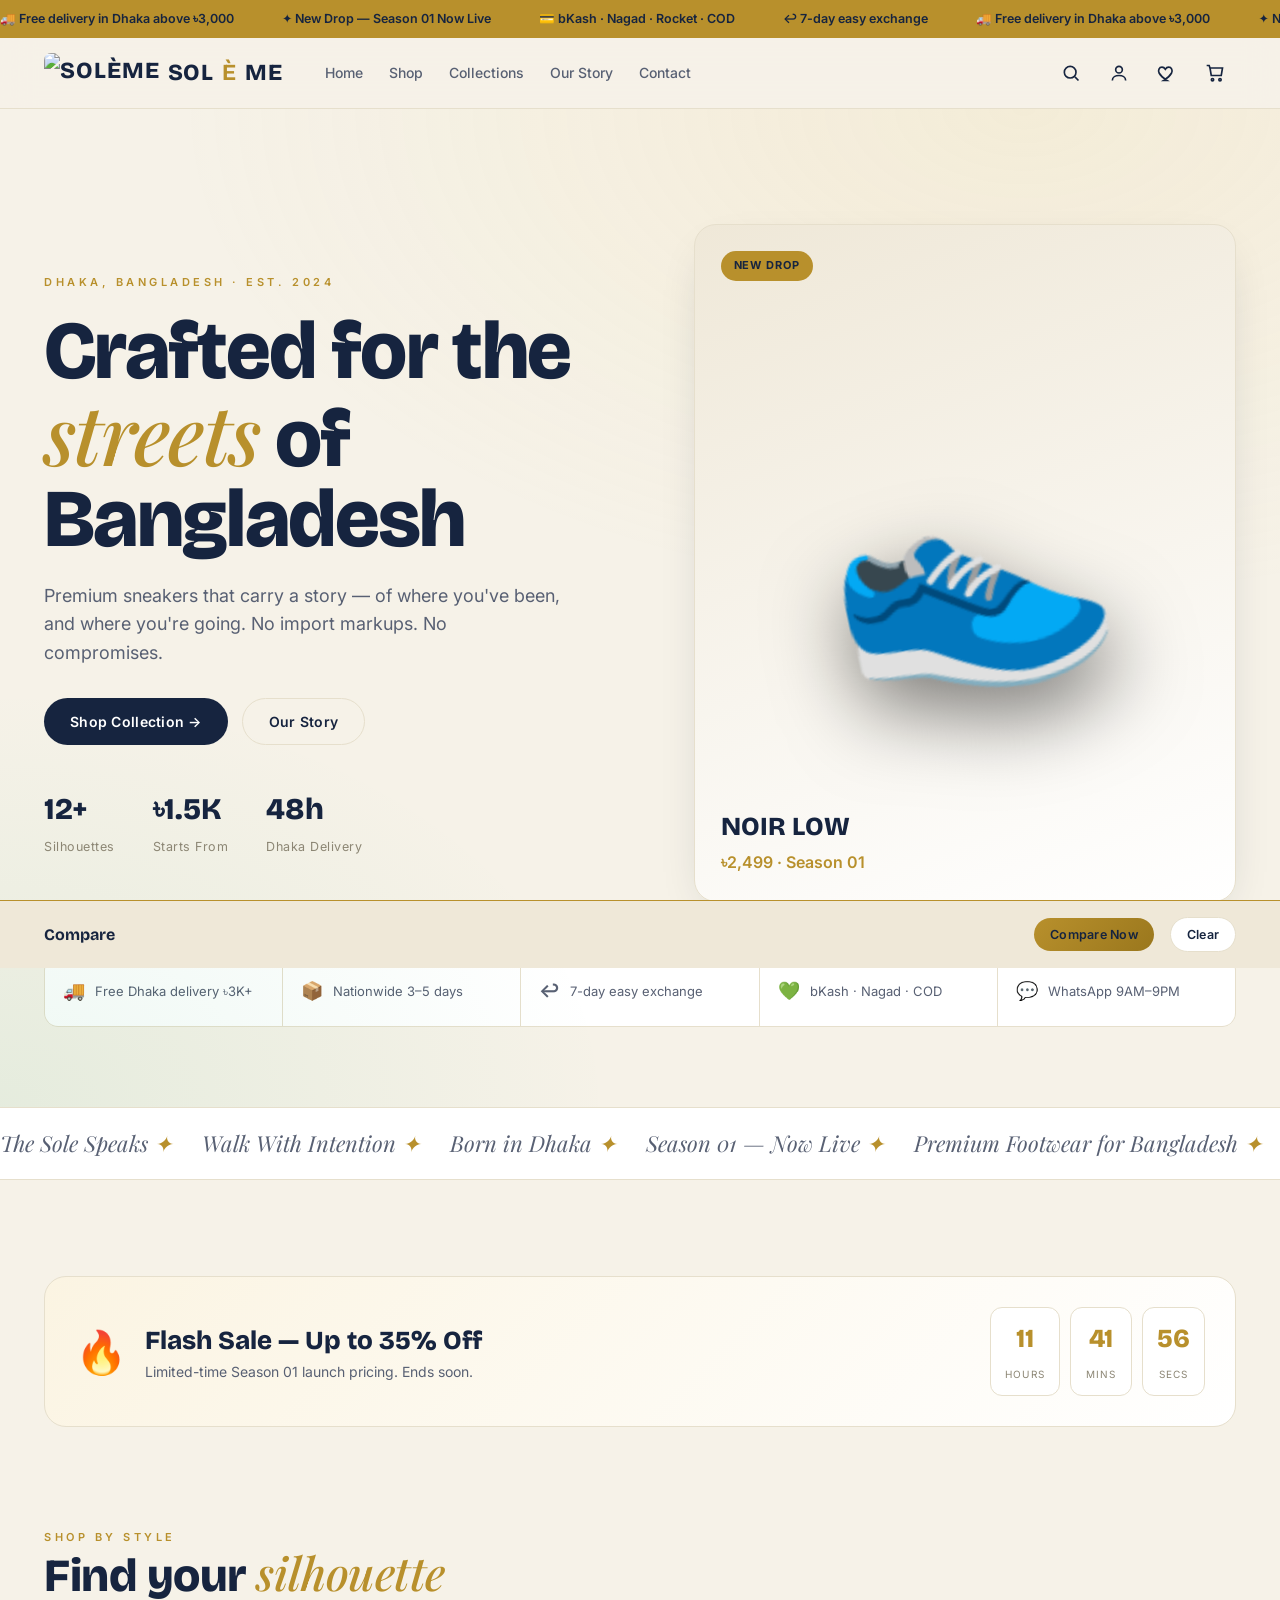
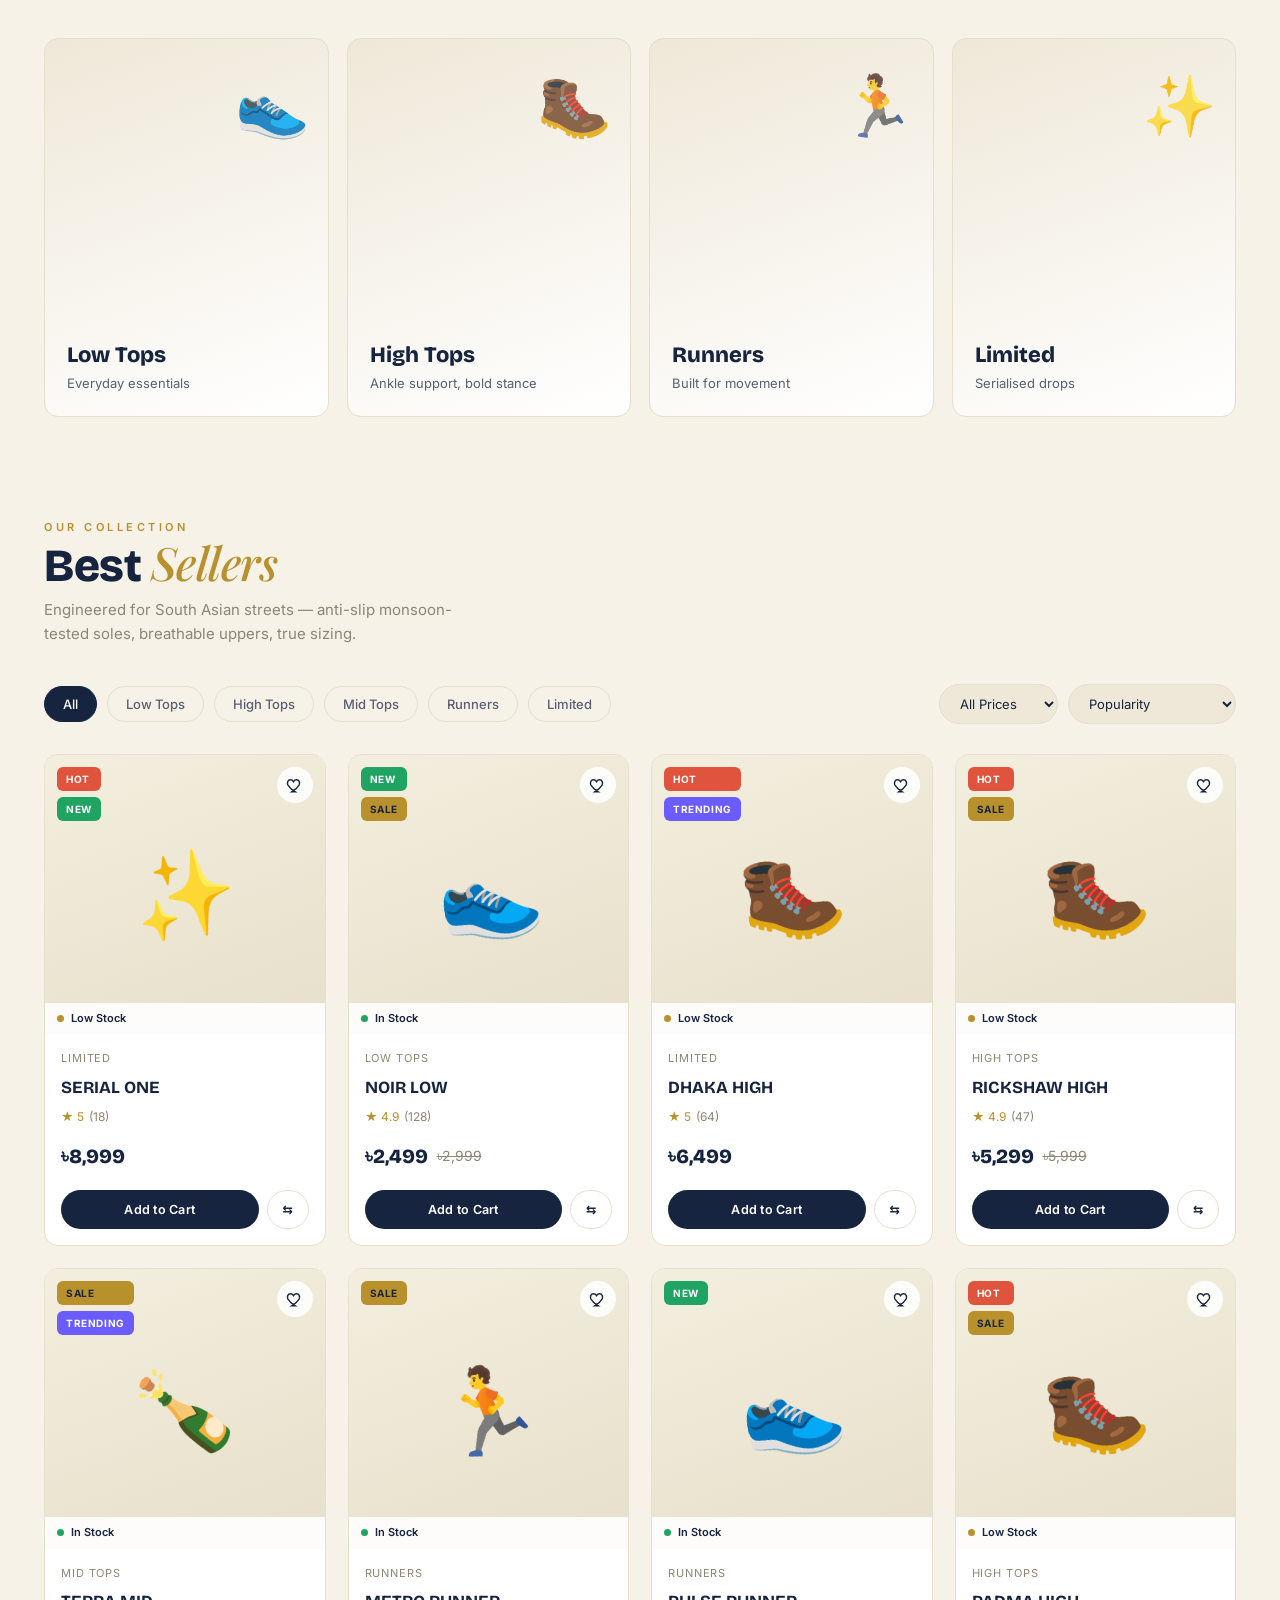
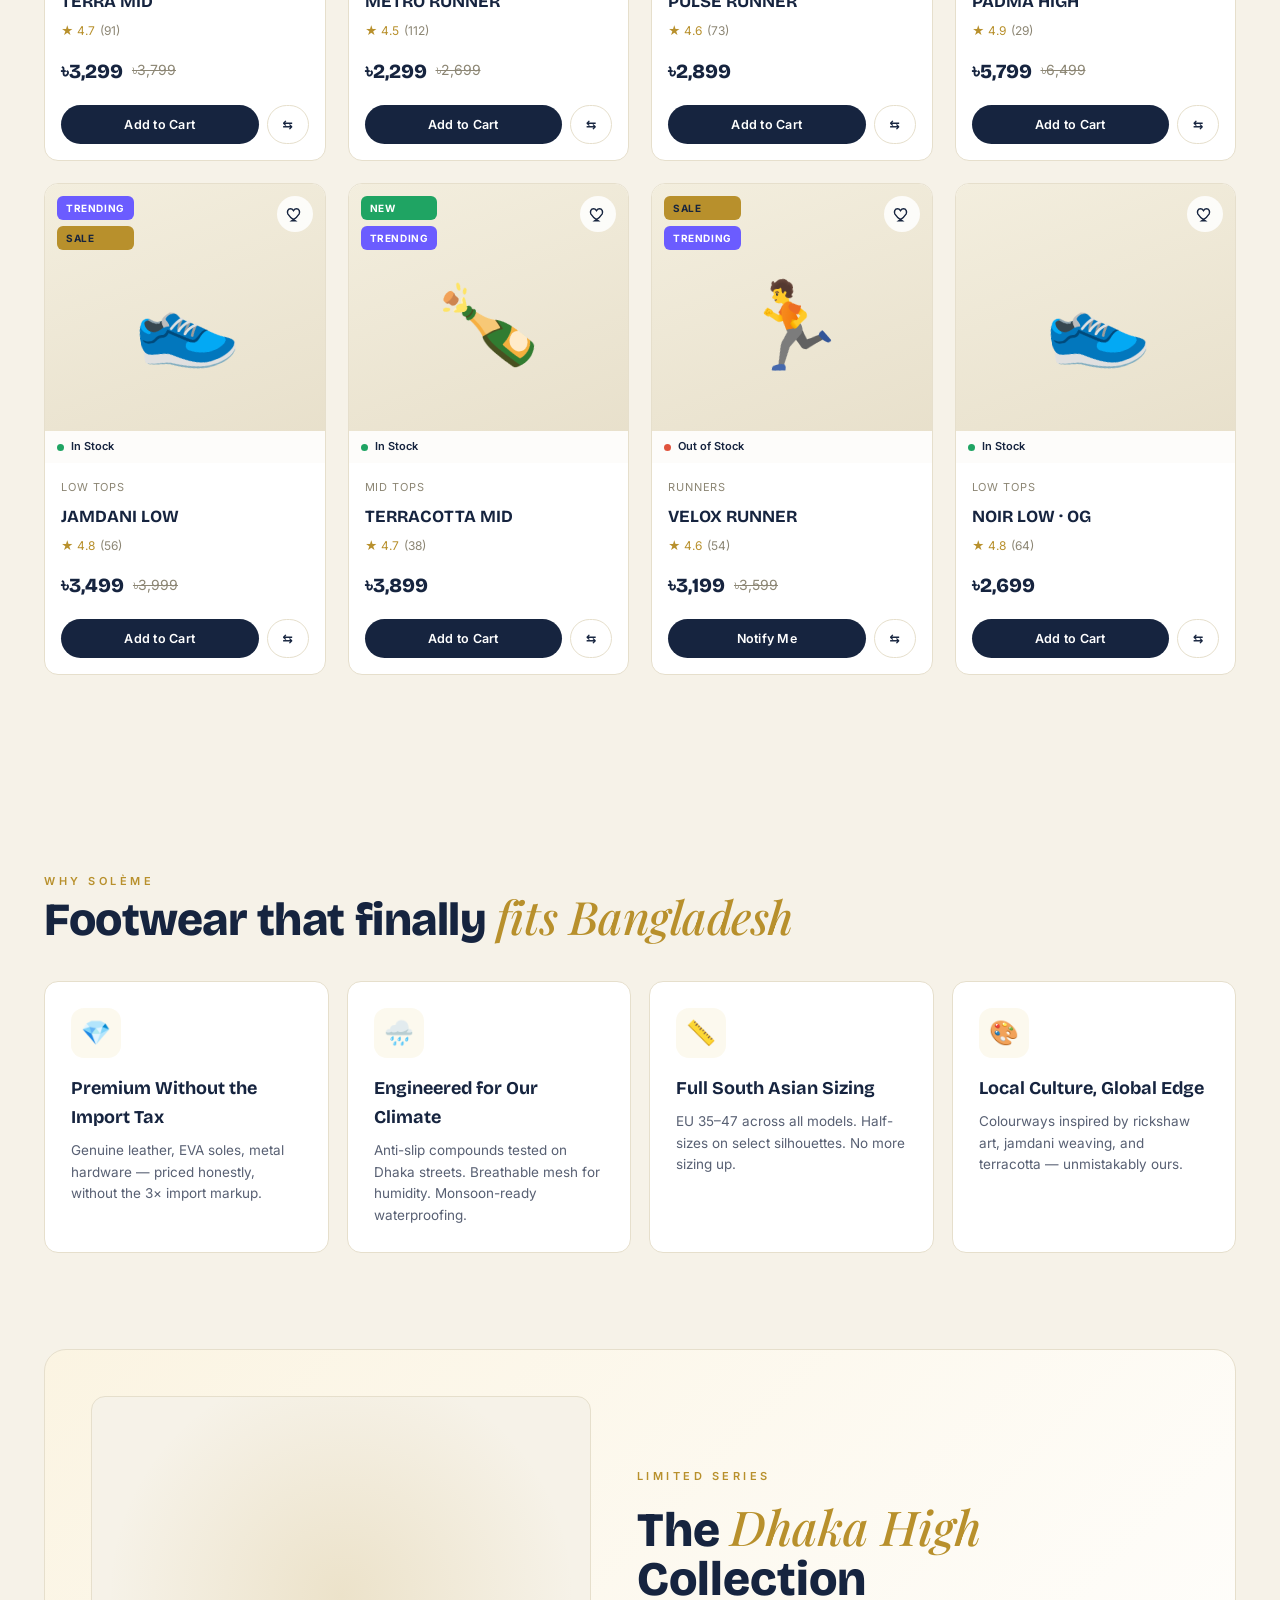
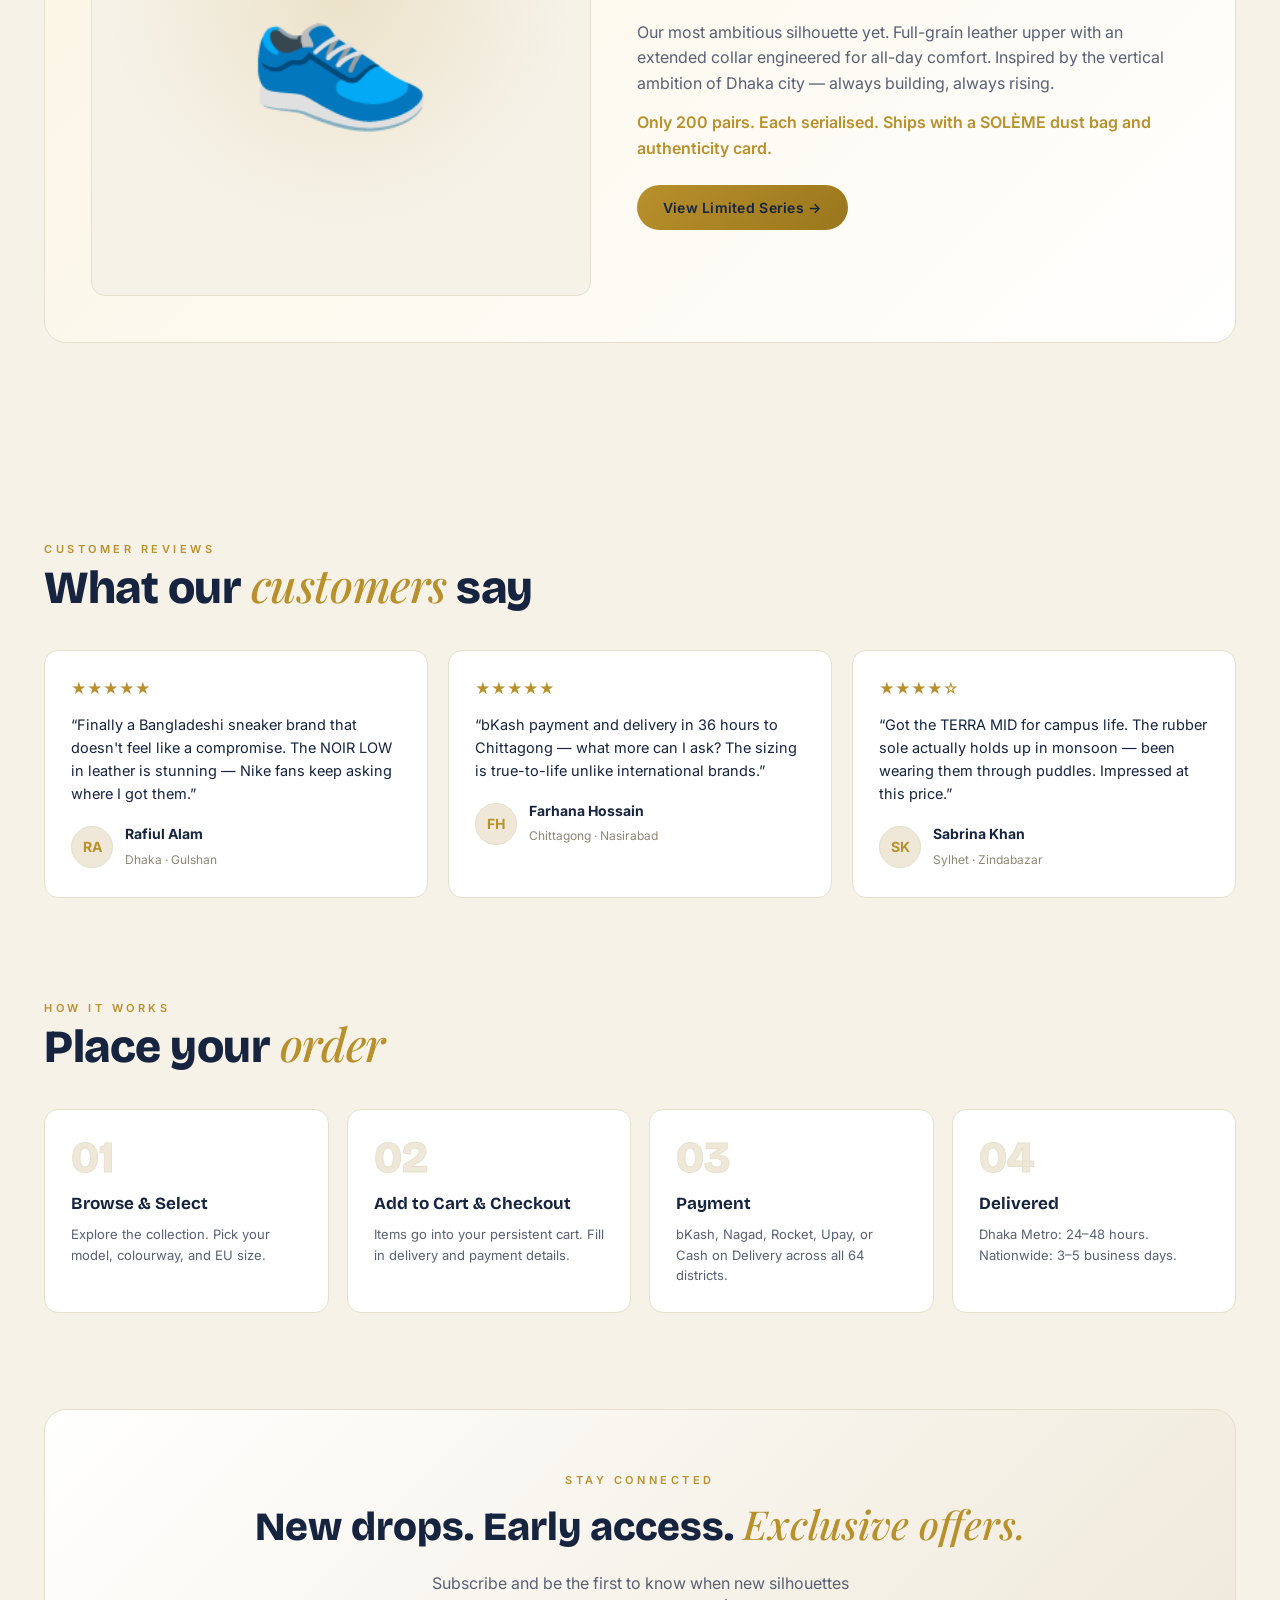
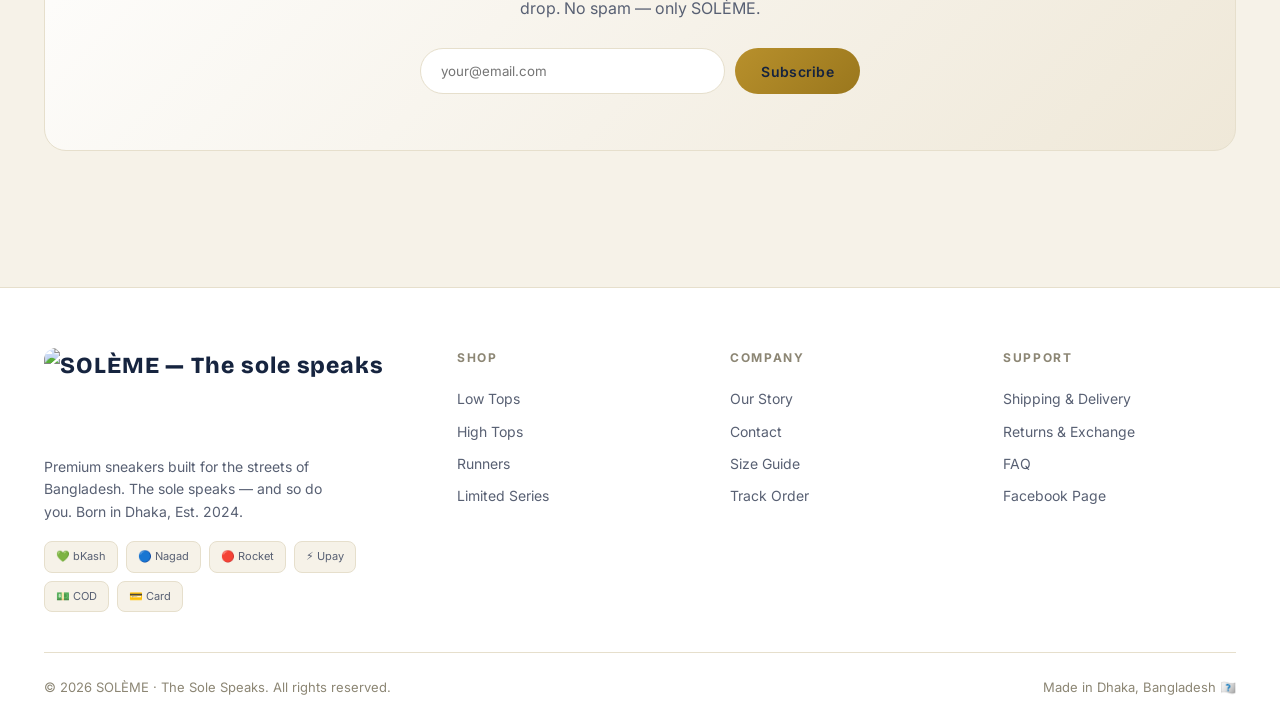
==== commit f03824f4: "Update index.html" ====
--- a/index.html
+++ b/index.html
@@ -3,510 +3,991 @@
 <head>
 <meta charset="UTF-8">
 <meta name="viewport" content="width=device-width, initial-scale=1.0">
-<title>SOLÈME · Admin Control System</title>
+<title>SOLÈME — The Sole Speaks | Premium Sneakers Born in Dhaka</title>
+<link rel="icon" type="image/jpeg" href="assets/soleme-mark.jpg">
+<meta name="description" content="SOLÈME — premium sneakers built for the streets of Bangladesh. Anti-slip monsoon-tested soles, breathable uppers, true South Asian sizing. bKash, Nagad & COD accepted. Free Dhaka delivery over ৳3,000.">
+<meta name="keywords" content="sneakers Bangladesh, premium shoes Dhaka, SOLEME, sneaker brand BD, bKash sneakers, COD shoes">
+<meta property="og:title" content="SOLÈME — The Sole Speaks">
+<meta property="og:description" content="Premium sneakers built for the streets of Bangladesh.">
+<meta property="og:type" content="website">
 <link rel="preconnect" href="https://fonts.googleapis.com">
 <link rel="preconnect" href="https://fonts.gstatic.com" crossorigin>
-<link href="https://fonts.googleapis.com/css2?family=Bricolage+Grotesque:opsz,wght@12..96,400..800&family=Inter:wght@400;500;600;700&display=swap" rel="stylesheet">
+<link href="https://fonts.googleapis.com/css2?family=Bricolage+Grotesque:opsz,wght@12..96,400..800&family=Inter:wght@400;500;600;700&family=Playfair+Display:ital,wght@0,500;0,700;1,500&display=swap" rel="stylesheet">
 <style>
+/* ============ SOLEME DESIGN SYSTEM ============ */
 :root{
-  --ink:#0b0b0c;--ink-2:#141416;--ink-3:#1c1c20;--line:#2a2a30;--line-2:#34343c;
-  --bone:#f4f1ea;--bone-dim:#b8b4ab;--muted:#8a867d;
-  --accent:#e7c873;--accent-2:#c9a84a;--green:#1fa463;--blue:#5b8def;--purple:#8b7cf6;--red:#e0533d;--orange:#e8923d;
-  --radius:14px;--display:'Bricolage Grotesque',system-ui,sans-serif;--sans:'Inter',system-ui,sans-serif;
+  --ink:#0b0b0c; --ink-2:#141416; --ink-3:#1c1c20; --line:#2a2a30;
+  --bone:#f4f1ea; --bone-dim:#b8b4ab; --muted:#8a867d;
+  --accent:#e7c873; --accent-2:#c9a84a; --green:#1fa463; --bkash:#e2136e; --red:#e0533d;
+  --radius:14px; --radius-lg:22px; --maxw:1240px;
+  --shadow:0 20px 60px -20px rgba(0,0,0,.6);
+  --serif:'Playfair Display',Georgia,serif;
+  --display:'Bricolage Grotesque',system-ui,sans-serif;
+  --sans:'Inter',system-ui,-apple-system,sans-serif;
 }
 *{margin:0;padding:0;box-sizing:border-box}
-body{background:var(--ink);color:var(--bone);font-family:var(--sans);font-size:14px;line-height:1.55;-webkit-font-smoothing:antialiased}
+html{scroll-behavior:smooth}
+body{background:var(--ink);color:var(--bone);font-family:var(--sans);line-height:1.6;overflow-x:hidden;-webkit-font-smoothing:antialiased}
+img{max-width:100%;display:block}
 a{color:inherit;text-decoration:none}
 button{font-family:inherit;cursor:pointer;border:none;background:none;color:inherit}
 input,select,textarea{font-family:inherit}
-::-webkit-scrollbar{width:9px;height:9px}::-webkit-scrollbar-thumb{background:var(--line);border-radius:6px}::-webkit-scrollbar-track{background:var(--ink-2)}
-.layout{display:grid;grid-template-columns:248px 1fr;min-height:100vh}
-/* SIDEBAR */
-.sidebar{background:var(--ink-2);border-right:1px solid var(--line);position:sticky;top:0;height:100vh;overflow-y:auto;display:flex;flex-direction:column}
-.sb-logo{font-family:var(--display);font-weight:800;font-size:22px;padding:22px 22px 18px;letter-spacing:.04em;border-bottom:1px solid var(--line)}
-.sb-logo b{color:var(--accent)}
-.sb-logo small{display:block;font-family:var(--sans);font-weight:500;font-size:10px;letter-spacing:.2em;color:var(--muted);margin-top:3px}
-.sb-nav{padding:14px 12px;flex:1}
-.sb-group{font-size:10px;letter-spacing:.16em;text-transform:uppercase;color:var(--muted);padding:14px 12px 7px}
-.sb-item{display:flex;align-items:center;gap:11px;padding:10px 12px;border-radius:10px;color:var(--bone-dim);font-weight:500;font-size:13.5px;cursor:pointer;transition:.15s;margin-bottom:2px}
-.sb-item:hover{background:var(--ink-3);color:var(--bone)}
-.sb-item.active{background:var(--accent);color:var(--ink);font-weight:600}
-.sb-item .ic{font-size:17px;width:20px;text-align:center}
-.sb-item .badge{margin-left:auto;background:var(--red);color:#fff;font-size:10px;font-weight:700;min-width:18px;height:18px;border-radius:9px;display:grid;place-items:center;padding:0 5px}
-.sb-item.active .badge{background:var(--ink);color:var(--accent)}
-.sb-foot{padding:14px;border-top:1px solid var(--line)}
-.sb-user{display:flex;align-items:center;gap:11px;padding:8px}
-.sb-ava{width:38px;height:38px;border-radius:50%;background:linear-gradient(135deg,var(--accent),var(--accent-2));color:var(--ink);display:grid;place-items:center;font-weight:700}
-.sb-user b{font-size:13px;display:block}.sb-user span{font-size:11px;color:var(--muted)}
-/* MAIN */
-.main{display:flex;flex-direction:column;min-width:0}
-.topbar{display:flex;align-items:center;gap:16px;padding:16px 28px;border-bottom:1px solid var(--line);position:sticky;top:0;background:rgba(11,11,12,.85);backdrop-filter:blur(12px);z-index:50}
-.topbar h1{font-family:var(--display);font-weight:800;font-size:22px}
-.search-mini{display:flex;align-items:center;gap:8px;background:var(--ink-2);border:1px solid var(--line);border-radius:100px;padding:8px 16px;width:300px;color:var(--muted)}
-.search-mini input{background:none;border:none;color:var(--bone);flex:1;font-size:13px}
-.search-mini input:focus{outline:none}
-.tb-actions{margin-left:auto;display:flex;align-items:center;gap:8px}
-.tb-btn{width:40px;height:40px;border-radius:10px;display:grid;place-items:center;background:var(--ink-2);border:1px solid var(--line);position:relative;transition:.15s}
-.tb-btn:hover{border-color:var(--accent)}
-.tb-dot{position:absolute;top:9px;right:9px;width:8px;height:8px;background:var(--red);border-radius:50%;border:2px solid var(--ink-2)}
-.content{padding:28px;flex:1}
-.view{display:none}.view.active{display:block;animation:fade .3s}
-@keyframes fade{from{opacity:0;transform:translateY(8px)}to{opacity:1;transform:translateY(0)}}
-/* CARDS */
-.kpi-grid{display:grid;grid-template-columns:repeat(4,1fr);gap:16px;margin-bottom:22px}
-.kpi{background:var(--ink-2);border:1px solid var(--line);border-radius:var(--radius);padding:20px;position:relative;overflow:hidden}
-.kpi .lab{font-size:12px;color:var(--muted);display:flex;align-items:center;gap:7px}
-.kpi .val{font-family:var(--display);font-weight:800;font-size:30px;margin:8px 0 4px}
-.kpi .chg{font-size:12px;font-weight:600}
-.chg.up{color:var(--green)}.chg.down{color:var(--red)}
-.kpi .spark{position:absolute;right:0;bottom:0;width:90px;height:40px;opacity:.5}
-.card{background:var(--ink-2);border:1px solid var(--line);border-radius:var(--radius);padding:22px;margin-bottom:18px}
-.card-head{display:flex;align-items:center;justify-content:space-between;margin-bottom:18px;gap:12px;flex-wrap:wrap}
-.card-head h3{font-family:var(--display);font-weight:700;font-size:18px}
-.card-head .sub{font-size:12px;color:var(--muted)}
-.grid-2{display:grid;grid-template-columns:1.6fr 1fr;gap:18px}
-.grid-2b{display:grid;grid-template-columns:1fr 1fr;gap:18px}
-.grid-3{display:grid;grid-template-columns:repeat(3,1fr);gap:18px}
-/* TABLE */
-table{width:100%;border-collapse:collapse;font-size:13.5px}
-th{text-align:left;font-size:11px;letter-spacing:.06em;text-transform:uppercase;color:var(--muted);font-weight:600;padding:11px 12px;border-bottom:1px solid var(--line)}
-td{padding:12px;border-bottom:1px solid var(--line);vertical-align:middle}
-tr:last-child td{border-bottom:none}
-tbody tr{transition:.12s}tbody tr:hover{background:var(--ink-3)}
-.tprod{display:flex;align-items:center;gap:11px}
-.tprod .te{width:38px;height:38px;border-radius:9px;background:var(--ink-3);display:grid;place-items:center;font-size:20px;flex:0 0 auto}
-.tprod b{font-weight:600}.tprod span{font-size:11px;color:var(--muted);display:block}
-.pill{font-size:11px;font-weight:700;padding:4px 10px;border-radius:100px;letter-spacing:.03em;display:inline-flex;align-items:center;gap:5px}
-.pill.green{background:rgba(31,164,99,.15);color:var(--green)}
-.pill.gold{background:rgba(231,200,115,.15);color:var(--accent)}
-.pill.blue{background:rgba(91,141,239,.15);color:var(--blue)}
-.pill.purple{background:rgba(139,124,246,.15);color:var(--purple)}
-.pill.red{background:rgba(224,83,61,.15);color:var(--red)}
-.pill.orange{background:rgba(232,146,61,.15);color:var(--orange)}
-.pill.gray{background:var(--ink-3);color:var(--bone-dim)}
-/* BUTTONS */
-.btn{display:inline-flex;align-items:center;gap:8px;padding:10px 18px;border-radius:10px;font-weight:600;font-size:13px;transition:.15s;white-space:nowrap}
+.wrap{max-width:var(--maxw);margin:0 auto;padding:0 24px}
+.serif{font-family:var(--serif)}
+.eyebrow{font-size:11px;letter-spacing:.32em;text-transform:uppercase;color:var(--accent);font-weight:600}
+section{position:relative}
+::selection{background:var(--accent);color:var(--ink)}
+/* scrollbar */
+::-webkit-scrollbar{width:10px;height:10px}
+::-webkit-scrollbar-track{background:var(--ink-2)}
+::-webkit-scrollbar-thumb{background:var(--line);border-radius:6px}
+
+/* ============ BUTTONS ============ */
+.btn{display:inline-flex;align-items:center;gap:9px;padding:14px 26px;border-radius:100px;font-weight:600;font-size:14px;letter-spacing:.02em;transition:.25s;white-space:nowrap}
+.btn-primary{background:var(--bone);color:var(--ink)}
+.btn-primary:hover{background:var(--accent);transform:translateY(-2px)}
+.btn-dark{background:var(--ink-3);color:var(--bone);border:1px solid var(--line)}
+.btn-dark:hover{background:var(--ink-2);border-color:var(--accent)}
 .btn-gold{background:linear-gradient(135deg,var(--accent),var(--accent-2));color:var(--ink)}
-.btn-gold:hover{transform:translateY(-1px)}
-.btn-dark{background:var(--ink-3);border:1px solid var(--line);color:var(--bone)}
-.btn-dark:hover{border-color:var(--accent)}
-.btn-sm{padding:7px 13px;font-size:12px}
-.btn-icon{width:34px;height:34px;border-radius:8px;display:grid;place-items:center;background:var(--ink-3);border:1px solid var(--line)}
-.btn-icon:hover{border-color:var(--accent)}
-/* CHARTS */
-.bars{display:flex;align-items:flex-end;gap:10px;height:200px;padding-top:10px}
-.bar-col{flex:1;display:flex;flex-direction:column;align-items:center;gap:8px;height:100%;justify-content:flex-end}
-.bar-fill{width:100%;max-width:42px;background:linear-gradient(180deg,var(--accent),var(--accent-2));border-radius:6px 6px 0 0;transition:.4s;position:relative}
-.bar-fill:hover{filter:brightness(1.15)}
-.bar-fill.alt{background:linear-gradient(180deg,var(--blue),#3a6ed0)}
-.bar-lab{font-size:11px;color:var(--muted)}
-.legend{display:flex;gap:18px;flex-wrap:wrap;margin-top:14px;font-size:12px;color:var(--bone-dim)}
-.legend .k{display:inline-flex;align-items:center;gap:7px}
-.dot{width:10px;height:10px;border-radius:3px}
-.donut-wrap{display:flex;align-items:center;gap:24px}
-.donut{width:160px;height:160px;border-radius:50%;flex:0 0 auto;position:relative}
-.donut::after{content:'';position:absolute;inset:32px;background:var(--ink-2);border-radius:50%}
-.donut-center{position:absolute;inset:0;display:grid;place-items:center;z-index:2;text-align:center}
-.donut-center b{font-family:var(--display);font-size:24px;display:block}
-.donut-center span{font-size:11px;color:var(--muted)}
-.progress{height:8px;background:var(--ink-3);border-radius:6px;overflow:hidden;margin-top:8px}
-.progress > div{height:100%;border-radius:6px;background:linear-gradient(90deg,var(--accent),var(--accent-2))}
-.line-chart{height:220px;width:100%}
-/* FORMS / MODAL */
-.field{margin-bottom:14px}
-.field label{display:block;font-size:11px;letter-spacing:.05em;text-transform:uppercase;color:var(--muted);margin-bottom:6px}
-.field input,.field select,.field textarea{width:100%;background:var(--ink);border:1px solid var(--line);border-radius:9px;padding:11px 13px;color:var(--bone);font-size:13.5px}
+.btn-gold:hover{transform:translateY(-2px);box-shadow:0 12px 30px -10px var(--accent-2)}
+.btn-ghost{border:1px solid var(--line);color:var(--bone)}
+.btn-ghost:hover{border-color:var(--bone)}
+.btn-block{width:100%;justify-content:center}
+.btn-sm{padding:9px 16px;font-size:12.5px}
+
+/* ============ TOP BAR / MARQUEE ============ */
+.topbar{background:var(--accent);color:var(--ink);font-size:12.5px;font-weight:600;overflow:hidden;white-space:nowrap}
+.topbar .track{display:inline-flex;gap:48px;padding:9px 0;animation:marq 28s linear infinite}
+.topbar .track span{display:inline-flex;align-items:center;gap:10px}
+@keyframes marq{from{transform:translateX(0)}to{transform:translateX(-50%)}}
+
+/* ============ HEADER ============ */
+header.nav{position:sticky;top:0;z-index:200;background:rgba(11,11,12,.82);backdrop-filter:blur(16px);border-bottom:1px solid var(--line)}
+.nav-inner{display:flex;align-items:center;gap:28px;height:70px}
+.logo{font-family:var(--display);font-weight:800;font-size:23px;letter-spacing:.04em;display:flex;align-items:center;gap:8px}
+.logo b{color:var(--accent)}
+.nav-links{display:flex;gap:26px;margin-left:14px;font-size:14px;font-weight:500}
+.nav-links a{color:var(--bone-dim);transition:.2s;position:relative;padding:4px 0}
+.nav-links a:hover{color:var(--bone)}
+.nav-links a::after{content:'';position:absolute;left:0;bottom:-2px;width:0;height:1.5px;background:var(--accent);transition:.25s}
+.nav-links a:hover::after{width:100%}
+.nav-actions{margin-left:auto;display:flex;align-items:center;gap:6px}
+.icon-btn{width:42px;height:42px;border-radius:50%;display:grid;place-items:center;color:var(--bone);transition:.2s;position:relative}
+.icon-btn:hover{background:var(--ink-3)}
+.icon-btn svg{width:20px;height:20px}
+.badge-count{position:absolute;top:4px;right:4px;background:var(--accent);color:var(--ink);font-size:10px;font-weight:700;min-width:17px;height:17px;border-radius:9px;display:grid;place-items:center;padding:0 4px}
+.hamburger{display:none}
+
+/* ============ HERO ============ */
+.hero{position:relative;padding:clamp(60px,9vw,120px) 0 80px;overflow:hidden}
+.hero-bg{position:absolute;inset:0;background:radial-gradient(120% 90% at 80% 0%,rgba(231,200,115,.14),transparent 55%),radial-gradient(80% 70% at 0% 100%,rgba(31,164,99,.08),transparent 60%)}
+.hero-grid{position:relative;display:grid;grid-template-columns:1.05fr .95fr;gap:50px;align-items:center}
+.hero h1{font-family:var(--display);font-weight:800;font-size:clamp(42px,6.5vw,82px);line-height:.98;letter-spacing:-.02em;margin:18px 0 22px}
+.hero h1 em{font-family:var(--serif);font-style:italic;font-weight:500;color:var(--accent)}
+.hero p.lead{font-size:18px;color:var(--bone-dim);max-width:520px;margin-bottom:30px}
+.hero-cta{display:flex;gap:14px;flex-wrap:wrap;margin-bottom:40px}
+.hero-stats{display:flex;gap:38px}
+.hero-stats .s b{font-family:var(--display);font-size:30px;font-weight:800;display:block}
+.hero-stats .s span{font-size:12.5px;color:var(--muted);letter-spacing:.04em}
+.hero-card{position:relative;aspect-ratio:4/5;border-radius:var(--radius-lg);background:linear-gradient(160deg,var(--ink-3),var(--ink-2));border:1px solid var(--line);overflow:hidden;box-shadow:var(--shadow);display:flex;flex-direction:column;justify-content:space-between;padding:26px}
+.hero-card .tag{align-self:flex-start;background:var(--accent);color:var(--ink);font-size:11px;font-weight:700;padding:6px 13px;border-radius:100px;letter-spacing:.08em}
+.hero-shoe{position:absolute;inset:0;display:grid;place-items:center;font-size:clamp(120px,20vw,230px);filter:drop-shadow(0 30px 40px rgba(0,0,0,.5));transform:rotate(-12deg)}
+.hero-card .meta{position:relative;z-index:2}
+.hero-card .meta .name{font-family:var(--display);font-weight:800;font-size:26px}
+.hero-card .meta .price{color:var(--accent);font-weight:600;margin-top:2px}
+
+/* feature strip */
+.feat-strip{display:grid;grid-template-columns:repeat(5,1fr);gap:1px;background:var(--line);border:1px solid var(--line);border-radius:var(--radius);overflow:hidden;margin-top:54px}
+.feat-strip .f{background:var(--ink);padding:20px 18px;font-size:13px;color:var(--bone-dim);display:flex;align-items:center;gap:10px}
+.feat-strip .f b{font-size:18px}
+
+/* ============ SECTION HEAD ============ */
+.sec{padding:clamp(56px,8vw,96px) 0}
+.sec-head{display:flex;align-items:flex-end;justify-content:space-between;gap:20px;margin-bottom:38px}
+.sec-head h2{font-family:var(--display);font-weight:800;font-size:clamp(28px,4vw,46px);line-height:1.04;letter-spacing:-.01em}
+.sec-head h2 em{font-family:var(--serif);font-style:italic;font-weight:500;color:var(--accent)}
+.sec-head p{color:var(--muted);max-width:440px;margin-top:8px;font-size:15px}
+
+/* ============ MARQUEE BANNER ============ */
+.ribbon{border-top:1px solid var(--line);border-bottom:1px solid var(--line);padding:18px 0;overflow:hidden;white-space:nowrap;background:var(--ink-2)}
+.ribbon .track{display:inline-flex;gap:30px;animation:marq 30s linear infinite;font-family:var(--serif);font-style:italic;font-size:22px;color:var(--bone-dim)}
+.ribbon .track .dot{color:var(--accent)}
+
+/* ============ FLASH SALE ============ */
+.flash{background:linear-gradient(135deg,#1a0f0a,var(--ink-2));border:1px solid var(--line);border-radius:var(--radius-lg);padding:30px;display:flex;align-items:center;justify-content:space-between;gap:24px;flex-wrap:wrap}
+.flash .lhs{display:flex;align-items:center;gap:18px}
+.flash .fire{font-size:42px}
+.flash h3{font-family:var(--display);font-weight:800;font-size:26px}
+.flash p{color:var(--bone-dim);font-size:14px}
+.countdown{display:flex;gap:10px}
+.cd{background:var(--ink);border:1px solid var(--line);border-radius:12px;padding:10px 14px;text-align:center;min-width:62px}
+.cd b{font-family:var(--display);font-size:26px;font-weight:800;display:block;color:var(--accent)}
+.cd span{font-size:10px;color:var(--muted);letter-spacing:.12em;text-transform:uppercase}
+
+/* ============ FILTER BAR ============ */
+.filterbar{display:flex;gap:10px;flex-wrap:wrap;align-items:center;margin-bottom:30px}
+.chip{padding:9px 18px;border-radius:100px;border:1px solid var(--line);font-size:13px;font-weight:500;color:var(--bone-dim);transition:.2s}
+.chip:hover{border-color:var(--bone)}
+.chip.active{background:var(--bone);color:var(--ink);border-color:var(--bone)}
+.filterbar .spacer{margin-left:auto}
+.select{background:var(--ink-3);border:1px solid var(--line);border-radius:100px;padding:10px 16px;color:var(--bone);font-size:13px}
+
+/* ============ PRODUCT GRID / CARD ============ */
+.pgrid{display:grid;grid-template-columns:repeat(4,1fr);gap:22px}
+.pcard{background:var(--ink-2);border:1px solid var(--line);border-radius:var(--radius);overflow:hidden;transition:.3s;position:relative;display:flex;flex-direction:column}
+.pcard:hover{transform:translateY(-6px);border-color:#3a3a42;box-shadow:var(--shadow)}
+.pcard .thumb{aspect-ratio:1;background:linear-gradient(160deg,var(--ink-3),#101012);display:grid;place-items:center;font-size:84px;position:relative;overflow:hidden;cursor:pointer}
+.pcard .thumb .emoji{transition:.4s;transform:rotate(-10deg)}
+.pcard:hover .thumb .emoji{transform:rotate(-10deg) scale(1.12)}
+.plabels{position:absolute;top:12px;left:12px;display:flex;flex-direction:column;gap:6px;z-index:2}
+.plabel{font-size:10px;font-weight:700;padding:4px 9px;border-radius:6px;letter-spacing:.06em;text-transform:uppercase}
+.plabel.new{background:var(--green);color:#fff}
+.plabel.hot{background:var(--red);color:#fff}
+.plabel.sale{background:var(--accent);color:var(--ink)}
+.plabel.trend{background:#6b5cff;color:#fff}
+.pwish{position:absolute;top:12px;right:12px;width:36px;height:36px;border-radius:50%;background:rgba(11,11,12,.7);display:grid;place-items:center;z-index:2;transition:.2s}
+.pwish:hover{background:var(--ink)}
+.pwish svg{width:18px;height:18px;transition:.2s}
+.pwish.on svg{fill:var(--bkash);stroke:var(--bkash)}
+.stockbar{position:absolute;bottom:0;left:0;right:0;padding:7px 12px;font-size:11px;font-weight:600;background:rgba(11,11,12,.82);display:flex;align-items:center;gap:7px}
+.dot{width:7px;height:7px;border-radius:50%}
+.dot.in{background:var(--green)}.dot.low{background:var(--accent)}.dot.out{background:var(--red)}
+.pcard .body{padding:16px;display:flex;flex-direction:column;gap:6px;flex:1}
+.pcard .cat{font-size:11px;color:var(--muted);letter-spacing:.08em;text-transform:uppercase}
+.pcard .name{font-family:var(--display);font-weight:700;font-size:17px}
+.pcard .rating{font-size:12px;color:var(--accent);display:flex;align-items:center;gap:5px}
+.pcard .rating span{color:var(--muted)}
+.pcard .priceRow{display:flex;align-items:center;gap:9px;margin-top:auto;padding-top:8px}
+.pcard .price{font-family:var(--display);font-weight:800;font-size:20px}
+.pcard .was{font-size:14px;color:var(--muted);text-decoration:line-through}
+.pcard .actions{display:flex;gap:8px;margin-top:12px}
+.pcard .actions .btn{flex:1;justify-content:center;padding:11px}
+.pcompare{width:42px;flex:0 0 auto!important;padding:11px 0!important}
+
+/* ============ CATEGORY GRID ============ */
+.catgrid{display:grid;grid-template-columns:repeat(4,1fr);gap:18px}
+.catcard{position:relative;aspect-ratio:3/4;border-radius:var(--radius);overflow:hidden;background:linear-gradient(160deg,var(--ink-3),var(--ink-2));border:1px solid var(--line);display:flex;flex-direction:column;justify-content:flex-end;padding:22px;cursor:pointer;transition:.3s}
+.catcard:hover{transform:translateY(-5px);border-color:var(--accent)}
+.catcard .ce{position:absolute;top:18px;right:18px;font-size:60px;opacity:.85;transition:.3s}
+.catcard:hover .ce{transform:scale(1.15) rotate(-8deg)}
+.catcard h3{font-family:var(--display);font-weight:800;font-size:22px;position:relative}
+.catcard span{font-size:13px;color:var(--bone-dim);position:relative}
+
+/* ============ WHY / FEATURES ============ */
+.whygrid{display:grid;grid-template-columns:repeat(4,1fr);gap:18px}
+.whycard{background:var(--ink-2);border:1px solid var(--line);border-radius:var(--radius);padding:26px}
+.whycard .ico{width:50px;height:50px;border-radius:13px;background:rgba(231,200,115,.12);display:grid;place-items:center;font-size:24px;margin-bottom:16px}
+.whycard h4{font-family:var(--display);font-weight:700;font-size:18px;margin-bottom:8px}
+.whycard p{font-size:13.5px;color:var(--bone-dim)}
+
+/* ============ LIMITED BANNER ============ */
+.limited{display:grid;grid-template-columns:.95fr 1.05fr;gap:46px;align-items:center;background:linear-gradient(135deg,#100d08,var(--ink-2));border:1px solid var(--line);border-radius:var(--radius-lg);padding:46px;overflow:hidden}
+.limited .visual{aspect-ratio:1;border-radius:var(--radius);background:radial-gradient(circle at 50% 40%,rgba(231,200,115,.18),transparent 60%),var(--ink);display:grid;place-items:center;font-size:150px;border:1px solid var(--line)}
+.limited h2{font-family:var(--display);font-weight:800;font-size:clamp(30px,4vw,48px);line-height:1.02;margin:14px 0 16px}
+.limited h2 em{font-family:var(--serif);font-style:italic;color:var(--accent);font-weight:500}
+.limited p{color:var(--bone-dim);margin-bottom:14px}
+
+/* ============ REVIEWS ============ */
+.revgrid{display:grid;grid-template-columns:repeat(3,1fr);gap:20px}
+.revcard{background:var(--ink-2);border:1px solid var(--line);border-radius:var(--radius);padding:26px}
+.revcard .stars{color:var(--accent);font-size:15px;margin-bottom:12px}
+.revcard p{color:var(--bone);font-size:14.5px;margin-bottom:18px}
+.revcard .who{display:flex;align-items:center;gap:12px}
+.avatar{width:42px;height:42px;border-radius:50%;background:var(--ink-3);display:grid;place-items:center;font-weight:700;font-size:14px;color:var(--accent);border:1px solid var(--line)}
+.revcard .who b{display:block;font-size:14px}
+.revcard .who span{font-size:12px;color:var(--muted)}
+
+/* ============ HOW IT WORKS ============ */
+.steps{display:grid;grid-template-columns:repeat(4,1fr);gap:18px}
+.step{background:var(--ink-2);border:1px solid var(--line);border-radius:var(--radius);padding:26px;position:relative}
+.step .num{font-family:var(--display);font-weight:800;font-size:44px;color:var(--ink-3);-webkit-text-stroke:1px var(--line);line-height:1}
+.step h4{font-family:var(--display);font-weight:700;font-size:17px;margin:10px 0 7px}
+.step p{font-size:13px;color:var(--bone-dim)}
+
+/* ============ NEWSLETTER ============ */
+.news{text-align:center;background:linear-gradient(135deg,var(--ink-2),var(--ink-3));border:1px solid var(--line);border-radius:var(--radius-lg);padding:56px 30px}
+.news h2{font-family:var(--display);font-weight:800;font-size:clamp(26px,3.6vw,40px);margin-bottom:12px}
+.news h2 em{font-family:var(--serif);font-style:italic;color:var(--accent);font-weight:500}
+.news p{color:var(--bone-dim);max-width:440px;margin:0 auto 26px}
+.news form{display:flex;gap:10px;max-width:440px;margin:0 auto}
+.news input{flex:1;background:var(--ink);border:1px solid var(--line);border-radius:100px;padding:14px 20px;color:var(--bone)}
+.news input:focus{outline:none;border-color:var(--accent)}
+
+/* ============ FOOTER ============ */
+footer{border-top:1px solid var(--line);background:var(--ink-2);padding:60px 0 30px;margin-top:40px}
+.foot-grid{display:grid;grid-template-columns:1.6fr 1fr 1fr 1fr;gap:40px;margin-bottom:40px}
+.foot-grid h5{font-size:12px;letter-spacing:.14em;text-transform:uppercase;color:var(--muted);margin-bottom:16px}
+.foot-grid a{display:block;color:var(--bone-dim);font-size:14px;padding:5px 0;transition:.2s}
+.foot-grid a:hover{color:var(--accent)}
+.foot-grid .logo{margin-bottom:14px}
+.foot-grid .about{color:var(--bone-dim);font-size:14px;max-width:300px}
+.pay-icons{display:flex;gap:8px;margin-top:18px;flex-wrap:wrap}
+.pay-icons span{font-size:11px;background:var(--ink);border:1px solid var(--line);padding:6px 11px;border-radius:8px;color:var(--bone-dim)}
+.foot-bottom{border-top:1px solid var(--line);padding-top:24px;display:flex;justify-content:space-between;flex-wrap:wrap;gap:12px;font-size:13px;color:var(--muted)}
+
+/* ============ DRAWERS / MODALS ============ */
+.overlay{position:fixed;inset:0;background:rgba(0,0,0,.7);backdrop-filter:blur(4px);z-index:500;opacity:0;visibility:hidden;transition:.3s}
+.overlay.open{opacity:1;visibility:visible}
+.drawer{position:fixed;top:0;right:0;height:100%;width:min(420px,100%);background:var(--ink-2);border-left:1px solid var(--line);z-index:600;transform:translateX(100%);transition:.35s cubic-bezier(.4,0,.2,1);display:flex;flex-direction:column}
+.drawer.open{transform:translateX(0)}
+.drawer-head{display:flex;align-items:center;justify-content:space-between;padding:22px;border-bottom:1px solid var(--line)}
+.drawer-head h3{font-family:var(--display);font-weight:800;font-size:20px}
+.drawer-body{flex:1;overflow-y:auto;padding:22px}
+.drawer-foot{padding:22px;border-top:1px solid var(--line)}
+.cart-item{display:flex;gap:14px;padding:14px 0;border-bottom:1px solid var(--line)}
+.cart-item .ci-thumb{width:72px;height:72px;border-radius:10px;background:var(--ink-3);display:grid;place-items:center;font-size:34px;flex:0 0 auto}
+.cart-item .ci-info{flex:1}
+.cart-item .ci-info .nm{font-weight:600;font-size:14px}
+.cart-item .ci-info .vr{font-size:12px;color:var(--muted)}
+.cart-item .ci-info .pr{color:var(--accent);font-weight:700;margin-top:4px}
+.qty{display:inline-flex;align-items:center;border:1px solid var(--line);border-radius:100px;margin-top:8px}
+.qty button{width:28px;height:28px;font-size:16px;color:var(--bone)}
+.qty span{min-width:26px;text-align:center;font-size:13px;font-weight:600}
+.ci-remove{font-size:12px;color:var(--muted);margin-top:6px}
+.ci-remove:hover{color:var(--red)}
+.cart-empty{text-align:center;padding:50px 20px;color:var(--muted)}
+.cart-empty .e{font-size:60px;margin-bottom:14px}
+.summ-row{display:flex;justify-content:space-between;padding:7px 0;font-size:14px;color:var(--bone-dim)}
+.summ-row.tot{font-size:18px;font-weight:700;color:var(--bone);border-top:1px solid var(--line);margin-top:8px;padding-top:14px}
+.coupon-row{display:flex;gap:8px;margin:14px 0}
+.coupon-row input{flex:1;background:var(--ink);border:1px solid var(--line);border-radius:10px;padding:11px 14px;color:var(--bone);font-size:13px}
+
+/* product modal */
+.modal{position:fixed;inset:0;z-index:600;display:grid;place-items:center;padding:24px;opacity:0;visibility:hidden;transition:.3s}
+.modal.open{opacity:1;visibility:visible}
+.modal-card{background:var(--ink-2);border:1px solid var(--line);border-radius:var(--radius-lg);width:min(960px,100%);max-height:90vh;overflow-y:auto;box-shadow:var(--shadow);transform:scale(.96);transition:.3s}
+.modal.open .modal-card{transform:scale(1)}
+.modal-grid{display:grid;grid-template-columns:1fr 1fr}
+.modal-gallery{background:linear-gradient(160deg,var(--ink-3),#0d0d0f);padding:30px;display:flex;flex-direction:column;gap:14px}
+.modal-main-img{aspect-ratio:1;display:grid;place-items:center;font-size:160px;cursor:zoom-in;border-radius:var(--radius);overflow:hidden;transition:.3s;background:radial-gradient(circle at 50% 45%,rgba(231,200,115,.1),transparent 60%)}
+.modal-main-img.zoom{transform:scale(1.4)}
+.modal-thumbs{display:flex;gap:10px;justify-content:center}
+.modal-thumbs .t{width:56px;height:56px;border-radius:10px;background:var(--ink);border:1px solid var(--line);display:grid;place-items:center;font-size:26px;cursor:pointer;transition:.2s}
+.modal-thumbs .t.active{border-color:var(--accent)}
+.modal-info{padding:34px}
+.modal-info .cat{font-size:11px;letter-spacing:.1em;text-transform:uppercase;color:var(--muted)}
+.modal-info h2{font-family:var(--display);font-weight:800;font-size:30px;margin:6px 0 10px}
+.modal-info .pr{display:flex;align-items:center;gap:12px;margin:14px 0}
+.modal-info .pr .now{font-family:var(--display);font-size:30px;font-weight:800;color:var(--accent)}
+.modal-info .pr .old{text-decoration:line-through;color:var(--muted);font-size:18px}
+.modal-info .pr .off{background:var(--red);color:#fff;font-size:11px;font-weight:700;padding:4px 9px;border-radius:6px}
+.opt-group{margin:18px 0}
+.opt-group .lab{font-size:12px;letter-spacing:.08em;text-transform:uppercase;color:var(--muted);margin-bottom:9px}
+.opt-row{display:flex;gap:8px;flex-wrap:wrap}
+.opt{min-width:44px;padding:9px 13px;border:1px solid var(--line);border-radius:10px;font-size:13px;font-weight:600;text-align:center;transition:.2s}
+.opt:hover{border-color:var(--bone)}
+.opt.active{background:var(--bone);color:var(--ink);border-color:var(--bone)}
+.opt.swatch{width:34px;height:34px;min-width:0;padding:0;border-radius:50%}
+.opt.swatch.active{box-shadow:0 0 0 2px var(--ink),0 0 0 4px var(--accent)}
+.modal-desc{font-size:14px;color:var(--bone-dim);margin:16px 0;padding-top:16px;border-top:1px solid var(--line)}
+.modal-feat{display:flex;flex-wrap:wrap;gap:8px;margin:14px 0}
+.modal-feat span{font-size:12px;background:var(--ink);border:1px solid var(--line);padding:6px 11px;border-radius:8px;color:var(--bone-dim)}
+.share-row{display:flex;gap:8px;align-items:center;margin-top:16px;font-size:13px;color:var(--muted)}
+.share-btn{width:36px;height:36px;border-radius:50%;border:1px solid var(--line);display:grid;place-items:center;transition:.2s}
+.share-btn:hover{border-color:var(--accent);background:var(--ink)}
+
+/* search modal */
+.search-modal{position:fixed;inset:0;z-index:650;background:rgba(11,11,12,.96);backdrop-filter:blur(10px);opacity:0;visibility:hidden;transition:.25s;padding-top:90px}
+.search-modal.open{opacity:1;visibility:visible}
+.search-box{max-width:680px;margin:0 auto;padding:0 24px}
+.search-input-wrap{display:flex;align-items:center;gap:14px;border-bottom:2px solid var(--line);padding:14px 4px}
+.search-input-wrap input{flex:1;background:none;border:none;color:var(--bone);font-size:26px;font-family:var(--display)}
+.search-input-wrap input:focus{outline:none}
+.search-section{margin-top:28px}
+.search-section .h{font-size:11px;letter-spacing:.14em;text-transform:uppercase;color:var(--muted);margin-bottom:12px}
+.sugg{display:flex;gap:8px;flex-wrap:wrap}
+.sugg a{padding:8px 15px;border:1px solid var(--line);border-radius:100px;font-size:13px;color:var(--bone-dim);transition:.2s}
+.sugg a:hover{border-color:var(--accent);color:var(--bone)}
+.search-results{margin-top:24px;display:flex;flex-direction:column;gap:4px;max-height:50vh;overflow-y:auto}
+.sr{display:flex;align-items:center;gap:14px;padding:12px;border-radius:12px;transition:.2s;cursor:pointer}
+.sr:hover{background:var(--ink-2)}
+.sr .e{width:48px;height:48px;border-radius:10px;background:var(--ink-3);display:grid;place-items:center;font-size:26px}
+.sr .nm{font-weight:600}
+.sr .ct{font-size:12px;color:var(--muted)}
+.sr .pr{margin-left:auto;color:var(--accent);font-weight:700}
+.no-result{text-align:center;padding:40px;color:var(--muted)}
+
+/* toast */
+.toast-wrap{position:fixed;bottom:24px;left:50%;transform:translateX(-50%);z-index:800;display:flex;flex-direction:column;gap:10px;align-items:center}
+.toast{background:var(--bone);color:var(--ink);padding:13px 22px;border-radius:100px;font-size:14px;font-weight:600;box-shadow:var(--shadow);display:flex;align-items:center;gap:10px;animation:toastIn .3s}
+@keyframes toastIn{from{opacity:0;transform:translateY(20px)}to{opacity:1;transform:translateY(0)}}
+
+/* compare bar */
+.compare-bar{position:fixed;bottom:0;left:0;right:0;background:var(--ink-3);border-top:1px solid var(--accent);z-index:400;transform:translateY(100%);transition:.3s;padding:16px 0}
+.compare-bar.open{transform:translateY(0)}
+.compare-bar .inner{display:flex;align-items:center;gap:16px}
+.compare-bar .items{display:flex;gap:10px;flex:1}
+.compare-bar .ci{display:flex;align-items:center;gap:8px;background:var(--ink);border:1px solid var(--line);border-radius:10px;padding:8px 12px;font-size:13px}
+.compare-bar .ci .x{color:var(--muted);cursor:pointer}
+
+/* page views (account, about, contact, checkout) */
+.view{display:none}
+.view.active{display:block}
+.page-head{padding:60px 0 30px;border-bottom:1px solid var(--line);background:radial-gradient(80% 100% at 50% 0,rgba(231,200,115,.07),transparent)}
+.page-head h1{font-family:var(--display);font-weight:800;font-size:clamp(32px,5vw,56px)}
+.page-head .crumb{font-size:13px;color:var(--muted);margin-bottom:10px}
+.panel{background:var(--ink-2);border:1px solid var(--line);border-radius:var(--radius);padding:28px}
+.field{margin-bottom:16px}
+.field label{display:block;font-size:12px;letter-spacing:.06em;text-transform:uppercase;color:var(--muted);margin-bottom:7px}
+.field input,.field select,.field textarea{width:100%;background:var(--ink);border:1px solid var(--line);border-radius:10px;padding:13px 15px;color:var(--bone);font-size:14px}
 .field input:focus,.field select:focus,.field textarea:focus{outline:none;border-color:var(--accent)}
-.row-2{display:grid;grid-template-columns:1fr 1fr;gap:14px}
-.row-3{display:grid;grid-template-columns:1fr 1fr 1fr;gap:14px}
-.overlay{position:fixed;inset:0;background:rgba(0,0,0,.7);backdrop-filter:blur(4px);z-index:200;opacity:0;visibility:hidden;transition:.25s}
-.overlay.open{opacity:1;visibility:visible}
-.modal{position:fixed;top:50%;left:50%;transform:translate(-50%,-48%);width:min(560px,94vw);max-height:88vh;overflow-y:auto;background:var(--ink-2);border:1px solid var(--line);border-radius:18px;z-index:201;opacity:0;visibility:hidden;transition:.25s}
-.modal.open{opacity:1;visibility:visible;transform:translate(-50%,-50%)}
-.modal-head{display:flex;align-items:center;justify-content:space-between;padding:20px 22px;border-bottom:1px solid var(--line)}
-.modal-head h3{font-family:var(--display);font-size:19px}
-.modal-body{padding:22px}
-.modal-foot{padding:18px 22px;border-top:1px solid var(--line);display:flex;justify-content:flex-end;gap:10px}
-/* misc */
-.toolbar{display:flex;gap:10px;align-items:center;flex-wrap:wrap;margin-bottom:16px}
-.toolbar .spacer{margin-left:auto}
-.seg{display:flex;background:var(--ink-2);border:1px solid var(--line);border-radius:10px;overflow:hidden}
-.seg button{padding:8px 15px;font-size:12.5px;color:var(--bone-dim)}
-.seg button.active{background:var(--accent);color:var(--ink);font-weight:600}
-.stat-mini{display:flex;align-items:center;gap:12px;padding:14px;border:1px solid var(--line);border-radius:12px}
-.stat-mini .si{width:40px;height:40px;border-radius:10px;display:grid;place-items:center;font-size:20px}
-.stat-mini b{font-family:var(--display);font-size:20px;display:block}
-.stat-mini span{font-size:11px;color:var(--muted)}
-.toast-wrap{position:fixed;bottom:24px;right:24px;z-index:300;display:flex;flex-direction:column;gap:10px}
-.toast{background:var(--bone);color:var(--ink);padding:12px 20px;border-radius:10px;font-size:13px;font-weight:600;box-shadow:0 12px 30px -10px rgba(0,0,0,.6);animation:tin .3s}
-@keyframes tin{from{opacity:0;transform:translateX(30px)}to{opacity:1;transform:translateX(0)}}
-.alert-item{display:flex;gap:12px;padding:13px;border:1px solid var(--line);border-radius:11px;margin-bottom:10px}
-.alert-item .ai{width:36px;height:36px;border-radius:9px;display:grid;place-items:center;font-size:17px;flex:0 0 auto}
-.alert-item b{font-size:13.5px}.alert-item p{font-size:12px;color:var(--muted)}
-.alert-item .t{margin-left:auto;font-size:11px;color:var(--muted);white-space:nowrap}
-.bkash-bar{display:flex;flex-direction:column;gap:11px}
-.hbar{display:grid;grid-template-columns:120px 1fr 60px;align-items:center;gap:12px;font-size:13px}
-.hbar .track{height:12px;background:var(--ink-3);border-radius:6px;overflow:hidden}
-.hbar .track>div{height:100%;border-radius:6px}
-.perm-table td{font-size:13px}
-.check{color:var(--green);font-weight:700}.cross{color:var(--muted)}
-.tag-input{display:flex;gap:6px;flex-wrap:wrap;padding:8px;background:var(--ink);border:1px solid var(--line);border-radius:9px}
-.tag-input .tg{background:var(--ink-3);border:1px solid var(--line);border-radius:6px;padding:4px 10px;font-size:12px;display:flex;align-items:center;gap:6px}
-.mini-tabs{display:flex;gap:6px;margin-bottom:16px;flex-wrap:wrap}
-.mini-tabs button{padding:8px 15px;border-radius:9px;font-size:13px;color:var(--bone-dim);border:1px solid var(--line);background:var(--ink-2)}
-.mini-tabs button.active{background:var(--accent);color:var(--ink);font-weight:600;border-color:var(--accent)}
-@media(max-width:1100px){.kpi-grid,.grid-3{grid-template-columns:repeat(2,1fr)}.grid-2,.grid-2b{grid-template-columns:1fr}}
-@media(max-width:820px){.layout{grid-template-columns:1fr}.sidebar{position:fixed;left:0;top:0;z-index:150;transform:translateX(-100%);transition:.3s;width:248px}.sidebar.open{transform:translateX(0)}.menu-toggle{display:grid!important}.search-mini{display:none}.kpi-grid{grid-template-columns:1fr 1fr}}
-.menu-toggle{display:none;width:40px;height:40px;border-radius:10px;background:var(--ink-2);border:1px solid var(--line);place-items:center}
+.checkout-grid{display:grid;grid-template-columns:1.4fr .9fr;gap:30px;align-items:start}
+.pay-grid{display:grid;grid-template-columns:repeat(3,1fr);gap:10px}
+.pay-opt{border:1px solid var(--line);border-radius:12px;padding:14px;text-align:center;font-size:13px;font-weight:600;cursor:pointer;transition:.2s}
+.pay-opt:hover{border-color:var(--bone)}
+.pay-opt.active{border-color:var(--accent);background:rgba(231,200,115,.08)}
+.pay-opt .e{font-size:24px;display:block;margin-bottom:6px}
+.acct-tabs{display:flex;gap:8px;flex-wrap:wrap;margin-bottom:24px}
+.tracking{display:flex;flex-direction:column;gap:0}
+.track-step{display:flex;gap:16px;padding-bottom:24px;position:relative}
+.track-step::before{content:'';position:absolute;left:13px;top:28px;bottom:-4px;width:2px;background:var(--line)}
+.track-step:last-child::before{display:none}
+.track-step .tdot{width:28px;height:28px;border-radius:50%;background:var(--ink-3);border:2px solid var(--line);display:grid;place-items:center;flex:0 0 auto;z-index:2;font-size:13px}
+.track-step.done .tdot{background:var(--green);border-color:var(--green)}
+.track-step.active .tdot{background:var(--accent);border-color:var(--accent);color:var(--ink)}
+.track-step h5{font-weight:700;font-size:15px}
+.track-step p{font-size:13px;color:var(--muted)}
+.order-row{display:flex;align-items:center;gap:14px;padding:16px;border:1px solid var(--line);border-radius:12px;margin-bottom:12px}
+.order-row .oe{width:50px;height:50px;border-radius:10px;background:var(--ink-3);display:grid;place-items:center;font-size:26px}
+.status-pill{font-size:11px;font-weight:700;padding:5px 11px;border-radius:100px;letter-spacing:.04em}
+.status-pill.delivered{background:rgba(31,164,99,.15);color:var(--green)}
+.status-pill.shipped{background:rgba(231,200,115,.15);color:var(--accent)}
+.status-pill.processing{background:rgba(107,92,255,.15);color:#9d92ff}
+
+/* responsive */
+@media(max-width:1024px){.pgrid,.catgrid,.whygrid{grid-template-columns:repeat(2,1fr)}.feat-strip{grid-template-columns:repeat(2,1fr)}.revgrid,.steps{grid-template-columns:repeat(2,1fr)}}
+@media(max-width:860px){.hero-grid{grid-template-columns:1fr}.hero-card{max-width:420px}.limited{grid-template-columns:1fr}.modal-grid{grid-template-columns:1fr}.checkout-grid{grid-template-columns:1fr}.nav-links{display:none}.hamburger{display:grid}.foot-grid{grid-template-columns:1fr 1fr}}
+@media(max-width:560px){.pgrid,.catgrid,.whygrid,.revgrid,.steps,.feat-strip,.pay-grid{grid-template-columns:1fr}.foot-grid{grid-template-columns:1fr}.hero-stats{flex-wrap:wrap;gap:22px}}
+/* ===== SOLÈME LIGHT BRAND THEME (overrides) ===== */
+:root{
+  --bg:#f6f2e8;
+  --ink:#16243f; --ink-2:#ffffff; --ink-3:#efe8d8; --line:#e6dfcc;
+  --bone:#16243f; --bone-dim:#586073; --muted:#8c8674;
+  --accent:#b8902c; --accent-2:#9a771d;
+  --shadow:0 18px 48px -24px rgba(22,36,63,.30);
+}
+body{background:var(--bg);color:var(--bone)}
+::selection{background:var(--accent);color:#fff}
+::-webkit-scrollbar-track{background:#efeadd}
+::-webkit-scrollbar-thumb{background:#d8d0bb}
+.logo-mark{height:40px;width:auto;border-radius:7px;display:block}
+header.nav{background:rgba(246,242,232,.86);border-bottom:1px solid var(--line)}
+.btn-primary{background:var(--ink);color:#fff}
+.btn-primary:hover{background:var(--accent);color:#fff}
+.btn-dark{background:#fff;color:var(--ink);border:1px solid var(--line)}
+.btn-dark:hover{background:var(--ink-3);border-color:var(--accent)}
+.btn-gold{color:#15233f}
+.feat-strip{background:var(--line)}
+.feat-strip .f{background:#fff;color:var(--bone-dim)}
+.chip.active{background:var(--ink);color:#fff;border-color:var(--ink)}
+.opt.active{background:var(--ink);color:#fff;border-color:var(--ink)}
+.opt.swatch.active{box-shadow:0 0 0 2px var(--bg),0 0 0 4px var(--accent)}
+.toast{background:var(--ink);color:#fff}
+.news input,.field input,.field select,.field textarea,.cd,.coupon-row input,.compare-bar .ci{background:#fff;color:var(--ink)}
+.pay-icons span,.modal-feat span{background:var(--bg);color:var(--bone-dim)}
+.pcard .thumb{background:linear-gradient(160deg,#f3eede,#e7dfca)}
+.modal-gallery{background:linear-gradient(160deg,#f3eede,#e7dfca)}
+.modal-thumbs .t{background:#fff}
+.flash{background:linear-gradient(135deg,#fbf4e2,#ffffff)}
+.limited{background:linear-gradient(135deg,#fbf4e2,#ffffff)}
+.limited .visual{background:radial-gradient(circle at 50% 40%,rgba(184,144,44,.16),transparent 60%),var(--bg)}
+.pwish{background:rgba(255,255,255,.85)}
+.pwish:hover{background:#fff}
+.stockbar{background:rgba(255,255,255,.9);color:var(--ink)}
+.search-modal{background:rgba(246,242,232,.97)}
+.overlay{background:rgba(20,28,48,.42)}
+.step .num{color:var(--ink-3);-webkit-text-stroke:1px var(--line)}
 </style>
 </head>
 <body>
-<div class="layout">
-<!-- SIDEBAR -->
-<aside class="sidebar" id="sidebar">
-  <div class="sb-logo">SOL<b>È</b>ME<small>ADMIN CONTROL SYSTEM</small></div>
-  <nav class="sb-nav">
-    <div class="sb-item active" data-v="dashboard" onclick="nav('dashboard',this)"><span class="ic">📊</span> Dashboard</div>
-    <div class="sb-group">Catalog & Orders</div>
-    <div class="sb-item" data-v="products" onclick="nav('products',this)"><span class="ic">👟</span> Products</div>
-    <div class="sb-item" data-v="orders" onclick="nav('orders',this)"><span class="ic">📦</span> Orders <span class="badge">7</span></div>
-    <div class="sb-item" data-v="inventory" onclick="nav('inventory',this)"><span class="ic">📦</span> Inventory <span class="badge">3</span></div>
-    <div class="sb-item" data-v="customers" onclick="nav('customers',this)"><span class="ic">👥</span> Customers</div>
-    <div class="sb-group">Finance</div>
-    <div class="sb-item" data-v="sales" onclick="nav('sales',this)"><span class="ic">📈</span> Sales & Profit</div>
-    <div class="sb-item" data-v="expenses" onclick="nav('expenses',this)"><span class="ic">💸</span> Expenses</div>
-    <div class="sb-item" data-v="coupons" onclick="nav('coupons',this)"><span class="ic">🏷️</span> Discounts & Coupons</div>
-    <div class="sb-group">System</div>
-    <div class="sb-item" data-v="reports" onclick="nav('reports',this)"><span class="ic">📄</span> Reports & Export</div>
-    <div class="sb-item" data-v="roles" onclick="nav('roles',this)"><span class="ic">🔐</span> Role-Based Admin</div>
-    <div class="sb-item" data-v="notifications" onclick="nav('notifications',this)"><span class="ic">🔔</span> Notifications <span class="badge">5</span></div>
-  </nav>
-  <div class="sb-foot">
-    <a href="index.html" class="btn btn-dark btn-sm" style="width:100%;justify-content:center;margin-bottom:12px">← View Storefront</a>
-    <div class="sb-user"><div class="sb-ava">SH</div><div><b>Sabbir Hossain</b><span>Super Admin</span></div></div>
+
+<!-- ===== TOP MARQUEE ===== -->
+<div class="topbar"><div class="track">
+  <span>🚚 Free delivery in Dhaka above ৳3,000</span><span>✦ New Drop — Season 01 Now Live</span><span>💳 bKash · Nagad · Rocket · COD</span><span>↩️ 7-day easy exchange</span>
+  <span>🚚 Free delivery in Dhaka above ৳3,000</span><span>✦ New Drop — Season 01 Now Live</span><span>💳 bKash · Nagad · Rocket · COD</span><span>↩️ 7-day easy exchange</span>
+</div></div>
+
+<!-- ===== HEADER ===== -->
+<header class="nav">
+  <div class="wrap nav-inner">
+    <a href="#" class="logo" onclick="go('home');return false"><img src="assets/soleme-mark.jpg" alt="SOLÈME" class="logo-mark">SOL<b>È</b>ME</a>
+    <nav class="nav-links">
+      <a href="#" onclick="go('home');return false">Home</a>
+      <a href="#shop" onclick="go('home');setTimeout(()=>scrollToId('shop'),60);return false">Shop</a>
+      <a href="#" onclick="go('home');setTimeout(()=>scrollToId('categories'),60);return false">Collections</a>
+      <a href="#" onclick="go('about');return false">Our Story</a>
+      <a href="#" onclick="go('contact');return false">Contact</a>
+    </nav>
+    <div class="nav-actions">
+      <button class="icon-btn" onclick="openSearch()" aria-label="Search"><svg viewBox="0 0 24 24" fill="none" stroke="currentColor" stroke-width="2"><circle cx="11" cy="11" r="7"/><path d="m21 21-4.3-4.3"/></svg></button>
+      <button class="icon-btn" onclick="go('account')" aria-label="Account"><svg viewBox="0 0 24 24" fill="none" stroke="currentColor" stroke-width="2"><circle cx="12" cy="8" r="4"/><path d="M4 21c0-4 4-6 8-6s8 2 8 6"/></svg></button>
+      <button class="icon-btn" onclick="openWish()" aria-label="Wishlist"><svg viewBox="0 0 24 24" fill="none" stroke="currentColor" stroke-width="2"><path d="M12 21s-7-4.5-9.5-9C1 9 2.5 5 6 5c2 0 3.2 1.2 4 2.4C10.8 6.2 12 5 14 5c3.5 0 5 4 3.5 7-2.5 4.5-9.5 9-9.5 9z"/></svg><span class="badge-count" id="wishCount" style="display:none">0</span></button>
+      <button class="icon-btn" onclick="openCart()" aria-label="Cart"><svg viewBox="0 0 24 24" fill="none" stroke="currentColor" stroke-width="2"><path d="M6 6h15l-1.5 9h-12z"/><circle cx="9" cy="20" r="1.4"/><circle cx="18" cy="20" r="1.4"/><path d="M6 6 5 3H2"/></svg><span class="badge-count" id="cartCount" style="display:none">0</span></button>
+    </div>
   </div>
+</header>
+
+<!-- ================= HOME VIEW ================= -->
+<div class="view active" id="view-home">
+
+  <!-- HERO -->
+  <section class="hero">
+    <div class="hero-bg"></div>
+    <div class="wrap hero-grid">
+      <div class="hero-copy">
+        <span class="eyebrow">Dhaka, Bangladesh · Est. 2024</span>
+        <h1>Crafted for the <em>streets</em> of Bangladesh</h1>
+        <p class="lead">Premium sneakers that carry a story — of where you've been, and where you're going. No import markups. No compromises.</p>
+        <div class="hero-cta">
+          <button class="btn btn-primary" onclick="scrollToId('shop')">Shop Collection →</button>
+          <button class="btn btn-ghost" onclick="go('about')">Our Story</button>
+        </div>
+        <div class="hero-stats">
+          <div class="s"><b>12+</b><span>Silhouettes</span></div>
+          <div class="s"><b>৳1.5K</b><span>Starts From</span></div>
+          <div class="s"><b>48h</b><span>Dhaka Delivery</span></div>
+        </div>
+      </div>
+      <div class="hero-card">
+        <span class="tag">NEW DROP</span>
+        <div class="hero-shoe">👟</div>
+        <div class="meta">
+          <div class="name">NOIR LOW</div>
+          <div class="price">৳2,499 · Season 01</div>
+        </div>
+      </div>
+    </div>
+    <div class="wrap">
+      <div class="feat-strip">
+        <div class="f"><b>🚚</b> Free Dhaka delivery ৳3K+</div>
+        <div class="f"><b>📦</b> Nationwide 3–5 days</div>
+        <div class="f"><b>↩️</b> 7-day easy exchange</div>
+        <div class="f"><b>💚</b> bKash · Nagad · COD</div>
+        <div class="f"><b>💬</b> WhatsApp 9AM–9PM</div>
+      </div>
+    </div>
+  </section>
+
+  <!-- RIBBON -->
+  <div class="ribbon"><div class="track">
+    <span>The Sole Speaks <span class="dot">✦</span></span><span>Walk With Intention <span class="dot">✦</span></span><span>Born in Dhaka <span class="dot">✦</span></span><span>Season 01 — Now Live <span class="dot">✦</span></span><span>Premium Footwear for Bangladesh <span class="dot">✦</span></span>
+    <span>The Sole Speaks <span class="dot">✦</span></span><span>Walk With Intention <span class="dot">✦</span></span><span>Born in Dhaka <span class="dot">✦</span></span><span>Season 01 — Now Live <span class="dot">✦</span></span><span>Premium Footwear for Bangladesh <span class="dot">✦</span></span>
+  </div></div>
+
+  <!-- FLASH SALE -->
+  <section class="sec" style="padding-bottom:0"><div class="wrap">
+    <div class="flash">
+      <div class="lhs">
+        <div class="fire">🔥</div>
+        <div><h3>Flash Sale — Up to 35% Off</h3><p>Limited-time Season 01 launch pricing. Ends soon.</p></div>
+      </div>
+      <div class="countdown" id="countdown">
+        <div class="cd"><b id="cd-h">11</b><span>Hours</span></div>
+        <div class="cd"><b id="cd-m">42</b><span>Mins</span></div>
+        <div class="cd"><b id="cd-s">09</b><span>Secs</span></div>
+      </div>
+    </div>
+  </div></section>
+
+  <!-- CATEGORIES -->
+  <section class="sec" id="categories"><div class="wrap">
+    <div class="sec-head"><div><span class="eyebrow">Shop by Style</span><h2>Find your <em>silhouette</em></h2></div></div>
+    <div class="catgrid">
+      <div class="catcard" onclick="filterCat('Low Tops')"><div class="ce">👟</div><h3>Low Tops</h3><span>Everyday essentials</span></div>
+      <div class="catcard" onclick="filterCat('High Tops')"><div class="ce">🥾</div><h3>High Tops</h3><span>Ankle support, bold stance</span></div>
+      <div class="catcard" onclick="filterCat('Runners')"><div class="ce">🏃</div><h3>Runners</h3><span>Built for movement</span></div>
+      <div class="catcard" onclick="filterCat('Limited')"><div class="ce">✨</div><h3>Limited</h3><span>Serialised drops</span></div>
+    </div>
+  </div></section>
+
+  <!-- BEST SELLERS / SHOP -->
+  <section class="sec" id="shop" style="padding-top:0"><div class="wrap">
+    <div class="sec-head"><div><span class="eyebrow">Our Collection</span><h2>Best <em>Sellers</em></h2><p>Engineered for South Asian streets — anti-slip monsoon-tested soles, breathable uppers, true sizing.</p></div></div>
+    <div class="filterbar" id="filterbar">
+      <button class="chip active" data-cat="all" onclick="filterCat('all')">All</button>
+      <button class="chip" data-cat="Low Tops" onclick="filterCat('Low Tops')">Low Tops</button>
+      <button class="chip" data-cat="High Tops" onclick="filterCat('High Tops')">High Tops</button>
+      <button class="chip" data-cat="Mid Tops" onclick="filterCat('Mid Tops')">Mid Tops</button>
+      <button class="chip" data-cat="Runners" onclick="filterCat('Runners')">Runners</button>
+      <button class="chip" data-cat="Limited" onclick="filterCat('Limited')">Limited</button>
+      <div class="spacer"></div>
+      <select class="select" id="priceFilter" onchange="renderProducts()">
+        <option value="all">All Prices</option>
+        <option value="u3">Under ৳3K</option>
+        <option value="3-5">৳3K – ৳5K</option>
+        <option value="o5">৳5K+</option>
+      </select>
+      <select class="select" id="sortBy" onchange="renderProducts()">
+        <option value="pop">Popularity</option>
+        <option value="new">Newest</option>
+        <option value="lh">Price: Low → High</option>
+        <option value="hl">Price: High → Low</option>
+        <option value="rating">Top Rated</option>
+      </select>
+    </div>
+    <div class="pgrid" id="pgrid"></div>
+  </div></section>
+
+  <!-- WHY SOLEME -->
+  <section class="sec"><div class="wrap">
+    <div class="sec-head"><div><span class="eyebrow">Why SOLÈME</span><h2>Footwear that finally <em>fits Bangladesh</em></h2></div></div>
+    <div class="whygrid">
+      <div class="whycard"><div class="ico">💎</div><h4>Premium Without the Import Tax</h4><p>Genuine leather, EVA soles, metal hardware — priced honestly, without the 3× import markup.</p></div>
+      <div class="whycard"><div class="ico">🌧️</div><h4>Engineered for Our Climate</h4><p>Anti-slip compounds tested on Dhaka streets. Breathable mesh for humidity. Monsoon-ready waterproofing.</p></div>
+      <div class="whycard"><div class="ico">📏</div><h4>Full South Asian Sizing</h4><p>EU 35–47 across all models. Half-sizes on select silhouettes. No more sizing up.</p></div>
+      <div class="whycard"><div class="ico">🎨</div><h4>Local Culture, Global Edge</h4><p>Colourways inspired by rickshaw art, jamdani weaving, and terracotta — unmistakably ours.</p></div>
+    </div>
+  </div></section>
+
+  <!-- LIMITED -->
+  <section class="sec" style="padding-top:0"><div class="wrap">
+    <div class="limited">
+      <div class="visual">👟</div>
+      <div>
+        <span class="eyebrow">Limited Series</span>
+        <h2>The <em>Dhaka High</em> Collection</h2>
+        <p>Our most ambitious silhouette yet. Full-grain leather upper with an extended collar engineered for all-day comfort. Inspired by the vertical ambition of Dhaka city — always building, always rising.</p>
+        <p style="color:var(--accent);font-weight:600">Only 200 pairs. Each serialised. Ships with a SOLÈME dust bag and authenticity card.</p>
+        <button class="btn btn-gold" style="margin-top:10px" onclick="openProductByName('DHAKA HIGH')">View Limited Series →</button>
+      </div>
+    </div>
+  </div></section>
+
+  <!-- REVIEWS -->
+  <section class="sec"><div class="wrap">
+    <div class="sec-head"><div><span class="eyebrow">Customer Reviews</span><h2>What our <em>customers</em> say</h2></div></div>
+    <div class="revgrid">
+      <div class="revcard"><div class="stars">★★★★★</div><p>“Finally a Bangladeshi sneaker brand that doesn't feel like a compromise. The NOIR LOW in leather is stunning — Nike fans keep asking where I got them.”</p><div class="who"><div class="avatar">RA</div><div><b>Rafiul Alam</b><span>Dhaka · Gulshan</span></div></div></div>
+      <div class="revcard"><div class="stars">★★★★★</div><p>“bKash payment and delivery in 36 hours to Chittagong — what more can I ask? The sizing is true-to-life unlike international brands.”</p><div class="who"><div class="avatar">FH</div><div><b>Farhana Hossain</b><span>Chittagong · Nasirabad</span></div></div></div>
+      <div class="revcard"><div class="stars">★★★★☆</div><p>“Got the TERRA MID for campus life. The rubber sole actually holds up in monsoon — been wearing them through puddles. Impressed at this price.”</p><div class="who"><div class="avatar">SK</div><div><b>Sabrina Khan</b><span>Sylhet · Zindabazar</span></div></div></div>
+    </div>
+  </div></section>
+
+  <!-- HOW IT WORKS -->
+  <section class="sec" style="padding-top:0"><div class="wrap">
+    <div class="sec-head"><div><span class="eyebrow">How It Works</span><h2>Place your <em>order</em></h2></div></div>
+    <div class="steps">
+      <div class="step"><div class="num">01</div><h4>Browse & Select</h4><p>Explore the collection. Pick your model, colourway, and EU size.</p></div>
+      <div class="step"><div class="num">02</div><h4>Add to Cart & Checkout</h4><p>Items go into your persistent cart. Fill in delivery and payment details.</p></div>
+      <div class="step"><div class="num">03</div><h4>Payment</h4><p>bKash, Nagad, Rocket, Upay, or Cash on Delivery across all 64 districts.</p></div>
+      <div class="step"><div class="num">04</div><h4>Delivered</h4><p>Dhaka Metro: 24–48 hours. Nationwide: 3–5 business days.</p></div>
+    </div>
+  </div></section>
+
+  <!-- NEWSLETTER -->
+  <section class="sec" style="padding-top:0"><div class="wrap">
+    <div class="news">
+      <span class="eyebrow">Stay Connected</span>
+      <h2>New drops. Early access. <em>Exclusive offers.</em></h2>
+      <p>Subscribe and be the first to know when new silhouettes drop. No spam — only SOLÈME.</p>
+      <form onsubmit="subscribe(event)"><input type="email" placeholder="your@email.com" required><button class="btn btn-gold">Subscribe</button></form>
+    </div>
+  </div></section>
+</div>
+
+<!-- ================= ABOUT VIEW ================= -->
+<div class="view" id="view-about">
+  <div class="page-head"><div class="wrap"><div class="crumb">Home / Our Story</div><h1>The Sole Speaks</h1></div></div>
+  <section class="sec"><div class="wrap" style="max-width:820px">
+    <p style="font-size:20px;font-family:var(--serif);font-style:italic;color:var(--accent);margin-bottom:24px">“SOLÈME was born in Dhaka — where the streets pulse with heat, ambition, and a new generation that refuses to settle.”</p>
+    <p style="color:var(--bone-dim);font-size:16px;margin-bottom:18px">We make premium sneakers that understand your climate, your culture, and your price point. No import markups. No compromises. Every silhouette is engineered for South Asian streets — anti-slip monsoon-tested soles, breathable uppers built for humidity, and sizing that actually fits.</p>
+    <p style="color:var(--bone-dim);font-size:16px">We didn't build SOLÈME to copy global brands. We built it because those brands weren't built for us. Every decision — from sole rubber compound to price point — starts with one question: does this work for Bangladesh?</p>
+    <div class="hero-stats" style="margin-top:40px">
+      <div class="s"><b>2024</b><span>Founded in Dhaka</span></div>
+      <div class="s"><b>64</b><span>Districts Served</span></div>
+      <div class="s"><b>10K+</b><span>Pairs Delivered</span></div>
+      <div class="s"><b>4.8★</b><span>Avg. Rating</span></div>
+    </div>
+  </div></section>
+</div>
+
+<!-- ================= CONTACT VIEW ================= -->
+<div class="view" id="view-contact">
+  <div class="page-head"><div class="wrap"><div class="crumb">Home / Contact</div><h1>Get in Touch</h1></div></div>
+  <section class="sec"><div class="wrap"><div class="checkout-grid">
+    <div class="panel">
+      <h3 style="font-family:var(--display);font-size:22px;margin-bottom:18px">Send us a message</h3>
+      <form onsubmit="contactSubmit(event)">
+        <div class="field"><label>Full Name *</label><input required placeholder="Your name"></div>
+        <div class="field"><label>Mobile *</label><input required placeholder="01XXXXXXXXX"></div>
+        <div class="field"><label>Email</label><input type="email" placeholder="your@email.com"></div>
+        <div class="field"><label>Message *</label><textarea rows="5" required placeholder="How can we help?"></textarea></div>
+        <button class="btn btn-gold btn-block">Send Message →</button>
+      </form>
+    </div>
+    <div>
+      <div class="panel" style="margin-bottom:18px"><h4 style="font-family:var(--display);margin-bottom:14px">Quick Support</h4>
+        <p style="color:var(--bone-dim);font-size:14px;margin-bottom:8px">💬 WhatsApp: +880 1XXX-XXXXXX</p>
+        <p style="color:var(--bone-dim);font-size:14px;margin-bottom:8px">✉️ hello@thesolespeaks.com</p>
+        <p style="color:var(--bone-dim);font-size:14px;margin-bottom:8px">🕒 Daily 9:00 AM – 9:00 PM</p>
+        <p style="color:var(--bone-dim);font-size:14px">📍 Gulshan, Dhaka, Bangladesh</p>
+        <a href="#" class="btn btn-block" style="background:#25D366;color:#fff;margin-top:16px" onclick="toast('Opening WhatsApp…');return false">💬 Chat on WhatsApp</a>
+      </div>
+      <div class="panel"><h4 style="font-family:var(--display);margin-bottom:14px">Follow Us</h4>
+        <div class="sugg"><a href="https://www.facebook.com/solemebd" target="_blank" rel="noopener">Facebook</a><a href="#">Instagram</a><a href="#">TikTok</a></div>
+      </div>
+    </div>
+  </div></div></section>
+</div>
+
+<!-- ================= ACCOUNT VIEW ================= -->
+<div class="view" id="view-account">
+  <div class="page-head"><div class="wrap"><div class="crumb">Home / My Account</div><h1>My Account</h1></div></div>
+  <section class="sec"><div class="wrap">
+    <!-- logged out -->
+    <div id="acctAuth">
+      <div class="checkout-grid">
+        <div class="panel"><h3 style="font-family:var(--display);font-size:22px;margin-bottom:18px">Sign In</h3>
+          <form onsubmit="login(event)">
+            <div class="field"><label>Email or Mobile *</label><input required placeholder="you@email.com"></div>
+            <div class="field"><label>Password *</label><input type="password" required placeholder="••••••••"></div>
+            <div style="display:flex;justify-content:space-between;align-items:center;margin-bottom:16px"><label style="font-size:13px;color:var(--bone-dim);text-transform:none;letter-spacing:0"><input type="checkbox" style="width:auto;margin-right:6px">Remember me</label><a href="#" style="font-size:13px;color:var(--accent)" onclick="toast('Reset link sent to your email');return false">Forgot password?</a></div>
+            <button class="btn btn-gold btn-block">Sign In →</button>
+          </form>
+        </div>
+        <div class="panel"><h3 style="font-family:var(--display);font-size:22px;margin-bottom:18px">Create Account</h3>
+          <form onsubmit="login(event)">
+            <div class="field"><label>Full Name *</label><input required placeholder="Your name"></div>
+            <div class="field"><label>Email *</label><input type="email" required placeholder="you@email.com"></div>
+            <div class="field"><label>Mobile *</label><input required placeholder="01XXXXXXXXX"></div>
+            <div class="field"><label>Password *</label><input type="password" required placeholder="Create a password"></div>
+            <p style="font-size:12px;color:var(--muted);margin-bottom:14px">🔒 OTP / email verification sent on signup (optional).</p>
+            <button class="btn btn-primary btn-block">Register →</button>
+          </form>
+        </div>
+      </div>
+    </div>
+    <!-- logged in dashboard -->
+    <div id="acctDash" style="display:none">
+      <div class="acct-tabs">
+        <button class="chip active" onclick="acctTab('profile',this)">Profile</button>
+        <button class="chip" onclick="acctTab('orders',this)">Order Tracking</button>
+        <button class="chip" onclick="acctTab('address',this)">Address Book</button>
+        <button class="chip" onclick="acctTab('activity',this)">Activity</button>
+        <button class="chip" onclick="logout()">Log Out</button>
+      </div>
+      <div id="acct-profile" class="acct-pane">
+        <div class="panel" style="max-width:560px"><h3 style="font-family:var(--display);font-size:20px;margin-bottom:18px">Profile Dashboard</h3>
+          <div class="field"><label>Full Name</label><input value="Sabbir Hossain"></div>
+          <div class="field"><label>Email</label><input value="officialsabbir11@gmail.com"></div>
+          <div class="field"><label>Mobile</label><input value="01712-345678"></div>
+          <button class="btn btn-gold" onclick="toast('Profile updated')">Save Changes</button>
+        </div>
+      </div>
+      <div id="acct-orders" class="acct-pane" style="display:none">
+        <div class="panel">
+          <h3 style="font-family:var(--display);font-size:20px;margin-bottom:20px">Order #SOL-100482</h3>
+          <div class="tracking">
+            <div class="track-step done"><div class="tdot">✓</div><div><h5>Order Confirmed</h5><p>8 Jun, 10:24 AM · Confirmed via WhatsApp</p></div></div>
+            <div class="track-step done"><div class="tdot">✓</div><div><h5>Processing</h5><p>8 Jun, 02:10 PM · Packed at Dhaka warehouse</p></div></div>
+            <div class="track-step active"><div class="tdot">🚚</div><div><h5>Shipped</h5><p>9 Jun · With Pathao courier · ETA 24h</p></div></div>
+            <div class="track-step"><div class="tdot">🏠</div><div><h5>Out for Delivery</h5><p>Pending</p></div></div>
+            <div class="track-step"><div class="tdot">📦</div><div><h5>Delivered</h5><p>Pending</p></div></div>
+          </div>
+        </div>
+        <h4 style="font-family:var(--display);margin:24px 0 14px">Order History</h4>
+        <div class="order-row"><div class="oe">👟</div><div style="flex:1"><b>NOIR LOW — Black/EU 42</b><div style="font-size:12px;color:var(--muted)">#SOL-100482 · 9 Jun 2026 · ৳2,499</div></div><span class="status-pill shipped">Shipped</span></div>
+        <div class="order-row"><div class="oe">🥾</div><div style="flex:1"><b>DHAKA HIGH — Tan/EU 42</b><div style="font-size:12px;color:var(--muted)">#SOL-100455 · 2 Jun 2026 · ৳6,499</div></div><span class="status-pill delivered">Delivered</span></div>
+        <div class="order-row"><div class="oe">🏃</div><div style="flex:1"><b>TERRA MID — Olive/EU 41</b><div style="font-size:12px;color:var(--muted)">#SOL-100390 · 21 May 2026 · ৳3,299</div></div><span class="status-pill delivered">Delivered</span></div>
+      </div>
+      <div id="acct-address" class="acct-pane" style="display:none">
+        <div class="panel" style="max-width:560px"><h3 style="font-family:var(--display);font-size:20px;margin-bottom:18px">Address Book</h3>
+          <div style="border:1px solid var(--accent);border-radius:12px;padding:16px;margin-bottom:14px"><b>Home · Default</b><p style="color:var(--bone-dim);font-size:14px;margin-top:4px">House 14, Road 7, Gulshan-1, Dhaka 1212</p></div>
+          <div style="border:1px solid var(--line);border-radius:12px;padding:16px;margin-bottom:14px"><b>Office</b><p style="color:var(--bone-dim);font-size:14px;margin-top:4px">Level 8, Bashundhara City, Panthapath, Dhaka</p></div>
+          <button class="btn btn-dark" onclick="toast('Add address form')">+ Add New Address</button>
+        </div>
+      </div>
+      <div id="acct-activity" class="acct-pane" style="display:none">
+        <div class="panel" style="max-width:560px"><h3 style="font-family:var(--display);font-size:20px;margin-bottom:18px">Account Activity</h3>
+          <p style="color:var(--bone-dim);font-size:14px;padding:8px 0;border-bottom:1px solid var(--line)">🔑 Logged in · Dhaka, BD · Today 6:18 PM</p>
+          <p style="color:var(--bone-dim);font-size:14px;padding:8px 0;border-bottom:1px solid var(--line)">💳 Order #SOL-100482 placed · 9 Jun</p>
+          <p style="color:var(--bone-dim);font-size:14px;padding:8px 0;border-bottom:1px solid var(--line)">❤️ Added DHAKA HIGH to wishlist · 7 Jun</p>
+          <p style="color:var(--bone-dim);font-size:14px;padding:8px 0">🔒 Password changed · 1 Jun</p>
+        </div>
+      </div>
+    </div>
+  </div></section>
+</div>
+
+<!-- ================= CHECKOUT VIEW ================= -->
+<div class="view" id="view-checkout">
+  <div class="page-head"><div class="wrap"><div class="crumb">Home / Cart / Checkout</div><h1>Checkout</h1></div></div>
+  <section class="sec"><div class="wrap"><div class="checkout-grid">
+    <div class="panel">
+      <h3 style="font-family:var(--display);font-size:20px;margin-bottom:18px">Delivery Details</h3>
+      <form id="checkoutForm" onsubmit="placeOrder(event)">
+        <div style="display:grid;grid-template-columns:1fr 1fr;gap:14px">
+          <div class="field"><label>Full Name *</label><input required></div>
+          <div class="field"><label>Mobile *</label><input required placeholder="01XXXXXXXXX"></div>
+        </div>
+        <div class="field"><label>Email Address</label><input type="email"></div>
+        <div class="field"><label>Delivery Address *</label><textarea rows="2" required></textarea></div>
+        <div style="display:grid;grid-template-columns:1fr 1fr;gap:14px">
+          <div class="field"><label>District *</label><select required><option value="">Select district</option><option>Dhaka</option><option>Chittagong</option><option>Sylhet</option><option>Rajshahi</option><option>Khulna</option><option>Barishal</option><option>Rangpur</option><option>Mymensingh</option><option>Comilla</option><option>Narayanganj</option><option>Gazipur</option><option>Other</option></select></div>
+          <div class="field"><label>Postal Code</label><input></div>
+        </div>
+        <div class="field"><label>Payment Method *</label>
+          <div class="pay-grid">
+            <div class="pay-opt active" onclick="selPay(this,'bKash')"><span class="e">💚</span>bKash</div>
+            <div class="pay-opt" onclick="selPay(this,'Nagad')"><span class="e">🔵</span>Nagad</div>
+            <div class="pay-opt" onclick="selPay(this,'Rocket')"><span class="e">🔴</span>Rocket</div>
+            <div class="pay-opt" onclick="selPay(this,'COD')"><span class="e">💵</span>Cash on Delivery</div>
+            <div class="pay-opt" onclick="selPay(this,'Card')"><span class="e">💳</span>Card</div>
+            <div class="pay-opt" onclick="selPay(this,'Upay')"><span class="e">⚡</span>Upay</div>
+          </div>
+        </div>
+        <div class="field"><label>Order Notes (optional)</label><textarea rows="2"></textarea></div>
+        <p style="font-size:12px;color:var(--muted);margin-bottom:16px">🔒 Your data is used only for order fulfilment and never shared. We confirm every order via WhatsApp within 2 hours.</p>
+        <button class="btn btn-gold btn-block">Confirm Order →</button>
+      </form>
+    </div>
+    <div>
+      <div class="panel">
+        <h3 style="font-family:var(--display);font-size:20px;margin-bottom:16px">Order Summary</h3>
+        <div id="checkoutItems"></div>
+        <div class="coupon-row"><input id="checkoutCoupon" placeholder="Discount code"><button class="btn btn-dark btn-sm" onclick="applyCoupon('checkoutCoupon')">Apply</button></div>
+        <div id="checkoutSummary"></div>
+      </div>
+      <div class="panel" style="margin-top:16px"><p style="font-size:13px;color:var(--bone-dim)">🚚 <b>Shipping:</b> Free in Dhaka over ৳3,000. Otherwise ৳60 (Dhaka) / ৳120 (outside).</p></div>
+    </div>
+  </div></div></section>
+</div>
+
+<!-- ===== FOOTER ===== -->
+<footer>
+  <div class="wrap">
+    <div class="foot-grid">
+      <div>
+        <div class="logo" style="margin-bottom:16px"><img src="assets/soleme-logo-full.jpg" alt="SOLÈME — The sole speaks" style="height:92px;width:auto;border-radius:12px;display:block"></div>
+        <p class="about">Premium sneakers built for the streets of Bangladesh. The sole speaks — and so do you. Born in Dhaka, Est. 2024.</p>
+        <div class="pay-icons"><span>💚 bKash</span><span>🔵 Nagad</span><span>🔴 Rocket</span><span>⚡ Upay</span><span>💵 COD</span><span>💳 Card</span></div>
+      </div>
+      <div><h5>Shop</h5><a href="#" onclick="filterCat('Low Tops');return false">Low Tops</a><a href="#" onclick="filterCat('High Tops');return false">High Tops</a><a href="#" onclick="filterCat('Runners');return false">Runners</a><a href="#" onclick="filterCat('Limited');return false">Limited Series</a></div>
+      <div><h5>Company</h5><a href="#" onclick="go('about');return false">Our Story</a><a href="#" onclick="go('contact');return false">Contact</a><a href="#">Size Guide</a><a href="#">Track Order</a></div>
+      <div><h5>Support</h5><a href="#">Shipping & Delivery</a><a href="#">Returns & Exchange</a><a href="#">FAQ</a><a href="https://www.facebook.com/solemebd" target="_blank" rel="noopener">Facebook Page</a></div>
+    </div>
+    <div class="foot-bottom"><span>© 2026 SOLÈME · The Sole Speaks. All rights reserved.</span><span>Made in Dhaka, Bangladesh 🇭🇩</span></div>
+  </div>
+</footer>
+
+<!-- ===== DRAWERS / MODALS / OVERLAYS ===== -->
+<div class="overlay" id="overlay" onclick="closeAll()"></div>
+
+<!-- CART DRAWER -->
+<aside class="drawer" id="cartDrawer">
+  <div class="drawer-head"><h3>Your Cart</h3><button class="icon-btn" onclick="closeAll()">✕</button></div>
+  <div class="drawer-body" id="cartBody"></div>
+  <div class="drawer-foot" id="cartFoot"></div>
 </aside>
 
-<!-- MAIN -->
-<div class="main">
-  <div class="topbar">
-    <button class="menu-toggle" onclick="document.getElementById('sidebar').classList.toggle('open')">☰</button>
-    <h1 id="pageTitle">Dashboard</h1>
-    <div class="search-mini"><svg width="16" height="16" viewBox="0 0 24 24" fill="none" stroke="currentColor" stroke-width="2"><circle cx="11" cy="11" r="7"/><path d="m21 21-4.3-4.3"/></svg><input placeholder="Search orders, products, customers…"></div>
-    <div class="tb-actions">
-      <button class="tb-btn" onclick="nav('notifications',document.querySelector('[data-v=notifications]'))">🔔<span class="tb-dot"></span></button>
-      <button class="tb-btn" onclick="toast('Settings')">⚙️</button>
-      <button class="btn btn-gold" onclick="openProductModal()">+ Add Product</button>
-    </div>
-  </div>
-  <div class="content">
-<!-- ============ DASHBOARD ============ -->
-<div class="view active" id="v-dashboard">
-  <div class="kpi-grid">
-    <div class="kpi"><div class="lab">💰 Total Revenue</div><div class="val">৳8,42,650</div><div class="chg up">↗ +18.4% vs last month</div></div>
-    <div class="kpi"><div class="lab">📦 Orders</div><div class="val">1,284</div><div class="chg up">↗ +12.1%</div></div>
-    <div class="kpi"><div class="lab">📈 Net Profit</div><div class="val">৳2,68,400</div><div class="chg up">↗ +9.7%</div></div>
-    <div class="kpi"><div class="lab">👥 New Customers</div><div class="val">342</div><div class="chg down">↘ -3.2%</div></div>
-  </div>
-  <div class="grid-2">
-    <div class="card">
-      <div class="card-head"><div><h3>Revenue Tracking</h3><div class="sub">Daily / Weekly / Monthly insights</div></div>
-        <div class="seg"><button class="active" onclick="segToggle(this)">Daily</button><button onclick="segToggle(this)">Weekly</button><button onclick="segToggle(this)">Monthly</button></div>
-      </div>
-      <div class="bars" id="revBars"></div>
-      <div class="legend"><span class="k"><span class="dot" style="background:var(--accent)"></span> Revenue</span><span class="k"><span class="dot" style="background:var(--blue)"></span> Profit</span></div>
-    </div>
-    <div class="card">
-      <div class="card-head"><h3>Order Status</h3></div>
-      <div class="donut-wrap">
-        <div class="donut" style="background:conic-gradient(var(--green) 0 46%,var(--accent) 46% 70%,var(--blue) 70% 86%,var(--purple) 86% 95%,var(--red) 95% 100%)"><div class="donut-center"><b>1,284</b><span>Total Orders</span></div></div>
-        <div style="flex:1">
-          <div class="hbar" style="grid-template-columns:1fr auto"><span><span class="dot" style="background:var(--green);display:inline-block;margin-right:7px"></span>Delivered</span><b>591</b></div>
-          <div class="hbar" style="grid-template-columns:1fr auto"><span><span class="dot" style="background:var(--accent);display:inline-block;margin-right:7px"></span>Shipped</span><b>308</b></div>
-          <div class="hbar" style="grid-template-columns:1fr auto"><span><span class="dot" style="background:var(--blue);display:inline-block;margin-right:7px"></span>Processing</span><b>205</b></div>
-          <div class="hbar" style="grid-template-columns:1fr auto"><span><span class="dot" style="background:var(--purple);display:inline-block;margin-right:7px"></span>Pending</span><b>116</b></div>
-          <div class="hbar" style="grid-template-columns:1fr auto"><span><span class="dot" style="background:var(--red);display:inline-block;margin-right:7px"></span>Cancelled</span><b>64</b></div>
-        </div>
-      </div>
-    </div>
-  </div>
-  <div class="grid-3">
-    <div class="card"><div class="card-head"><h3>Top Products</h3></div>
-      <div id="topProducts"></div></div>
-    <div class="card"><div class="card-head"><h3>Recent Orders</h3></div>
-      <div id="recentOrders"></div></div>
-    <div class="card"><div class="card-head"><h3>Business Insights</h3></div>
-      <div class="stat-mini" style="margin-bottom:12px"><div class="si" style="background:rgba(31,164,99,.15)">💵</div><div><b>৳656</b><span>Avg. order value</span></div></div>
-      <div class="stat-mini" style="margin-bottom:12px"><div class="si" style="background:rgba(231,200,115,.15)">🔁</div><div><b>32%</b><span>Repeat purchase rate</span></div></div>
-      <div class="stat-mini"><div class="si" style="background:rgba(91,141,239,.15)">📉</div><div><b>1.8%</b><span>Cart abandonment recovered</span></div></div>
-    </div>
+<!-- WISHLIST DRAWER -->
+<aside class="drawer" id="wishDrawer">
+  <div class="drawer-head"><h3>Wishlist</h3><button class="icon-btn" onclick="closeAll()">✕</button></div>
+  <div class="drawer-body" id="wishBody"></div>
+</aside>
+
+<!-- PRODUCT MODAL -->
+<div class="modal" id="productModal">
+  <div class="modal-card"><div class="modal-grid" id="modalContent"></div></div>
+</div>
+
+<!-- SEARCH MODAL -->
+<div class="search-modal" id="searchModal">
+  <div class="search-box">
+    <div class="search-input-wrap">
+      <svg width="26" height="26" viewBox="0 0 24 24" fill="none" stroke="var(--muted)" stroke-width="2"><circle cx="11" cy="11" r="7"/><path d="m21 21-4.3-4.3"/></svg>
+      <input id="searchInput" placeholder="Search sneakers, colours, categories…" oninput="doSearch(this.value)">
+      <button class="icon-btn" onclick="closeSearch()">✕</button>
+    </div>
+    <div id="searchDefault">
+      <div class="search-section"><div class="h">Trending Searches</div><div class="sugg" id="trendSugg"></div></div>
+      <div class="search-section"><div class="h">Recent Searches</div><div class="sugg" id="recentSugg"></div></div>
+      <div class="search-section"><div class="h">Categories</div><div class="sugg"><a onclick="closeSearch();filterCat('Low Tops')">Low Tops</a><a onclick="closeSearch();filterCat('High Tops')">High Tops</a><a onclick="closeSearch();filterCat('Runners')">Runners</a><a onclick="closeSearch();filterCat('Limited')">Limited</a></div></div>
+    </div>
+    <div class="search-results" id="searchResults" style="display:none"></div>
   </div>
 </div>
 
-<!-- ============ PRODUCTS ============ -->
-<div class="view" id="v-products">
-  <div class="kpi-grid">
-    <div class="kpi"><div class="lab">Total Products</div><div class="val">12</div><div class="chg up">2 active drafts</div></div>
-    <div class="kpi"><div class="lab">Active / Visible</div><div class="val">10</div><div class="chg up">Published</div></div>
-    <div class="kpi"><div class="lab">Featured</div><div class="val">4</div><div class="chg" style="color:var(--muted)">On homepage</div></div>
-    <div class="kpi"><div class="lab">Out of Stock</div><div class="val">1</div><div class="chg down">Needs restock</div></div>
-  </div>
-  <div class="card">
-    <div class="card-head"><h3>Product Management</h3>
-      <div style="display:flex;gap:10px"><button class="btn btn-dark btn-sm" onclick="toast('Bulk CSV upload dialog')">⬆ Bulk Upload (CSV)</button><button class="btn btn-gold btn-sm" onclick="openProductModal()">+ Add Product</button></div>
-    </div>
-    <div class="toolbar">
-      <input class="field" style="max-width:240px;margin:0" placeholder="Search products…" oninput="filterProdTable(this.value)">
-      <select class="field" style="max-width:160px;margin:0" onchange="filterProdCat(this.value)"><option value="all">All Categories</option><option>Low Tops</option><option>High Tops</option><option>Mid Tops</option><option>Runners</option><option>Limited</option></select>
-      <select class="field" style="max-width:160px;margin:0" onchange="filterProdStatus(this.value)"><option value="all">All Status</option><option value="Active">Active</option><option value="Draft">Draft</option></select>
-    </div>
-    <table><thead><tr><th>Product</th><th>SKU</th><th>Category</th><th>Price</th><th>Cost</th><th>Stock</th><th>Visibility</th><th>Featured</th><th></th></tr></thead><tbody id="prodTable"></tbody></table>
+<!-- COMPARE BAR -->
+<div class="compare-bar" id="compareBar">
+  <div class="wrap inner">
+    <strong style="font-family:var(--display)">Compare</strong>
+    <div class="items" id="compareItems"></div>
+    <button class="btn btn-gold btn-sm" onclick="showCompare()">Compare Now</button>
+    <button class="btn btn-dark btn-sm" onclick="clearCompare()">Clear</button>
   </div>
 </div>
-<!-- ============ ORDERS ============ -->
-<div class="view" id="v-orders">
-  <div class="kpi-grid">
-    <div class="kpi"><div class="lab">Pending</div><div class="val">116</div><div class="chg" style="color:var(--purple)">Awaiting confirmation</div></div>
-    <div class="kpi"><div class="lab">Processing</div><div class="val">205</div><div class="chg" style="color:var(--blue)">Being packed</div></div>
-    <div class="kpi"><div class="lab">Shipped</div><div class="val">308</div><div class="chg" style="color:var(--accent)">In transit</div></div>
-    <div class="kpi"><div class="lab">Delivered</div><div class="val">591</div><div class="chg up">Completed</div></div>
-  </div>
-  <div class="card">
-    <div class="card-head"><h3>Order Management</h3>
-      <div style="display:flex;gap:10px"><button class="btn btn-dark btn-sm" onclick="toast('Exporting orders to Excel…')">⬇ Export</button></div>
-    </div>
-    <div class="toolbar">
-      <input class="field" style="max-width:220px;margin:0" placeholder="Search order ID / customer…" oninput="filterOrders(this.value)">
-      <select class="field" style="max-width:170px;margin:0" onchange="filterOrderStatus(this.value)"><option value="all">All Statuses</option><option>Pending</option><option>Confirmed</option><option>Processing</option><option>Packed</option><option>Shipped</option><option>Delivered</option><option>Returned</option><option>Cancelled</option></select>
-    </div>
-    <table><thead><tr><th>Order ID</th><th>Customer</th><th>Items</th><th>Total</th><th>Payment</th><th>Status</th><th>Date</th><th></th></tr></thead><tbody id="orderTable"></tbody></table>
-  </div>
-</div>
-
-<!-- ============ INVENTORY ============ -->
-<div class="view" id="v-inventory">
-  <div class="kpi-grid">
-    <div class="kpi"><div class="lab">Total Stock Units</div><div class="val">2,418</div><div class="chg up">Across 12 products</div></div>
-    <div class="kpi"><div class="lab">Inventory Value</div><div class="val">৳42.6L</div><div class="chg" style="color:var(--muted)">At cost price</div></div>
-    <div class="kpi"><div class="lab">Low Stock Alerts</div><div class="val" style="color:var(--accent)">3</div><div class="chg down">Reorder soon</div></div>
-    <div class="kpi"><div class="lab">Dead Stock</div><div class="val" style="color:var(--red)">1</div><div class="chg down">No sales 60d+</div></div>
-  </div>
-  <div class="grid-2">
-    <div class="card">
-      <div class="card-head"><h3>Stock Levels & Restock</h3><button class="btn btn-dark btn-sm" onclick="toast('Stock in/out log opened')">📝 Stock In/Out Log</button></div>
-      <table><thead><tr><th>Product</th><th>In Stock</th><th>Reorder Lvl</th><th>Status</th><th>Recommend</th></tr></thead><tbody id="invTable"></tbody></table>
-    </div>
-    <div class="card">
-      <div class="card-head"><h3>Inventory Health</h3></div>
-      <div class="alert-item"><div class="ai" style="background:rgba(231,200,115,.15)">⚠️</div><div><b>VELOX RUNNER</b><p>Out of stock · 12 pending backorders</p></div><span class="t">Critical</span></div>
-      <div class="alert-item"><div class="ai" style="background:rgba(231,200,115,.15)">📦</div><div><b>DHAKA HIGH</b><p>Only 18 units left · below reorder level</p></div><span class="t">Low</span></div>
-      <div class="alert-item"><div class="ai" style="background:rgba(231,200,115,.15)">📦</div><div><b>RICKSHAW HIGH</b><p>Only 22 units left</p></div><span class="t">Low</span></div>
-      <div class="alert-item"><div class="ai" style="background:rgba(224,83,61,.15)">💀</div><div><b>SERIAL ONE</b><p>Dead stock — 0 sales in 64 days. Consider promo.</p></div><span class="t">Dead</span></div>
-      <div style="margin-top:14px;padding:14px;border:1px dashed var(--line);border-radius:11px;font-size:13px;color:var(--bone-dim)">🤖 <b>Restock engine:</b> Based on 30-day velocity, reorder <b>NOIR LOW (+120)</b>, <b>METRO RUNNER (+80)</b>, and <b>VELOX RUNNER (+60)</b> this week.</div>
-    </div>
-  </div>
-</div>
-
-<!-- ============ CUSTOMERS ============ -->
-<div class="view" id="v-customers">
-  <div class="kpi-grid">
-    <div class="kpi"><div class="lab">Total Customers</div><div class="val">3,847</div><div class="chg up">↗ +342 this month</div></div>
-    <div class="kpi"><div class="lab">VIP Customers</div><div class="val">128</div><div class="chg" style="color:var(--accent)">৳10K+ spent</div></div>
-    <div class="kpi"><div class="lab">Repeat Buyers</div><div class="val">32%</div><div class="chg up">↗ +4%</div></div>
-    <div class="kpi"><div class="lab">Avg. LTV</div><div class="val">৳4,280</div><div class="chg up">Lifetime value</div></div>
-  </div>
-  <div class="grid-2">
-    <div class="card">
-      <div class="card-head"><h3>Customer Database</h3><button class="btn btn-dark btn-sm" onclick="toast('Export customers')">⬇ Export</button></div>
-      <div class="toolbar"><input class="field" style="max-width:220px;margin:0" placeholder="Search customers…" oninput="filterCust(this.value)"><select class="field" style="max-width:150px;margin:0" onchange="filterCustSeg(this.value)"><option value="all">All Segments</option><option>VIP</option><option>Repeat</option><option>New</option></select></div>
-      <table><thead><tr><th>Customer</th><th>Orders</th><th>Spent</th><th>Segment</th><th>Last Order</th></tr></thead><tbody id="custTable"></tbody></table>
-    </div>
-    <div class="card">
-      <div class="card-head"><h3>Top Customers Ranking</h3></div>
-      <div id="topCust"></div>
-      <div class="card-head" style="margin-top:20px"><h3 style="font-size:15px">Segmentation</h3></div>
-      <div class="hbar"><span>VIP</span><div class="track"><div style="width:18%;background:var(--accent)"></div></div><span>128</span></div>
-      <div class="hbar"><span>Repeat</span><div class="track"><div style="width:42%;background:var(--blue)"></div></div><span>1,231</span></div>
-      <div class="hbar"><span>New</span><div class="track"><div style="width:64%;background:var(--green)"></div></div><span>2,488</span></div>
-    </div>
-  </div>
-</div>
-<!-- ============ SALES & PROFIT ============ -->
-<div class="view" id="v-sales">
-  <div class="kpi-grid">
-    <div class="kpi"><div class="lab">Gross Revenue</div><div class="val">৳8,42,650</div><div class="chg up">↗ +18.4%</div></div>
-    <div class="kpi"><div class="lab">Total Cost (COGS)</div><div class="val">৳4,98,200</div><div class="chg" style="color:var(--muted)">59.1% of revenue</div></div>
-    <div class="kpi"><div class="lab">Net Profit</div><div class="val" style="color:var(--green)">৳2,68,400</div><div class="chg up">31.9% margin</div></div>
-    <div class="kpi"><div class="lab">Units Sold</div><div class="val">1,284</div><div class="chg up">↗ +12.1%</div></div>
-  </div>
-  <div class="grid-2">
-    <div class="card"><div class="card-head"><div><h3>Revenue vs Cost vs Profit</h3><div class="sub">Last 6 months</div></div></div>
-      <div class="bars" id="salesBars"></div>
-      <div class="legend"><span class="k"><span class="dot" style="background:var(--accent)"></span> Revenue</span><span class="k"><span class="dot" style="background:var(--blue)"></span> Profit</span></div>
-    </div>
-    <div class="card"><div class="card-head"><h3>Profit by Category</h3></div>
-      <div class="donut-wrap"><div class="donut" style="background:conic-gradient(var(--accent) 0 34%,var(--blue) 34% 58%,var(--green) 58% 78%,var(--purple) 78% 92%,var(--red) 92% 100%)"><div class="donut-center"><b>৳2.68L</b><span>Net Profit</span></div></div>
-        <div style="flex:1"><div class="hbar" style="grid-template-columns:1fr auto"><span><span class="dot" style="background:var(--accent);display:inline-block;margin-right:7px"></span>Low Tops</span><b>34%</b></div><div class="hbar" style="grid-template-columns:1fr auto"><span><span class="dot" style="background:var(--blue);display:inline-block;margin-right:7px"></span>Limited</span><b>24%</b></div><div class="hbar" style="grid-template-columns:1fr auto"><span><span class="dot" style="background:var(--green);display:inline-block;margin-right:7px"></span>High Tops</span><b>20%</b></div><div class="hbar" style="grid-template-columns:1fr auto"><span><span class="dot" style="background:var(--purple);display:inline-block;margin-right:7px"></span>Runners</span><b>14%</b></div><div class="hbar" style="grid-template-columns:1fr auto"><span><span class="dot" style="background:var(--red);display:inline-block;margin-right:7px"></span>Mid Tops</span><b>8%</b></div></div>
-      </div>
-    </div>
-  </div>
-  <div class="card"><div class="card-head"><div><h3>Product-wise Profit Analysis</h3><div class="sub">Cost vs selling price · auto-calculated margins</div></div><button class="btn btn-dark btn-sm" onclick="toast('Daily summary report')">📅 Daily Summary</button></div>
-    <table><thead><tr><th>Product</th><th>Units</th><th>Sell Price</th><th>Cost</th><th>Unit Profit</th><th>Revenue</th><th>Total Profit</th><th>Margin</th></tr></thead><tbody id="profitTable"></tbody></table>
-  </div>
-</div>
-
-<!-- ============ EXPENSES ============ -->
-<div class="view" id="v-expenses">
-  <div class="kpi-grid">
-    <div class="kpi"><div class="lab">Total Expenses (Mo)</div><div class="val">৳1,12,400</div><div class="chg down">↗ +6.2%</div></div>
-    <div class="kpi"><div class="lab">Budget</div><div class="val">৳1,30,000</div><div class="chg up">86% used</div></div>
-    <div class="kpi"><div class="lab">Expense vs Revenue</div><div class="val">13.3%</div><div class="chg up">Healthy</div></div>
-    <div class="kpi"><div class="lab">Largest Category</div><div class="val" style="font-size:22px">Marketing</div><div class="chg" style="color:var(--muted)">৳42,000</div></div>
-  </div>
-  <div class="grid-2">
-    <div class="card"><div class="card-head"><h3>Expense Management</h3><button class="btn btn-gold btn-sm" onclick="openExpenseModal()">+ Add Expense</button></div>
-      <table><thead><tr><th>Date</th><th>Category</th><th>Description</th><th>Amount</th></tr></thead><tbody id="expTable"></tbody></table>
-    </div>
-    <div class="card"><div class="card-head"><h3>Expense Breakdown</h3></div>
-      <div class="bkash-bar">
-        <div class="hbar"><span>Marketing / Ads</span><div class="track"><div style="width:88%;background:var(--accent)"></div></div><span>৳42K</span></div>
-        <div class="hbar"><span>Delivery / Logistics</span><div class="track"><div style="width:62%;background:var(--blue)"></div></div><span>৳28K</span></div>
-        <div class="hbar"><span>Staff / Salary</span><div class="track"><div style="width:50%;background:var(--green)"></div></div><span>৳24K</span></div>
-        <div class="hbar"><span>Office / Operations</span><div class="track"><div style="width:28%;background:var(--purple)"></div></div><span>৳12K</span></div>
-        <div class="hbar"><span>Miscellaneous</span><div class="track"><div style="width:14%;background:var(--red)"></div></div><span>৳6.4K</span></div>
-      </div>
-      <div class="card-head" style="margin-top:22px"><h3 style="font-size:15px">Budget Tracking</h3></div>
-      <div class="hbar" style="grid-template-columns:1fr"><span>৳1,12,400 of ৳1,30,000 used</span></div>
-      <div class="progress"><div style="width:86%"></div></div>
-    </div>
-  </div>
-</div>
-
-<!-- ============ COUPONS ============ -->
-<div class="view" id="v-coupons">
-  <div class="kpi-grid">
-    <div class="kpi"><div class="lab">Active Coupons</div><div class="val">5</div><div class="chg up">2 campaign-based</div></div>
-    <div class="kpi"><div class="lab">Total Redemptions</div><div class="val">1,042</div><div class="chg up">↗ +21%</div></div>
-    <div class="kpi"><div class="lab">Discount Given</div><div class="val">৳68,200</div><div class="chg" style="color:var(--muted)">This month</div></div>
-    <div class="kpi"><div class="lab">Revenue from Coupons</div><div class="val">৳3,12,000</div><div class="chg up">ROI 4.5×</div></div>
-  </div>
-  <div class="card"><div class="card-head"><h3>Discount & Coupon System</h3><button class="btn btn-gold btn-sm" onclick="openCouponModal()">+ Create Coupon</button></div>
-    <table><thead><tr><th>Code</th><th>Type</th><th>Value</th><th>Usage / Limit</th><th>Expiry</th><th>Campaign</th><th>Status</th><th></th></tr></thead><tbody id="couponTable"></tbody></table>
-  </div>
-</div>
-<!-- ============ REPORTS ============ -->
-<div class="view" id="v-reports">
-  <div class="card"><div class="card-head"><div><h3>Reports & Export System</h3><div class="sub">Download in PDF, Excel (XLSX) or CSV</div></div></div>
-    <div class="grid-3">
-      <div class="stat-mini" style="flex-direction:column;align-items:flex-start;gap:10px"><div class="si" style="background:rgba(231,200,115,.15)">📈</div><div><b style="font-family:var(--display);font-size:16px">Sales Report</b><span>Revenue, orders, units by period</span></div><div style="display:flex;gap:6px"><button class="btn btn-dark btn-sm" onclick="dl('Sales','PDF')">PDF</button><button class="btn btn-dark btn-sm" onclick="dl('Sales','XLSX')">Excel</button><button class="btn btn-dark btn-sm" onclick="dl('Sales','CSV')">CSV</button></div></div>
-      <div class="stat-mini" style="flex-direction:column;align-items:flex-start;gap:10px"><div class="si" style="background:rgba(91,141,239,.15)">👥</div><div><b style="font-family:var(--display);font-size:16px">Customer Report</b><span>Acquisition, segments, LTV</span></div><div style="display:flex;gap:6px"><button class="btn btn-dark btn-sm" onclick="dl('Customer','PDF')">PDF</button><button class="btn btn-dark btn-sm" onclick="dl('Customer','XLSX')">Excel</button><button class="btn btn-dark btn-sm" onclick="dl('Customer','CSV')">CSV</button></div></div>
-      <div class="stat-mini" style="flex-direction:column;align-items:flex-start;gap:10px"><div class="si" style="background:rgba(31,164,99,.15)">👟</div><div><b style="font-family:var(--display);font-size:16px">Product Report</b><span>Best/worst sellers, stock</span></div><div style="display:flex;gap:6px"><button class="btn btn-dark btn-sm" onclick="dl('Product','PDF')">PDF</button><button class="btn btn-dark btn-sm" onclick="dl('Product','XLSX')">Excel</button><button class="btn btn-dark btn-sm" onclick="dl('Product','CSV')">CSV</button></div></div>
-      <div class="stat-mini" style="flex-direction:column;align-items:flex-start;gap:10px"><div class="si" style="background:rgba(139,124,246,.15)">💰</div><div><b style="font-family:var(--display);font-size:16px">Profit & Loss</b><span>Revenue, COGS, expenses, net</span></div><div style="display:flex;gap:6px"><button class="btn btn-dark btn-sm" onclick="dl('Profit & Loss','PDF')">PDF</button><button class="btn btn-dark btn-sm" onclick="dl('Profit & Loss','XLSX')">Excel</button><button class="btn btn-dark btn-sm" onclick="dl('Profit & Loss','CSV')">CSV</button></div></div>
-      <div class="stat-mini" style="flex-direction:column;align-items:flex-start;gap:10px"><div class="si" style="background:rgba(232,146,61,.15)">📦</div><div><b style="font-family:var(--display);font-size:16px">Inventory Report</b><span>Stock, valuation, dead stock</span></div><div style="display:flex;gap:6px"><button class="btn btn-dark btn-sm" onclick="dl('Inventory','PDF')">PDF</button><button class="btn btn-dark btn-sm" onclick="dl('Inventory','XLSX')">Excel</button><button class="btn btn-dark btn-sm" onclick="dl('Inventory','CSV')">CSV</button></div></div>
-      <div class="stat-mini" style="flex-direction:column;align-items:flex-start;gap:10px"><div class="si" style="background:rgba(224,83,61,.15)">💸</div><div><b style="font-family:var(--display);font-size:16px">Expense Report</b><span>Categories, budget vs actual</span></div><div style="display:flex;gap:6px"><button class="btn btn-dark btn-sm" onclick="dl('Expense','PDF')">PDF</button><button class="btn btn-dark btn-sm" onclick="dl('Expense','XLSX')">Excel</button><button class="btn btn-dark btn-sm" onclick="dl('Expense','CSV')">CSV</button></div></div>
-    </div>
-    <div style="margin-top:18px;padding:16px;border:1px dashed var(--line);border-radius:12px;display:flex;gap:14px;align-items:center;flex-wrap:wrap">
-      <b>Custom range:</b>
-      <input class="field" style="max-width:160px;margin:0" type="date">
-      <span style="color:var(--muted)">to</span>
-      <input class="field" style="max-width:160px;margin:0" type="date">
-      <button class="btn btn-gold btn-sm" onclick="toast('Generating custom report…')">Generate Report</button>
-    </div>
-  </div>
-</div>
-
-<!-- ============ ROLES ============ -->
-<div class="view" id="v-roles">
-  <div class="grid-3">
-    <div class="card"><div class="si" style="width:46px;height:46px;border-radius:11px;display:grid;place-items:center;font-size:22px;background:rgba(231,200,115,.15);margin-bottom:12px">👑</div><h3 style="font-family:var(--display);font-size:18px">Super Admin</h3><p style="color:var(--muted);font-size:13px;margin:6px 0 12px">Full control over everything</p><span class="pill gold">1 user</span></div>
-    <div class="card"><div class="si" style="width:46px;height:46px;border-radius:11px;display:grid;place-items:center;font-size:22px;background:rgba(91,141,239,.15);margin-bottom:12px">🛡️</div><h3 style="font-family:var(--display);font-size:18px">Admin</h3><p style="color:var(--muted);font-size:13px;margin:6px 0 12px">Limited control — no billing/roles</p><span class="pill blue">3 users</span></div>
-    <div class="card"><div class="si" style="width:46px;height:46px;border-radius:11px;display:grid;place-items:center;font-size:22px;background:rgba(139,124,246,.15);margin-bottom:12px">👤</div><h3 style="font-family:var(--display);font-size:18px">Moderator</h3><p style="color:var(--muted);font-size:13px;margin:6px 0 12px">Restricted — orders & support only</p><span class="pill purple">5 users</span></div>
-  </div>
-  <div class="card"><div class="card-head"><h3>Permission Matrix</h3><button class="btn btn-gold btn-sm" onclick="toast('Invite team member')">+ Invite Member</button></div>
-    <table class="perm-table"><thead><tr><th>Permission</th><th>Super Admin</th><th>Admin</th><th>Moderator</th></tr></thead><tbody>
-      <tr><td>Product control</td><td class="check">✓</td><td class="check">✓</td><td class="cross">—</td></tr>
-      <tr><td>Order management</td><td class="check">✓</td><td class="check">✓</td><td class="check">✓</td></tr>
-      <tr><td>Customer access</td><td class="check">✓</td><td class="check">✓</td><td class="check">✓</td></tr>
-      <tr><td>Report viewing</td><td class="check">✓</td><td class="check">✓</td><td class="cross">—</td></tr>
-      <tr><td>Analytics access</td><td class="check">✓</td><td class="check">✓</td><td class="cross">—</td></tr>
-      <tr><td>Expense & finance</td><td class="check">✓</td><td class="cross">—</td><td class="cross">—</td></tr>
-      <tr><td>Manage roles & billing</td><td class="check">✓</td><td class="cross">—</td><td class="cross">—</td></tr>
-    </tbody></table>
-  </div>
-  <div class="card"><div class="card-head"><h3>Team Members</h3></div>
-    <table><thead><tr><th>Member</th><th>Role</th><th>Last Active</th><th>Status</th></tr></thead><tbody>
-      <tr><td><div class="tprod"><div class="te" style="background:linear-gradient(135deg,var(--accent),var(--accent-2));color:var(--ink);font-weight:700;font-size:13px">SH</div><div><b>Sabbir Hossain</b><span>officialsabbir11@gmail.com</span></div></div></td><td><span class="pill gold">Super Admin</span></td><td>Now</td><td><span class="pill green">Active</span></td></tr>
-      <tr><td><div class="tprod"><div class="te">👤</div><div><b>Tanvir Ahmed</b><span>tanvir@soleme.com</span></div></div></td><td><span class="pill blue">Admin</span></td><td>2h ago</td><td><span class="pill green">Active</span></td></tr>
-      <tr><td><div class="tprod"><div class="te">👤</div><div><b>Nusrat Jahan</b><span>nusrat@soleme.com</span></div></div></td><td><span class="pill purple">Moderator</span></td><td>1d ago</td><td><span class="pill green">Active</span></td></tr>
-    </tbody></table>
-  </div>
-</div>
-
-<!-- ============ NOTIFICATIONS ============ -->
-<div class="view" id="v-notifications">
-  <div class="card"><div class="card-head"><h3>Notification Center</h3><button class="btn btn-dark btn-sm" onclick="toast('All marked as read')">Mark all read</button></div>
-    <div class="alert-item"><div class="ai" style="background:rgba(31,164,99,.15)">📦</div><div><b>New order received — #SOL-100482</b><p>Rafiul Alam · NOIR LOW ×1 · ৳2,499 · bKash</p></div><span class="t">2 min ago</span></div>
-    <div class="alert-item"><div class="ai" style="background:rgba(231,200,115,.15)">⚠️</div><div><b>Low stock alert — DHAKA HIGH</b><p>Only 18 units remaining (below reorder level of 25)</p></div><span class="t">28 min ago</span></div>
-    <div class="alert-item"><div class="ai" style="background:rgba(91,141,239,.15)">👤</div><div><b>New customer registered</b><p>Farhana Hossain · Chittagong · via email signup</p></div><span class="t">1h ago</span></div>
-    <div class="alert-item"><div class="ai" style="background:rgba(224,83,61,.15)">❌</div><div><b>Order cancelled — #SOL-100460</b><p>Customer requested cancellation · refund initiated</p></div><span class="t">3h ago</span></div>
-    <div class="alert-item"><div class="ai" style="background:rgba(31,164,99,.15)">💰</div><div><b>Payout settled</b><p>bKash merchant payout ৳68,400 credited</p></div><span class="t">5h ago</span></div>
-  </div>
-  <div class="grid-2b">
-    <div class="card"><div class="card-head"><h3>Notification Preferences</h3></div>
-      <div class="hbar" style="grid-template-columns:1fr auto"><span>📦 Order notifications</span><span class="pill green">On</span></div>
-      <div class="hbar" style="grid-template-columns:1fr auto"><span>⚠️ Stock alert notifications</span><span class="pill green">On</span></div>
-      <div class="hbar" style="grid-template-columns:1fr auto"><span>👤 New customer alerts</span><span class="pill green">On</span></div>
-      <div class="hbar" style="grid-template-columns:1fr auto"><span>🔔 Admin panel alerts</span><span class="pill green">On</span></div>
-      <div class="hbar" style="grid-template-columns:1fr auto"><span>📱 Push notifications (future)</span><span class="pill gray">Ready</span></div>
-    </div>
-    <div class="card"><div class="card-head"><h3>System Status</h3></div>
-      <div class="stat-mini" style="margin-bottom:10px"><div class="si" style="background:rgba(31,164,99,.15)">🟢</div><div><b>All systems operational</b><span>Storefront, payments, courier API</span></div></div>
-      <div class="stat-mini"><div class="si" style="background:rgba(91,141,239,.15)">🔒</div><div><b>JWT auth · RBAC active</b><span>HTTPS · PostgreSQL · Next.js API</span></div></div>
-    </div>
-  </div>
-</div>
-  </div><!-- /content -->
-</div><!-- /main -->
-</div><!-- /layout -->
-
-<!-- MODALS -->
-<div class="overlay" id="overlay" onclick="closeModals()"></div>
-
-<div class="modal" id="productModal">
-  <div class="modal-head"><h3>Add / Edit Product</h3><button class="btn-icon" onclick="closeModals()">✕</button></div>
-  <div class="modal-body">
-    <div class="field"><label>Product Name</label><input placeholder="e.g. NOIR LOW"></div>
-    <div class="row-2"><div class="field"><label>SKU</label><input placeholder="SOL-NL-01"></div><div class="field"><label>Category</label><select><option>Low Tops</option><option>High Tops</option><option>Mid Tops</option><option>Runners</option><option>Limited</option></select></div></div>
-    <div class="row-3"><div class="field"><label>Selling Price (৳)</label><input type="number" placeholder="2499"></div><div class="field"><label>Cost Price (৳)</label><input type="number" placeholder="1400"></div><div class="field"><label>Stock Qty</label><input type="number" placeholder="120"></div></div>
-    <div class="field"><label>Colours (variants)</label><div class="tag-input"><span class="tg">Black ✕</span><span class="tg">Bone ✕</span><span class="tg">Olive ✕</span><input style="border:none;background:none;flex:1;min-width:80px;color:var(--bone)" placeholder="Add colour…"></div></div>
-    <div class="field"><label>Sizes (EU)</label><div class="tag-input"><span class="tg">39 ✕</span><span class="tg">40 ✕</span><span class="tg">41 ✕</span><span class="tg">42 ✕</span><span class="tg">43 ✕</span><span class="tg">44 ✕</span></div></div>
-    <div class="field"><label>Product Tags / Labels</label><select><option>None</option><option>New</option><option>Hot</option><option>Sale</option><option>Trending</option></select></div>
-    <div class="field"><label>Description</label><textarea rows="3" placeholder="Product description…"></textarea></div>
-    <div class="field"><label>Product Images (Gallery)</label><div style="border:1px dashed var(--line);border-radius:11px;padding:24px;text-align:center;color:var(--muted);cursor:pointer" onclick="toast('Image upload dialog')">📷 Drag images here or click to upload</div></div>
-    <div class="row-2"><div class="field"><label>SEO Meta Title</label><input placeholder="Premium sneaker…"></div><div class="field"><label>Visibility</label><select><option>Active</option><option>Draft</option></select></div></div>
-    <label style="font-size:13px;color:var(--bone-dim);display:flex;align-items:center;gap:8px"><input type="checkbox"> Mark as featured product (show on homepage)</label>
-  </div>
-  <div class="modal-foot"><button class="btn btn-dark" onclick="closeModals()">Cancel</button><button class="btn btn-gold" onclick="closeModals();toast('Product saved successfully')">Save Product</button></div>
-</div>
-
-<div class="modal" id="expenseModal">
-  <div class="modal-head"><h3>Add Expense</h3><button class="btn-icon" onclick="closeModals()">✕</button></div>
-  <div class="modal-body">
-    <div class="field"><label>Category</label><select><option>Marketing / Ads</option><option>Delivery / Logistics</option><option>Office / Operations</option><option>Staff / Salary</option><option>Miscellaneous</option></select></div>
-    <div class="field"><label>Description</label><input placeholder="e.g. Facebook ad campaign"></div>
-    <div class="row-2"><div class="field"><label>Amount (৳)</label><input type="number" placeholder="5000"></div><div class="field"><label>Date</label><input type="date"></div></div>
-  </div>
-  <div class="modal-foot"><button class="btn btn-dark" onclick="closeModals()">Cancel</button><button class="btn btn-gold" onclick="closeModals();toast('Expense recorded')">Save Expense</button></div>
-</div>
-
-<div class="modal" id="couponModal">
-  <div class="modal-head"><h3>Create Coupon</h3><button class="btn-icon" onclick="closeModals()">✕</button></div>
-  <div class="modal-body">
-    <div class="row-2"><div class="field"><label>Coupon Code</label><input placeholder="SOLEME10"></div><div class="field"><label>Discount Type</label><select><option>Percentage (%)</option><option>Fixed (৳)</option></select></div></div>
-    <div class="row-3"><div class="field"><label>Value</label><input type="number" placeholder="10"></div><div class="field"><label>Usage Limit</label><input type="number" placeholder="500"></div><div class="field"><label>Expiry Date</label><input type="date"></div></div>
-    <div class="field"><label>Campaign Name (optional)</label><input placeholder="Season 01 Launch"></div>
-  </div>
-  <div class="modal-foot"><button class="btn btn-dark" onclick="closeModals()">Cancel</button><button class="btn btn-gold" onclick="closeModals();toast('Coupon created')">Create Coupon</button></div>
-</div>
 
 <div class="toast-wrap" id="toastWrap"></div>
+<script>
+/* ============ PRODUCT DATA ============ */
+const PRODUCTS=[
+ {id:1,name:'NOIR LOW',cat:'Low Tops',price:2499,was:2999,emoji:'👟',rating:4.9,reviews:128,labels:['new','sale'],pop:98,stock:'in',sku:'SOL-NL-01',colors:[{n:'Black',c:'#111'},{n:'Bone',c:'#e8e3d6'},{n:'Olive',c:'#5a5e3a'}],sizes:[39,40,41,42,43,44],desc:'Our flagship low-top. Genuine leather upper, anti-slip EVA sole tested on Dhaka streets, and a minimalist silhouette that pairs with everything.',gallery:['👟','👟','👟']},
+ {id:2,name:'DHAKA HIGH',cat:'Limited',price:6499,was:0,emoji:'🥾',rating:5.0,reviews:64,labels:['hot','trend'],pop:95,stock:'low',sku:'SOL-DH-01',colors:[{n:'Tan',c:'#b6814f'},{n:'Black',c:'#111'}],sizes:[40,41,42,43,44,45],desc:'Limited series — only 200 serialised pairs. Full-grain leather, extended collar, premium packaging with dust bag and authenticity card.',gallery:['🥾','🥾','🥾']},
+ {id:3,name:'TERRA MID',cat:'Mid Tops',price:3299,was:3799,emoji:'🍾',rating:4.7,reviews:91,labels:['sale','trend'],pop:88,stock:'in',sku:'SOL-TM-01',colors:[{n:'Olive',c:'#5a5e3a'},{n:'Sand',c:'#cdb892'},{n:'Grey',c:'#6b6b6b'}],sizes:[39,40,41,42,43,44],desc:'Monsoon-ready mid-top with waterproofed suede and a grippy rubber outsole. Built for campus life and city rain.',gallery:['🍾','🍾','🍾']},
+ {id:4,name:'PULSE RUNNER',cat:'Runners',price:2899,was:0,emoji:'👟',rating:4.6,reviews:73,labels:['new'],pop:82,stock:'in',sku:'SOL-PR-01',colors:[{n:'Volt',c:'#c6f04a'},{n:'Black',c:'#111'},{n:'White',c:'#f4f1ea'}],sizes:[38,39,40,41,42,43,44],desc:'Lightweight breathable mesh runner with energy-return foam. Engineered for movement in humidity.',gallery:['👟','👟','👟']},
+ {id:5,name:'JAMDANI LOW',cat:'Low Tops',price:3499,was:3999,emoji:'👟',rating:4.8,reviews:56,labels:['trend','sale'],pop:79,stock:'in',sku:'SOL-JL-01',colors:[{n:'Ivory',c:'#efe9d8'},{n:'Indigo',c:'#34406b'}],sizes:[39,40,41,42,43],desc:'Colourway inspired by jamdani weaving. Hand-finished detailing on a premium leather low-top.',gallery:['👟','👟','👟']},
+ {id:6,name:'RICKSHAW HIGH',cat:'High Tops',price:5299,was:5999,emoji:'🥾',rating:4.9,reviews:47,labels:['hot','sale'],pop:90,stock:'low',sku:'SOL-RH-01',colors:[{n:'Red',c:'#b8362b'},{n:'Black',c:'#111'},{n:'Teal',c:'#2c6e6a'}],sizes:[40,41,42,43,44,45],desc:'Bold high-top with colourways drawn from Dhaka rickshaw art. A statement piece with ankle support.',gallery:['🥾','🥾','🥾']},
+ {id:7,name:'METRO RUNNER',cat:'Runners',price:2299,was:2699,emoji:'🏃',rating:4.5,reviews:112,labels:['sale'],pop:85,stock:'in',sku:'SOL-MR-01',colors:[{n:'Grey',c:'#6b6b6b'},{n:'Navy',c:'#283655'}],sizes:[38,39,40,41,42,43,44],desc:'Daily commuter runner. Cushioned ride, durable outsole, and a clean profile under ৳3K.',gallery:['🏃','🏃','🏃']},
+ {id:8,name:'TERRACOTTA MID',cat:'Mid Tops',price:3899,was:0,emoji:'🍾',rating:4.7,reviews:38,labels:['new','trend'],pop:76,stock:'in',sku:'SOL-TC-01',colors:[{n:'Clay',c:'#a8593c'},{n:'Stone',c:'#9b948a'}],sizes:[39,40,41,42,43,44],desc:'Earth-tone mid inspired by terracotta pottery. Warm leather tones with a rugged sole.',gallery:['🍾','🍾','🍾']},
+ {id:9,name:'NOIR LOW · OG',cat:'Low Tops',price:2699,was:0,emoji:'👟',rating:4.8,reviews:64,labels:[],pop:70,stock:'in',sku:'SOL-NLO-01',colors:[{n:'White',c:'#f4f1ea'},{n:'Black',c:'#111'}],sizes:[39,40,41,42,43,44],desc:'The original NOIR LOW in classic two-tone. A timeless everyday staple.',gallery:['👟','👟','👟']},
+ {id:10,name:'PADMA HIGH',cat:'High Tops',price:5799,was:6499,emoji:'🥾',rating:4.9,reviews:29,labels:['hot','sale'],pop:81,stock:'low',sku:'SOL-PH-01',colors:[{n:'River Blue',c:'#3a6ea5'},{n:'Black',c:'#111'}],sizes:[40,41,42,43,44],desc:'Premium high-top named for the Padma. Water-resistant upper and a sculpted collar.',gallery:['🥾','🥾','🥾']},
+ {id:11,name:'VELOX RUNNER',cat:'Runners',price:3199,was:3599,emoji:'🏃',rating:4.6,reviews:54,labels:['sale','trend'],pop:74,stock:'out',sku:'SOL-VR-01',colors:[{n:'Black/Volt',c:'#1a1a1a'},{n:'Grey',c:'#6b6b6b'}],sizes:[39,40,41,42,43],desc:'Performance runner with carbon-look plate and breathable knit. Currently restocking.',gallery:['🏃','🏃','🏃']},
+ {id:12,name:'SERIAL ONE',cat:'Limited',price:8999,was:0,emoji:'✨',rating:5.0,reviews:18,labels:['hot','new'],pop:99,stock:'low',sku:'SOL-S1-01',colors:[{n:'Obsidian',c:'#0c0c0c'},{n:'Gold',c:'#caa84a'}],sizes:[41,42,43,44],desc:'The crown jewel. 100 numbered pairs, gold hardware, premium box set. The pinnacle of SOLÈME craft.',gallery:['✨','✨','✨']}
+];
+
+/* ============ STATE ============ */
+let cart=JSON.parse(localStorage.getItem('soleme_cart')||'[]');
+let wish=JSON.parse(localStorage.getItem('soleme_wish')||'[]');
+let recent=JSON.parse(localStorage.getItem('soleme_recent')||'[]');
+let recentSearch=JSON.parse(localStorage.getItem('soleme_rsearch')||'[]');
+let compare=[];
+let curCat='all', curProduct=null, curColor=0, curSize=null, curImg=0, payMethod='bKash', discount=0;
+const BDT=n=>'৳'+n.toLocaleString('en-IN');
+const save=()=>{localStorage.setItem('soleme_cart',JSON.stringify(cart));localStorage.setItem('soleme_wish',JSON.stringify(wish));localStorage.setItem('soleme_recent',JSON.stringify(recent));localStorage.setItem('soleme_rsearch',JSON.stringify(recentSearch));};
+
+/* ============ NAV / VIEWS ============ */
+function go(v){document.querySelectorAll('.view').forEach(x=>x.classList.remove('active'));document.getElementById('view-'+v).classList.add('active');window.scrollTo({top:0});closeAll();if(v==='checkout')renderCheckout();}
+function scrollToId(id){const el=document.getElementById(id);if(el)el.scrollIntoView({behavior:'smooth'});}
+function filterCat(c){go('home');curCat=c;document.querySelectorAll('#filterbar .chip').forEach(ch=>ch.classList.toggle('active',ch.dataset.cat===c||(c!=='all'&&false)));let found=false;document.querySelectorAll('#filterbar .chip').forEach(ch=>{if(ch.dataset.cat===c){ch.classList.add('active');found=true;}else ch.classList.remove('active');});if(!found)document.querySelector('#filterbar .chip[data-cat="all"]').classList.add('active');renderProducts();setTimeout(()=>scrollToId('shop'),60);}
+
+/* ============ RENDER PRODUCTS ============ */
+function productLabels(p){return p.labels.map(l=>{const m={new:'New',hot:'Hot',sale:'Sale',trend:'Trending'};return `<span class="plabel ${l==='trend'?'trend':l}">${m[l]}</span>`}).join('');}
+function stockBar(p){const m={in:['in','In Stock'],low:['low','Low Stock'],out:['out','Out of Stock']};const[c,t]=m[p.stock];return `<div class="stockbar"><span class="dot ${c}"></span>${t}</div>`;}
+function renderProducts(){
+  let list=PRODUCTS.filter(p=>curCat==='all'||p.cat===curCat);
+  const pf=document.getElementById('priceFilter').value;
+  if(pf==='u3')list=list.filter(p=>p.price<3000);else if(pf==='3-5')list=list.filter(p=>p.price>=3000&&p.price<=5000);else if(pf==='o5')list=list.filter(p=>p.price>5000);
+  const sb=document.getElementById('sortBy').value;
+  if(sb==='lh')list.sort((a,b)=>a.price-b.price);else if(sb==='hl')list.sort((a,b)=>b.price-a.price);else if(sb==='rating')list.sort((a,b)=>b.rating-a.rating);else if(sb==='new')list.sort((a,b)=>(b.labels.includes('new')?1:0)-(a.labels.includes('new')?1:0));else list.sort((a,b)=>b.pop-a.pop);
+  const g=document.getElementById('pgrid');
+  if(!list.length){g.innerHTML='<div class="no-result" style="grid-column:1/-1">No products match your filters.</div>';return;}
+  g.innerHTML=list.map(p=>`
+    <div class="pcard">
+      <div class="thumb" onclick="openProduct(${p.id})">
+        <div class="plabels">${productLabels(p)}</div>
+        <button class="pwish ${wish.includes(p.id)?'on':''}" onclick="event.stopPropagation();toggleWish(${p.id},this)"><svg viewBox="0 0 24 24" fill="none" stroke="currentColor" stroke-width="2"><path d="M12 21s-7-4.5-9.5-9C1 9 2.5 5 6 5c2 0 3.2 1.2 4 2.4C10.8 6.2 12 5 14 5c3.5 0 5 4 3.5 7-2.5 4.5-9.5 9-9.5 9z"/></svg></button>
+        <div class="emoji">${p.emoji}</div>
+        ${stockBar(p)}
+      </div>
+      <div class="body">
+        <div class="cat">${p.cat}</div>
+        <div class="name">${p.name}</div>
+        <div class="rating">★ ${p.rating} <span>(${p.reviews})</span></div>
+        <div class="priceRow"><span class="price">${BDT(p.price)}</span>${p.was?`<span class="was">${BDT(p.was)}</span>`:''}</div>
+        <div class="actions">
+          <button class="btn btn-primary btn-sm" onclick="openProduct(${p.id})">${p.stock==='out'?'Notify Me':'Add to Cart'}</button>
+          <button class="btn btn-dark btn-sm pcompare" onclick="addCompare(${p.id})" title="Compare">⇆</button>
+        </div>
+      </div>
+    </div>`).join('');
+}
+
+/* ============ PRODUCT MODAL ============ */
+function openProduct(id){const p=PRODUCTS.find(x=>x.id===id);curProduct=p;curColor=0;curSize=null;curImg=0;
+  if(!recent.includes(id)){recent.unshift(id);recent=recent.slice(0,6);save();}
+  renderModal();document.getElementById('productModal').classList.add('open');document.getElementById('overlay').classList.add('open');
+}
+function openProductByName(n){const p=PRODUCTS.find(x=>x.name===n);if(p)openProduct(p.id);}
+function renderModal(){const p=curProduct;const off=p.was?Math.round((1-p.price/p.was)*100):0;
+  const related=PRODUCTS.filter(x=>x.cat===p.cat&&x.id!==p.id).slice(0,3);
+  document.getElementById('modalContent').innerHTML=`
+    <div class="modal-gallery">
+      <div class="modal-main-img" id="mainImg" onclick="this.classList.toggle('zoom')">${p.gallery[curImg]}</div>
+      <div class="modal-thumbs">${p.gallery.map((g,i)=>`<div class="t ${i===curImg?'active':''}" onclick="setImg(${i})">${g}</div>`).join('')}</div>
+    </div>
+    <div class="modal-info">
+      <div style="display:flex;justify-content:space-between;align-items:center"><div class="cat">${p.cat} · ${p.sku}</div><button class="icon-btn" onclick="closeAll()">✕</button></div>
+      <h2>${p.name}</h2>
+      <div class="rating" style="color:var(--accent);font-size:13px">★ ${p.rating} <span style="color:var(--muted)">(${p.reviews} reviews)</span> · <span style="color:var(--${p.stock==='out'?'red':p.stock==='low'?'accent':'green'})">${p.stock==='out'?'Out of Stock':p.stock==='low'?'Low Stock':'In Stock'}</span></div>
+      <div class="pr"><span class="now">${BDT(p.price)}</span>${p.was?`<span class="old">${BDT(p.was)}</span><span class="off">-${off}%</span>`:''}</div>
+      <div class="opt-group"><div class="lab">Colour — <span id="colorName">${p.colors[0].n}</span></div><div class="opt-row">${p.colors.map((c,i)=>`<button class="opt swatch ${i===0?'active':''}" style="background:${c.c}" onclick="setColor(${i})" title="${c.n}"></button>`).join('')}</div></div>
+      <div class="opt-group"><div class="lab">Size (EU)</div><div class="opt-row">${p.sizes.map(s=>`<button class="opt" onclick="setSize(${s},this)">${s}</button>`).join('')}</div></div>
+      <div class="modal-feat"><span>🌧️ Monsoon-tested</span><span>📦 Free Dhaka delivery</span><span>↩️ 7-day exchange</span></div>
+      <div style="display:flex;gap:10px;margin-top:8px">
+        <button class="btn btn-gold" style="flex:1;justify-content:center" onclick="addToCartFromModal()">${p.stock==='out'?'Notify When Available':'Add to Cart · '+BDT(p.price)}</button>
+        <button class="btn btn-dark" onclick="toggleWish(${p.id})">❤️</button>
+      </div>
+      <div class="modal-desc">${p.desc}</div>
+      <div class="share-row">Share:<button class="share-btn" onclick="window.open('https://www.facebook.com/solemebd','_blank')">f</button><button class="share-btn" onclick="toast('Shared to WhatsApp')">💬</button><button class="share-btn" onclick="toast('Link copied')">🔗</button></div>
+      <div style="margin-top:18px;padding-top:16px;border-top:1px solid var(--line)"><div class="lab" style="font-size:12px;letter-spacing:.08em;text-transform:uppercase;color:var(--muted);margin-bottom:10px">You may also like</div><div style="display:flex;gap:8px">${related.map(r=>`<div onclick="openProduct(${r.id})" style="cursor:pointer;text-align:center;flex:1"><div style="font-size:40px">${r.emoji}</div><div style="font-size:12px;font-weight:600">${r.name}</div><div style="font-size:12px;color:var(--accent)">${BDT(r.price)}</div></div>`).join('')}</div></div>
+    </div>`;
+}
+function setImg(i){curImg=i;document.getElementById('mainImg').textContent=curProduct.gallery[i];document.querySelectorAll('.modal-thumbs .t').forEach((t,j)=>t.classList.toggle('active',i===j));}
+function setColor(i){curColor=i;document.getElementById('colorName').textContent=curProduct.colors[i].n;document.querySelectorAll('.opt.swatch').forEach((s,j)=>s.classList.toggle('active',i===j));}
+function setSize(s,el){curSize=s;document.querySelectorAll('.opt-group .opt:not(.swatch)').forEach(o=>o.classList.remove('active'));el.classList.add('active');}
+function addToCartFromModal(){const p=curProduct;if(p.stock==='out'){toast('We\'ll notify you when back in stock');return;}if(!curSize){toast('Please select a size');return;}
+  addToCart(p.id,p.colors[curColor].n,curSize);closeAll();}
+
+/* ============ CART ============ */
+function addToCart(id,color,size,qty=1){const p=PRODUCTS.find(x=>x.id===id);const key=id+'-'+color+'-'+size;const ex=cart.find(c=>c.key===key);if(ex)ex.qty+=qty;else cart.push({key,id,name:p.name,emoji:p.emoji,price:p.price,color,size,qty});save();updateCounts();renderCart();toast(p.name+' added to cart');}
+function changeQty(key,d){const it=cart.find(c=>c.key===key);if(!it)return;it.qty+=d;if(it.qty<=0)cart=cart.filter(c=>c.key!==key);save();updateCounts();renderCart();if(document.getElementById('view-checkout').classList.contains('active'))renderCheckout();}
+function removeItem(key){cart=cart.filter(c=>c.key!==key);save();updateCounts();renderCart();}
+function cartTotal(){return cart.reduce((s,c)=>s+c.price*c.qty,0);}
+function shipFee(t){return t>=3000||t===0?0:60;}
+function renderCart(){const body=document.getElementById('cartBody');const foot=document.getElementById('cartFoot');
+  if(!cart.length){body.innerHTML='<div class="cart-empty"><div class="e">🛍️</div><p>Your cart is empty.</p><button class="btn btn-primary" style="margin-top:16px" onclick="closeAll();scrollToId(\'shop\')">Explore Collection</button></div>';foot.innerHTML='';return;}
+  body.innerHTML=cart.map(c=>`<div class="cart-item"><div class="ci-thumb">${c.emoji}</div><div class="ci-info"><div class="nm">${c.name}</div><div class="vr">${c.color} · EU ${c.size}</div><div class="pr">${BDT(c.price)}</div><div class="qty"><button onclick="changeQty('${c.key}',-1)">−</button><span>${c.qty}</span><button onclick="changeQty('${c.key}',1)">+</button></div><div class="ci-remove" onclick="removeItem('${c.key}')">Remove</div></div></div>`).join('');
+  const t=cartTotal();const ship=shipFee(t);
+  foot.innerHTML=`<div class="coupon-row"><input id="cartCoupon" placeholder="Discount code (try SOLEME10)"><button class="btn btn-dark btn-sm" onclick="applyCoupon('cartCoupon')">Apply</button></div>
+    <div class="summ-row"><span>Subtotal</span><span>${BDT(t)}</span></div>
+    ${discount?`<div class="summ-row" style="color:var(--green)"><span>Discount</span><span>−${BDT(discount)}</span></div>`:''}
+    <div class="summ-row"><span>Shipping</span><span>${ship?BDT(ship):'Free'}</span></div>
+    <div class="summ-row tot"><span>Total</span><span>${BDT(t-discount+ship)}</span></div>
+    <button class="btn btn-gold btn-block" style="margin-top:14px" onclick="go('checkout')">Proceed to Checkout →</button>`;
+}
+function applyCoupon(inputId){const v=(document.getElementById(inputId).value||'').trim().toUpperCase();const codes={'SOLEME10':.10,'DHAKA15':.15,'SEASON01':.20};if(codes[v]){discount=Math.round(cartTotal()*codes[v]);toast('Coupon applied · '+(codes[v]*100)+'% off');}else{discount=0;toast('Invalid coupon code');}renderCart();if(document.getElementById('view-checkout').classList.contains('active'))renderCheckout();}
+function updateCounts(){const cc=cart.reduce((s,c)=>s+c.qty,0);const cEl=document.getElementById('cartCount');cEl.textContent=cc;cEl.style.display=cc?'grid':'none';const wEl=document.getElementById('wishCount');wEl.textContent=wish.length;wEl.style.display=wish.length?'grid':'none';}
+
+/* ============ WISHLIST ============ */
+function toggleWish(id,el){if(wish.includes(id)){wish=wish.filter(x=>x!==id);toast('Removed from wishlist');}else{wish.push(id);toast('Added to wishlist ❤️');}save();updateCounts();if(el)el.classList.toggle('on');renderProducts();renderWish();}
+function renderWish(){const b=document.getElementById('wishBody');const items=PRODUCTS.filter(p=>wish.includes(p.id));if(!items.length){b.innerHTML='<div class="cart-empty"><div class="e">🤍</div><p>Your wishlist is empty.</p></div>';return;}b.innerHTML=items.map(p=>`<div class="cart-item"><div class="ci-thumb">${p.emoji}</div><div class="ci-info"><div class="nm">${p.name}</div><div class="vr">${p.cat}</div><div class="pr">${BDT(p.price)}</div><div style="display:flex;gap:8px;margin-top:8px"><button class="btn btn-primary btn-sm" onclick="openProduct(${p.id})">View</button><button class="btn btn-dark btn-sm" onclick="toggleWish(${p.id})">Remove</button></div></div></div>`).join('');}
+
+/* ============ COMPARE ============ */
+function addCompare(id){if(compare.includes(id)){toast('Already comparing');return;}if(compare.length>=3){toast('Compare up to 3 items');return;}compare.push(id);renderCompareBar();}
+function renderCompareBar(){const bar=document.getElementById('compareBar');if(!compare.length){bar.classList.remove('open');return;}bar.classList.add('open');document.getElementById('compareItems').innerHTML=compare.map(id=>{const p=PRODUCTS.find(x=>x.id===id);return `<div class="ci">${p.emoji} ${p.name}<span class="x" onclick="rmCompare(${id})">✕</span></div>`}).join('');}
+function rmCompare(id){compare=compare.filter(x=>x!==id);renderCompareBar();}
+function clearCompare(){compare=[];renderCompareBar();}
+function showCompare(){if(compare.length<2){toast('Add at least 2 items to compare');return;}const items=compare.map(id=>PRODUCTS.find(x=>x.id===id));const rows=[['Price',p=>BDT(p.price)],['Category',p=>p.cat],['Rating',p=>'★ '+p.rating],['Stock',p=>p.stock],['Colours',p=>p.colors.map(c=>c.n).join(', ')],['Sizes',p=>'EU '+p.sizes[0]+'–'+p.sizes[p.sizes.length-1]]];
+  document.getElementById('modalContent').innerHTML=`<div style="grid-column:1/-1;padding:34px"><div style="display:flex;justify-content:space-between;align-items:center;margin-bottom:20px"><h2 style="font-family:var(--display);font-size:26px">Compare Products</h2><button class="icon-btn" onclick="closeAll()">✕</button></div><table><tr><th></th>${items.map(p=>`<th style="text-align:center"><div style="font-size:46px">${p.emoji}</div>${p.name}</th>`).join('')}</tr>${rows.map(([lab,fn])=>`<tr><td style="color:var(--muted)">${lab}</td>${items.map(p=>`<td style="text-align:center">${fn(p)}</td>`).join('')}</tr>`).join('')}<tr><td></td>${items.map(p=>`<td style="text-align:center"><button class="btn btn-gold btn-sm" onclick="openProduct(${p.id})">View</button></td>`).join('')}</tr></table></div>`;
+  document.getElementById('productModal').classList.add('open');document.getElementById('overlay').classList.add('open');}
+
+/* ============ SEARCH ============ */
+function openSearch(){document.getElementById('searchModal').classList.add('open');setTimeout(()=>document.getElementById('searchInput').focus(),100);renderSearchDefault();}
+function closeSearch(){document.getElementById('searchModal').classList.remove('open');}
+function renderSearchDefault(){document.getElementById('trendSugg').innerHTML=['NOIR LOW','Dhaka High','Runners','Limited','Under ৳3K'].map(t=>`<a onclick="document.getElementById('searchInput').value='${t}';doSearch('${t}')">${t}</a>`).join('');document.getElementById('recentSugg').innerHTML=recentSearch.length?recentSearch.map(t=>`<a onclick="document.getElementById('searchInput').value='${t}';doSearch('${t}')">${t}</a>`).join(''):'<span style="color:var(--muted);font-size:13px">No recent searches</span>';}
+function doSearch(q){const res=document.getElementById('searchResults');const def=document.getElementById('searchDefault');q=q.trim();if(!q){res.style.display='none';def.style.display='block';return;}def.style.display='none';res.style.display='flex';
+  const ql=q.toLowerCase();let matches=PRODUCTS.filter(p=>p.name.toLowerCase().includes(ql)||p.cat.toLowerCase().includes(ql)||p.colors.some(c=>c.n.toLowerCase().includes(ql)));
+  if(!matches.length){res.innerHTML=`<div class="no-result">No results for “${q}”.<div class="sugg" style="justify-content:center;margin-top:16px"><a onclick="document.getElementById('searchInput').value='Low';doSearch('Low')">Low Tops</a><a onclick="document.getElementById('searchInput').value='Runner';doSearch('Runner')">Runners</a><a onclick="closeSearch();scrollToId('shop')">Browse all</a></div></div>`;return;}
+  res.innerHTML=matches.map(p=>`<div class="sr" onclick="closeSearch();openProduct(${p.id})"><div class="e">${p.emoji}</div><div><div class="nm">${p.name}</div><div class="ct">${p.cat}</div></div><div class="pr">${BDT(p.price)}</div></div>`).join('');}
+let searchTimer;document.addEventListener('input',e=>{if(e.target.id==='searchInput'){clearTimeout(searchTimer);searchTimer=setTimeout(()=>{const v=e.target.value.trim();if(v.length>2&&!recentSearch.includes(v)){recentSearch.unshift(v);recentSearch=recentSearch.slice(0,5);save();}},1200);}});
+
+/* ============ CHECKOUT ============ */
+function renderCheckout(){const t=cartTotal();const ship=shipFee(t);const ci=document.getElementById('checkoutItems');
+  if(!cart.length){ci.innerHTML='<p style="color:var(--muted)">No items yet — add from the collection.</p>';document.getElementById('checkoutSummary').innerHTML='';return;}
+  ci.innerHTML=cart.map(c=>`<div style="display:flex;gap:12px;padding:10px 0;border-bottom:1px solid var(--line)"><div style="width:46px;height:46px;border-radius:8px;background:var(--ink-3);display:grid;place-items:center;font-size:24px">${c.emoji}</div><div style="flex:1"><div style="font-weight:600;font-size:14px">${c.name} ×${c.qty}</div><div style="font-size:12px;color:var(--muted)">${c.color} · EU ${c.size}</div></div><div style="color:var(--accent);font-weight:700">${BDT(c.price*c.qty)}</div></div>`).join('');
+  document.getElementById('checkoutSummary').innerHTML=`<div class="summ-row"><span>Subtotal</span><span>${BDT(t)}</span></div>${discount?`<div class="summ-row" style="color:var(--green)"><span>Discount</span><span>−${BDT(discount)}</span></div>`:''}<div class="summ-row"><span>Shipping</span><span>${ship?BDT(ship):'Free'}</span></div><div class="summ-row tot"><span>Total</span><span>${BDT(t-discount+ship)}</span></div>`;}
+function selPay(el,m){document.querySelectorAll('.pay-opt').forEach(o=>o.classList.remove('active'));el.classList.add('active');payMethod=m;}
+function placeOrder(e){e.preventDefault();const id='SOL-'+Math.floor(100000+Math.random()*900000);cart=[];discount=0;save();updateCounts();renderCart();
+  document.getElementById('view-checkout').innerHTML=`<div class="page-head"><div class="wrap"><div class="crumb">Home / Order Confirmed</div><h1>Order Confirmed ✨</h1></div></div><section class="sec"><div class="wrap" style="max-width:620px;text-align:center"><div style="font-size:80px">✅</div><h2 style="font-family:var(--display);font-size:28px;margin:14px 0">Thank you for your order!</h2><p style="color:var(--bone-dim);margin-bottom:8px">Your SOLÈME order has been received. We'll confirm via WhatsApp within 2 hours. The sole speaks — and so do you.</p><p style="color:var(--accent);font-weight:700;font-size:18px;margin:18px 0">ORDER #${id}</p><p style="color:var(--muted);font-size:14px">Payment: ${payMethod} · An order confirmation has been sent to your email.</p><button class="btn btn-gold" style="margin-top:24px" onclick="location.reload()">Continue Shopping</button></div></section>`;window.scrollTo({top:0});}
+
+/* ============ DRAWERS / MISC ============ */
+function openCart(){renderCart();document.getElementById('cartDrawer').classList.add('open');document.getElementById('overlay').classList.add('open');}
+function openWish(){renderWish();document.getElementById('wishDrawer').classList.add('open');document.getElementById('overlay').classList.add('open');}
+function closeAll(){document.querySelectorAll('.drawer,.modal').forEach(d=>d.classList.remove('open'));document.getElementById('overlay').classList.remove('open');const mi=document.getElementById('mainImg');if(mi)mi.classList.remove('zoom');}
+function toast(msg){const w=document.getElementById('toastWrap');const t=document.createElement('div');t.className='toast';t.innerHTML='✓ '+msg;w.appendChild(t);setTimeout(()=>{t.style.opacity='0';t.style.transform='translateY(20px)';setTimeout(()=>t.remove(),300);},2400);}
+function subscribe(e){e.preventDefault();e.target.reset();toast('Subscribed! Welcome to SOLÈME.');}
+function contactSubmit(e){e.preventDefault();e.target.reset();toast('Message sent — we\'ll reply within 2 hours');}
+function login(e){e.preventDefault();document.getElementById('acctAuth').style.display='none';document.getElementById('acctDash').style.display='block';toast('Welcome back, Sabbir!');}
+function logout(){document.getElementById('acctAuth').style.display='block';document.getElementById('acctDash').style.display='none';toast('Logged out');}
+function acctTab(t,el){document.querySelectorAll('.acct-pane').forEach(p=>p.style.display='none');document.getElementById('acct-'+t).style.display='block';document.querySelectorAll('.acct-tabs .chip').forEach(c=>c.classList.remove('active'));el.classList.add('active');}
+document.addEventListener('keydown',e=>{if(e.key==='Escape'){closeAll();closeSearch();}});
+
+/* ============ COUNTDOWN ============ */
+function tickCountdown(){let end=localStorage.getItem('soleme_flash');if(!end){end=Date.now()+11*3600*1000+42*60*1000;localStorage.setItem('soleme_flash',end);}let diff=Math.max(0,end-Date.now());if(diff<=0){end=Date.now()+12*3600*1000;localStorage.setItem('soleme_flash',end);diff=end-Date.now();}const h=Math.floor(diff/3600000),m=Math.floor(diff%3600000/60000),s=Math.floor(diff%60000/1000);document.getElementById('cd-h').textContent=String(h).padStart(2,'0');document.getElementById('cd-m').textContent=String(m).padStart(2,'0');document.getElementById('cd-s').textContent=String(s).padStart(2,'0');}
+
+/* ============ INIT ============ */
+renderProducts();updateCounts();tickCountdown();setInterval(tickCountdown,1000);
+</script>
+</body>
+</html>
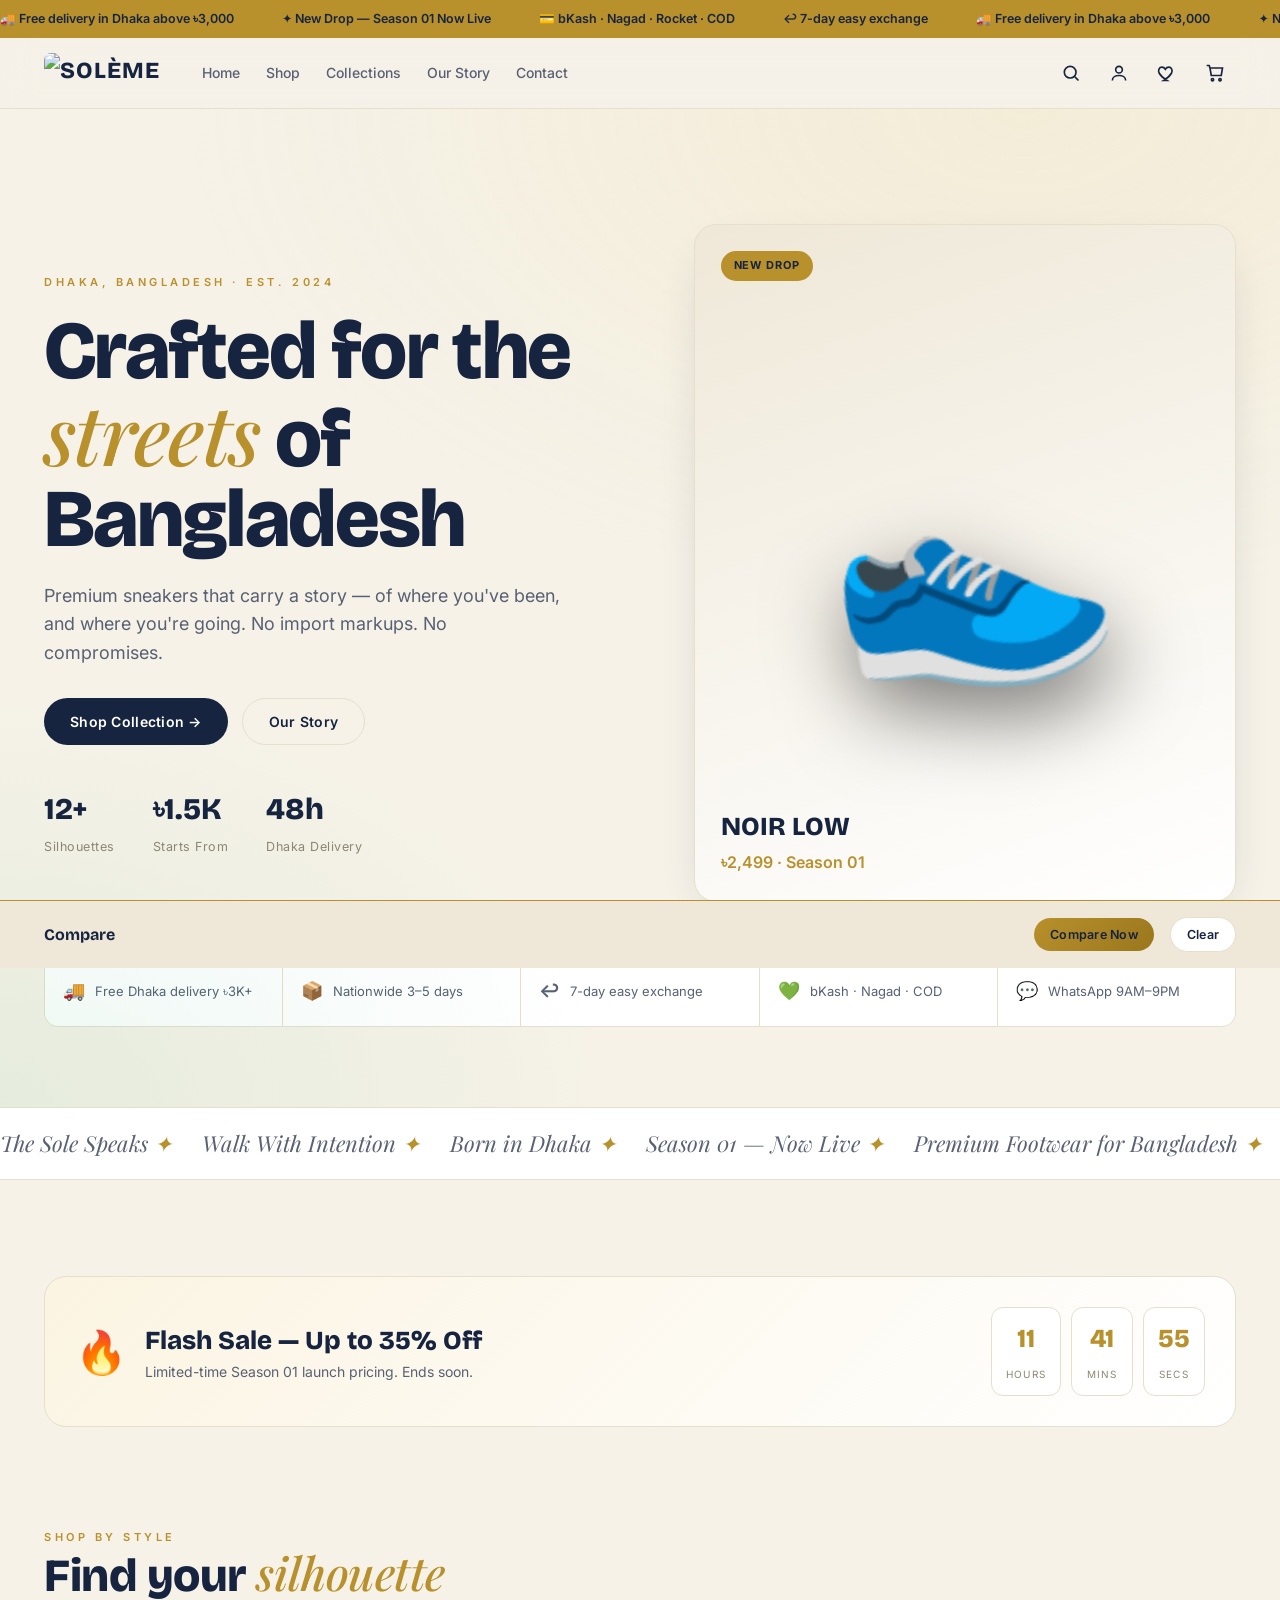
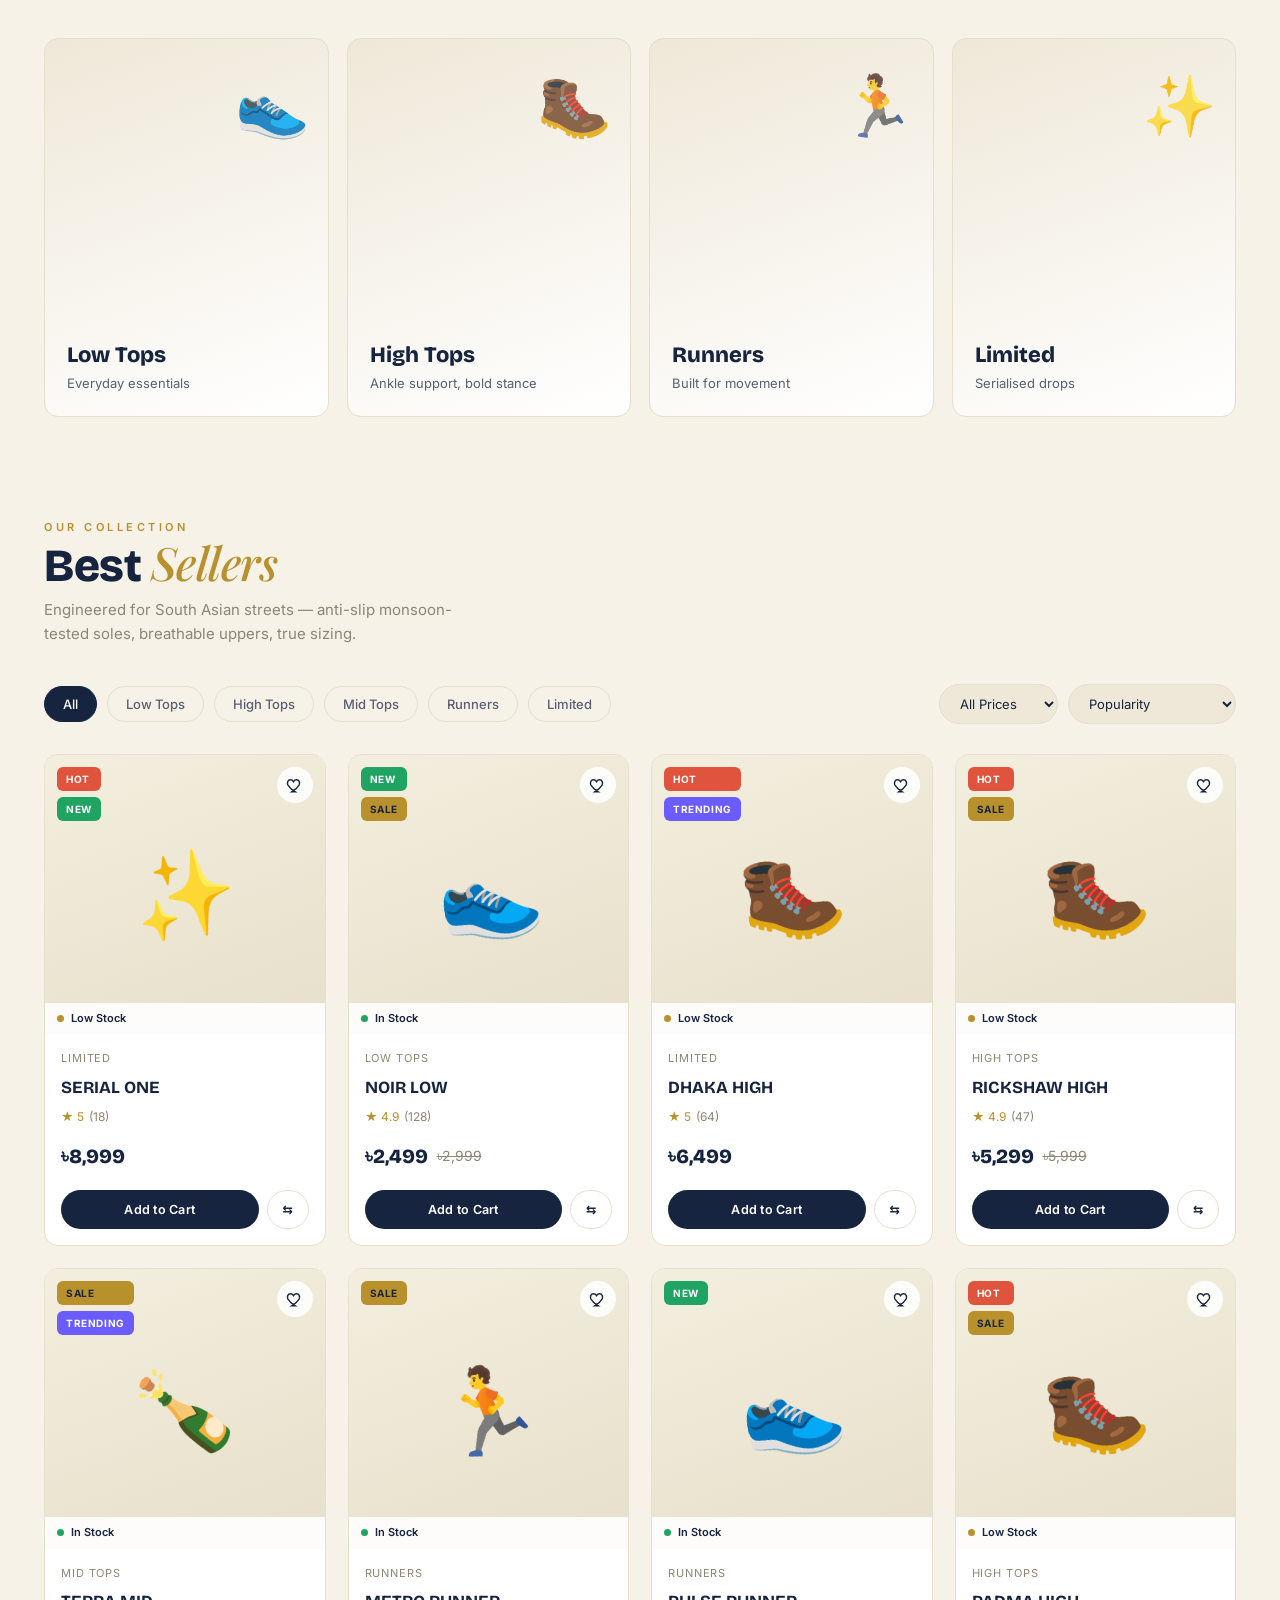
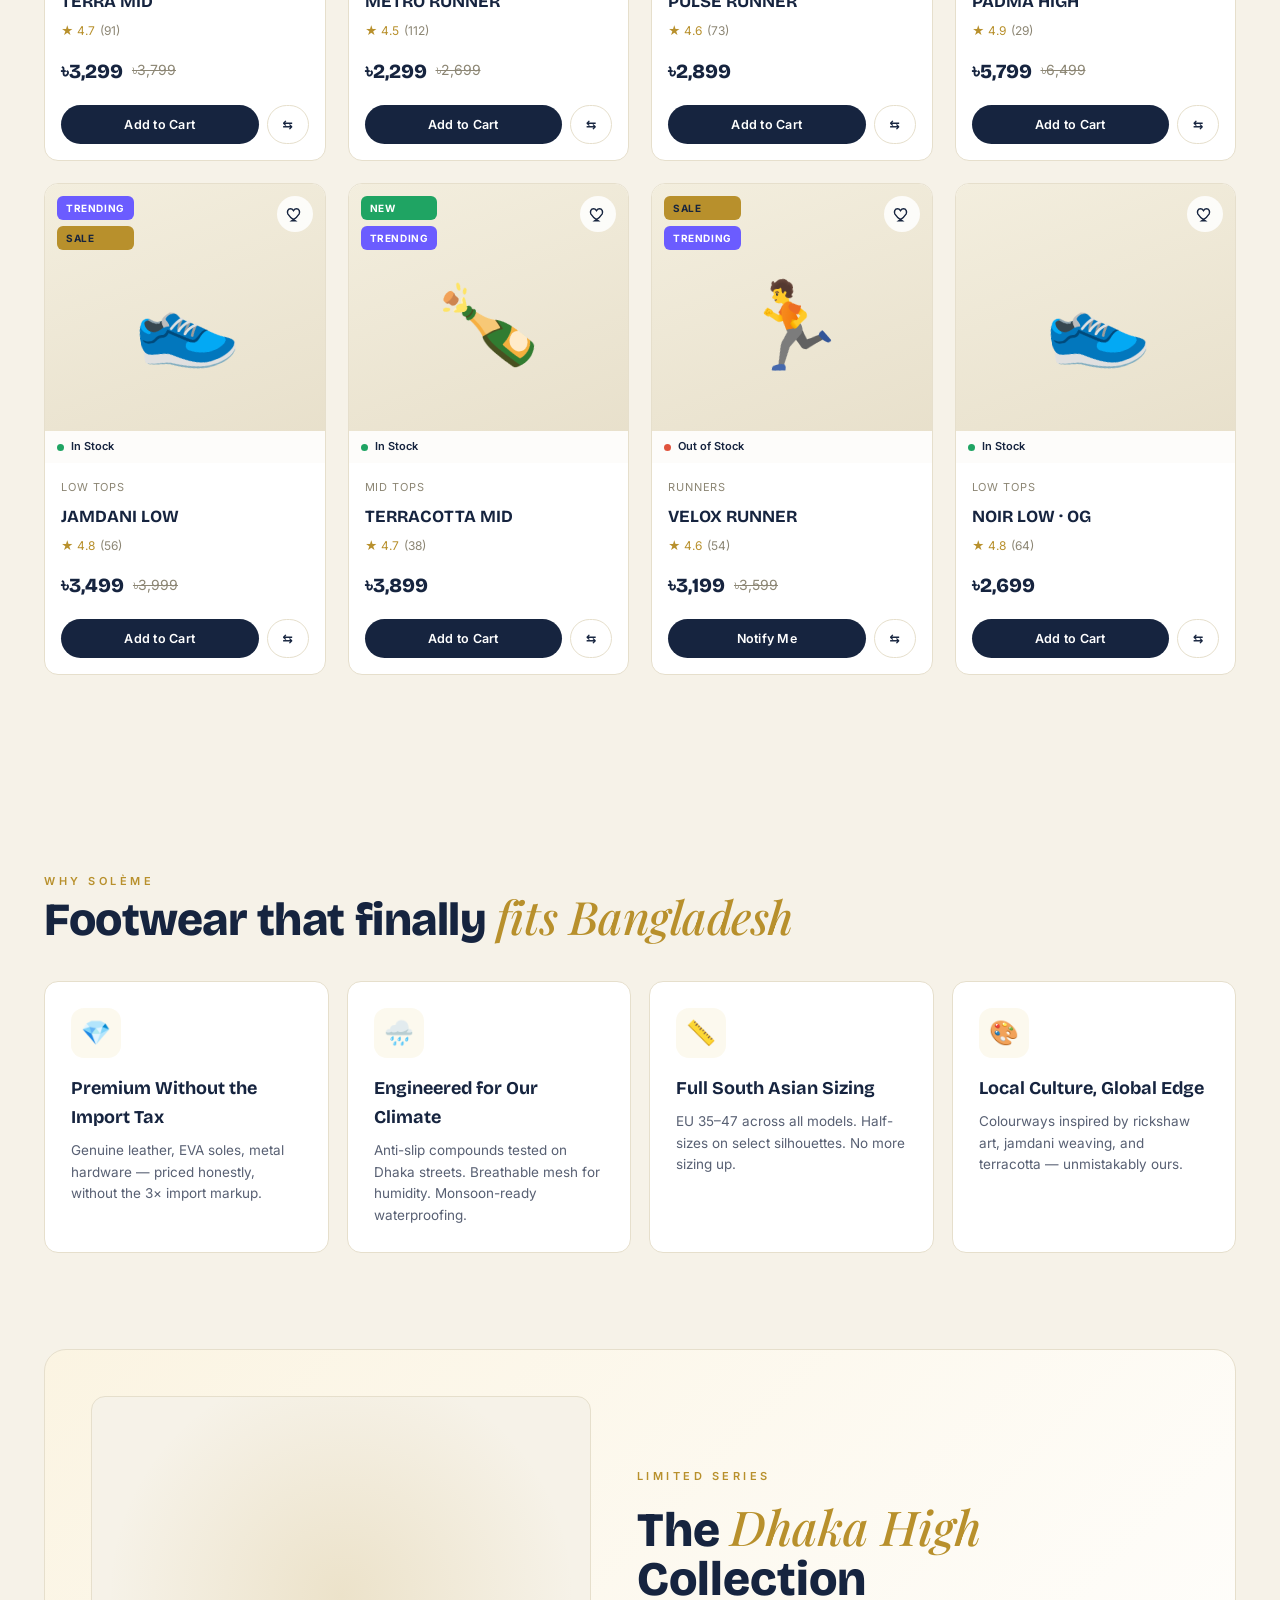
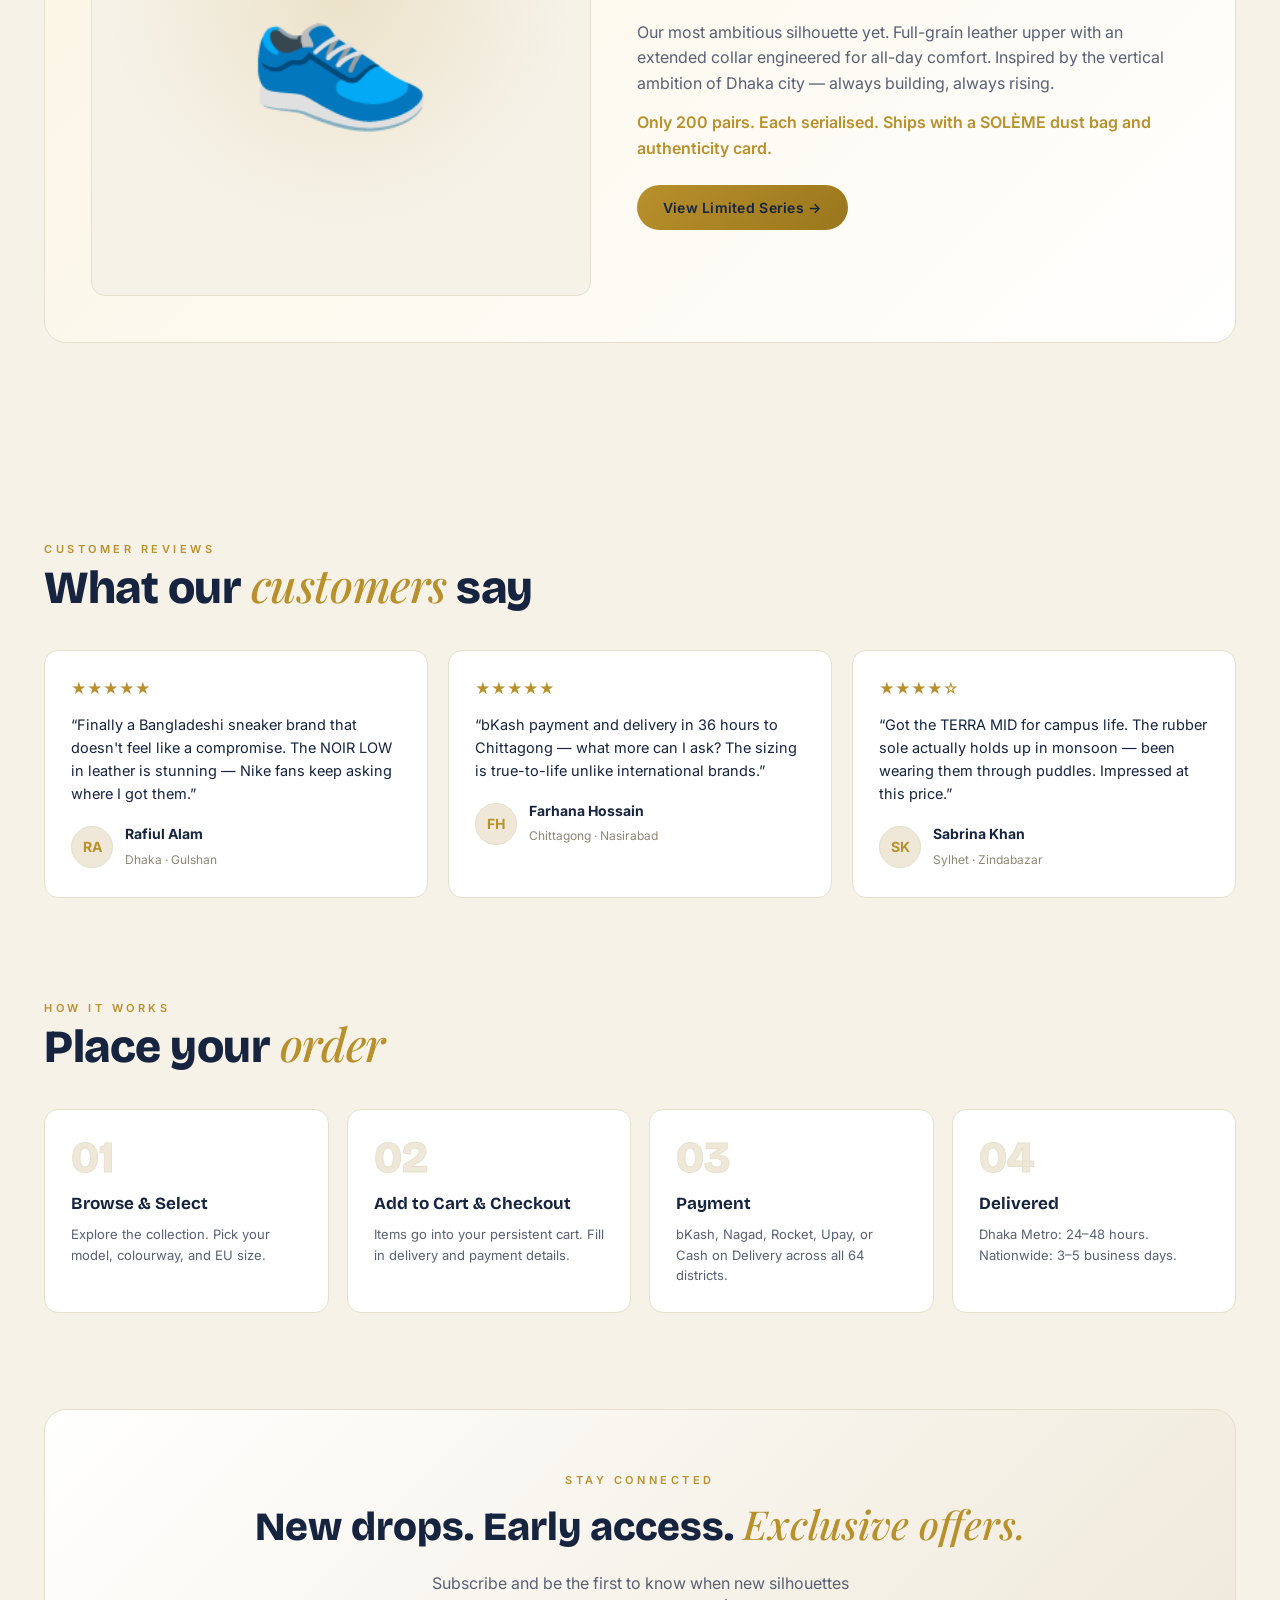
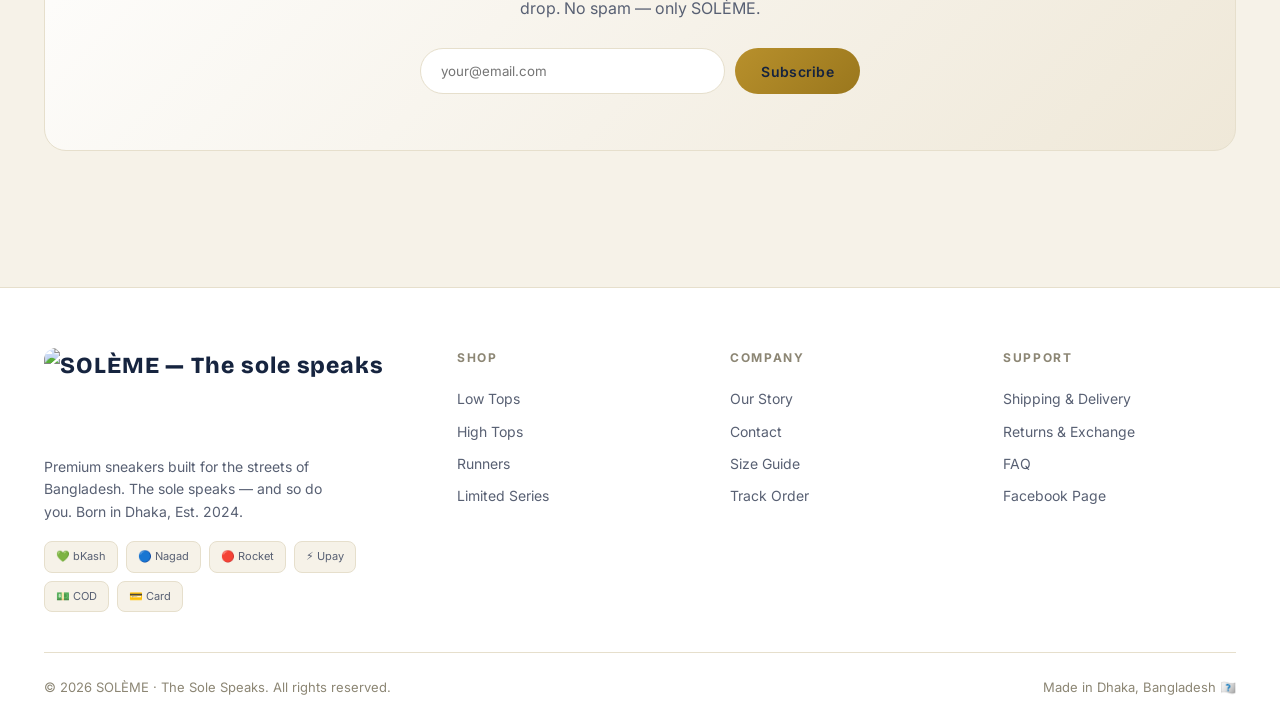
==== commit f659848d: "Update index.html" ====
--- a/index.html
+++ b/index.html
@@ -410,7 +410,7 @@
 <!-- ===== HEADER ===== -->
 <header class="nav">
   <div class="wrap nav-inner">
-    <a href="#" class="logo" onclick="go('home');return false"><img src="assets/soleme-mark.jpg" alt="SOLÈME" class="logo-mark">SOL<b>È</b>ME</a>
+    <a href="#" class="logo" onclick="go('home');return false"><img src="assets/soleme-mark.jpg" alt="SOLÈME" class="logo-mark"></a>
     <nav class="nav-links">
       <a href="#" onclick="go('home');return false">Home</a>
       <a href="#shop" onclick="go('home');setTimeout(()=>scrollToId('shop'),60);return false">Shop</a>
